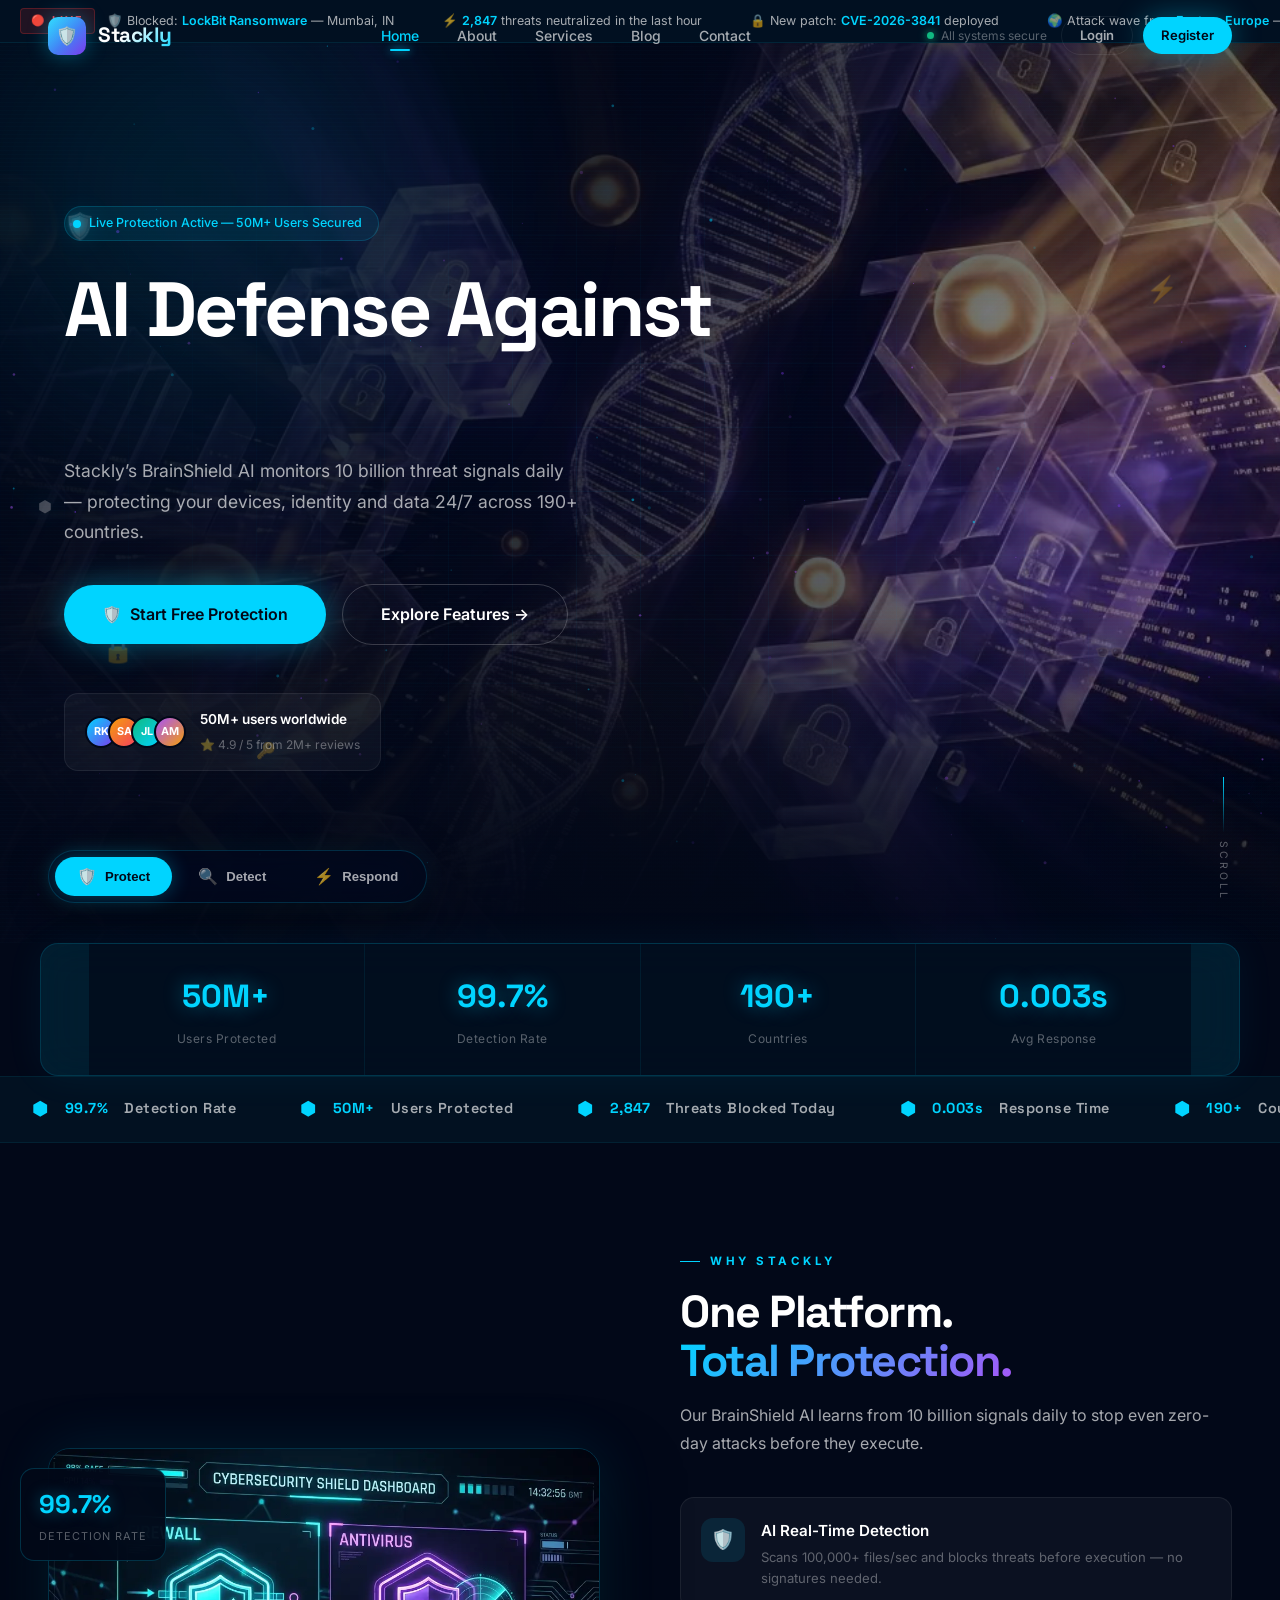
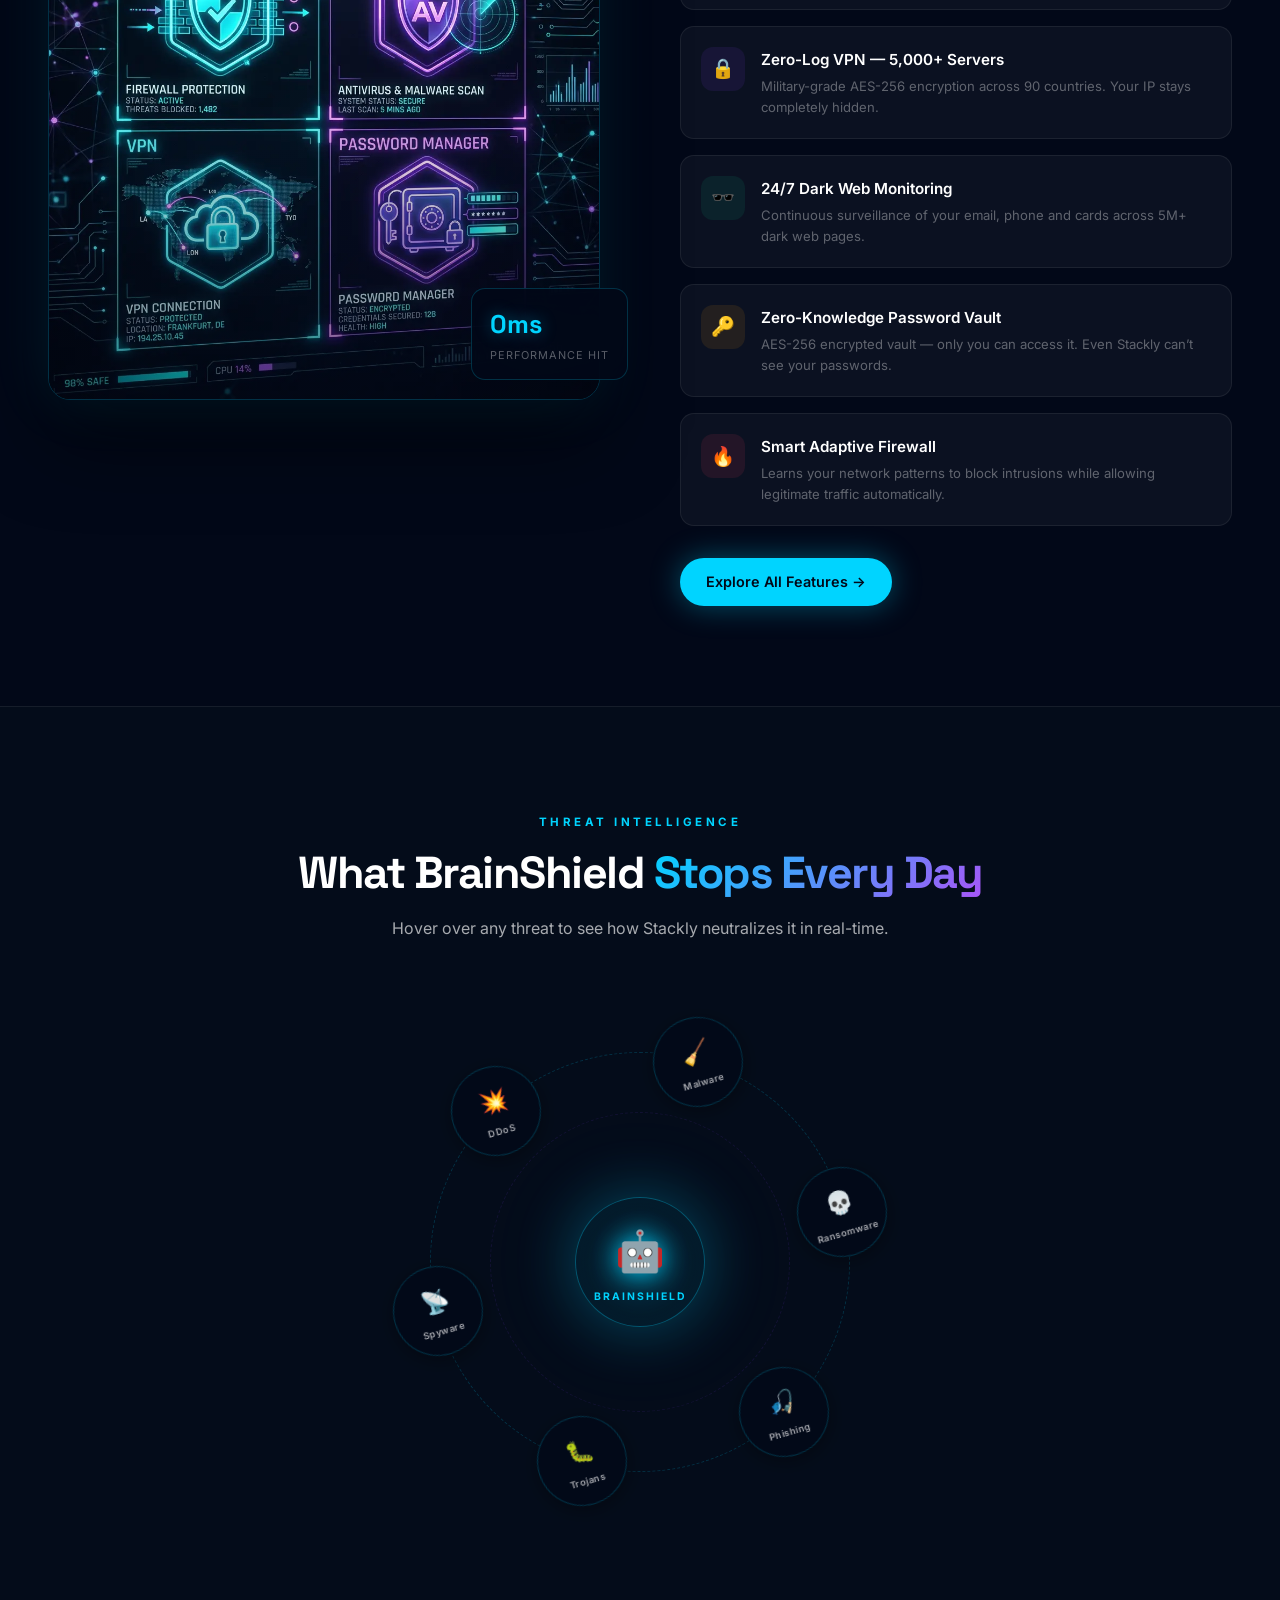
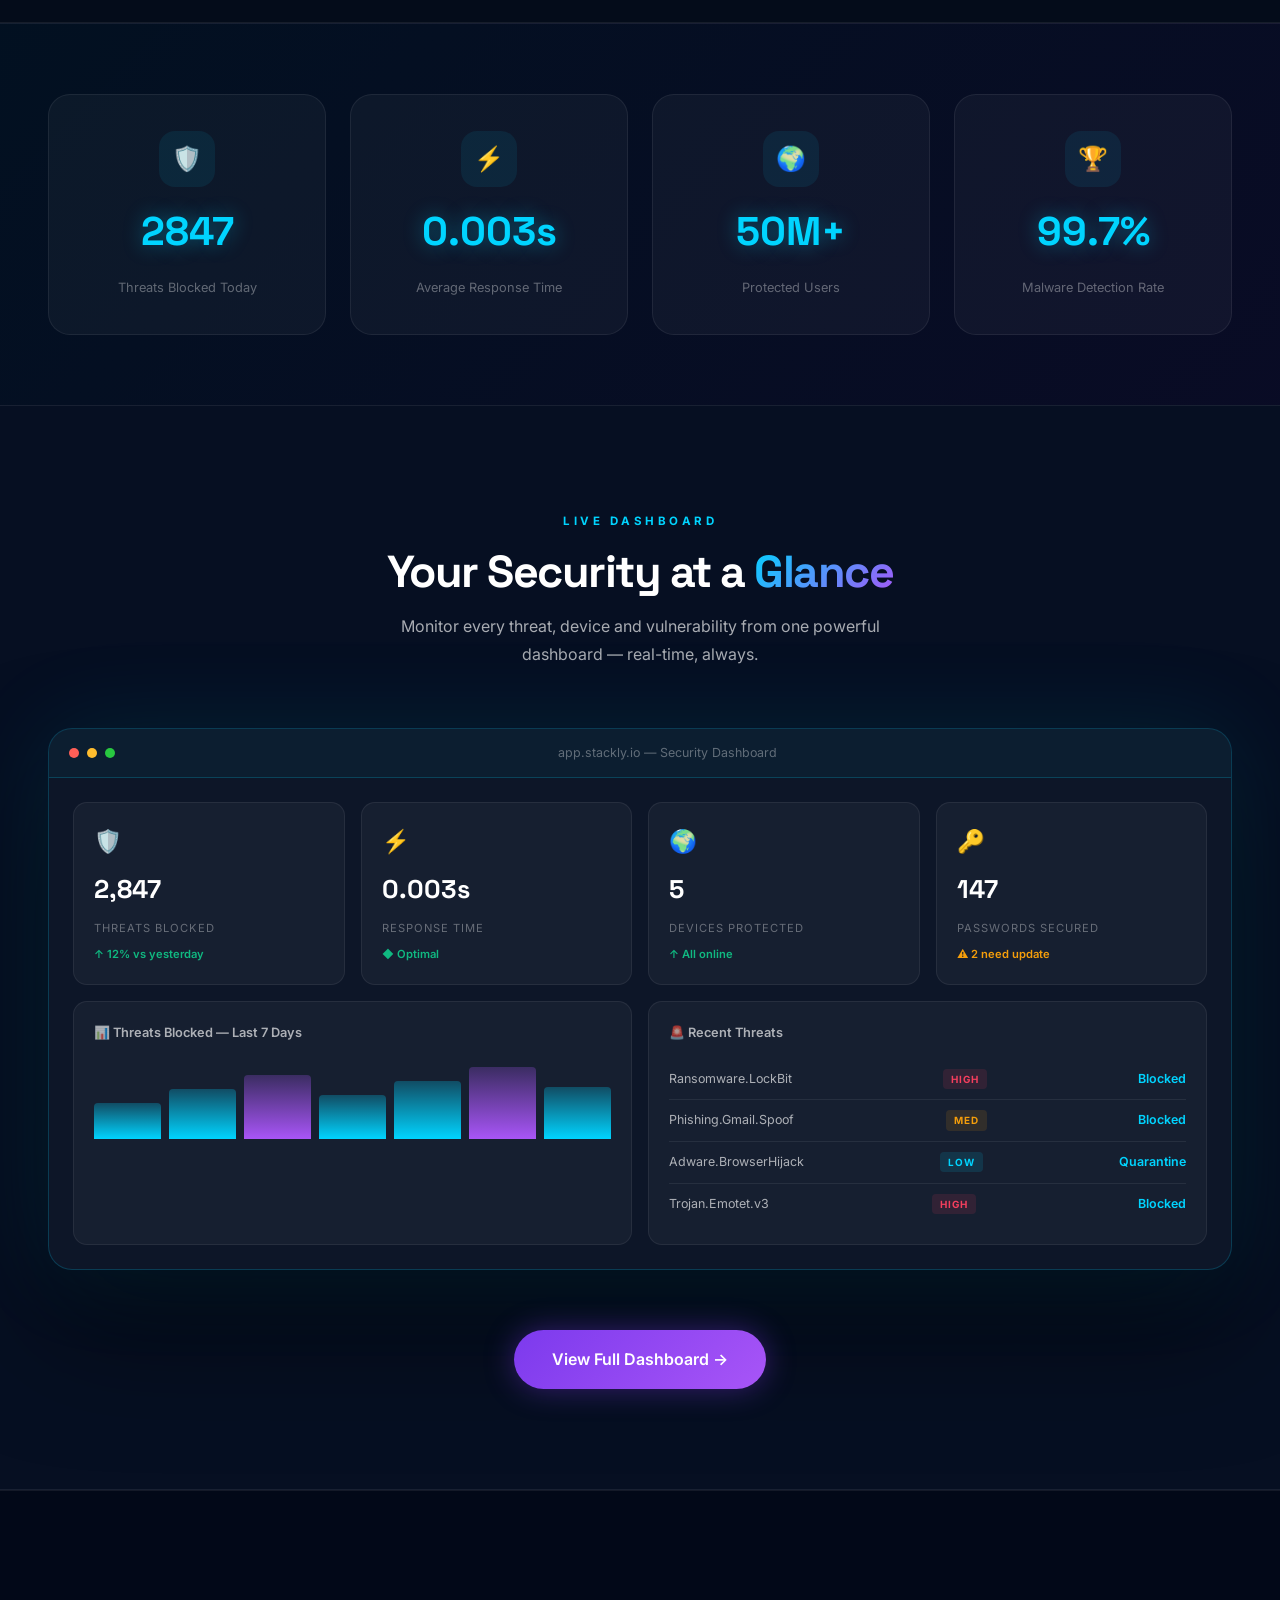
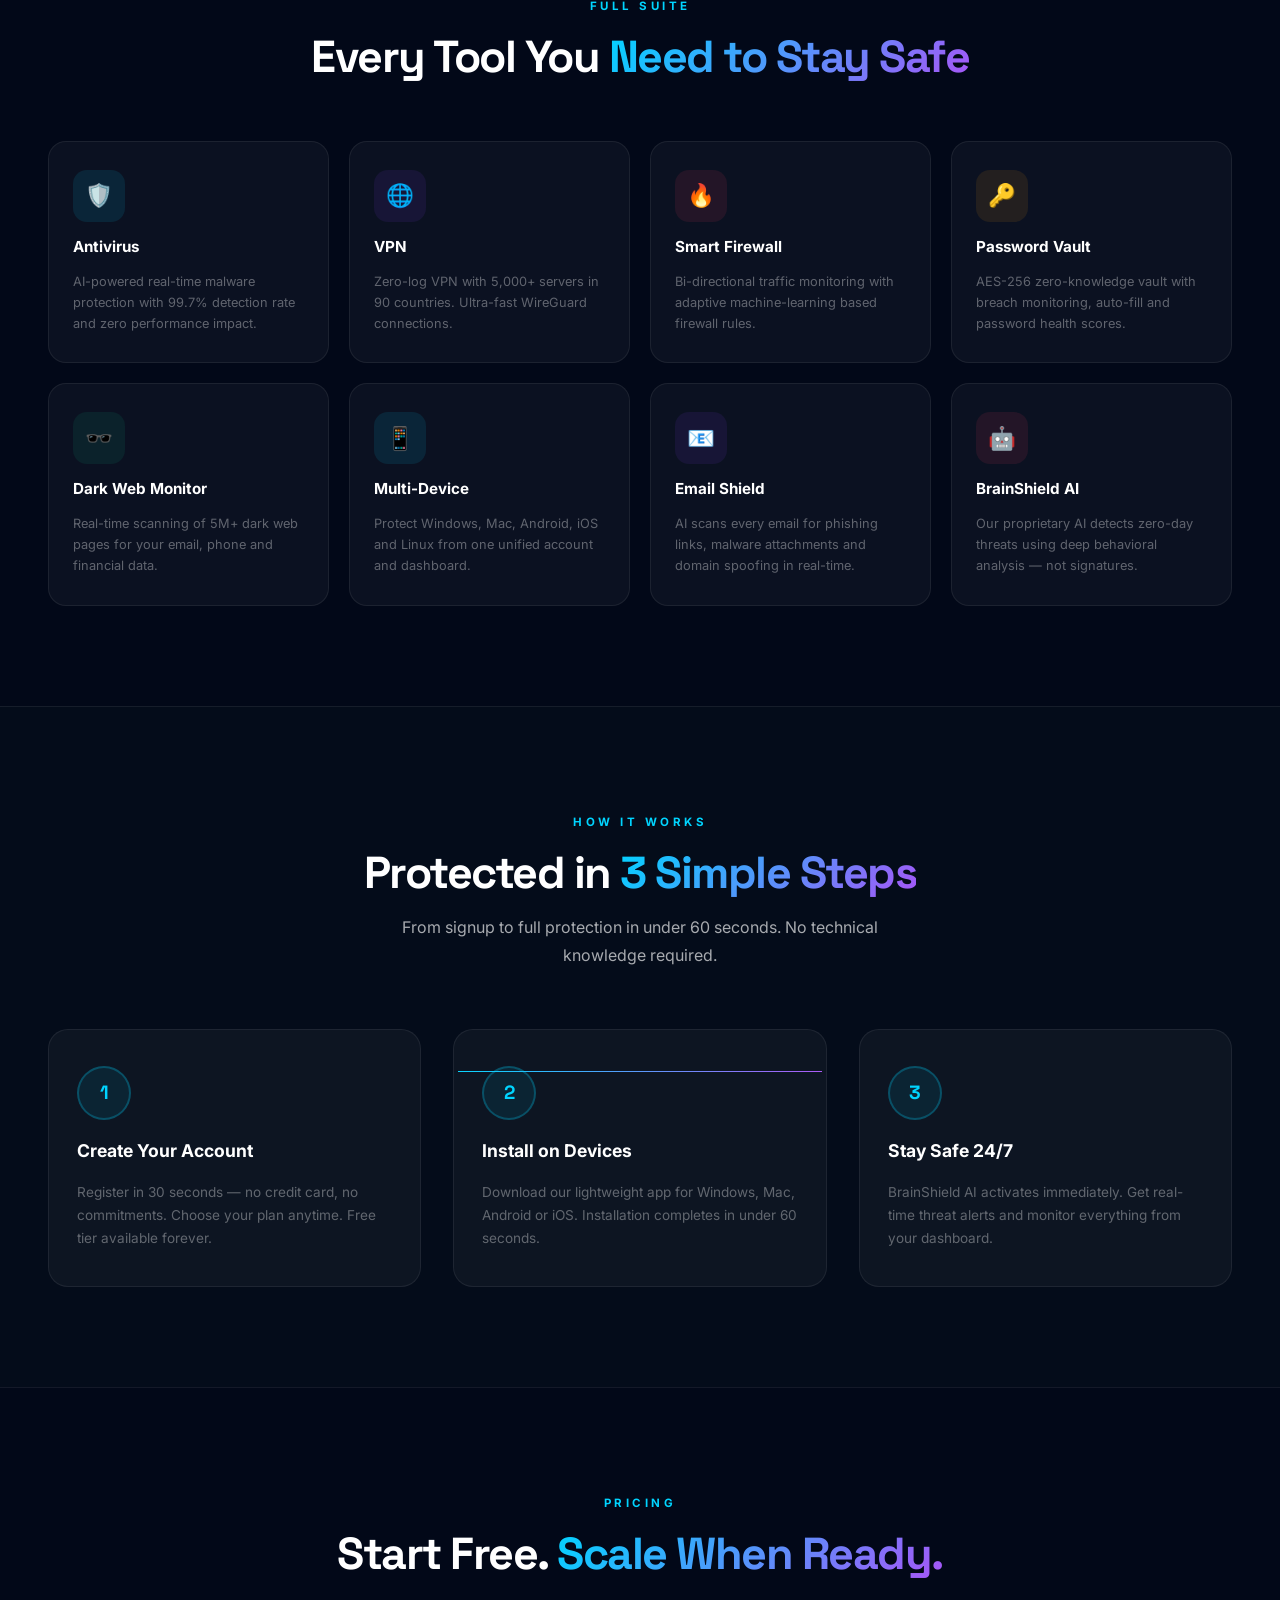
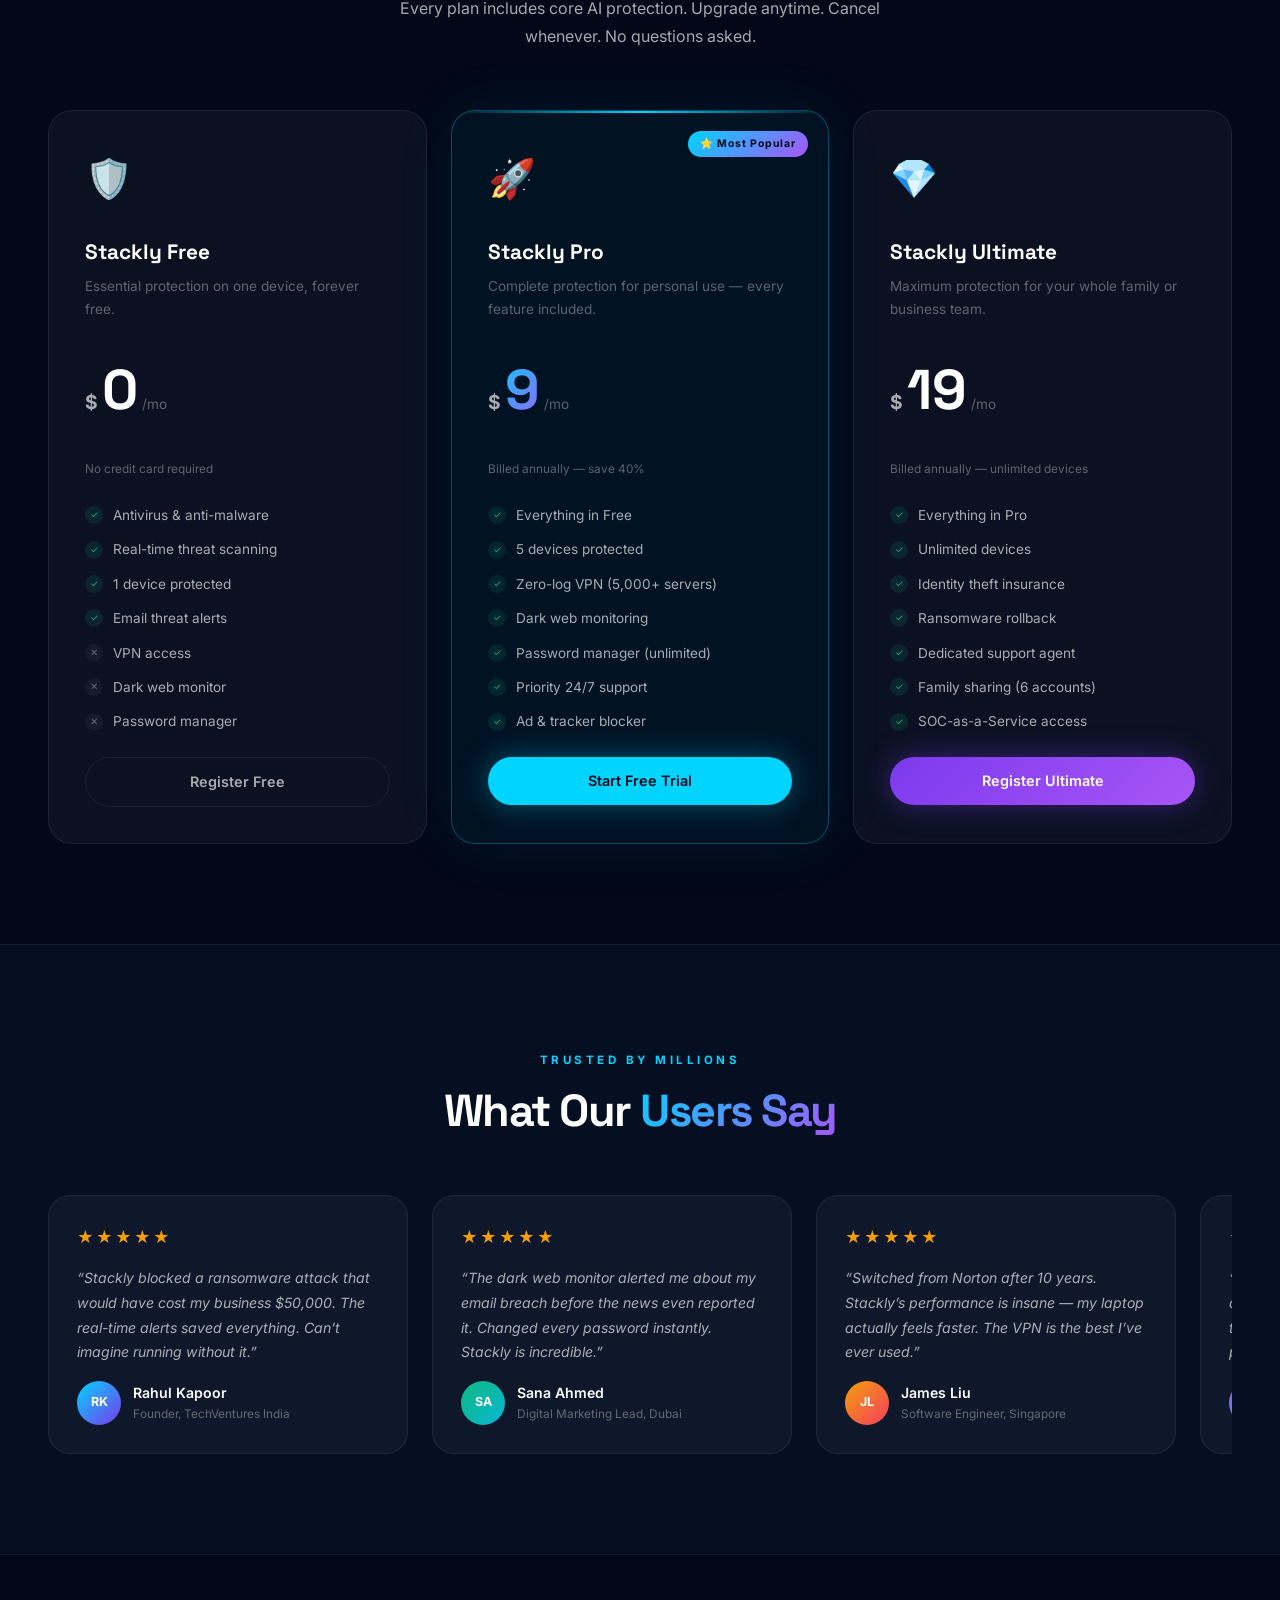
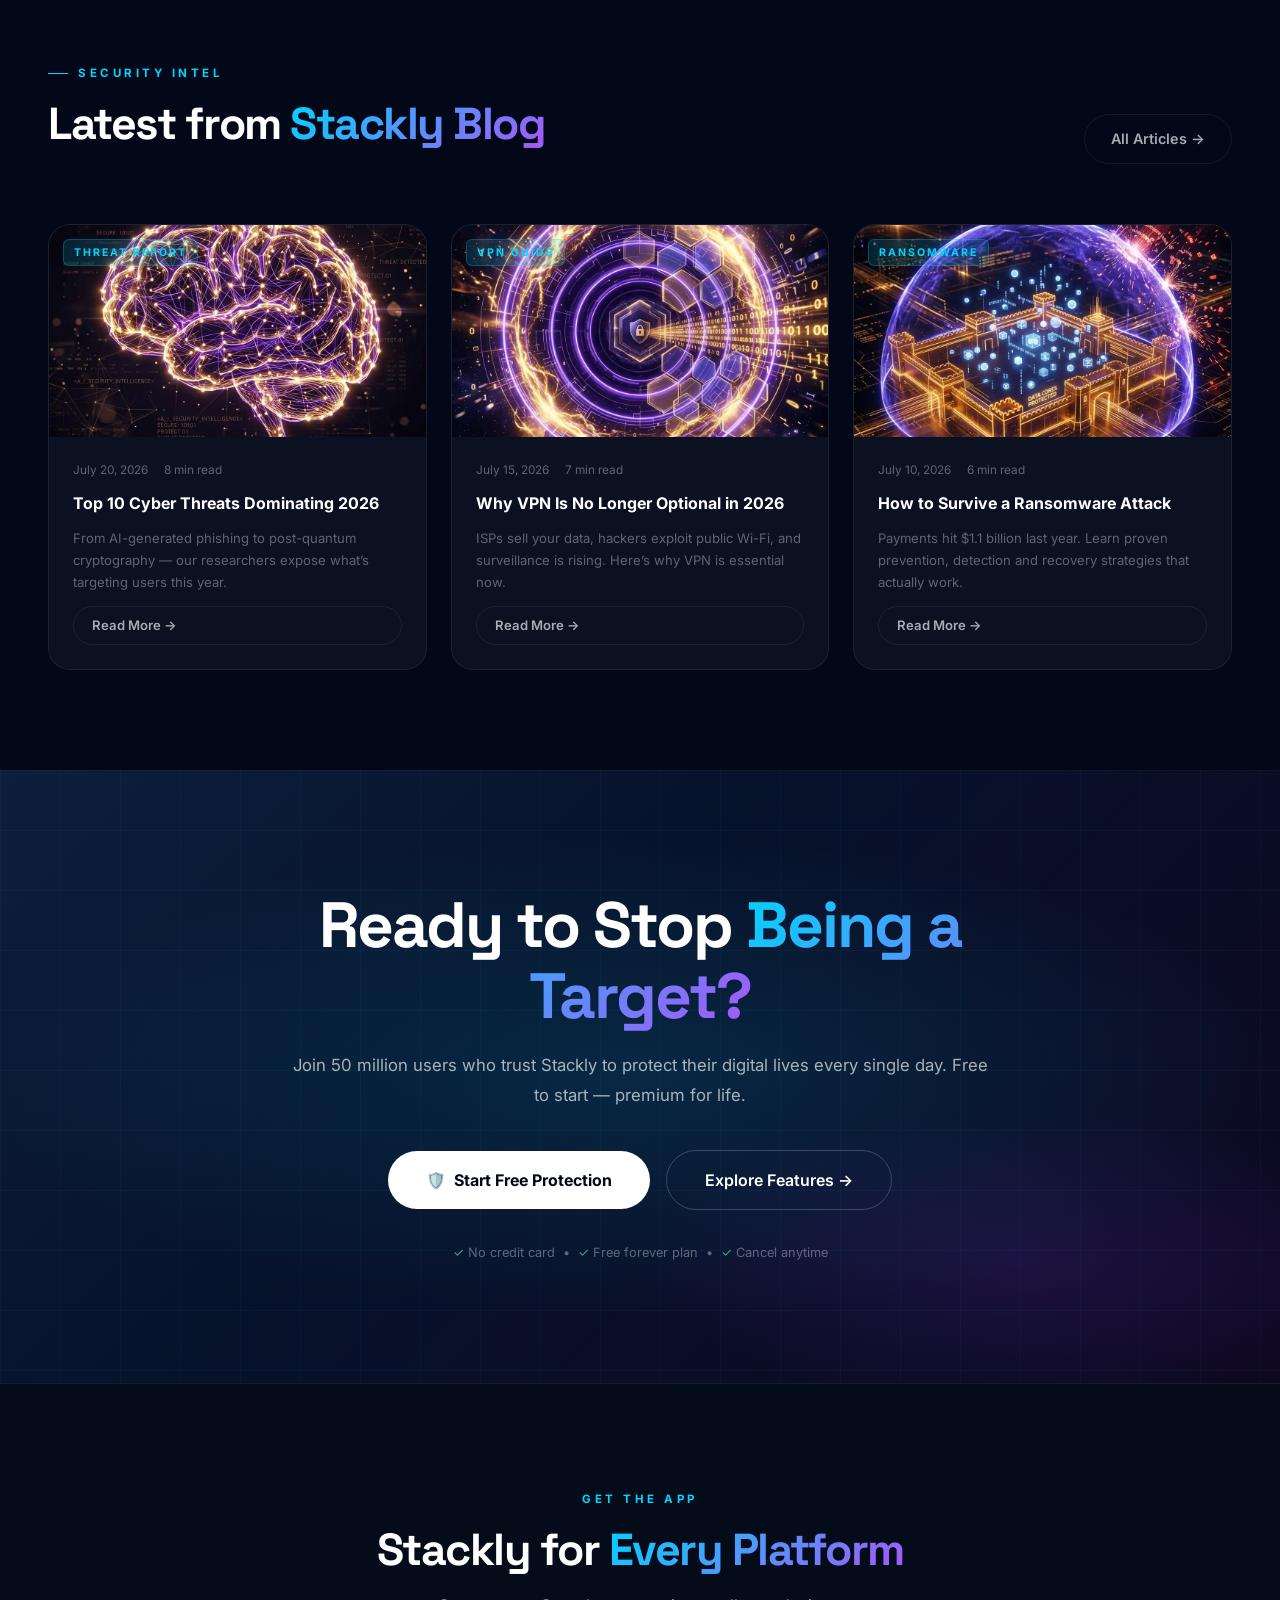
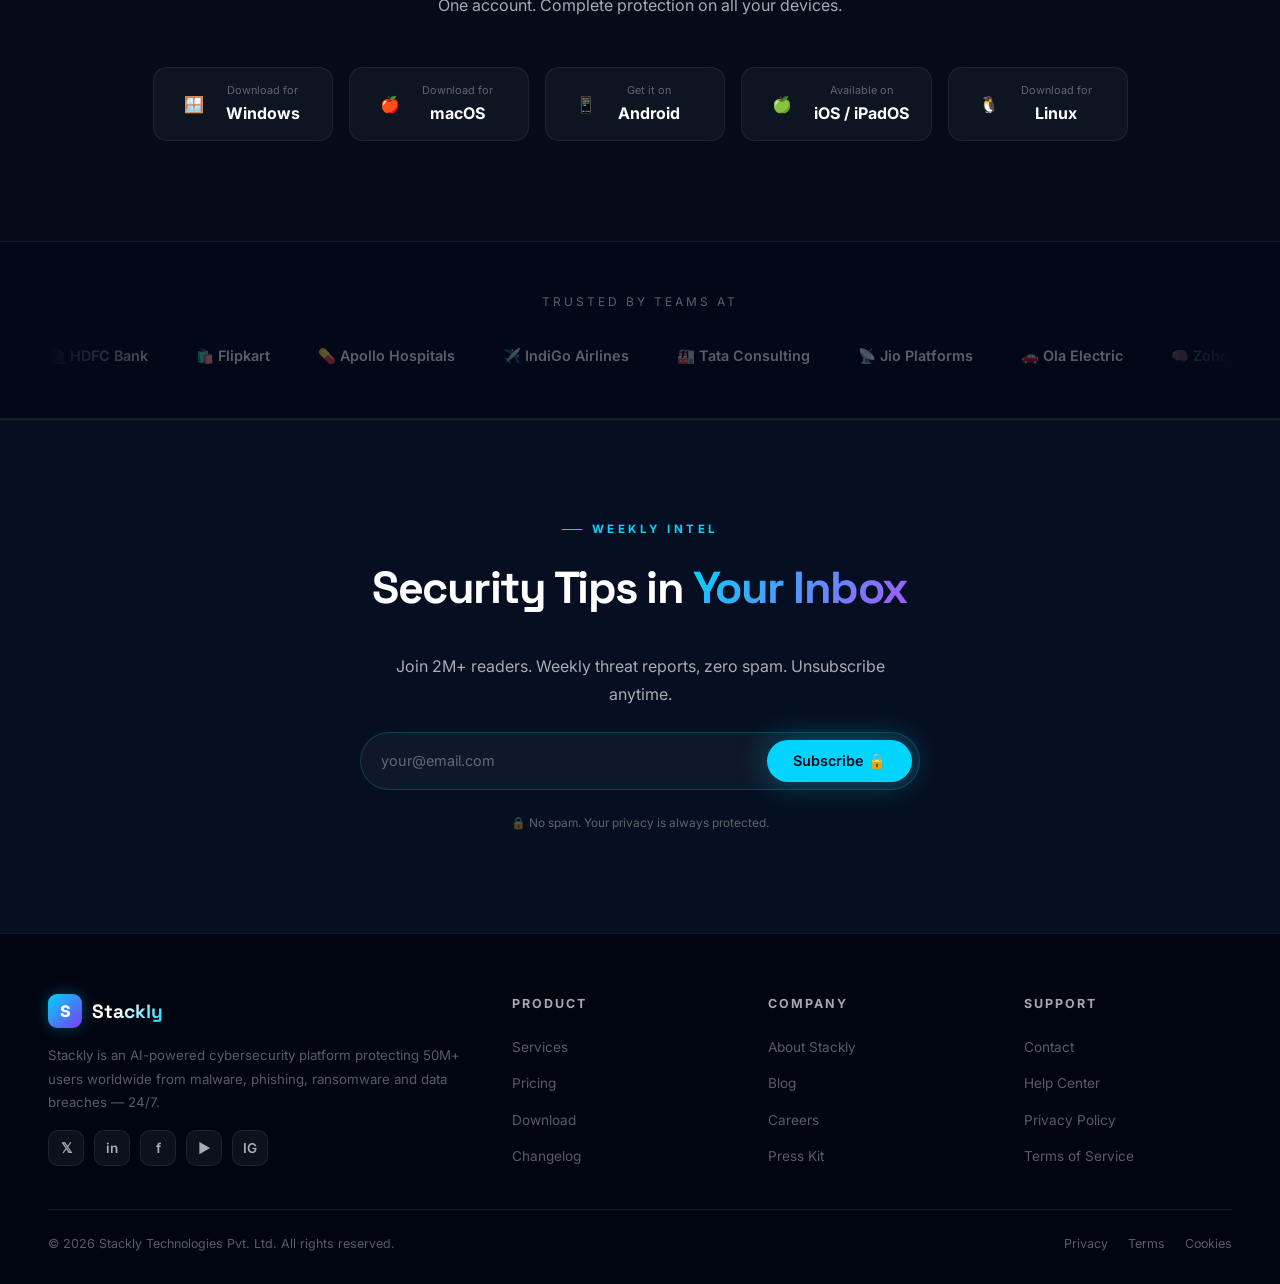
==== index.html @ 745cdbd1 "Apply latest mobile navbar fixes" ====
<!DOCTYPE html>
<html lang="en">
<head>
  <meta charset="UTF-8">
  <meta name="viewport" content="width=device-width,initial-scale=1.0">
  <title>Stackly &mdash; AI-Powered Cybersecurity Platform</title>
  <meta name="description" content="Stackly protects 50M+ users from malware, ransomware, phishing and data breaches with real-time AI security.">
  <link rel="preconnect" href="https://fonts.googleapis.com">
  <link href="https://fonts.googleapis.com/css2?family=Space+Grotesk:wght@300;400;500;600;700;800&family=Inter:wght@300;400;500;600;700&display=swap" rel="stylesheet">
  <link rel="stylesheet" href="home.css">
</head>
<body>

<!-- ══ SPLASH ══════════════════════════════════════════════ -->
<div id="splash-screen">
  <div class="splash-logo-wrap">
    <div class="splash-rings">
      <div class="splash-ring"></div>
      <div class="splash-ring"></div>
      <div class="splash-ring"></div>
    </div>
    <div class="splash-icon">&#x1F6E1;&#xFE0F;</div>
    <div class="splash-brand">Stackly</div>
    <div class="splash-sub">AI-Powered Security</div>
  </div>
  <div class="splash-bar"><div class="splash-bar-fill"></div></div>
  <div class="splash-status">Initializing BrainShield AI Engine&hellip;</div>
</div>

<!-- ══ LIVE THREAT TICKER ══════════════════════════════════ -->
<div class="threat-ticker">
  <span class="ticker-label">&#x1F534; LIVE</span>
  <div class="ticker-track">
    <span class="ticker-item">&#x1F6E1;&#xFE0F; Blocked: <span>LockBit Ransomware</span> &mdash; Mumbai, IN</span>
    <span class="ticker-item">&#x26A1; <span>2,847</span> threats neutralized in the last hour</span>
    <span class="ticker-item">&#x1F512; New patch: <span>CVE-2026-3841</span> deployed</span>
    <span class="ticker-item">&#x1F30D; Attack wave from <span>Eastern Europe</span> &mdash; all users protected</span>
    <span class="ticker-item">&#x1F4CA; Detection rate today: <span>99.97%</span></span>
    <span class="ticker-item">&#x1F576;&#xFE0F; Dark web scan: <span>0 new breaches</span> found</span>
    <span class="ticker-item">&#x26A1; Blocked: <span>Emotet Trojan</span> &mdash; Bangalore, IN</span>
    <span class="ticker-item">&#x1F6E1;&#xFE0F; Blocked: <span>LockBit Ransomware</span> &mdash; Mumbai, IN</span>
    <span class="ticker-item">&#x26A1; <span>2,847</span> threats neutralized in the last hour</span>
    <span class="ticker-item">&#x1F4CA; Detection rate today: <span>99.97%</span></span>
  </div>
</div>

<!-- ══ NAVBAR ══════════════════════════════════════════════ -->
<nav class="navbar" id="navbar">
  <a href="index.html" class="nav-brand">
    <div class="brand-icon">&#x1F6E1;&#xFE0F;</div>
    <span class="brand-name">Stackly</span>
  </a>
  <ul class="nav-links">
    <li><a href="index.html" class="active">Home</a></li>
    <li><a href="about.html">About</a></li>
    <li><a href="services.html">Services</a></li>
    <li><a href="blog.html">Blog</a></li>
    <li><a href="contact.html">Contact</a></li>
  </ul>
  <div class="nav-status">
    <div class="nav-dot"></div>
    All systems secure
  </div>
  <div class="nav-right">
    <a href="login.html" class="btn btn-ghost btn-sm">Login</a>
    <a href="register.html" class="btn btn-primary btn-sm">Register</a>
  </div>
  <div class="hamburger" id="hamburger"><span></span><span></span><span></span></div>
</nav>

<!-- Mobile menu -->
<div class="mobile-menu" id="mobile-menu">
  <a href="index.html">&#x1F3E0; Home</a>
  <a href="about.html">&#x1F3E2; About</a>
  <a href="services.html">&#x1F6E1;&#xFE0F; Services</a>
  <a href="blog.html">&#x1F4F0; Blog</a>
  <a href="contact.html">&#x1F4EC; Contact</a>
  <div class="mobile-divider"></div>
  <a href="login.html" class="btn btn-ghost btn-full">Login</a>
  <a href="register.html" class="btn btn-primary btn-full" style="margin-top:8px;">Register Free</a>
</div>

<!-- ══ HERO SECTION ═════════════════════════════════════════
     FMCG Patterns: Crossfade BG slides · Floating elements
     Glassmorphic pill-switcher · Scroll-down cue
     ═════════════════════════════════════════════════════════ -->
<section id="hero">

  <!-- Background slide images (crossfade on switcher click) -->
  <div class="hero-slide hero-slide-0"></div>
  <div class="hero-slide hero-slide-1"></div>
  <div class="hero-slide hero-slide-2"></div>

  <!-- Dark overlay -->
  <div class="hero-overlay"></div>

  <!-- Scanlines -->
  <div class="hero-scanlines"></div>

  <!-- Glowing blobs -->
  <div class="hero-blob hero-blob-1"></div>
  <div class="hero-blob hero-blob-2"></div>
  <div class="hero-blob hero-blob-3"></div>

  <!-- Floating icons (like FMCG leaves) -->
  <div class="hero-float-el fe-1">&#x1F6E1;&#xFE0F;</div>
  <div class="hero-float-el fe-2">&#x1F512;</div>
  <div class="hero-float-el fe-3">&#x26A1;</div>
  <div class="hero-float-el fe-4">&#x1F576;&#xFE0F;</div>
  <div class="hero-float-el fe-5">&#x2B22;</div>
  <div class="hero-float-el fe-6">&#x1F511;</div>

  <!-- Particle canvas + grid -->
  <canvas id="hero-canvas"></canvas>
  <div class="hero-grid"></div>
  <div class="hero-vignette"></div>

  <!-- ── Hero content ── -->
  <div class="hero-content">
    <div class="hero-label">
      <div class="hero-label-dot"></div>
      Live Protection Active &mdash; 50M+ Users Secured
    </div>

    <h1 class="hero-headline">
      <span class="hl-main">AI Defense Against</span>
      <span class="hl-gradient">
        <span class="hl-typewriter"><span id="typewriter" data-words='["Malware","Ransomware","Phishing","Data Breaches","Hackers","Zero-Days"]'>Malware</span></span>
      </span>
    </h1>

    <p class="hero-desc">
      Stackly&rsquo;s BrainShield AI monitors 10 billion threat signals daily &mdash; protecting your devices, identity and data 24/7 across 190+ countries.
    </p>

    <div class="hero-actions">
      <a href="404.html" class="btn btn-primary btn-lg">&#x1F6E1;&#xFE0F;&nbsp; Start Free Protection</a>
      <a href="404.html" class="btn btn-outline btn-lg">Explore Features &rarr;</a>
    </div>

    <div class="hero-trust">
      <div class="trust-avs">
        <div class="trust-av ta1">RK</div>
        <div class="trust-av ta2">SA</div>
        <div class="trust-av ta3">JL</div>
        <div class="trust-av ta4">AM</div>
      </div>
      <div class="trust-info">
        <strong>50M+ users worldwide</strong>
        <span>&#x2B50; 4.9 / 5 from 2M+ reviews</span>
      </div>
    </div>
  </div>

  <!-- ── Glassmorphic pill-switcher (FMCG style) ── -->
  <div class="hero-switcher">
    <button class="switcher-btn active" data-idx="0">
      <span class="sw-icon">&#x1F6E1;&#xFE0F;</span> Protect
    </button>
    <button class="switcher-btn" data-idx="1">
      <span class="sw-icon">&#x1F50D;</span> Detect
    </button>
    <button class="switcher-btn" data-idx="2">
      <span class="sw-icon">&#x26A1;</span> Respond
    </button>
  </div>

  <!-- ── Scroll cue (FMCG style) ── -->
  <div class="hero-scroll-cue">
    <div class="scroll-cue-line"></div>
    <div class="scroll-cue-text">Scroll</div>
  </div>

</section>

<!-- Hero stats bar (below hero, inside its own section) -->
<div class="hero-stats" style="margin:0 auto;max-width:1200px;padding:0 48px;">
  <div class="hs">
    <div class="hs-num" data-count="50" data-suffix="M+">0</div>
    <div class="hs-lbl">Users Protected</div>
  </div>
  <div class="hs">
    <div class="hs-num" data-count="99" data-suffix=".7%">0</div>
    <div class="hs-lbl">Detection Rate</div>
  </div>
  <div class="hs">
    <div class="hs-num" data-count="190" data-suffix="+">0</div>
    <div class="hs-lbl">Countries</div>
  </div>
  <div class="hs">
    <div class="hs-num">0.003s</div>
    <div class="hs-lbl">Avg Response</div>
  </div>
</div>

<!-- ══ MARQUEE SEPARATOR (FMCG marquee) ════════════════════ -->
<div class="marquee-strip">
  <div class="marquee-track">
    <div class="marquee-item"><span class="mi-sep">&#x2B22;</span> <strong>99.7%</strong> Detection Rate</div>
    <div class="marquee-item"><span class="mi-sep">&#x2B22;</span> <strong>50M+</strong> Users Protected</div>
    <div class="marquee-item"><span class="mi-sep">&#x2B22;</span> <strong>2,847</strong> Threats Blocked Today</div>
    <div class="marquee-item"><span class="mi-sep">&#x2B22;</span> <strong>0.003s</strong> Response Time</div>
    <div class="marquee-item"><span class="mi-sep">&#x2B22;</span> <strong>190+</strong> Countries Covered</div>
    <div class="marquee-item"><span class="mi-sep">&#x2B22;</span> <strong>24/7</strong> AI Monitoring</div>
    <div class="marquee-item"><span class="mi-sep">&#x2B22;</span> <strong>AES-256</strong> Encryption</div>
    <div class="marquee-item"><span class="mi-sep">&#x2B22;</span> <strong>Zero-Log</strong> VPN Policy</div>
    <!-- Duplicate for seamless loop -->
    <div class="marquee-item"><span class="mi-sep">&#x2B22;</span> <strong>99.7%</strong> Detection Rate</div>
    <div class="marquee-item"><span class="mi-sep">&#x2B22;</span> <strong>50M+</strong> Users Protected</div>
    <div class="marquee-item"><span class="mi-sep">&#x2B22;</span> <strong>2,847</strong> Threats Blocked Today</div>
    <div class="marquee-item"><span class="mi-sep">&#x2B22;</span> <strong>0.003s</strong> Response Time</div>
    <div class="marquee-item"><span class="mi-sep">&#x2B22;</span> <strong>190+</strong> Countries Covered</div>
    <div class="marquee-item"><span class="mi-sep">&#x2B22;</span> <strong>24/7</strong> AI Monitoring</div>
    <div class="marquee-item"><span class="mi-sep">&#x2B22;</span> <strong>AES-256</strong> Encryption</div>
    <div class="marquee-item"><span class="mi-sep">&#x2B22;</span> <strong>Zero-Log</strong> VPN Policy</div>
  </div>
</div>

<!-- ══ FEATURES — 2-col image + list ══════════════════════ -->
<section id="features">
  <div class="section-inner">
    <div class="feat-grid">

      <!-- Visual side -->
      <div class="feat-visual reveal">
        <div class="feat-img-wrap">
          <img src="images/features.webp" alt="Stackly Security Features">
        </div>
        <div class="feat-badge fb1">
          <div class="fb-num">99.7%</div>
          <div class="fb-lbl">Detection Rate</div>
        </div>
        <div class="feat-badge fb2">
          <div class="fb-num">0ms</div>
          <div class="fb-lbl">Performance Hit</div>
        </div>
      </div>

      <!-- Text side -->
      <div>
        <div class="section-tag">Why Stackly</div>
        <h2 class="section-h2">One Platform.<br><span>Total Protection.</span></h2>
        <p class="section-desc">Our BrainShield AI learns from 10 billion signals daily to stop even zero-day attacks before they execute.</p>
        <div class="feat-list">
          <div class="feat-item reveal">
            <div class="fi-ico ic-cyan">&#x1F6E1;&#xFE0F;</div>
            <div class="fi-body">
              <h4>AI Real-Time Detection</h4>
              <p>Scans 100,000+ files/sec and blocks threats before execution &mdash; no signatures needed.</p>
            </div>
          </div>
          <div class="feat-item reveal d1">
            <div class="fi-ico ic-violet">&#x1F512;</div>
            <div class="fi-body">
              <h4>Zero-Log VPN &mdash; 5,000+ Servers</h4>
              <p>Military-grade AES-256 encryption across 90 countries. Your IP stays completely hidden.</p>
            </div>
          </div>
          <div class="feat-item reveal d2">
            <div class="fi-ico ic-green">&#x1F576;&#xFE0F;</div>
            <div class="fi-body">
              <h4>24/7 Dark Web Monitoring</h4>
              <p>Continuous surveillance of your email, phone and cards across 5M+ dark web pages.</p>
            </div>
          </div>
          <div class="feat-item reveal d3">
            <div class="fi-ico ic-amber">&#x1F511;</div>
            <div class="fi-body">
              <h4>Zero-Knowledge Password Vault</h4>
              <p>AES-256 encrypted vault &mdash; only you can access it. Even Stackly can&rsquo;t see your passwords.</p>
            </div>
          </div>
          <div class="feat-item reveal d4">
            <div class="fi-ico ic-rose">&#x1F525;</div>
            <div class="fi-body">
              <h4>Smart Adaptive Firewall</h4>
              <p>Learns your network patterns to block intrusions while allowing legitimate traffic automatically.</p>
            </div>
          </div>
        </div>
        <a href="404.html" class="btn btn-primary" style="margin-top:32px;">Explore All Features &rarr;</a>
      </div>

    </div>
  </div>
</section>

<!-- ══ ORBIT SECTION (FMCG product-orbit adapted) ══════════ -->
<section id="orbit-section">
  <div class="section-inner">
    <div class="orbit-wrap">
      <div class="text-center reveal">
        <div class="section-tag">Threat Intelligence</div>
        <h2 class="section-h2">What BrainShield <span>Stops Every Day</span></h2>
        <p class="section-desc" style="margin:0 auto;">Hover over any threat to see how Stackly neutralizes it in real-time.</p>
      </div>

      <!-- Orbit stage -->
      <div class="orbit-stage">
        <!-- Dashed orbit rings -->
        <div class="orbit-ring or-1"></div>
        <div class="orbit-ring or-2"></div>

        <!-- Center AI shield core -->
        <div class="orbit-core">
          <div class="orbit-core-icon">&#x1F916;</div>
          <div class="orbit-core-lbl">BrainShield</div>
        </div>

        <!-- 6 Threat orbit nodes -->
        <div class="orbit-node">
          <div class="orbit-node-icon">&#x1F9F9;</div>
          <div class="orbit-node-lbl">Malware</div>
          <div class="orbit-card">
            <h4>Malware Detection</h4>
            <p>AI behavioral analysis detects malware in 0.003s without signature files.</p>
            <span class="oc-badge">&#x2713; Blocked in 0.003s</span>
          </div>
        </div>

        <div class="orbit-node">
          <div class="orbit-node-icon">&#x1F480;</div>
          <div class="orbit-node-lbl">Ransomware</div>
          <div class="orbit-card">
            <h4>Ransomware Shield</h4>
            <p>Detects encryption behavior instantly, rolls back changes before data is lost.</p>
            <span class="oc-badge">&#x2713; Auto-rollback ready</span>
          </div>
        </div>

        <div class="orbit-node">
          <div class="orbit-node-icon">&#x1F3A3;</div>
          <div class="orbit-node-lbl">Phishing</div>
          <div class="orbit-card">
            <h4>Phishing Protection</h4>
            <p>AI scans every link and email in real-time, blocking fake sites before you click.</p>
            <span class="oc-badge">&#x2713; 99.4% catch rate</span>
          </div>
        </div>

        <div class="orbit-node">
          <div class="orbit-node-icon">&#x1F41B;</div>
          <div class="orbit-node-lbl">Trojans</div>
          <div class="orbit-card">
            <h4>Trojan Removal</h4>
            <p>Detects hidden trojans disguised as legitimate software through heuristic scanning.</p>
            <span class="oc-badge">&#x2713; Deep scan active</span>
          </div>
        </div>

        <div class="orbit-node">
          <div class="orbit-node-icon">&#x1F4E1;</div>
          <div class="orbit-node-lbl">Spyware</div>
          <div class="orbit-card">
            <h4>Spyware Blocker</h4>
            <p>Monitors all outbound data requests, blocking unauthorized data collection attempts.</p>
            <span class="oc-badge">&#x2713; Privacy enforced</span>
          </div>
        </div>

        <div class="orbit-node">
          <div class="orbit-node-icon">&#x1F4A5;</div>
          <div class="orbit-node-lbl">DDoS</div>
          <div class="orbit-card">
            <h4>DDoS Defense</h4>
            <p>Traffic anomaly detection absorbs and deflects distributed denial-of-service floods.</p>
            <span class="oc-badge">&#x2713; Network hardened</span>
          </div>
        </div>
      </div><!-- /orbit-stage -->

    </div>
  </div>
</section>

<!-- ══ STATS ════════════════════════════════════════════════ -->
<section id="stats">
  <div class="stats-g">
    <div class="stat-c reveal">
      <div class="stat-ico">&#x1F6E1;&#xFE0F;</div>
      <div class="stat-num" data-count="2847" data-suffix="">0</div>
      <div class="stat-lbl">Threats Blocked Today</div>
    </div>
    <div class="stat-c reveal d1">
      <div class="stat-ico">&#x26A1;</div>
      <div class="stat-num">0.003s</div>
      <div class="stat-lbl">Average Response Time</div>
    </div>
    <div class="stat-c reveal d2">
      <div class="stat-ico">&#x1F30D;</div>
      <div class="stat-num" data-count="50" data-suffix="M+">0</div>
      <div class="stat-lbl">Protected Users</div>
    </div>
    <div class="stat-c reveal d3">
      <div class="stat-ico">&#x1F3C6;</div>
      <div class="stat-num">99.7%</div>
      <div class="stat-lbl">Malware Detection Rate</div>
    </div>
  </div>
</section>

<!-- ══ DASHBOARD SHOWCASE ══════════════════════════════════ -->
<section id="dashboard-showcase">
  <div class="section-inner">
    <div class="showcase-wrap">
      <div class="text-center reveal">
        <div class="section-tag">Live Dashboard</div>
        <h2 class="section-h2">Your Security at a <span>Glance</span></h2>
        <p class="section-desc" style="margin:0 auto;">Monitor every threat, device and vulnerability from one powerful dashboard &mdash; real-time, always.</p>
      </div>

      <div class="showcase-mockup reveal">
        <div class="mock-bar">
          <div class="mock-dot md-r"></div>
          <div class="mock-dot md-y"></div>
          <div class="mock-dot md-g"></div>
          <div class="mock-url">app.stackly.io &mdash; Security Dashboard</div>
        </div>
        <div class="mock-body">
          <div class="mock-stat">
            <div class="ms-ico">&#x1F6E1;&#xFE0F;</div>
            <div class="ms-num">2,847</div>
            <div class="ms-lbl">Threats Blocked</div>
            <div class="ms-trend trend-up">&#x2191; 12% vs yesterday</div>
          </div>
          <div class="mock-stat">
            <div class="ms-ico">&#x26A1;</div>
            <div class="ms-num">0.003s</div>
            <div class="ms-lbl">Response Time</div>
            <div class="ms-trend trend-up">&#x25C6; Optimal</div>
          </div>
          <div class="mock-stat">
            <div class="ms-ico">&#x1F30D;</div>
            <div class="ms-num">5</div>
            <div class="ms-lbl">Devices Protected</div>
            <div class="ms-trend trend-up">&#x2191; All online</div>
          </div>
          <div class="mock-stat">
            <div class="ms-ico">&#x1F511;</div>
            <div class="ms-num">147</div>
            <div class="ms-lbl">Passwords Secured</div>
            <div class="ms-trend trend-warn">&#x26A0; 2 need update</div>
          </div>
          <div class="mock-chart">
            <div class="mc-title">&#x1F4CA; Threats Blocked &mdash; Last 7 Days</div>
            <div class="mc-bars">
              <div class="mc-bar" style="height:45%"></div>
              <div class="mc-bar" style="height:62%"></div>
              <div class="mc-bar v" style="height:80%"></div>
              <div class="mc-bar" style="height:55%"></div>
              <div class="mc-bar" style="height:72%"></div>
              <div class="mc-bar v" style="height:90%"></div>
              <div class="mc-bar" style="height:65%"></div>
            </div>
          </div>
          <div class="mock-threats">
            <div class="mt-title">&#x1F6A8; Recent Threats</div>
            <div class="mt-row"><span class="mt-name">Ransomware.LockBit</span><span class="mt-badge tb-hi">HIGH</span><span class="mt-count">Blocked</span></div>
            <div class="mt-row"><span class="mt-name">Phishing.Gmail.Spoof</span><span class="mt-badge tb-md">MED</span><span class="mt-count">Blocked</span></div>
            <div class="mt-row"><span class="mt-name">Adware.BrowserHijack</span><span class="mt-badge tb-lo">LOW</span><span class="mt-count">Quarantine</span></div>
            <div class="mt-row"><span class="mt-name">Trojan.Emotet.v3</span><span class="mt-badge tb-hi">HIGH</span><span class="mt-count">Blocked</span></div>
          </div>
        </div>
      </div>

      <a href="404.html" class="btn btn-violet btn-lg">View Full Dashboard &rarr;</a>
    </div>
  </div>
</section>

<!-- ══ FEATURE CARDS GRID ══════════════════════════════════ -->
<section id="fcard-grid">
  <div class="section-inner">
    <div class="text-center reveal">
      <div class="section-tag">Full Suite</div>
      <h2 class="section-h2">Every Tool You <span>Need to Stay Safe</span></h2>
    </div>
    <div class="fcard-g">
      <div class="fcard reveal">
        <div class="fcard-ico ic-cyan">&#x1F6E1;&#xFE0F;</div>
        <h3>Antivirus</h3>
        <p>AI-powered real-time malware protection with 99.7% detection rate and zero performance impact.</p>
      </div>
      <div class="fcard reveal d1">
        <div class="fcard-ico ic-violet">&#x1F310;</div>
        <h3>VPN</h3>
        <p>Zero-log VPN with 5,000+ servers in 90 countries. Ultra-fast WireGuard connections.</p>
      </div>
      <div class="fcard reveal d2">
        <div class="fcard-ico ic-rose">&#x1F525;</div>
        <h3>Smart Firewall</h3>
        <p>Bi-directional traffic monitoring with adaptive machine-learning based firewall rules.</p>
      </div>
      <div class="fcard reveal d3">
        <div class="fcard-ico ic-amber">&#x1F511;</div>
        <h3>Password Vault</h3>
        <p>AES-256 zero-knowledge vault with breach monitoring, auto-fill and password health scores.</p>
      </div>
      <div class="fcard reveal">
        <div class="fcard-ico ic-green">&#x1F576;&#xFE0F;</div>
        <h3>Dark Web Monitor</h3>
        <p>Real-time scanning of 5M+ dark web pages for your email, phone and financial data.</p>
      </div>
      <div class="fcard reveal d1">
        <div class="fcard-ico ic-cyan">&#x1F4F1;</div>
        <h3>Multi-Device</h3>
        <p>Protect Windows, Mac, Android, iOS and Linux from one unified account and dashboard.</p>
      </div>
      <div class="fcard reveal d2">
        <div class="fcard-ico ic-violet">&#x1F4E7;</div>
        <h3>Email Shield</h3>
        <p>AI scans every email for phishing links, malware attachments and domain spoofing in real-time.</p>
      </div>
      <div class="fcard reveal d3">
        <div class="fcard-ico ic-rose">&#x1F916;</div>
        <h3>BrainShield AI</h3>
        <p>Our proprietary AI detects zero-day threats using deep behavioral analysis &mdash; not signatures.</p>
      </div>
    </div>
  </div>
</section>

<!-- ══ HOW IT WORKS ════════════════════════════════════════ -->
<section id="hiw">
  <div class="section-inner">
    <div class="text-center reveal">
      <div class="section-tag">How It Works</div>
      <h2 class="section-h2">Protected in <span>3 Simple Steps</span></h2>
      <p class="section-desc" style="margin:0 auto;">From signup to full protection in under 60 seconds. No technical knowledge required.</p>
    </div>
    <div class="hiw-g">
      <div class="hiw-c reveal">
        <div class="hiw-num">1</div>
        <h3>Create Your Account</h3>
        <p>Register in 30 seconds &mdash; no credit card, no commitments. Choose your plan anytime. Free tier available forever.</p>
      </div>
      <div class="hiw-c reveal d1">
        <div class="hiw-num">2</div>
        <h3>Install on Devices</h3>
        <p>Download our lightweight app for Windows, Mac, Android or iOS. Installation completes in under 60 seconds.</p>
      </div>
      <div class="hiw-c reveal d2">
        <div class="hiw-num">3</div>
        <h3>Stay Safe 24/7</h3>
        <p>BrainShield AI activates immediately. Get real-time threat alerts and monitor everything from your dashboard.</p>
      </div>
    </div>
  </div>
</section>

<!-- ══ PRICING ══════════════════════════════════════════════ -->
<section id="pricing">
  <div class="section-inner">
    <div class="text-center reveal">
      <div class="section-tag">Pricing</div>
      <h2 class="section-h2">Start Free. <span>Scale When Ready.</span></h2>
      <p class="section-desc" style="margin:0 auto;">Every plan includes core AI protection. Upgrade anytime. Cancel whenever. No questions asked.</p>
    </div>
    <div class="pricing-g">

      <div class="pc reveal">
        <div class="pc-icon">&#x1F6E1;&#xFE0F;</div>
        <div>
          <div class="pc-name">Stackly Free</div>
          <div class="pc-desc" style="margin-top:6px;">Essential protection on one device, forever free.</div>
        </div>
        <div class="pc-price"><sup>$</sup><span class="pc-amt">0</span><span class="pc-period">/mo</span></div>
        <div style="font-size:0.74rem;color:var(--dim);">No credit card required</div>
        <div class="pc-feats">
          <div class="pc-feat"><div class="pc-check ch-yes">&#x2713;</div> Antivirus &amp; anti-malware</div>
          <div class="pc-feat"><div class="pc-check ch-yes">&#x2713;</div> Real-time threat scanning</div>
          <div class="pc-feat"><div class="pc-check ch-yes">&#x2713;</div> 1 device protected</div>
          <div class="pc-feat"><div class="pc-check ch-yes">&#x2713;</div> Email threat alerts</div>
          <div class="pc-feat"><div class="pc-check ch-no">&#x2715;</div> VPN access</div>
          <div class="pc-feat"><div class="pc-check ch-no">&#x2715;</div> Dark web monitor</div>
          <div class="pc-feat"><div class="pc-check ch-no">&#x2715;</div> Password manager</div>
        </div>
        <a href="register.html" class="btn btn-ghost btn-full">Register Free</a>
      </div>

      <div class="pc featured reveal d1">
        <div class="pc-badge">&#x2B50; Most Popular</div>
        <div class="pc-icon">&#x1F680;</div>
        <div>
          <div class="pc-name">Stackly Pro</div>
          <div class="pc-desc" style="margin-top:6px;">Complete protection for personal use &mdash; every feature included.</div>
        </div>
        <div class="pc-price"><sup>$</sup><span class="pc-amt">9</span><span class="pc-period">/mo</span></div>
        <div style="font-size:0.74rem;color:var(--dim);">Billed annually &mdash; save 40%</div>
        <div class="pc-feats">
          <div class="pc-feat"><div class="pc-check ch-yes">&#x2713;</div> Everything in Free</div>
          <div class="pc-feat"><div class="pc-check ch-yes">&#x2713;</div> 5 devices protected</div>
          <div class="pc-feat"><div class="pc-check ch-yes">&#x2713;</div> Zero-log VPN (5,000+ servers)</div>
          <div class="pc-feat"><div class="pc-check ch-yes">&#x2713;</div> Dark web monitoring</div>
          <div class="pc-feat"><div class="pc-check ch-yes">&#x2713;</div> Password manager (unlimited)</div>
          <div class="pc-feat"><div class="pc-check ch-yes">&#x2713;</div> Priority 24/7 support</div>
          <div class="pc-feat"><div class="pc-check ch-yes">&#x2713;</div> Ad &amp; tracker blocker</div>
        </div>
        <a href="404.html" class="btn btn-primary btn-full">Start Free Trial</a>
      </div>

      <div class="pc reveal d2">
        <div class="pc-icon">&#x1F48E;</div>
        <div>
          <div class="pc-name">Stackly Ultimate</div>
          <div class="pc-desc" style="margin-top:6px;">Maximum protection for your whole family or business team.</div>
        </div>
        <div class="pc-price"><sup>$</sup><span class="pc-amt">19</span><span class="pc-period">/mo</span></div>
        <div style="font-size:0.74rem;color:var(--dim);">Billed annually &mdash; unlimited devices</div>
        <div class="pc-feats">
          <div class="pc-feat"><div class="pc-check ch-yes">&#x2713;</div> Everything in Pro</div>
          <div class="pc-feat"><div class="pc-check ch-yes">&#x2713;</div> Unlimited devices</div>
          <div class="pc-feat"><div class="pc-check ch-yes">&#x2713;</div> Identity theft insurance</div>
          <div class="pc-feat"><div class="pc-check ch-yes">&#x2713;</div> Ransomware rollback</div>
          <div class="pc-feat"><div class="pc-check ch-yes">&#x2713;</div> Dedicated support agent</div>
          <div class="pc-feat"><div class="pc-check ch-yes">&#x2713;</div> Family sharing (6 accounts)</div>
          <div class="pc-feat"><div class="pc-check ch-yes">&#x2713;</div> SOC-as-a-Service access</div>
        </div>
        <a href="register.html" class="btn btn-violet btn-full">Register Ultimate</a>
      </div>

    </div>
  </div>
</section>

<!-- ══ TESTIMONIALS ════════════════════════════════════════ -->
<section id="testi">
  <div class="section-inner text-center">
    <div class="section-tag">Trusted by Millions</div>
    <h2 class="section-h2 reveal">What Our <span>Users Say</span></h2>
  </div>
  <div class="testi-scroll">
    <div class="testi-track">
      <div class="testi-c">
        <div class="testi-stars">&#x2605;&#x2605;&#x2605;&#x2605;&#x2605;</div>
        <p class="testi-txt">&ldquo;Stackly blocked a ransomware attack that would have cost my business $50,000. The real-time alerts saved everything. Can&rsquo;t imagine running without it.&rdquo;</p>
        <div class="testi-author">
          <div class="t-av" style="background:linear-gradient(135deg,#00d4ff,#7c3aed)">RK</div>
          <div><div class="t-name">Rahul Kapoor</div><div class="t-role">Founder, TechVentures India</div></div>
        </div>
      </div>
      <div class="testi-c">
        <div class="testi-stars">&#x2605;&#x2605;&#x2605;&#x2605;&#x2605;</div>
        <p class="testi-txt">&ldquo;The dark web monitor alerted me about my email breach before the news even reported it. Changed every password instantly. Stackly is incredible.&rdquo;</p>
        <div class="testi-author">
          <div class="t-av" style="background:linear-gradient(135deg,#10b981,#06b6d4)">SA</div>
          <div><div class="t-name">Sana Ahmed</div><div class="t-role">Digital Marketing Lead, Dubai</div></div>
        </div>
      </div>
      <div class="testi-c">
        <div class="testi-stars">&#x2605;&#x2605;&#x2605;&#x2605;&#x2605;</div>
        <p class="testi-txt">&ldquo;Switched from Norton after 10 years. Stackly&rsquo;s performance is insane &mdash; my laptop actually feels faster. The VPN is the best I&rsquo;ve ever used.&rdquo;</p>
        <div class="testi-author">
          <div class="t-av" style="background:linear-gradient(135deg,#f59e0b,#f43f5e)">JL</div>
          <div><div class="t-name">James Liu</div><div class="t-role">Software Engineer, Singapore</div></div>
        </div>
      </div>
      <div class="testi-c">
        <div class="testi-stars">&#x2605;&#x2605;&#x2605;&#x2605;&#x2605;</div>
        <p class="testi-txt">&ldquo;As IT admin for 200 staff, Stackly&rsquo;s central dashboard saves me 4+ hours per week. The threat visibility is unmatched at this price point.&rdquo;</p>
        <div class="testi-author">
          <div class="t-av" style="background:linear-gradient(135deg,#a855f7,#06b6d4)">AM</div>
          <div><div class="t-name">Aisha Molani</div><div class="t-role">IT Manager, Lagos Enterprise</div></div>
        </div>
      </div>
      <div class="testi-c">
        <div class="testi-stars">&#x2605;&#x2605;&#x2605;&#x2605;&#x2605;</div>
        <p class="testi-txt">&ldquo;I travel constantly and public Wi-Fi always scared me. Stackly&rsquo;s VPN makes me feel safe anywhere. The app is beautiful too &mdash; design matters.&rdquo;</p>
        <div class="testi-author">
          <div class="t-av" style="background:linear-gradient(135deg,#f97316,#f59e0b)">KM</div>
          <div><div class="t-name">Kenji Mori</div><div class="t-role">Photographer &amp; Digital Nomad</div></div>
        </div>
      </div>
      <div class="testi-c">
        <div class="testi-stars">&#x2605;&#x2605;&#x2605;&#x2605;&#x2605;</div>
        <p class="testi-txt">&ldquo;Password manager found 3 of my passwords in a data breach. Stackly notified me instantly and guided me through updating everything. Five stars.&rdquo;</p>
        <div class="testi-author">
          <div class="t-av" style="background:linear-gradient(135deg,#7c3aed,#a855f7)">LP</div>
          <div><div class="t-name">Laura Perez</div><div class="t-role">Accountant, Madrid</div></div>
        </div>
      </div>
      <!-- Duplicated set for seamless infinite scroll -->
      <div class="testi-c">
        <div class="testi-stars">&#x2605;&#x2605;&#x2605;&#x2605;&#x2605;</div>
        <p class="testi-txt">&ldquo;Stackly blocked a ransomware attack that would have cost my business $50,000. The real-time alerts saved everything. Can&rsquo;t imagine running without it.&rdquo;</p>
        <div class="testi-author">
          <div class="t-av" style="background:linear-gradient(135deg,#00d4ff,#7c3aed)">RK</div>
          <div><div class="t-name">Rahul Kapoor</div><div class="t-role">Founder, TechVentures India</div></div>
        </div>
      </div>
      <div class="testi-c">
        <div class="testi-stars">&#x2605;&#x2605;&#x2605;&#x2605;&#x2605;</div>
        <p class="testi-txt">&ldquo;The dark web monitor alerted me about my email breach before the news even reported it. Changed every password instantly. Stackly is incredible.&rdquo;</p>
        <div class="testi-author">
          <div class="t-av" style="background:linear-gradient(135deg,#10b981,#06b6d4)">SA</div>
          <div><div class="t-name">Sana Ahmed</div><div class="t-role">Digital Marketing Lead, Dubai</div></div>
        </div>
      </div>
      <div class="testi-c">
        <div class="testi-stars">&#x2605;&#x2605;&#x2605;&#x2605;&#x2605;</div>
        <p class="testi-txt">&ldquo;As IT admin for 200 staff, Stackly&rsquo;s central dashboard saves me 4+ hours per week. Unmatched visibility at this price.&rdquo;</p>
        <div class="testi-author">
          <div class="t-av" style="background:linear-gradient(135deg,#a855f7,#06b6d4)">AM</div>
          <div><div class="t-name">Aisha Molani</div><div class="t-role">IT Manager, Lagos Enterprise</div></div>
        </div>
      </div>
      <div class="testi-c">
        <div class="testi-stars">&#x2605;&#x2605;&#x2605;&#x2605;&#x2605;</div>
        <p class="testi-txt">&ldquo;I travel constantly and public Wi-Fi always scared me. Stackly&rsquo;s VPN makes me feel safe anywhere in the world.&rdquo;</p>
        <div class="testi-author">
          <div class="t-av" style="background:linear-gradient(135deg,#f97316,#f59e0b)">KM</div>
          <div><div class="t-name">Kenji Mori</div><div class="t-role">Photographer &amp; Digital Nomad</div></div>
        </div>
      </div>
      <div class="testi-c">
        <div class="testi-stars">&#x2605;&#x2605;&#x2605;&#x2605;&#x2605;</div>
        <p class="testi-txt">&ldquo;Password manager found 3 of my passwords in a data breach and guided me to fix everything instantly. Five stars every time.&rdquo;</p>
        <div class="testi-author">
          <div class="t-av" style="background:linear-gradient(135deg,#7c3aed,#a855f7)">LP</div>
          <div><div class="t-name">Laura Perez</div><div class="t-role">Accountant, Madrid</div></div>
        </div>
      </div>
    </div>
  </div>
</section>

<!-- ══ BLOG ════════════════════════════════════════════════ -->
<section id="blog">
  <div class="section-inner">
    <div style="display:flex;align-items:flex-end;justify-content:space-between;flex-wrap:wrap;gap:16px;">
      <div class="reveal">
        <div class="section-tag">Security Intel</div>
        <h2 class="section-h2">Latest from <span>Stackly Blog</span></h2>
      </div>
      <a href="404.html" class="btn btn-ghost">All Articles &rarr;</a>
    </div>
    <div class="blog-g">
      <div class="blog-c reveal">
        <div class="blog-img">
          <img src="images/blog_new1.webp" alt="AI Cyber Threats 2026">
          <span class="blog-cat">Threat Report</span>
        </div>
        <div class="blog-body">
          <div class="blog-meta"><span>July 20, 2026</span><span>8 min read</span></div>
          <h3>Top 10 Cyber Threats Dominating 2026</h3>
          <p>From AI-generated phishing to post-quantum cryptography &mdash; our researchers expose what&rsquo;s targeting users this year.</p>
          <a href="404.html" class="btn btn-ghost btn-sm">Read More &rarr;</a>
        </div>
      </div>
      <div class="blog-c reveal d1">
        <div class="blog-img">
          <img src="images/blog_new2.webp" alt="VPN Guide 2026">
          <span class="blog-cat">VPN Guide</span>
        </div>
        <div class="blog-body">
          <div class="blog-meta"><span>July 15, 2026</span><span>7 min read</span></div>
          <h3>Why VPN Is No Longer Optional in 2026</h3>
          <p>ISPs sell your data, hackers exploit public Wi-Fi, and surveillance is rising. Here&rsquo;s why VPN is essential now.</p>
          <a href="404.html" class="btn btn-ghost btn-sm">Read More &rarr;</a>
        </div>
      </div>
      <div class="blog-c reveal d2">
        <div class="blog-img">
          <img src="images/blog_new3.webp" alt="Ransomware Defense">
          <span class="blog-cat">Ransomware</span>
        </div>
        <div class="blog-body">
          <div class="blog-meta"><span>July 10, 2026</span><span>6 min read</span></div>
          <h3>How to Survive a Ransomware Attack</h3>
          <p>Payments hit $1.1 billion last year. Learn proven prevention, detection and recovery strategies that actually work.</p>
          <a href="404.html" class="btn btn-ghost btn-sm">Read More &rarr;</a>
        </div>
      </div>
    </div>
  </div>
</section>

<!-- ══ CTA — Full-bleed brand section (FMCG style) ════════ -->
<section id="cta-section">
  <div class="cta-grid-overlay"></div>
  <div class="cta-inner reveal">
    <h2>Ready to Stop <span>Being a Target?</span></h2>
    <p>Join 50 million users who trust Stackly to protect their digital lives every single day. Free to start &mdash; premium for life.</p>
    <div class="cta-actions">
      <a href="404.html" class="btn btn-white btn-lg">&#x1F6E1;&#xFE0F;&nbsp; Start Free Protection</a>
      <a href="404.html" class="btn btn-outline btn-lg">Explore Features &rarr;</a>
    </div>
    <div class="cta-trust">
      <span>&#x2713;</span> No credit card &nbsp;&bull;&nbsp; <span>&#x2713;</span> Free forever plan &nbsp;&bull;&nbsp; <span>&#x2713;</span> Cancel anytime
    </div>
  </div>
</section>

<!-- ══ DOWNLOAD ════════════════════════════════════════════ -->
<section id="download">
  <div class="section-inner">
    <div class="text-center reveal">
      <div class="section-tag">Get The App</div>
      <h2 class="section-h2">Stackly for <span>Every Platform</span></h2>
      <p class="section-desc" style="margin:0 auto;">One account. Complete protection on all your devices.</p>
    </div>
    <div class="dl-row">
      <a href="#" class="dl-badge"><div class="dl-ico">&#x1FA9F;</div><div><div class="dl-lbl">Download for</div><div class="dl-name">Windows</div></div></a>
      <a href="#" class="dl-badge"><div class="dl-ico">&#x1F34E;</div><div><div class="dl-lbl">Download for</div><div class="dl-name">macOS</div></div></a>
      <a href="#" class="dl-badge"><div class="dl-ico">&#x1F4F1;</div><div><div class="dl-lbl">Get it on</div><div class="dl-name">Android</div></div></a>
      <a href="#" class="dl-badge"><div class="dl-ico">&#x1F34F;</div><div><div class="dl-lbl">Available on</div><div class="dl-name">iOS / iPadOS</div></div></a>
      <a href="#" class="dl-badge"><div class="dl-ico">&#x1F427;</div><div><div class="dl-lbl">Download for</div><div class="dl-name">Linux</div></div></a>
    </div>
  </div>
</section>

<!-- ══ PARTNERS TICKER ════════════════════════════════════ -->
<div id="partners">
  <p class="partners-lbl">Trusted by teams at</p>
  <div class="partners-scroll">
    <div class="partners-track">
      <span class="partner-item">&#x1F3E6; HDFC Bank</span>
      <span class="partner-item">&#x1F6CD;&#xFE0F; Flipkart</span>
      <span class="partner-item">&#x1F48A; Apollo Hospitals</span>
      <span class="partner-item">&#x2708;&#xFE0F; IndiGo Airlines</span>
      <span class="partner-item">&#x1F3ED; Tata Consulting</span>
      <span class="partner-item">&#x1F4E1; Jio Platforms</span>
      <span class="partner-item">&#x1F697; Ola Electric</span>
      <span class="partner-item">&#x1F9E0; Zoho Corp</span>
      <span class="partner-item">&#x1F3E6; HDFC Bank</span>
      <span class="partner-item">&#x1F6CD;&#xFE0F; Flipkart</span>
      <span class="partner-item">&#x1F48A; Apollo Hospitals</span>
      <span class="partner-item">&#x2708;&#xFE0F; IndiGo Airlines</span>
      <span class="partner-item">&#x1F3ED; Tata Consulting</span>
      <span class="partner-item">&#x1F4E1; Jio Platforms</span>
      <span class="partner-item">&#x1F697; Ola Electric</span>
      <span class="partner-item">&#x1F9E0; Zoho Corp</span>
    </div>
  </div>
</div>

<!-- ══ NEWSLETTER ══════════════════════════════════════════ -->
<section id="newsletter">
  <div class="nl-wrap">
    <div class="section-tag" style="margin:0 auto;">Weekly Intel</div>
    <h2 class="section-h2 reveal">Security Tips in <span>Your Inbox</span></h2>
    <p class="section-desc" style="margin:0 auto;">Join 2M+ readers. Weekly threat reports, zero spam. Unsubscribe anytime.</p>
    <form class="nl-form" id="nl-form">
      <input type="email" class="nl-input" placeholder="your@email.com" required>
      <button type="submit" class="btn btn-primary">Subscribe &#x1F512;</button>
    </form>
    <p class="nl-note">&#x1F512; No spam. Your privacy is always protected.</p>
  </div>
</section>

<!-- ══ FOOTER ══════════════════════════════════════════════ -->
<footer>
  <div class="footer-g">
    <div class="footer-brand">
      <a href="index.html" class="footer-logo">
        <div class="footer-logo-ico">S</div>
        <span class="footer-logo-name">Stackly</span>
      </a>
      <p class="footer-desc">Stackly is an AI-powered cybersecurity platform protecting 50M+ users worldwide from malware, phishing, ransomware and data breaches &mdash; 24/7.</p>
      <div class="social-row">
        <a href="404.html" class="social-btn" title="X / Twitter">&#x1D54F;</a>
        <a href="404.html" class="social-btn" title="LinkedIn">in</a>
        <a href="404.html" class="social-btn" title="Facebook">f</a>
        <a href="404.html" class="social-btn" title="YouTube">&#x25B6;</a>
        <a href="404.html" class="social-btn" title="Instagram">IG</a>
      </div>
    </div>
    <div class="footer-col">
      <h4>Product</h4>
      <ul class="footer-nav">
        <li><a href="services.html">Services</a></li>
        <li><a href="#pricing">Pricing</a></li>
        <li><a href="#">Download</a></li>
        <li><a href="#">Changelog</a></li>
      </ul>
    </div>
    <div class="footer-col">
      <h4>Company</h4>
      <ul class="footer-nav">
        <li><a href="about.html">About Stackly</a></li>
        <li><a href="blog.html">Blog</a></li>
        <li><a href="#">Careers</a></li>
        <li><a href="#">Press Kit</a></li>
      </ul>
    </div>
    <div class="footer-col">
      <h4>Support</h4>
      <ul class="footer-nav">
        <li><a href="contact.html">Contact</a></li>
        <li><a href="#">Help Center</a></li>
        <li><a href="#">Privacy Policy</a></li>
        <li><a href="#">Terms of Service</a></li>
      </ul>
    </div>
  </div>
  <div class="footer-bottom">
    <p>&copy; 2026 Stackly Technologies Pvt. Ltd. All rights reserved.</p>
    <div class="footer-links">
      <a href="#">Privacy</a>
      <a href="#">Terms</a>
      <a href="#">Cookies</a>
    </div>
  </div>
</footer>

<div class="toast-wrap" id="toast-wrap"></div>
<script src="home.js"></script>
</body>
</html>
---- home.css ----
/* ============================================================
   STACKLY HOME — FMCG-Style Design Applied to Cybersecurity
   Patterns: Scroll Parallax · Glassmorphic Switcher · Orbit
             Floating Elements · Marquee · Frosted Navbar
   ============================================================ */

@import url('https://fonts.googleapis.com/css2?family=Space+Grotesk:wght@300;400;500;600;700;800&family=Inter:wght@300;400;500;600;700&display=swap');

/* ── DESIGN TOKENS ── */
:root {
  --cyan:        #00d4ff;
  --cyan-dim:    rgba(0,212,255,0.12);
  --cyan-glow:   rgba(0,212,255,0.3);
  --violet:      #7c3aed;
  --violet-dim:  rgba(124,58,237,0.15);
  --violet-bright: #a855f7;
  --amber:       #f59e0b;
  --emerald:     #10b981;
  --rose:        #f43f5e;

  --bg-0:   #020818;
  --bg-1:   #040c1a;
  --bg-2:   #060f22;
  --bg-3:   rgba(0,212,255,0.04);

  --card-bg:     rgba(255,255,255,0.04);
  --card-hover:  rgba(0,212,255,0.07);
  --border:      rgba(255,255,255,0.07);
  --border-glow: rgba(0,212,255,0.2);

  --white:  #ffffff;
  --mid:    rgba(255,255,255,0.65);
  --dim:    rgba(255,255,255,0.35);

  --font-display: 'Space Grotesk', sans-serif;
  --font-body:    'Inter', sans-serif;
  --nav-h: 72px;

  --ease: 0.4s cubic-bezier(0.16,1,0.3,1);
  --ease-fast: 0.25s ease;
}

/* ── RESET ── */
*, *::before, *::after { box-sizing: border-box; margin: 0; padding: 0; }
html { scroll-behavior: smooth; overflow-x: hidden; max-width: 100%; }
body {
  font-family: var(--font-body);
  background: var(--bg-0);
  color: var(--white);
  overflow-x: hidden;
  max-width: 100%;
  line-height: 1.65;
}
::-webkit-scrollbar { width: 4px; }
::-webkit-scrollbar-track { background: var(--bg-0); }
::-webkit-scrollbar-thumb { background: var(--cyan); border-radius: 4px; }
::selection { background: rgba(0,212,255,0.2); }

/* ── SPLASH ── */
#splash-screen {
  position: fixed; inset: 0;
  background: var(--bg-0);
  display: flex; flex-direction: column; align-items: center; justify-content: center;
  z-index: 9999;
  transition: opacity 0.7s ease, transform 0.7s ease;
}
#splash-screen.hidden { opacity: 0; pointer-events: none; transform: scale(1.03); }
.splash-logo-wrap { display: flex; flex-direction: column; align-items: center; gap: 16px; position: relative; }
.splash-rings { position: absolute; width: 160px; height: 160px; top: 50%; left: 50%; transform: translate(-50%, -50%); }
.splash-ring { position: absolute; border-radius: 50%; border: 1px solid transparent; top: 50%; left: 50%; transform: translate(-50%,-50%); animation: ring-pulse 2s linear infinite; }
.splash-ring:nth-child(1) { width: 70px; height: 70px; border-color: rgba(0,212,255,0.7); }
.splash-ring:nth-child(2) { width: 110px; height: 110px; border-color: rgba(0,212,255,0.4); animation-delay: 0.4s; }
.splash-ring:nth-child(3) { width: 150px; height: 150px; border-color: rgba(0,212,255,0.15); animation-delay: 0.8s; }
@keyframes ring-pulse { 0%{transform:translate(-50%,-50%) scale(0.8);opacity:1} 100%{transform:translate(-50%,-50%) scale(1.5);opacity:0} }
.splash-icon { font-size: 2.5rem; filter: drop-shadow(0 0 20px rgba(0,212,255,0.8)); animation: float-y 3s ease-in-out infinite; }
.splash-brand { font-family: var(--font-display); font-size: 2rem; font-weight: 800; letter-spacing: -1px; background: linear-gradient(135deg,#fff 40%,var(--cyan)); -webkit-background-clip: text; -webkit-text-fill-color: transparent; background-clip: text; }
.splash-sub { font-size: 0.78rem; color: var(--dim); letter-spacing: 4px; text-transform: uppercase; }
.splash-bar { width: 200px; height: 2px; background: rgba(255,255,255,0.07); border-radius: 2px; margin-top: 40px; overflow: hidden; }
.splash-bar-fill { height: 100%; background: linear-gradient(90deg,var(--cyan),var(--violet-bright)); border-radius: 2px; animation: fill-bar 1.5s ease-out forwards; }
@keyframes fill-bar { from{width:0} to{width:100%} }
.splash-status { font-size: 0.72rem; color: var(--dim); margin-top: 12px; letter-spacing: 1px; }

/* ── THREAT TICKER (top bar) ── */
.threat-ticker {
  position: relative; z-index: 100;
  background: rgba(0,212,255,0.04);
  border-bottom: 1px solid rgba(0,212,255,0.1);
  padding: 8px 0; display: flex; align-items: center; gap: 12px; overflow: hidden;
}
.ticker-label {
  flex-shrink: 0; margin-left: 20px;
  background: rgba(255,50,50,0.12); color: #ff4455;
  font-size: 0.68rem; font-weight: 700; letter-spacing: 2px;
  padding: 3px 10px; border-radius: 4px; border: 1px solid rgba(255,50,50,0.25);
  animation: blink-label 2s infinite;
}
@keyframes blink-label { 0%,100%{opacity:1} 50%{opacity:0.55} }
.ticker-track { display: flex; align-items: center; gap: 48px; white-space: nowrap; animation: ticker-roll 45s linear infinite; }
.ticker-item { font-size: 0.78rem; color: var(--mid); }
.ticker-item span { color: var(--cyan); font-weight: 600; }
@keyframes ticker-roll { 0%{transform:translateX(100vw)} 100%{transform:translateX(-100%)} }

/* ── NAVBAR — starts transparent, frosts on scroll ── */
.navbar {
  position: fixed; top: 0; left: 0; right: 0;
  height: var(--nav-h);
  z-index: 1000;
  display: flex; align-items: center;
  padding: 0 48px;
  background: transparent;
  border-bottom: 1px solid transparent;
  transition: background 0.5s ease, border-color 0.5s ease, box-shadow 0.5s ease, padding 0.4s ease;
}
.navbar.scrolled {
  background: rgba(2,8,24,0.88);
  backdrop-filter: blur(28px) saturate(160%);
  border-bottom-color: rgba(0,212,255,0.12);
  box-shadow: 0 4px 40px rgba(0,0,0,0.5);
}

.nav-brand { display: flex; align-items: center; gap: 12px; text-decoration: none; flex-shrink: 0; margin-right: 48px; }
.brand-icon {
  width: 38px; height: 38px; border-radius: 10px;
  background: linear-gradient(135deg, var(--cyan), var(--violet));
  display: flex; align-items: center; justify-content: center;
  font-size: 1.1rem;
  box-shadow: 0 0 20px rgba(0,212,255,0.35);
  position: relative; overflow: hidden;
}
.brand-icon::after { content: ''; position: absolute; inset: 0; background: linear-gradient(135deg, rgba(255,255,255,0.2) 0%, transparent 55%); }
.brand-name { font-family: var(--font-display); font-size: 1.3rem; font-weight: 800; letter-spacing: -0.5px; background: linear-gradient(135deg,#fff 40%,var(--cyan)); -webkit-background-clip: text; -webkit-text-fill-color: transparent; background-clip: text; }

.nav-links { display: flex; align-items: center; gap: 2px; list-style: none; margin: 0 auto; }
.nav-links a { display: flex; align-items: center; gap: 6px; padding: 8px 18px; color: var(--mid); text-decoration: none; font-size: 0.875rem; font-weight: 500; border-radius: 8px; transition: var(--ease); position: relative; }
.nav-links a:hover { color: var(--white); background: rgba(255,255,255,0.05); }
.nav-links a.active { color: var(--cyan); }
.nav-links a.active::after { content: ''; position: absolute; bottom: 4px; left: 50%; transform: translateX(-50%); width: 20px; height: 2px; background: var(--cyan); border-radius: 2px; box-shadow: 0 0 8px var(--cyan); }

.nav-right { display: flex; align-items: center; gap: 10px; flex-shrink: 0; }
.nav-status { display: flex; align-items: center; gap: 7px; font-size: 0.75rem; color: var(--dim); padding: 0 14px; }
.nav-dot { width: 7px; height: 7px; border-radius: 50%; background: var(--emerald); box-shadow: 0 0 8px var(--emerald); animation: pulse-dot 2s infinite; }
@keyframes pulse-dot { 0%,100%{box-shadow:0 0 4px var(--emerald)} 50%{box-shadow:0 0 16px var(--emerald)} }

.hamburger { display: none; flex-direction: column; gap: 5px; cursor: pointer; padding: 8px; border-radius: 8px; margin-left: auto; transition: var(--ease); }
.hamburger span { display: block; width: 22px; height: 2px; background: var(--mid); border-radius: 2px; transition: var(--ease); }
.hamburger.open span:nth-child(1) { transform: translateY(7px) rotate(45deg); }
.hamburger.open span:nth-child(2) { opacity: 0; transform: scaleX(0); }
.hamburger.open span:nth-child(3) { transform: translateY(-7px) rotate(-45deg); }

.mobile-menu { display: none; flex-direction: column; position: fixed; top: var(--nav-h); left: 0; right: 0; background: rgba(2,8,24,0.97); backdrop-filter: blur(30px); border-bottom: 1px solid var(--border-glow); padding: 20px; z-index: 999; gap: 6px; }
.mobile-menu.open { display: flex; }
.mobile-menu a { padding: 12px 16px; color: var(--mid); text-decoration: none; border-radius: 10px; font-size: 0.95rem; font-weight: 500; transition: var(--ease); }
.mobile-menu a:hover { color: var(--cyan); background: var(--cyan-dim); }
.mobile-divider { height: 1px; background: var(--border); margin: 8px 0; }

/* ── BUTTONS ── */
.btn { display: inline-flex; align-items: center; gap: 8px; padding: 12px 26px; border-radius: 100px; font-family: var(--font-body); font-size: 0.9rem; font-weight: 600; text-decoration: none; cursor: pointer; border: none; transition: var(--ease); white-space: nowrap; position: relative; overflow: hidden; }
.btn-primary { background: var(--cyan); color: #020818; box-shadow: 0 0 30px rgba(0,212,255,0.35); }
.btn-primary:hover { transform: translateY(-2px); box-shadow: 0 0 50px rgba(0,212,255,0.55); }
.btn-outline { background: transparent; color: var(--white); border: 1.5px solid rgba(255,255,255,0.2); }
.btn-outline:hover { background: rgba(255,255,255,0.06); border-color: rgba(255,255,255,0.4); transform: translateY(-2px); }
.btn-ghost { background: transparent; color: var(--mid); border: 1px solid var(--border); border-radius: 100px; }
.btn-ghost:hover { color: var(--white); border-color: rgba(255,255,255,0.25); background: rgba(255,255,255,0.04); }
.btn-violet { background: linear-gradient(135deg,var(--violet),var(--violet-bright)); color: #fff; box-shadow: 0 0 30px rgba(124,58,237,0.4); }
.btn-violet:hover { transform: translateY(-2px); box-shadow: 0 0 50px rgba(124,58,237,0.6); }
.btn-white { background: #fff; color: var(--bg-0); font-weight: 700; }
.btn-white:hover { transform: translateY(-2px); box-shadow: 0 10px 40px rgba(255,255,255,0.3); }
.btn-sm { padding: 8px 18px; font-size: 0.82rem; }
.btn-lg { padding: 16px 38px; font-size: 1rem; }
.btn-full { width: 100%; justify-content: center; }

/* ════════════════════════════════
   HERO SECTION — FMCG Parallax Style
   ════════════════════════════════ */
#hero {
  position: relative;
  min-height: 100vh;
  display: flex; flex-direction: column; justify-content: center;
  padding: calc(var(--nav-h) + 80px) 48px 160px;
  overflow: hidden;
  isolation: isolate;
}

/* Background image layers — JS controls .active class for crossfade */
.hero-slide {
  position: absolute; inset: 0;
  background-size: cover; background-position: center;
  opacity: 0;
  transition: opacity 1.2s ease;
  z-index: 0;
  will-change: transform, opacity;
}
.hero-slide.active { opacity: 1; }
.hero-slide-0 { background-image: url('images/hero_new.webp'); }
.hero-slide-1 { background-image: url('images/features.webp'); }
.hero-slide-2 { background-image: url('images/about_new.webp'); }

/* Gradient overlay — left side darker for text */
.hero-overlay {
  position: absolute; inset: 0; z-index: 1;
  background:
    linear-gradient(to right, rgba(2,8,24,0.97) 0%, rgba(2,8,24,0.82) 45%, rgba(2,8,24,0.35) 100%),
    linear-gradient(to bottom, rgba(2,8,24,0.4) 0%, transparent 30%, transparent 60%, rgba(2,8,24,0.8) 100%);
}

/* Scanlines */
.hero-scanlines {
  position: absolute; inset: 0; z-index: 2; pointer-events: none;
  background: repeating-linear-gradient(to bottom, transparent 0px, transparent 3px, rgba(0,212,255,0.012) 3px, rgba(0,212,255,0.012) 4px);
  animation: scanlines 10s linear infinite;
}
@keyframes scanlines { 0%{background-position:0 0} 100%{background-position:0 80px} }

/* Animated glowing orb blobs */
.hero-blob { position: absolute; border-radius: 50%; filter: blur(90px); pointer-events: none; z-index: 2; }
.hero-blob-1 { width: 700px; height: 700px; background: radial-gradient(circle, rgba(0,212,255,0.14) 0%, transparent 65%); top: -200px; left: -150px; animation: blob1 14s ease-in-out infinite alternate; }
.hero-blob-2 { width: 500px; height: 500px; background: radial-gradient(circle, rgba(124,58,237,0.18) 0%, transparent 65%); top: 20%; right: -100px; animation: blob2 18s ease-in-out infinite alternate; }
.hero-blob-3 { width: 350px; height: 350px; background: radial-gradient(circle, rgba(245,158,11,0.08) 0%, transparent 65%); bottom: 0; left: 38%; animation: blob3 12s ease-in-out infinite alternate; }
@keyframes blob1 { 0%{transform:translate(0,0) scale(1)} 100%{transform:translate(80px,60px) scale(1.15)} }
@keyframes blob2 { 0%{transform:translate(0,0) scale(1)} 100%{transform:translate(-70px,80px) scale(1.1)} }
@keyframes blob3 { 0%{transform:translate(0,0) scale(1)} 100%{transform:translate(60px,-50px) scale(1.2)} }

/* Particle canvas */
#hero-canvas { position: absolute; inset: 0; width: 100%; height: 100%; pointer-events: none; z-index: 3; }

/* Cyber grid overlay */
.hero-grid {
  position: absolute; inset: 0; z-index: 3; pointer-events: none;
  background-image: linear-gradient(rgba(0,212,255,0.045) 1px, transparent 1px), linear-gradient(90deg, rgba(0,212,255,0.045) 1px, transparent 1px);
  background-size: 64px 64px;
  mask-image: radial-gradient(ellipse 85% 85% at 50% 50%, black 0%, transparent 70%);
  -webkit-mask-image: radial-gradient(ellipse 85% 85% at 50% 50%, black 0%, transparent 70%);
  animation: grid-breathe 5s ease-in-out infinite;
}
@keyframes grid-breathe { 0%,100%{opacity:0.5} 50%{opacity:1} }

/* Bottom vignette */
.hero-vignette { position: absolute; inset: 0; z-index: 3; pointer-events: none; background: radial-gradient(ellipse 100% 60% at 50% 100%, rgba(2,8,24,0.95) 0%, transparent 60%); }

/* Floating security icons */
.hero-float-el {
  position: absolute; z-index: 4; pointer-events: none;
  font-size: 1.6rem;
  animation: float-el var(--dur, 6s) ease-in-out infinite;
  animation-delay: var(--delay, 0s);
  opacity: 0.25;
  filter: drop-shadow(0 0 12px rgba(0,212,255,0.6));
}
.fe-1  { --dur:7s;  --delay:0s;   top:18%; left:5%; }
.fe-2  { --dur:9s;  --delay:1.5s; top:65%; left:8%; }
.fe-3  { --dur:6s;  --delay:3s;   top:25%; right:8%; }
.fe-4  { --dur:8s;  --delay:2s;   bottom:30%; right:12%; }
.fe-5  { --dur:7s;  --delay:4s;   top:50%; left:3%; font-size:1rem; }
.fe-6  { --dur:10s; --delay:0.5s; bottom:20%; left:20%; font-size:1rem; }
@keyframes float-el { 0%,100%{transform:translateY(0) rotate(0deg)} 33%{transform:translateY(-18px) rotate(5deg)} 66%{transform:translateY(-8px) rotate(-4deg)} }

/* HERO CONTENT */
.hero-content {
  position: relative; z-index: 10;
  max-width: 700px;
  animation: content-rise 1.2s cubic-bezier(0.16,1,0.3,1) both;
  animation-delay: 0.2s;
}
@keyframes content-rise { from{opacity:0;transform:translateY(40px)} to{opacity:1;transform:translateY(0)} }

.hero-label {
  display: inline-flex; align-items: center; gap: 8px;
  background: rgba(0,212,255,0.08); border: 1px solid rgba(0,212,255,0.18);
  border-radius: 100px; padding: 6px 16px 6px 8px;
  font-size: 0.78rem; font-weight: 500; color: var(--cyan);
  margin-bottom: 28px; width: fit-content;
  animation: badge-pulse 3s ease-in-out infinite;
}
@keyframes badge-pulse { 0%,100%{box-shadow:0 0 0 rgba(0,212,255,0)} 50%{box-shadow:0 0 20px rgba(0,212,255,0.2)} }
.hero-label-dot { width: 8px; height: 8px; border-radius: 50%; background: var(--cyan); box-shadow: 0 0 10px var(--cyan); animation: pulse-dot 2s infinite; }

.hero-headline {
  font-family: var(--font-display);
  font-size: clamp(3rem, 6vw, 5.5rem);
  font-weight: 800; line-height: 1.06; letter-spacing: -2.5px;
  color: var(--white); margin-bottom: 24px;
}
.hero-headline .hl-main { display: block; }
.hero-headline .hl-gradient { background: linear-gradient(135deg, var(--cyan) 0%, var(--violet-bright) 100%); -webkit-background-clip: text; -webkit-text-fill-color: transparent; background-clip: text; }
.hero-headline .hl-typewriter { display: inline-block; position: relative; min-width: 280px; }
.hero-headline .hl-typewriter::after { content: '|'; color: var(--cyan); animation: cursor-blink 1s step-end infinite; margin-left: 2px; }
@keyframes cursor-blink { 0%,100%{opacity:1} 50%{opacity:0} }

.hero-desc { font-size: 1.1rem; color: var(--mid); line-height: 1.75; max-width: 520px; margin-bottom: 36px; }

.hero-actions { display: flex; align-items: center; gap: 16px; flex-wrap: wrap; margin-bottom: 48px; }

.hero-trust { display: flex; align-items: center; gap: 14px; padding: 14px 20px; background: rgba(255,255,255,0.04); border: 1px solid var(--border); border-radius: 14px; width: fit-content; }
.trust-avs { display: flex; }
.trust-av { width: 32px; height: 32px; border-radius: 50%; border: 2px solid var(--bg-0); display: flex; align-items: center; justify-content: center; font-size: 0.68rem; font-weight: 700; margin-left: -9px; }
.trust-av:first-child { margin-left: 0; }
.ta1{background:linear-gradient(135deg,var(--cyan),var(--violet))}
.ta2{background:linear-gradient(135deg,var(--amber),#f43f5e)}
.ta3{background:linear-gradient(135deg,var(--emerald),var(--cyan))}
.ta4{background:linear-gradient(135deg,var(--violet-bright),var(--amber))}
.trust-info strong { display: block; font-size: 0.85rem; font-weight: 600; }
.trust-info span { font-size: 0.75rem; color: var(--dim); }

/* HERO GLASSMORPHIC PILL SWITCHER — like FMCG's category switcher */
.hero-switcher {
  position: absolute; bottom: 40px; left: 48px;
  display: flex; align-items: center; gap: 4px;
  background: rgba(2,8,24,0.55);
  backdrop-filter: blur(24px) saturate(180%);
  border: 1px solid rgba(0,212,255,0.18);
  border-radius: 100px; padding: 6px;
  box-shadow: 0 8px 40px rgba(0,0,0,0.4), 0 0 30px rgba(0,212,255,0.08);
  z-index: 10;
  animation: content-rise 1.2s cubic-bezier(0.16,1,0.3,1) both;
  animation-delay: 0.5s;
}
.switcher-btn {
  display: flex; align-items: center; gap: 8px;
  padding: 10px 22px; border-radius: 100px;
  font-size: 0.82rem; font-weight: 600;
  color: var(--mid); cursor: pointer;
  border: none; background: transparent;
  transition: var(--ease); white-space: nowrap;
}
.switcher-btn span.sw-icon { font-size: 1rem; }
.switcher-btn:hover { color: var(--white); background: rgba(255,255,255,0.06); }
.switcher-btn.active { background: var(--cyan); color: #020818; box-shadow: 0 0 20px rgba(0,212,255,0.3); }

/* Scroll-down cue */
.hero-scroll-cue {
  position: absolute; bottom: 42px; right: 48px;
  display: flex; flex-direction: column; align-items: center; gap: 8px;
  z-index: 10; opacity: 0.45;
  animation: content-rise 1.2s ease both 0.8s;
}
.scroll-cue-line { width: 1px; height: 56px; background: linear-gradient(to bottom, var(--cyan), transparent); animation: scroll-line 2s ease-in-out infinite; }
@keyframes scroll-line { 0%{transform:scaleY(0);transform-origin:top} 50%{transform:scaleY(1);transform-origin:top} 51%{transform:scaleY(1);transform-origin:bottom} 100%{transform:scaleY(0);transform-origin:bottom} }
.scroll-cue-text { font-size: 0.65rem; letter-spacing: 3px; text-transform: uppercase; color: var(--dim); writing-mode: vertical-lr; }

/* HERO STATS ROW */
.hero-stats {
  position: relative; z-index: 10;
  max-width: 1200px; margin: 0 auto; width: 100%;
  display: grid; grid-template-columns: repeat(4,1fr);
  gap: 1px; background: rgba(0,212,255,0.1);
  border: 1px solid rgba(0,212,255,0.14);
  border-radius: 18px; overflow: hidden;
  backdrop-filter: blur(20px);
  box-shadow: 0 0 40px rgba(0,212,255,0.06);
  animation: content-rise 1.2s ease both 0.6s;
  /* position below hero section - injected via JS */
}
.hs { background: rgba(2,8,24,0.7); padding: 26px 20px; display: flex; flex-direction: column; align-items: center; gap: 6px; transition: var(--ease); text-align: center; }
.hs:hover { background: rgba(0,212,255,0.08); }
.hs-num { font-family: var(--font-display); font-size: 2rem; font-weight: 700; color: var(--cyan); text-shadow: 0 0 20px rgba(0,212,255,0.4); }
.hs-lbl { font-size: 0.75rem; color: var(--dim); letter-spacing: 0.5px; }

/* ════════════════════════════════
   MARQUEE SEPARATOR
   ════════════════════════════════ */
.marquee-strip {
  padding: 18px 0; overflow: hidden;
  background: rgba(0,212,255,0.04);
  border-top: 1px solid rgba(0,212,255,0.08);
  border-bottom: 1px solid rgba(0,212,255,0.08);
}
.marquee-track { display: flex; align-items: center; gap: 0; width: max-content; animation: marquee-scroll 35s linear infinite; }
.marquee-track:hover { animation-play-state: paused; }
.marquee-item { display: flex; align-items: center; gap: 16px; padding: 0 32px; white-space: nowrap; font-family: var(--font-display); font-size: 0.9rem; font-weight: 600; color: var(--mid); letter-spacing: 0.5px; }
.marquee-item .mi-sep { color: var(--cyan); font-size: 1.1rem; }
.marquee-item strong { color: var(--cyan); }
@keyframes marquee-scroll { 0%{transform:translateX(0)} 100%{transform:translateX(-50%)} }

/* ════════════════════════════════
   COMMON SECTION STYLES
   ════════════════════════════════ */
section { padding: 100px 48px; position: relative; }
.section-inner { max-width: 1200px; margin: 0 auto; }
.section-tag {
  display: inline-flex; align-items: center; gap: 10px;
  font-size: 0.72rem; font-weight: 700; color: var(--cyan);
  letter-spacing: 3.5px; text-transform: uppercase; margin-bottom: 16px;
}
.section-tag::before { content: ''; width: 20px; height: 1px; background: var(--cyan); }
.section-h2 {
  font-family: var(--font-display);
  font-size: clamp(2rem, 3.5vw, 3.2rem);
  font-weight: 800; line-height: 1.1; letter-spacing: -1.5px;
  color: var(--white); margin-bottom: 16px;
}
.section-h2 span { background: linear-gradient(135deg,var(--cyan),var(--violet-bright)); -webkit-background-clip: text; -webkit-text-fill-color: transparent; background-clip: text; }
.section-desc { font-size: 1rem; color: var(--mid); line-height: 1.75; max-width: 540px; }
.text-center { text-align: center; }
.text-center .section-tag { margin: 0 auto 16px; }
.text-center .section-tag::before { display: none; }
.text-center .section-desc { margin: 0 auto; }

/* ════════════════════════════════
   FEATURES — 2-col image+list
   ════════════════════════════════ */
#features { background: var(--bg-0); }
.feat-grid { display: grid; grid-template-columns: 1fr 1fr; gap: 80px; align-items: center; }
.feat-visual { position: relative; }
.feat-img-wrap { border-radius: 22px; overflow: hidden; border: 1px solid var(--border-glow); box-shadow: 0 0 60px rgba(0,212,255,0.1), 0 40px 80px rgba(0,0,0,0.5); position: relative; }
.feat-img-wrap img { width: 100%; display: block; transition: transform 0.8s ease; }
.feat-img-wrap:hover img { transform: scale(1.04); }
.feat-img-wrap::after { content: ''; position: absolute; inset: 0; background: linear-gradient(to top, rgba(2,8,24,0.5), transparent 60%); }
.feat-badge { position: absolute; background: rgba(2,8,24,0.9); backdrop-filter: blur(20px); border: 1px solid var(--border-glow); border-radius: 14px; padding: 14px 18px; z-index: 2; }
.feat-badge.fb1 { top: 20px; left: -28px; }
.feat-badge.fb2 { bottom: 20px; right: -28px; }
.fb-num { font-family: var(--font-display); font-size: 1.6rem; font-weight: 700; color: var(--cyan); text-shadow: 0 0 16px rgba(0,212,255,0.4); }
.fb-lbl { font-size: 0.68rem; color: var(--dim); margin-top: 2px; text-transform: uppercase; letter-spacing: 1px; }

.feat-list { display: flex; flex-direction: column; gap: 16px; margin-top: 40px; }
.feat-item { display: flex; align-items: flex-start; gap: 16px; padding: 20px; background: var(--card-bg); border: 1px solid var(--border); border-radius: 14px; transition: var(--ease); cursor: default; }
.feat-item:hover { border-color: rgba(0,212,255,0.22); background: var(--card-hover); transform: translateX(6px); }
.fi-ico { width: 44px; height: 44px; border-radius: 12px; display: flex; align-items: center; justify-content: center; font-size: 1.2rem; flex-shrink: 0; }
.ic-cyan { background: rgba(0,212,255,0.1); }
.ic-violet { background: rgba(124,58,237,0.1); }
.ic-green { background: rgba(16,185,129,0.1); }
.ic-amber { background: rgba(245,158,11,0.1); }
.ic-rose { background: rgba(244,63,94,0.1); }
.fi-body h4 { font-size: 0.95rem; font-weight: 600; margin-bottom: 4px; }
.fi-body p { font-size: 0.82rem; color: var(--dim); line-height: 1.6; }

/* ════════════════════════════════
   ORBIT SECTION — Like FMCG Product Orbit
   ════════════════════════════════ */
#orbit-section { background: var(--bg-1); border-top: 1px solid var(--border); border-bottom: 1px solid var(--border); overflow: hidden; }
.orbit-wrap { display: flex; flex-direction: column; align-items: center; gap: 60px; }
.orbit-stage { position: relative; width: 520px; height: 520px; flex-shrink: 0; }

/* Outer dashed orbit rings */
.orbit-ring {
  position: absolute; border-radius: 50%;
  border: 1px dashed rgba(0,212,255,0.18);
  top: 50%; left: 50%; transform: translate(-50%,-50%);
}
.or-1 { width: 420px; height: 420px; animation: ring-spin 40s linear infinite; }
.or-2 { width: 300px; height: 300px; border-color: rgba(124,58,237,0.12); animation: ring-spin 30s linear infinite reverse; }
@keyframes ring-spin { from{transform:translate(-50%,-50%) rotate(0deg)} to{transform:translate(-50%,-50%) rotate(360deg)} }

/* Center AI shield core */
.orbit-core {
  position: absolute; top: 50%; left: 50%; transform: translate(-50%,-50%);
  width: 130px; height: 130px; border-radius: 50%;
  background: radial-gradient(circle, rgba(0,212,255,0.25) 0%, rgba(0,212,255,0.05) 60%, transparent 100%);
  display: flex; flex-direction: column; align-items: center; justify-content: center; gap: 4px;
  border: 1px solid rgba(0,212,255,0.35);
  box-shadow: 0 0 60px rgba(0,212,255,0.25), 0 0 100px rgba(0,212,255,0.1), inset 0 0 40px rgba(0,212,255,0.08);
  animation: core-pulse 3s ease-in-out infinite;
  z-index: 5;
}
@keyframes core-pulse { 0%,100%{box-shadow:0 0 40px rgba(0,212,255,0.2),0 0 80px rgba(0,212,255,0.08)} 50%{box-shadow:0 0 80px rgba(0,212,255,0.4),0 0 120px rgba(0,212,255,0.15)} }
.orbit-core-icon { font-size: 2.5rem; filter: drop-shadow(0 0 12px rgba(0,212,255,0.9)); }
.orbit-core-lbl { font-size: 0.65rem; color: var(--cyan); font-weight: 700; letter-spacing: 2px; text-transform: uppercase; }

/* Orbit nodes — positioned via JS or CSS custom props */
.orbit-node {
  position: absolute; top: 50%; left: 50%;
  width: 90px; height: 90px; margin: -45px 0 0 -45px;
  border-radius: 50%;
  background: rgba(2,8,24,0.9); backdrop-filter: blur(16px);
  border: 1px solid var(--border-glow);
  display: flex; flex-direction: column; align-items: center; justify-content: center; gap: 4px;
  cursor: pointer; transition: var(--ease);
  z-index: 4;
  box-shadow: 0 4px 20px rgba(0,0,0,0.4);
}
.orbit-node:hover { border-color: var(--cyan); background: rgba(0,212,255,0.1); transform: scale(1.15); box-shadow: 0 0 30px rgba(0,212,255,0.3); }
.orbit-node-icon { font-size: 1.4rem; }
.orbit-node-lbl { font-size: 0.58rem; color: var(--mid); font-weight: 600; text-align: center; letter-spacing: 0.5px; }

/* Info card that appears near orbit nodes on hover */
.orbit-card {
  display: none;
  position: absolute; z-index: 20;
  background: rgba(2,8,24,0.95); backdrop-filter: blur(24px);
  border: 1px solid var(--border-glow); border-radius: 16px;
  padding: 18px 20px; min-width: 200px;
  box-shadow: 0 16px 60px rgba(0,0,0,0.5), 0 0 20px rgba(0,212,255,0.1);
}
.orbit-node:hover .orbit-card { display: block; bottom: 110%; left: 50%; transform: translateX(-50%); }
.orbit-card h4 { font-size: 0.9rem; font-weight: 700; color: var(--cyan); margin-bottom: 6px; }
.orbit-card p { font-size: 0.78rem; color: var(--mid); line-height: 1.6; }
.orbit-card .oc-badge { display: inline-block; margin-top: 10px; font-size: 0.65rem; font-weight: 700; padding: 3px 10px; border-radius: 100px; background: rgba(0,212,255,0.12); color: var(--cyan); border: 1px solid rgba(0,212,255,0.2); text-transform: uppercase; letter-spacing: 1px; }

/* ════════════════════════════════
   STATS
   ════════════════════════════════ */
#stats { padding: 70px 48px; background: linear-gradient(135deg, rgba(0,212,255,0.04), rgba(124,58,237,0.06)); border-top: 1px solid var(--border); }
.stats-g { max-width: 1200px; margin: 0 auto; display: grid; grid-template-columns: repeat(4,1fr); gap: 24px; }
.stat-c { padding: 36px 28px; background: var(--card-bg); border: 1px solid var(--border); border-radius: 22px; display: flex; flex-direction: column; align-items: center; gap: 12px; text-align: center; transition: var(--ease); position: relative; overflow: hidden; }
.stat-c::before { content: ''; position: absolute; top: 0; left: 0; right: 0; height: 2px; background: linear-gradient(90deg,transparent,var(--cyan),transparent); opacity: 0; transition: var(--ease); }
.stat-c:hover::before { opacity: 1; }
.stat-c:hover { border-color: rgba(0,212,255,0.2); transform: translateY(-5px); box-shadow: 0 24px 60px rgba(0,0,0,0.3); }
.stat-ico { width: 56px; height: 56px; border-radius: 16px; background: rgba(0,212,255,0.08); display: flex; align-items: center; justify-content: center; font-size: 1.5rem; }
.stat-num { font-family: var(--font-display); font-size: 2.5rem; font-weight: 800; color: var(--cyan); text-shadow: 0 0 20px rgba(0,212,255,0.4); }
.stat-lbl { font-size: 0.8rem; color: var(--dim); }

/* ════════════════════════════════
   DASHBOARD SHOWCASE
   ════════════════════════════════ */
#dashboard-showcase { background: var(--bg-2); border-top: 1px solid var(--border); border-bottom: 1px solid var(--border); }
.showcase-wrap { display: flex; flex-direction: column; align-items: center; gap: 60px; }
.showcase-mockup { width: 100%; background: rgba(255,255,255,0.03); border: 1px solid var(--border-glow); border-radius: 24px; overflow: hidden; box-shadow: 0 0 100px rgba(0,212,255,0.1), 0 60px 120px rgba(0,0,0,0.5); }
.mock-bar { display: flex; align-items: center; gap: 8px; padding: 14px 20px; background: rgba(0,212,255,0.04); border-bottom: 1px solid var(--border-glow); }
.mock-dot { width: 10px; height: 10px; border-radius: 50%; }
.md-r{background:#ff5f57} .md-y{background:#ffbd2e} .md-g{background:#28c840}
.mock-url { flex: 1; text-align: center; font-size: 0.78rem; color: var(--dim); }
.mock-body { padding: 24px; display: grid; grid-template-columns: repeat(4,1fr); gap: 16px; }
.mock-stat { background: var(--card-bg); border: 1px solid var(--border); border-radius: 14px; padding: 20px; display: flex; flex-direction: column; gap: 8px; transition: var(--ease); }
.mock-stat:hover { border-color: rgba(0,212,255,0.25); background: rgba(0,212,255,0.06); }
.ms-ico { font-size: 1.4rem; }
.ms-num { font-family: var(--font-display); font-size: 1.6rem; font-weight: 700; }
.ms-lbl { font-size: 0.7rem; color: var(--dim); text-transform: uppercase; letter-spacing: 1px; }
.ms-trend { font-size: 0.7rem; font-weight: 600; }
.trend-up { color: var(--emerald); }
.trend-warn { color: var(--amber); }
.mock-chart { grid-column: 1/3; background: var(--card-bg); border: 1px solid var(--border); border-radius: 14px; padding: 20px; }
.mc-title { font-size: 0.8rem; font-weight: 600; color: var(--mid); margin-bottom: 16px; }
.mc-bars { display: flex; align-items: flex-end; gap: 8px; height: 80px; }
.mc-bar { flex: 1; border-radius: 4px 4px 0 0; background: linear-gradient(to top, var(--cyan), rgba(0,212,255,0.25)); transition: var(--ease); min-height: 8px; }
.mc-bar:hover { background: linear-gradient(to top, var(--cyan), var(--violet-bright)); }
.mc-bar.v { background: linear-gradient(to top, var(--violet-bright), rgba(168,85,247,0.25)); }
.mock-threats { grid-column: 3/5; background: var(--card-bg); border: 1px solid var(--border); border-radius: 14px; padding: 20px; }
.mt-title { font-size: 0.8rem; font-weight: 600; color: var(--mid); margin-bottom: 16px; }
.mt-row { display: flex; align-items: center; justify-content: space-between; padding: 10px 0; border-bottom: 1px solid var(--border); font-size: 0.78rem; }
.mt-row:last-child { border-bottom: none; }
.mt-name { color: var(--mid); }
.mt-count { color: var(--cyan); font-weight: 600; }
.mt-badge { padding: 2px 8px; border-radius: 4px; font-size: 0.62rem; font-weight: 700; text-transform: uppercase; letter-spacing: 1px; }
.tb-hi { background: rgba(244,63,94,0.12); color: #f43f5e; }
.tb-md { background: rgba(245,158,11,0.12); color: var(--amber); }
.tb-lo { background: rgba(0,212,255,0.12); color: var(--cyan); }

/* ════════════════════════════════
   FEATURE CARDS GRID
   ════════════════════════════════ */
#fcard-grid { background: var(--bg-0); border-top: 1px solid var(--border); }
.fcard-g { display: grid; grid-template-columns: repeat(4,1fr); gap: 20px; margin-top: 60px; }
.fcard { background: var(--card-bg); border: 1px solid var(--border); border-radius: 18px; padding: 28px 24px; display: flex; flex-direction: column; gap: 12px; transition: var(--ease); cursor: default; }
.fcard:hover { border-color: rgba(0,212,255,0.25); background: var(--card-hover); transform: translateY(-5px); box-shadow: 0 24px 60px rgba(0,0,0,0.3), 0 0 30px rgba(0,212,255,0.08); }
.fcard-ico { width: 52px; height: 52px; border-radius: 14px; display: flex; align-items: center; justify-content: center; font-size: 1.4rem; }
.fcard h3 { font-size: 0.95rem; font-weight: 700; }
.fcard p { font-size: 0.8rem; color: var(--dim); line-height: 1.65; }

/* ════════════════════════════════
   HOW IT WORKS
   ════════════════════════════════ */
#hiw { background: var(--bg-1); border-top: 1px solid var(--border); }
.hiw-g { display: grid; grid-template-columns: repeat(3,1fr); gap: 32px; margin-top: 60px; position: relative; }
.hiw-g::before { content: ''; position: absolute; top: 42px; left: calc(33.3% + 16px); right: calc(33.3% + 16px); height: 1px; background: linear-gradient(90deg,var(--cyan),var(--violet-bright)); }
.hiw-c { display: flex; flex-direction: column; gap: 16px; padding: 36px 28px; background: var(--card-bg); border: 1px solid var(--border); border-radius: 20px; transition: var(--ease); }
.hiw-c:hover { border-color: rgba(0,212,255,0.22); transform: translateY(-5px); }
.hiw-num { width: 54px; height: 54px; border-radius: 50%; background: rgba(0,212,255,0.08); border: 2px solid rgba(0,212,255,0.25); display: flex; align-items: center; justify-content: center; font-family: var(--font-display); font-size: 1.2rem; font-weight: 700; color: var(--cyan); position: relative; z-index: 1; }
.hiw-c h3 { font-size: 1.1rem; font-weight: 700; }
.hiw-c p { font-size: 0.85rem; color: var(--dim); line-height: 1.7; }

/* ════════════════════════════════
   PRICING
   ════════════════════════════════ */
#pricing { background: var(--bg-0); border-top: 1px solid var(--border); }
.pricing-g { display: grid; grid-template-columns: repeat(3,1fr); gap: 24px; margin-top: 60px; }
.pc { background: var(--card-bg); border: 1px solid var(--border); border-radius: 24px; padding: 36px; display: flex; flex-direction: column; gap: 24px; transition: var(--ease); position: relative; overflow: hidden; }
.pc:hover { border-color: rgba(0,212,255,0.2); transform: translateY(-6px); box-shadow: 0 30px 80px rgba(0,0,0,0.4); }
.pc.featured { background: rgba(0,212,255,0.05); border-color: rgba(0,212,255,0.3); box-shadow: 0 0 60px rgba(0,212,255,0.08); }
.pc.featured::before { content: ''; position: absolute; top: 0; left: 0; right: 0; height: 2px; background: linear-gradient(90deg,transparent,var(--cyan),transparent); }
.pc-badge { position: absolute; top: 20px; right: 20px; background: linear-gradient(135deg,var(--cyan),var(--violet-bright)); color: #020818; font-size: 0.65rem; font-weight: 700; padding: 4px 12px; border-radius: 100px; letter-spacing: 1px; }
.pc-icon { font-size: 2.4rem; }
.pc-name { font-family: var(--font-display); font-size: 1.3rem; font-weight: 700; }
.pc-desc { font-size: 0.85rem; color: var(--dim); }
.pc-price { display: flex; align-items: baseline; gap: 4px; }
.pc-price sup { font-size: 1.2rem; font-weight: 700; color: var(--mid); }
.pc-amt { font-family: var(--font-display); font-size: 3.5rem; font-weight: 800; }
.pc-period { font-size: 0.85rem; color: var(--dim); }
.featured .pc-amt { background: linear-gradient(135deg,var(--cyan),var(--violet-bright)); -webkit-background-clip: text; -webkit-text-fill-color: transparent; background-clip: text; }
.pc-feats { display: flex; flex-direction: column; gap: 12px; }
.pc-feat { display: flex; align-items: center; gap: 10px; font-size: 0.85rem; color: var(--mid); }
.pc-check { width: 18px; height: 18px; border-radius: 50%; display: flex; align-items: center; justify-content: center; font-size: 0.6rem; flex-shrink: 0; }
.ch-yes { background: rgba(16,185,129,0.12); color: var(--emerald); }
.ch-no  { background: rgba(255,255,255,0.04); color: var(--dim); }

/* ════════════════════════════════
   TESTIMONIALS
   ════════════════════════════════ */
#testi { background: var(--bg-2); border-top: 1px solid var(--border); overflow: hidden; }
.testi-scroll { overflow: hidden; margin-top: 60px; }
.testi-track { display: flex; gap: 24px; width: max-content; animation: testi-scroll 50s linear infinite; }
.testi-track:hover { animation-play-state: paused; }
@keyframes testi-scroll { 0%{transform:translateX(0)} 100%{transform:translateX(-50%)} }
.testi-c { min-width: 360px; max-width: 360px; background: var(--card-bg); border: 1px solid var(--border); border-radius: 22px; padding: 28px; display: flex; flex-direction: column; gap: 16px; transition: var(--ease); }
.testi-c:hover { border-color: rgba(0,212,255,0.22); background: var(--card-hover); }
.testi-stars { color: var(--amber); letter-spacing: 2px; font-size: 1rem; }
.testi-txt { font-size: 0.88rem; color: var(--mid); line-height: 1.75; font-style: italic; }
.testi-author { display: flex; align-items: center; gap: 12px; }
.t-av { width: 44px; height: 44px; border-radius: 50%; display: flex; align-items: center; justify-content: center; font-size: 0.78rem; font-weight: 700; flex-shrink: 0; }
.t-name { font-size: 0.88rem; font-weight: 600; }
.t-role { font-size: 0.74rem; color: var(--dim); }

/* ════════════════════════════════
   BLOG
   ════════════════════════════════ */
#blog { background: var(--bg-0); border-top: 1px solid var(--border); }
.blog-g { display: grid; grid-template-columns: repeat(3,1fr); gap: 24px; margin-top: 60px; }
.blog-c { background: var(--card-bg); border: 1px solid var(--border); border-radius: 22px; overflow: hidden; transition: var(--ease); }
.blog-c:hover { border-color: rgba(0,212,255,0.22); transform: translateY(-6px); box-shadow: 0 30px 80px rgba(0,0,0,0.4); }
.blog-img { position: relative; overflow: hidden; aspect-ratio: 16/9; }
.blog-img img { width: 100%; height: 100%; object-fit: cover; transition: transform 0.7s ease; }
.blog-c:hover .blog-img img { transform: scale(1.06); }
.blog-cat { position: absolute; top: 14px; left: 14px; background: rgba(0,212,255,0.14); color: var(--cyan); font-size: 0.66rem; font-weight: 700; letter-spacing: 2px; text-transform: uppercase; padding: 4px 10px; border-radius: 6px; border: 1px solid rgba(0,212,255,0.25); }
.blog-body { padding: 24px; display: flex; flex-direction: column; gap: 12px; }
.blog-meta { display: flex; gap: 16px; font-size: 0.74rem; color: var(--dim); }
.blog-body h3 { font-size: 1rem; font-weight: 700; line-height: 1.4; }
.blog-body p { font-size: 0.82rem; color: var(--dim); line-height: 1.7; }

/* ════════════════════════════════
   CTA SECTION — Full-bleed brand background (like FMCG)
   ════════════════════════════════ */
#cta-section {
  position: relative; padding: 120px 48px; text-align: center; overflow: hidden;
  background: linear-gradient(135deg, #0d1f3c 0%, #07122b 40%, #0e0820 100%);
}
#cta-section::before {
  content: ''; position: absolute; inset: 0;
  background: radial-gradient(ellipse 80% 60% at 50% 50%, rgba(0,212,255,0.12) 0%, transparent 65%);
}
#cta-section::after {
  content: ''; position: absolute; inset: 0;
  background: radial-gradient(ellipse 50% 40% at 80% 80%, rgba(124,58,237,0.15) 0%, transparent 60%);
}
.cta-grid-overlay {
  position: absolute; inset: 0; pointer-events: none;
  background-image: linear-gradient(rgba(0,212,255,0.04) 1px, transparent 1px), linear-gradient(90deg,rgba(0,212,255,0.04) 1px, transparent 1px);
  background-size: 60px 60px;
}
.cta-inner { position: relative; z-index: 2; max-width: 700px; margin: 0 auto; }
.cta-inner h2 { font-family: var(--font-display); font-size: clamp(2.4rem,5vw,4rem); font-weight: 800; line-height: 1.1; letter-spacing: -2px; margin-bottom: 20px; }
.cta-inner h2 span { background: linear-gradient(135deg,var(--cyan),var(--violet-bright)); -webkit-background-clip: text; -webkit-text-fill-color: transparent; background-clip: text; }
.cta-inner p { font-size: 1.05rem; color: var(--mid); line-height: 1.75; margin-bottom: 40px; }
.cta-actions { display: flex; align-items: center; justify-content: center; gap: 16px; flex-wrap: wrap; }
.cta-trust { margin-top: 32px; font-size: 0.8rem; color: var(--dim); }
.cta-trust span { color: var(--emerald); }

/* ════════════════════════════════
   DOWNLOAD
   ════════════════════════════════ */
#download { background: var(--bg-1); border-top: 1px solid var(--border); text-align: center; }
.dl-row { display: flex; justify-content: center; gap: 16px; flex-wrap: wrap; margin-top: 48px; }
.dl-badge { display: flex; align-items: center; gap: 14px; background: var(--card-bg); border: 1px solid var(--border); border-radius: 14px; padding: 14px 22px; text-decoration: none; color: var(--white); transition: var(--ease); min-width: 180px; }
.dl-badge:hover { border-color: rgba(0,212,255,0.3); background: var(--card-hover); transform: translateY(-3px); }
.dl-ico { font-size: 1rem; font-weight: 700; color: var(--cyan); min-width: 36px; text-align: center; }
.dl-lbl { font-size: 0.68rem; color: var(--dim); }
.dl-name { font-size: 1rem; font-weight: 700; }

/* ════════════════════════════════
   PARTNERS TICKER
   ════════════════════════════════ */
#partners { padding: 50px 48px; border-top: 1px solid var(--border); border-bottom: 1px solid var(--border); }
.partners-lbl { text-align: center; font-size: 0.75rem; color: var(--dim); text-transform: uppercase; letter-spacing: 3px; margin-bottom: 32px; }
.partners-scroll { overflow: hidden; position: relative; }
.partners-scroll::before, .partners-scroll::after { content: ''; position: absolute; top: 0; bottom: 0; width: 120px; z-index: 2; }
.partners-scroll::before { left: 0; background: linear-gradient(to right, var(--bg-0), transparent); }
.partners-scroll::after { right: 0; background: linear-gradient(to left, var(--bg-0), transparent); }
.partners-track { display: flex; align-items: center; gap: 48px; width: max-content; animation: marquee-scroll 28s linear infinite; }
.partner-item { display: flex; align-items: center; gap: 10px; font-size: 0.9rem; font-weight: 600; color: var(--dim); white-space: nowrap; transition: var(--ease); }
.partner-item:hover { color: var(--white); }

/* ════════════════════════════════
   NEWSLETTER
   ════════════════════════════════ */
#newsletter { padding: 100px 48px; text-align: center; background: var(--bg-2); border-top: 1px solid var(--border); }
.nl-wrap { max-width: 560px; margin: 0 auto; display: flex; flex-direction: column; align-items: center; gap: 24px; }
.nl-form { display: flex; gap: 10px; width: 100%; background: rgba(255,255,255,0.04); border: 1px solid var(--border-glow); border-radius: 100px; padding: 7px 7px 7px 20px; }
.nl-input { flex: 1; background: transparent; border: none; outline: none; padding: 10px 0; font-family: var(--font-body); font-size: 0.9rem; color: var(--white); }
.nl-input::placeholder { color: var(--dim); }
.nl-note { font-size: 0.74rem; color: var(--dim); }

/* ════════════════════════════════
   FOOTER
   ════════════════════════════════ */
footer { background: rgba(0,0,0,0.35); border-top: 1px solid var(--border); padding: 60px 48px 30px; }
.footer-g { max-width: 1200px; margin: 0 auto; display: grid; grid-template-columns: 2fr 1fr 1fr 1fr; gap: 48px; }
.footer-brand { display: flex; flex-direction: column; gap: 16px; }
.footer-logo { display: flex; align-items: center; gap: 10px; text-decoration: none; }
.footer-logo-ico { width: 34px; height: 34px; border-radius: 9px; background: linear-gradient(135deg,var(--cyan),var(--violet)); display: flex; align-items: center; justify-content: center; font-size: 1rem; font-weight: 800; color: #fff; box-shadow: 0 0 16px rgba(0,212,255,0.3); }
.footer-logo-name { font-family: var(--font-display); font-size: 1.2rem; font-weight: 800; background: linear-gradient(135deg,#fff 40%,var(--cyan)); -webkit-background-clip: text; -webkit-text-fill-color: transparent; background-clip: text; }
.footer-desc { font-size: 0.83rem; color: var(--dim); line-height: 1.75; }
.social-row { display: flex; gap: 10px; }
.social-btn { width: 36px; height: 36px; border-radius: 10px; background: rgba(255,255,255,0.05); border: 1px solid var(--border); display: flex; align-items: center; justify-content: center; color: var(--mid); text-decoration: none; font-size: 0.85rem; font-weight: 600; transition: var(--ease); }
.social-btn:hover { background: rgba(0,212,255,0.1); border-color: rgba(0,212,255,0.3); color: var(--cyan); transform: translateY(-2px); }
.footer-col h4 { font-size: 0.78rem; font-weight: 700; letter-spacing: 2px; text-transform: uppercase; color: var(--mid); margin-bottom: 18px; }
.footer-nav { list-style: none; display: flex; flex-direction: column; gap: 10px; }
.footer-nav a { color: var(--dim); text-decoration: none; font-size: 0.85rem; transition: var(--ease); }
.footer-nav a:hover { color: var(--cyan); }
.footer-bottom { max-width: 1200px; margin: 40px auto 0; padding-top: 24px; border-top: 1px solid var(--border); display: flex; align-items: center; justify-content: space-between; flex-wrap: wrap; gap: 16px; }
.footer-bottom p { font-size: 0.78rem; color: var(--dim); }
.footer-links { display: flex; gap: 20px; }
.footer-links a { font-size: 0.78rem; color: var(--dim); text-decoration: none; transition: var(--ease); }
.footer-links a:hover { color: var(--cyan); }

/* ════════════════════════════════
   SCROLL REVEAL
   ════════════════════════════════ */
.reveal { opacity: 0; transform: translateY(36px); transition: opacity 0.75s ease, transform 0.75s ease; }
.reveal.visible { opacity: 1; transform: translateY(0); }
.d1{transition-delay:0.1s} .d2{transition-delay:0.2s} .d3{transition-delay:0.3s} .d4{transition-delay:0.4s}

/* ════════════════════════════════
   TOAST
   ════════════════════════════════ */
.toast-wrap { position: fixed; bottom: 30px; right: 30px; z-index: 9999; display: flex; flex-direction: column; gap: 10px; }
.toast { padding: 14px 20px; background: rgba(2,8,24,0.95); border: 1px solid var(--border-glow); border-radius: 14px; color: var(--white); font-size: 0.85rem; backdrop-filter: blur(20px); animation: toast-in 0.4s ease; }
@keyframes toast-in { from{opacity:0;transform:translateX(30px)} to{opacity:1;transform:translateX(0)} }

/* ════════════════════════════════
   UTILITY
   ════════════════════════════════ */
@keyframes float-y { 0%,100%{transform:translateY(0)} 50%{transform:translateY(-10px)} }

/* ════════════════════════════════
   RESPONSIVE
   ════════════════════════════════ */
@media (max-width:1024px) {
  .feat-grid { grid-template-columns:1fr; gap:60px; }
  .fcard-g { grid-template-columns:repeat(2,1fr); }
  .mock-body { grid-template-columns:repeat(2,1fr); }
  .mock-chart,.mock-threats { grid-column:auto; }
}
@media (max-width:768px) {
  section { padding:70px 24px; }
  .navbar { padding:0 24px; }
  .nav-links, .nav-status, .nav-right { display:none; }
  .hamburger { display:flex; }
  .hero-content { max-width:100%; }
  .hero-switcher { left:24px; bottom:100px; gap:2px; }
  .switcher-btn { padding:9px 14px; font-size:0.75rem; }
  .hero-stats { grid-template-columns:repeat(2,1fr); }
  .stats-g { grid-template-columns:repeat(2,1fr); }
  .pricing-g { grid-template-columns:1fr; }
  .hiw-g { grid-template-columns:1fr; }
  .hiw-g::before { display:none; }
  .blog-g { grid-template-columns:1fr; }
  .footer-g { grid-template-columns:1fr 1fr; }
  .orbit-stage { width:380px; height:380px; }
  .or-1 { width:320px; height:320px; }
  .or-2 { width:220px; height:220px; }
}
@media (max-width:480px) {
  .hero-actions { flex-direction:column; }
  .hero-actions .btn { width:100%; justify-content:center; }
  .fcard-g { grid-template-columns:1fr; }
  .footer-g { grid-template-columns:1fr; }
  .stats-g { grid-template-columns:1fr 1fr; }
  .orbit-stage { width:300px; height:300px; }
  .or-1 { width:260px; height:260px; }
  .or-2 { width:180px; height:180px; }
  .orbit-core { width:100px; height:100px; }
}

/* ════════════════════════════════
   MOBILE OVERFLOW & BUG FIXES
   ════════════════════════════════ */
html, body {
  max-width: 100%;
  overflow-x: hidden;
}

/* Hero section overflow fix */
.hero { overflow: hidden; }
.hero-content { padding-left: 16px; padding-right: 16px; }
.hero-canvas { overflow: hidden; }

/* Navbar mobile */
@media (max-width: 768px) {
  .navbar { padding: 0 16px; }
  .nav-logo-name { font-size: 1.1rem; }
  .hero-heading { font-size: clamp(2rem, 9vw, 3.5rem); }
  .hero-desc { font-size: 0.95rem; }
  .hero-trust { flex-wrap: wrap; gap: 8px; }
  .hero-actions { flex-direction: column; gap: 12px; }
  .hero-actions .btn { width: 100%; justify-content: center; text-align: center; }

  /* Section headings */
  .section-h2 { font-size: clamp(1.6rem, 6vw, 2.2rem); }
  section { padding: 60px 16px; }

  /* Cards */
  .feat-grid { grid-template-columns: 1fr !important; gap: 40px; }
  .fcard-g { grid-template-columns: 1fr 1fr; }
  .stats-g { grid-template-columns: 1fr 1fr; }
  .pricing-g { grid-template-columns: 1fr; }
  .hiw-g { grid-template-columns: 1fr; }
  .blog-g { grid-template-columns: 1fr; }
  .footer-g { grid-template-columns: 1fr 1fr; gap: 32px; }

  /* Mock dashboard */
  .mock-wrap { overflow-x: auto; }
  .mock-body { grid-template-columns: repeat(2, minmax(120px, 1fr)); }

  /* Marquee strip */
  .marquee-track { gap: 20px; }

  /* Orbit graphic */
  .orbit-wrap { overflow: hidden; }
  .orbit-stage { width: 320px !important; height: 320px !important; }
  .or-1 { width: 270px !important; height: 270px !important; }
  .or-2 { width: 180px !important; height: 180px !important; }
  .orbit-core { width: 90px !important; height: 90px !important; font-size: 1.5rem !important; }

  /* Tables overflow */
  table { display: block; overflow-x: auto; }
}

@media (max-width: 480px) {
  .fcard-g { grid-template-columns: 1fr; }
  .footer-g { grid-template-columns: 1fr; }
  .stats-g { grid-template-columns: 1fr 1fr; }
  .hero-heading { font-size: clamp(1.8rem, 10vw, 2.5rem); }
  .mock-body { grid-template-columns: 1fr 1fr; }
  .orbit-stage { width: 260px !important; height: 260px !important; }
  .or-1 { width: 220px !important; height: 220px !important; }
  .or-2 { width: 150px !important; height: 150px !important; }
  .orbit-core { width: 80px !important; height: 80px !important; }

  /* Prevent text overflow */
  h1, h2, h3, h4 { word-break: break-word; }
  p { word-break: break-word; }

  /* Blog card */
  .blog-card { width: 100%; }

  /* Pricing cards */
  .price-card { padding: 28px 20px; }
}
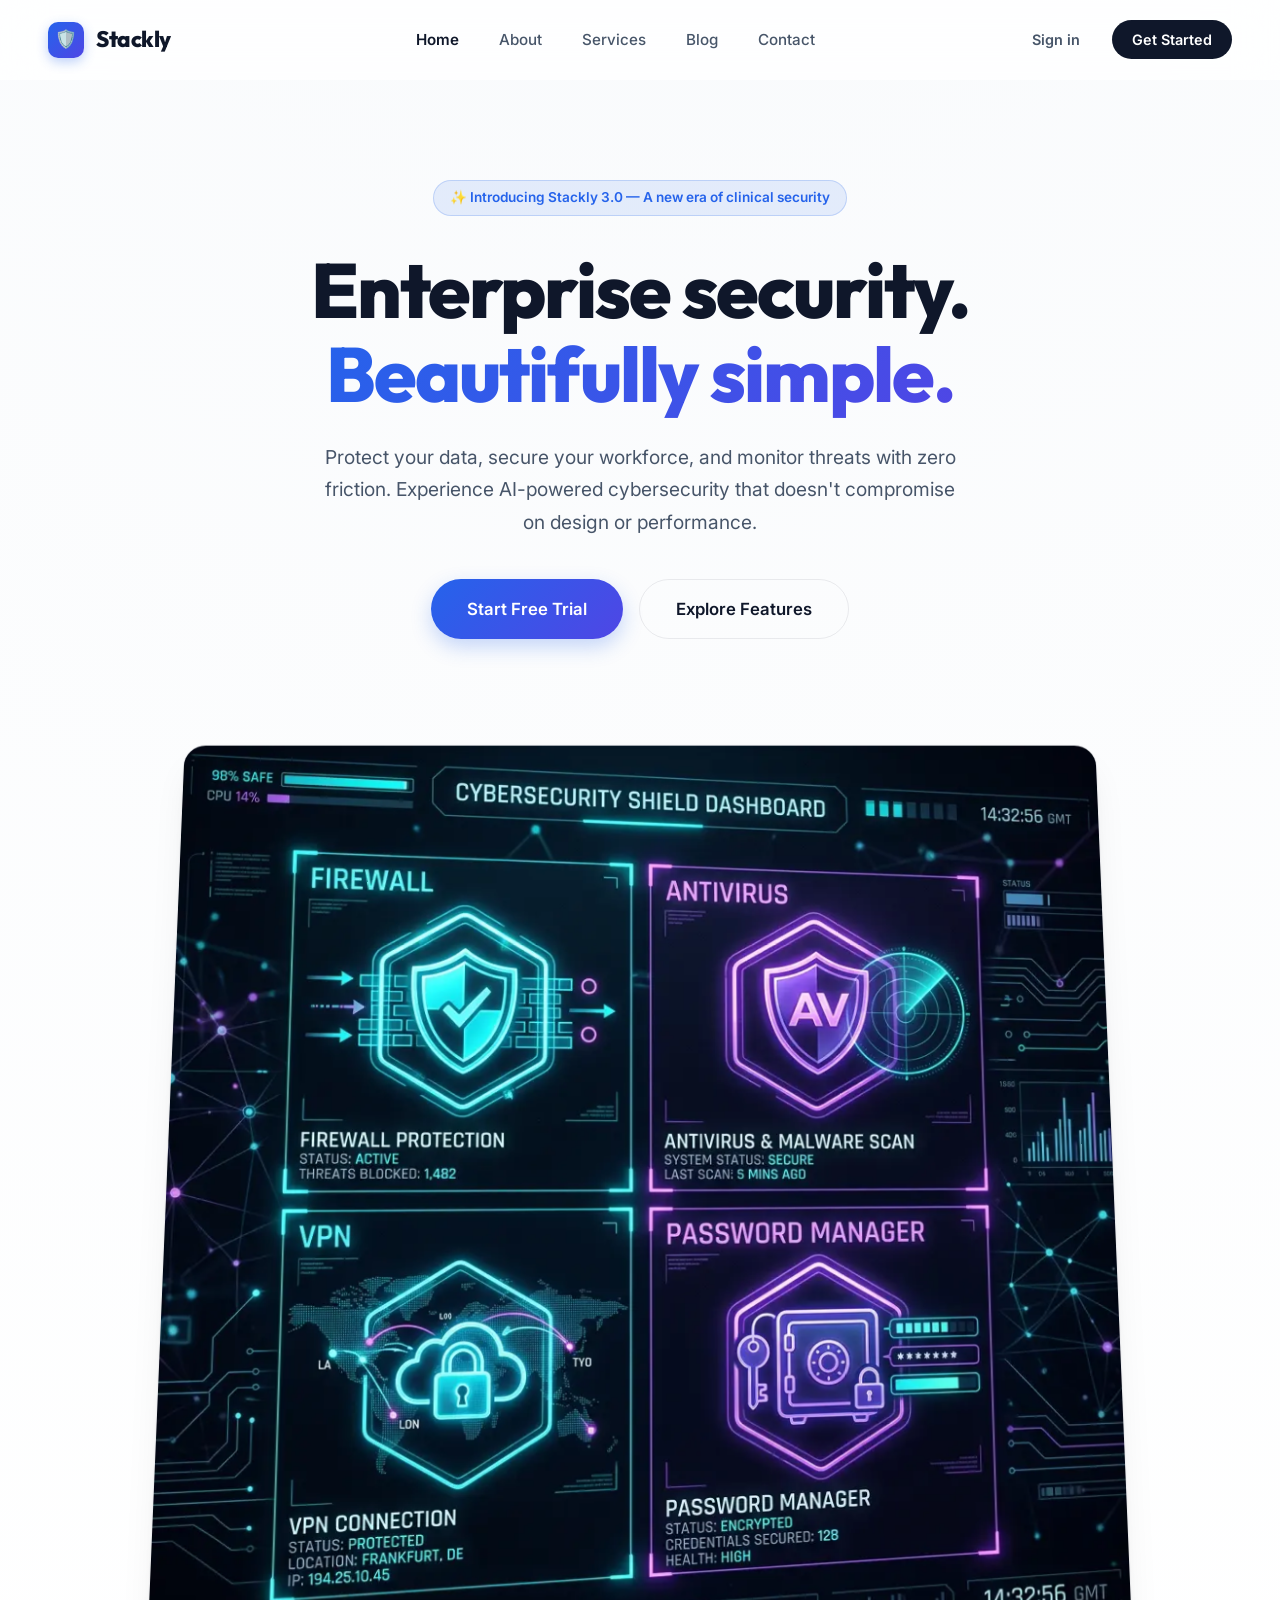
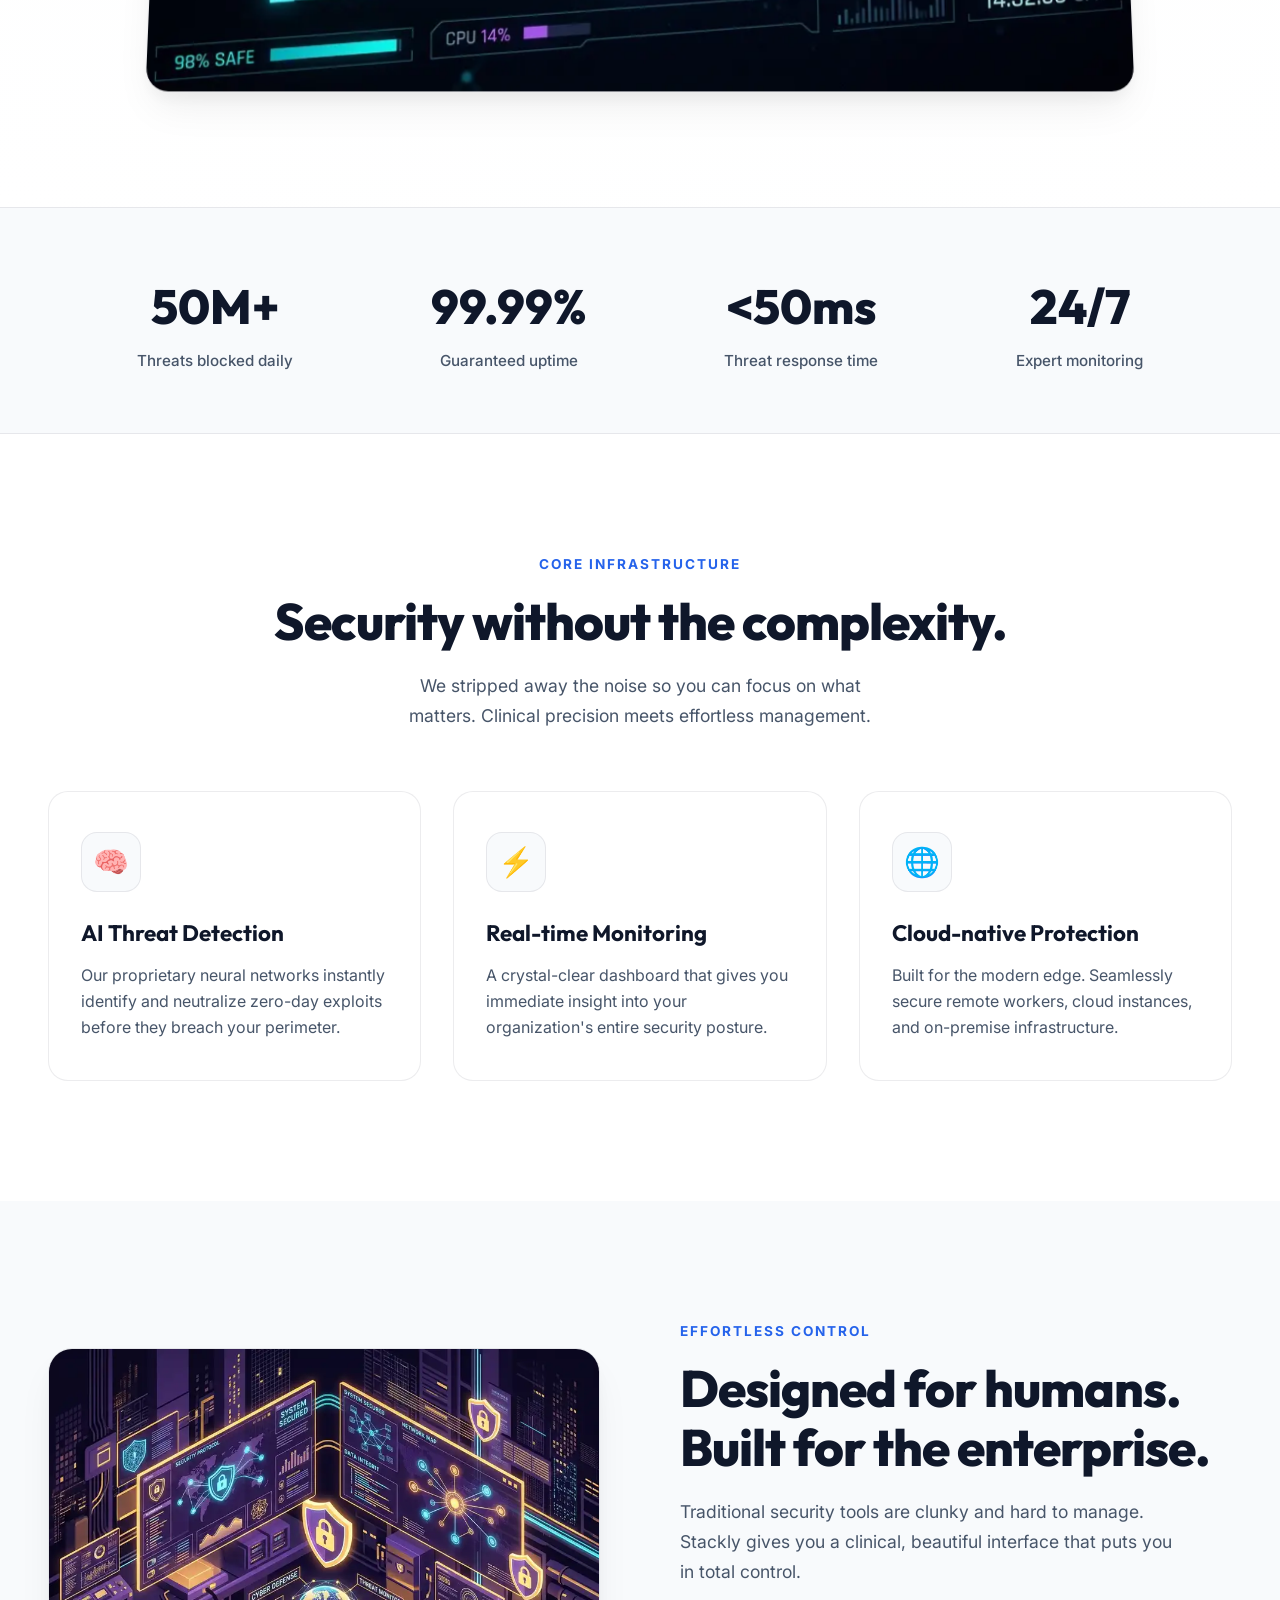
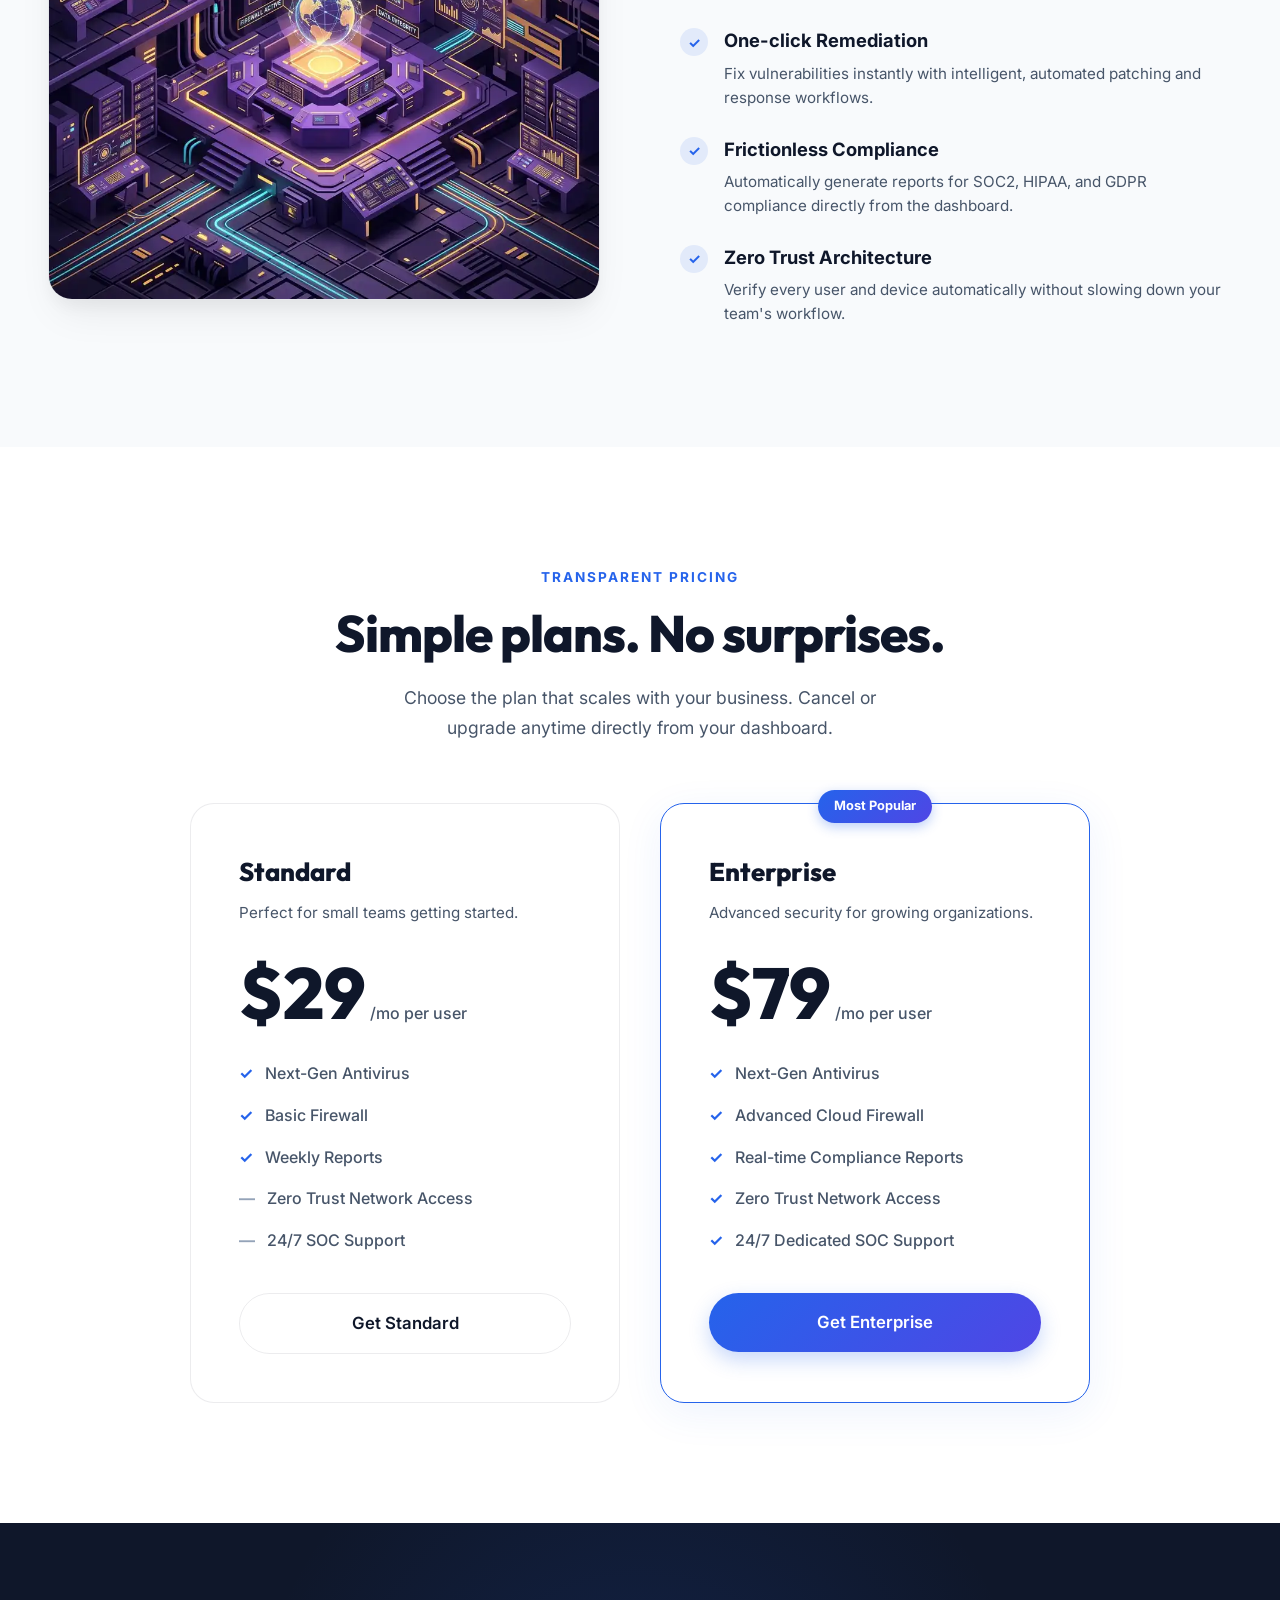
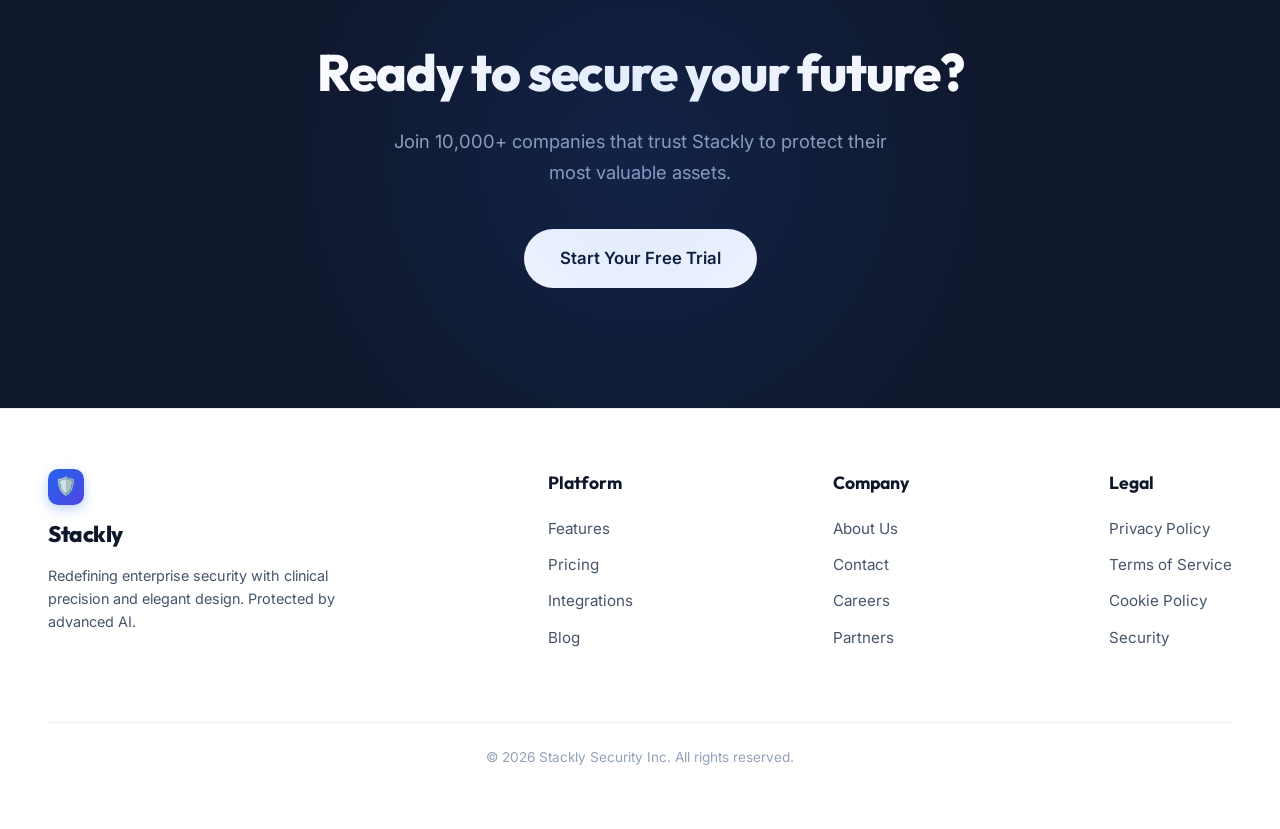
==== commit be0c25b4: "feat: complete redesign of homepage with clean clinical light theme" ====
--- a/index.html
+++ b/index.html
@@ -3,48 +3,15 @@
 <head>
   <meta charset="UTF-8">
   <meta name="viewport" content="width=device-width,initial-scale=1.0">
-  <title>Stackly &mdash; AI-Powered Cybersecurity Platform</title>
-  <meta name="description" content="Stackly protects 50M+ users from malware, ransomware, phishing and data breaches with real-time AI security.">
+  <title>Stackly &mdash; Enterprise Cybersecurity, Reimagined</title>
+  <meta name="description" content="Stackly protects 50M+ users from malware, ransomware, and data breaches with ultra-clean, clinical AI security.">
   <link rel="preconnect" href="https://fonts.googleapis.com">
-  <link href="https://fonts.googleapis.com/css2?family=Space+Grotesk:wght@300;400;500;600;700;800&family=Inter:wght@300;400;500;600;700&display=swap" rel="stylesheet">
+  <link href="https://fonts.googleapis.com/css2?family=Inter:wght@300;400;500;600;700&family=Outfit:wght@300;400;500;600;700;800&display=swap" rel="stylesheet">
   <link rel="stylesheet" href="home.css">
 </head>
 <body>
 
-<!-- ══ SPLASH ══════════════════════════════════════════════ -->
-<div id="splash-screen">
-  <div class="splash-logo-wrap">
-    <div class="splash-rings">
-      <div class="splash-ring"></div>
-      <div class="splash-ring"></div>
-      <div class="splash-ring"></div>
-    </div>
-    <div class="splash-icon">&#x1F6E1;&#xFE0F;</div>
-    <div class="splash-brand">Stackly</div>
-    <div class="splash-sub">AI-Powered Security</div>
-  </div>
-  <div class="splash-bar"><div class="splash-bar-fill"></div></div>
-  <div class="splash-status">Initializing BrainShield AI Engine&hellip;</div>
-</div>
-
-<!-- ══ LIVE THREAT TICKER ══════════════════════════════════ -->
-<div class="threat-ticker">
-  <span class="ticker-label">&#x1F534; LIVE</span>
-  <div class="ticker-track">
-    <span class="ticker-item">&#x1F6E1;&#xFE0F; Blocked: <span>LockBit Ransomware</span> &mdash; Mumbai, IN</span>
-    <span class="ticker-item">&#x26A1; <span>2,847</span> threats neutralized in the last hour</span>
-    <span class="ticker-item">&#x1F512; New patch: <span>CVE-2026-3841</span> deployed</span>
-    <span class="ticker-item">&#x1F30D; Attack wave from <span>Eastern Europe</span> &mdash; all users protected</span>
-    <span class="ticker-item">&#x1F4CA; Detection rate today: <span>99.97%</span></span>
-    <span class="ticker-item">&#x1F576;&#xFE0F; Dark web scan: <span>0 new breaches</span> found</span>
-    <span class="ticker-item">&#x26A1; Blocked: <span>Emotet Trojan</span> &mdash; Bangalore, IN</span>
-    <span class="ticker-item">&#x1F6E1;&#xFE0F; Blocked: <span>LockBit Ransomware</span> &mdash; Mumbai, IN</span>
-    <span class="ticker-item">&#x26A1; <span>2,847</span> threats neutralized in the last hour</span>
-    <span class="ticker-item">&#x1F4CA; Detection rate today: <span>99.97%</span></span>
-  </div>
-</div>
-
-<!-- ══ NAVBAR ══════════════════════════════════════════════ -->
+<!-- NAVBAR -->
 <nav class="navbar" id="navbar">
   <a href="index.html" class="nav-brand">
     <div class="brand-icon">&#x1F6E1;&#xFE0F;</div>
@@ -57,853 +24,229 @@
     <li><a href="blog.html">Blog</a></li>
     <li><a href="contact.html">Contact</a></li>
   </ul>
-  <div class="nav-status">
-    <div class="nav-dot"></div>
-    All systems secure
-  </div>
   <div class="nav-right">
-    <a href="login.html" class="btn btn-ghost btn-sm">Login</a>
-    <a href="register.html" class="btn btn-primary btn-sm">Register</a>
-  </div>
-  <div class="hamburger" id="hamburger"><span></span><span></span><span></span></div>
+    <a href="login.html" class="btn btn-ghost btn-sm">Sign in</a>
+    <a href="register.html" class="btn btn-primary btn-sm">Get Started</a>
+  </div>
 </nav>
 
-<!-- Mobile menu -->
-<div class="mobile-menu" id="mobile-menu">
-  <a href="index.html">&#x1F3E0; Home</a>
-  <a href="about.html">&#x1F3E2; About</a>
-  <a href="services.html">&#x1F6E1;&#xFE0F; Services</a>
-  <a href="blog.html">&#x1F4F0; Blog</a>
-  <a href="contact.html">&#x1F4EC; Contact</a>
-  <div class="mobile-divider"></div>
-  <a href="login.html" class="btn btn-ghost btn-full">Login</a>
-  <a href="register.html" class="btn btn-primary btn-full" style="margin-top:8px;">Register Free</a>
+<!-- HERO -->
+<section id="hero">
+  <div class="hero-inner">
+    <div class="hero-badge">
+      &#x2728; Introducing Stackly 3.0 &mdash; A new era of clinical security
+    </div>
+    <h1 class="hero-h1">Enterprise security.<br><span>Beautifully simple.</span></h1>
+    <p class="hero-desc">
+      Protect your data, secure your workforce, and monitor threats with zero friction. 
+      Experience AI-powered cybersecurity that doesn't compromise on design or performance.
+    </p>
+    <div class="hero-actions">
+      <a href="register.html" class="btn btn-blue btn-lg">Start Free Trial</a>
+      <a href="services.html" class="btn btn-outline btn-lg">Explore Features</a>
+    </div>
+
+    <div class="hero-mockup">
+      <div class="hero-blob"></div>
+      <img src="images/features.webp" alt="Stackly Clean Dashboard Mockup" class="mockup-img">
+    </div>
+  </div>
+</section>
+
+<!-- STATS BAR -->
+<div class="stats-bar">
+  <div class="stats-grid">
+    <div class="stat-item">
+      <div class="stat-num">50M+</div>
+      <div class="stat-lbl">Threats blocked daily</div>
+    </div>
+    <div class="stat-item">
+      <div class="stat-num">99.99%</div>
+      <div class="stat-lbl">Guaranteed uptime</div>
+    </div>
+    <div class="stat-item">
+      <div class="stat-num">&lt;50ms</div>
+      <div class="stat-lbl">Threat response time</div>
+    </div>
+    <div class="stat-item">
+      <div class="stat-num">24/7</div>
+      <div class="stat-lbl">Expert monitoring</div>
+    </div>
+  </div>
 </div>
 
-<!-- ══ HERO SECTION ═════════════════════════════════════════
-     FMCG Patterns: Crossfade BG slides · Floating elements
-     Glassmorphic pill-switcher · Scroll-down cue
-     ═════════════════════════════════════════════════════════ -->
-<section id="hero">
-
-  <!-- Background slide images (crossfade on switcher click) -->
-  <div class="hero-slide hero-slide-0"></div>
-  <div class="hero-slide hero-slide-1"></div>
-  <div class="hero-slide hero-slide-2"></div>
-
-  <!-- Dark overlay -->
-  <div class="hero-overlay"></div>
-
-  <!-- Scanlines -->
-  <div class="hero-scanlines"></div>
-
-  <!-- Glowing blobs -->
-  <div class="hero-blob hero-blob-1"></div>
-  <div class="hero-blob hero-blob-2"></div>
-  <div class="hero-blob hero-blob-3"></div>
-
-  <!-- Floating icons (like FMCG leaves) -->
-  <div class="hero-float-el fe-1">&#x1F6E1;&#xFE0F;</div>
-  <div class="hero-float-el fe-2">&#x1F512;</div>
-  <div class="hero-float-el fe-3">&#x26A1;</div>
-  <div class="hero-float-el fe-4">&#x1F576;&#xFE0F;</div>
-  <div class="hero-float-el fe-5">&#x2B22;</div>
-  <div class="hero-float-el fe-6">&#x1F511;</div>
-
-  <!-- Particle canvas + grid -->
-  <canvas id="hero-canvas"></canvas>
-  <div class="hero-grid"></div>
-  <div class="hero-vignette"></div>
-
-  <!-- ── Hero content ── -->
-  <div class="hero-content">
-    <div class="hero-label">
-      <div class="hero-label-dot"></div>
-      Live Protection Active &mdash; 50M+ Users Secured
-    </div>
-
-    <h1 class="hero-headline">
-      <span class="hl-main">AI Defense Against</span>
-      <span class="hl-gradient">
-        <span class="hl-typewriter"><span id="typewriter" data-words='["Malware","Ransomware","Phishing","Data Breaches","Hackers","Zero-Days"]'>Malware</span></span>
-      </span>
-    </h1>
-
-    <p class="hero-desc">
-      Stackly&rsquo;s BrainShield AI monitors 10 billion threat signals daily &mdash; protecting your devices, identity and data 24/7 across 190+ countries.
-    </p>
-
-    <div class="hero-actions">
-      <a href="404.html" class="btn btn-primary btn-lg">&#x1F6E1;&#xFE0F;&nbsp; Start Free Protection</a>
-      <a href="404.html" class="btn btn-outline btn-lg">Explore Features &rarr;</a>
-    </div>
-
-    <div class="hero-trust">
-      <div class="trust-avs">
-        <div class="trust-av ta1">RK</div>
-        <div class="trust-av ta2">SA</div>
-        <div class="trust-av ta3">JL</div>
-        <div class="trust-av ta4">AM</div>
-      </div>
-      <div class="trust-info">
-        <strong>50M+ users worldwide</strong>
-        <span>&#x2B50; 4.9 / 5 from 2M+ reviews</span>
-      </div>
-    </div>
-  </div>
-
-  <!-- ── Glassmorphic pill-switcher (FMCG style) ── -->
-  <div class="hero-switcher">
-    <button class="switcher-btn active" data-idx="0">
-      <span class="sw-icon">&#x1F6E1;&#xFE0F;</span> Protect
-    </button>
-    <button class="switcher-btn" data-idx="1">
-      <span class="sw-icon">&#x1F50D;</span> Detect
-    </button>
-    <button class="switcher-btn" data-idx="2">
-      <span class="sw-icon">&#x26A1;</span> Respond
-    </button>
-  </div>
-
-  <!-- ── Scroll cue (FMCG style) ── -->
-  <div class="hero-scroll-cue">
-    <div class="scroll-cue-line"></div>
-    <div class="scroll-cue-text">Scroll</div>
-  </div>
-
-</section>
-
-<!-- Hero stats bar (below hero, inside its own section) -->
-<div class="hero-stats" style="margin:0 auto;max-width:1200px;padding:0 48px;">
-  <div class="hs">
-    <div class="hs-num" data-count="50" data-suffix="M+">0</div>
-    <div class="hs-lbl">Users Protected</div>
-  </div>
-  <div class="hs">
-    <div class="hs-num" data-count="99" data-suffix=".7%">0</div>
-    <div class="hs-lbl">Detection Rate</div>
-  </div>
-  <div class="hs">
-    <div class="hs-num" data-count="190" data-suffix="+">0</div>
-    <div class="hs-lbl">Countries</div>
-  </div>
-  <div class="hs">
-    <div class="hs-num">0.003s</div>
-    <div class="hs-lbl">Avg Response</div>
-  </div>
-</div>
-
-<!-- ══ MARQUEE SEPARATOR (FMCG marquee) ════════════════════ -->
-<div class="marquee-strip">
-  <div class="marquee-track">
-    <div class="marquee-item"><span class="mi-sep">&#x2B22;</span> <strong>99.7%</strong> Detection Rate</div>
-    <div class="marquee-item"><span class="mi-sep">&#x2B22;</span> <strong>50M+</strong> Users Protected</div>
-    <div class="marquee-item"><span class="mi-sep">&#x2B22;</span> <strong>2,847</strong> Threats Blocked Today</div>
-    <div class="marquee-item"><span class="mi-sep">&#x2B22;</span> <strong>0.003s</strong> Response Time</div>
-    <div class="marquee-item"><span class="mi-sep">&#x2B22;</span> <strong>190+</strong> Countries Covered</div>
-    <div class="marquee-item"><span class="mi-sep">&#x2B22;</span> <strong>24/7</strong> AI Monitoring</div>
-    <div class="marquee-item"><span class="mi-sep">&#x2B22;</span> <strong>AES-256</strong> Encryption</div>
-    <div class="marquee-item"><span class="mi-sep">&#x2B22;</span> <strong>Zero-Log</strong> VPN Policy</div>
-    <!-- Duplicate for seamless loop -->
-    <div class="marquee-item"><span class="mi-sep">&#x2B22;</span> <strong>99.7%</strong> Detection Rate</div>
-    <div class="marquee-item"><span class="mi-sep">&#x2B22;</span> <strong>50M+</strong> Users Protected</div>
-    <div class="marquee-item"><span class="mi-sep">&#x2B22;</span> <strong>2,847</strong> Threats Blocked Today</div>
-    <div class="marquee-item"><span class="mi-sep">&#x2B22;</span> <strong>0.003s</strong> Response Time</div>
-    <div class="marquee-item"><span class="mi-sep">&#x2B22;</span> <strong>190+</strong> Countries Covered</div>
-    <div class="marquee-item"><span class="mi-sep">&#x2B22;</span> <strong>24/7</strong> AI Monitoring</div>
-    <div class="marquee-item"><span class="mi-sep">&#x2B22;</span> <strong>AES-256</strong> Encryption</div>
-    <div class="marquee-item"><span class="mi-sep">&#x2B22;</span> <strong>Zero-Log</strong> VPN Policy</div>
-  </div>
-</div>
-
-<!-- ══ FEATURES — 2-col image + list ══════════════════════ -->
+<!-- FEATURES SECTION -->
 <section id="features">
   <div class="section-inner">
-    <div class="feat-grid">
-
-      <!-- Visual side -->
-      <div class="feat-visual reveal">
-        <div class="feat-img-wrap">
-          <img src="images/features.webp" alt="Stackly Security Features">
-        </div>
-        <div class="feat-badge fb1">
-          <div class="fb-num">99.7%</div>
-          <div class="fb-lbl">Detection Rate</div>
-        </div>
-        <div class="feat-badge fb2">
-          <div class="fb-num">0ms</div>
-          <div class="fb-lbl">Performance Hit</div>
-        </div>
-      </div>
-
-      <!-- Text side -->
-      <div>
-        <div class="section-tag">Why Stackly</div>
-        <h2 class="section-h2">One Platform.<br><span>Total Protection.</span></h2>
-        <p class="section-desc">Our BrainShield AI learns from 10 billion signals daily to stop even zero-day attacks before they execute.</p>
-        <div class="feat-list">
-          <div class="feat-item reveal">
-            <div class="fi-ico ic-cyan">&#x1F6E1;&#xFE0F;</div>
-            <div class="fi-body">
-              <h4>AI Real-Time Detection</h4>
-              <p>Scans 100,000+ files/sec and blocks threats before execution &mdash; no signatures needed.</p>
-            </div>
+    <div class="text-center">
+      <span class="section-tag">Core Infrastructure</span>
+      <h2 class="section-h2">Security without the complexity.</h2>
+      <p class="section-desc">We stripped away the noise so you can focus on what matters. Clinical precision meets effortless management.</p>
+    </div>
+    
+    <div class="features-grid">
+      <div class="feat-card">
+        <div class="feat-ico">&#x1F9E0;</div>
+        <h3>AI Threat Detection</h3>
+        <p>Our proprietary neural networks instantly identify and neutralize zero-day exploits before they breach your perimeter.</p>
+      </div>
+      <div class="feat-card">
+        <div class="feat-ico">&#x26A1;</div>
+        <h3>Real-time Monitoring</h3>
+        <p>A crystal-clear dashboard that gives you immediate insight into your organization's entire security posture.</p>
+      </div>
+      <div class="feat-card">
+        <div class="feat-ico">&#x1F310;</div>
+        <h3>Cloud-native Protection</h3>
+        <p>Built for the modern edge. Seamlessly secure remote workers, cloud instances, and on-premise infrastructure.</p>
+      </div>
+    </div>
+  </div>
+</section>
+
+<!-- SPLIT FEATURE -->
+<section class="split-feat">
+  <div class="split-feat-grid">
+    <div class="sf-img-wrap">
+      <img src="images/about_new.webp" alt="Stackly UI" class="sf-img">
+    </div>
+    <div>
+      <span class="section-tag">Effortless Control</span>
+      <h2 class="section-h2">Designed for humans.<br>Built for the enterprise.</h2>
+      <p class="section-desc" style="margin-bottom: 24px;">Traditional security tools are clunky and hard to manage. Stackly gives you a clinical, beautiful interface that puts you in total control.</p>
+      
+      <div class="sf-list">
+        <div class="sf-item">
+          <div class="sf-check">&#x2713;</div>
+          <div>
+            <h4>One-click Remediation</h4>
+            <p>Fix vulnerabilities instantly with intelligent, automated patching and response workflows.</p>
           </div>
-          <div class="feat-item reveal d1">
-            <div class="fi-ico ic-violet">&#x1F512;</div>
-            <div class="fi-body">
-              <h4>Zero-Log VPN &mdash; 5,000+ Servers</h4>
-              <p>Military-grade AES-256 encryption across 90 countries. Your IP stays completely hidden.</p>
-            </div>
+        </div>
+        <div class="sf-item">
+          <div class="sf-check">&#x2713;</div>
+          <div>
+            <h4>Frictionless Compliance</h4>
+            <p>Automatically generate reports for SOC2, HIPAA, and GDPR compliance directly from the dashboard.</p>
           </div>
-          <div class="feat-item reveal d2">
-            <div class="fi-ico ic-green">&#x1F576;&#xFE0F;</div>
-            <div class="fi-body">
-              <h4>24/7 Dark Web Monitoring</h4>
-              <p>Continuous surveillance of your email, phone and cards across 5M+ dark web pages.</p>
-            </div>
+        </div>
+        <div class="sf-item">
+          <div class="sf-check">&#x2713;</div>
+          <div>
+            <h4>Zero Trust Architecture</h4>
+            <p>Verify every user and device automatically without slowing down your team's workflow.</p>
           </div>
-          <div class="feat-item reveal d3">
-            <div class="fi-ico ic-amber">&#x1F511;</div>
-            <div class="fi-body">
-              <h4>Zero-Knowledge Password Vault</h4>
-              <p>AES-256 encrypted vault &mdash; only you can access it. Even Stackly can&rsquo;t see your passwords.</p>
-            </div>
-          </div>
-          <div class="feat-item reveal d4">
-            <div class="fi-ico ic-rose">&#x1F525;</div>
-            <div class="fi-body">
-              <h4>Smart Adaptive Firewall</h4>
-              <p>Learns your network patterns to block intrusions while allowing legitimate traffic automatically.</p>
-            </div>
-          </div>
-        </div>
-        <a href="404.html" class="btn btn-primary" style="margin-top:32px;">Explore All Features &rarr;</a>
-      </div>
-
-    </div>
-  </div>
-</section>
-
-<!-- ══ ORBIT SECTION (FMCG product-orbit adapted) ══════════ -->
-<section id="orbit-section">
-  <div class="section-inner">
-    <div class="orbit-wrap">
-      <div class="text-center reveal">
-        <div class="section-tag">Threat Intelligence</div>
-        <h2 class="section-h2">What BrainShield <span>Stops Every Day</span></h2>
-        <p class="section-desc" style="margin:0 auto;">Hover over any threat to see how Stackly neutralizes it in real-time.</p>
-      </div>
-
-      <!-- Orbit stage -->
-      <div class="orbit-stage">
-        <!-- Dashed orbit rings -->
-        <div class="orbit-ring or-1"></div>
-        <div class="orbit-ring or-2"></div>
-
-        <!-- Center AI shield core -->
-        <div class="orbit-core">
-          <div class="orbit-core-icon">&#x1F916;</div>
-          <div class="orbit-core-lbl">BrainShield</div>
-        </div>
-
-        <!-- 6 Threat orbit nodes -->
-        <div class="orbit-node">
-          <div class="orbit-node-icon">&#x1F9F9;</div>
-          <div class="orbit-node-lbl">Malware</div>
-          <div class="orbit-card">
-            <h4>Malware Detection</h4>
-            <p>AI behavioral analysis detects malware in 0.003s without signature files.</p>
-            <span class="oc-badge">&#x2713; Blocked in 0.003s</span>
-          </div>
-        </div>
-
-        <div class="orbit-node">
-          <div class="orbit-node-icon">&#x1F480;</div>
-          <div class="orbit-node-lbl">Ransomware</div>
-          <div class="orbit-card">
-            <h4>Ransomware Shield</h4>
-            <p>Detects encryption behavior instantly, rolls back changes before data is lost.</p>
-            <span class="oc-badge">&#x2713; Auto-rollback ready</span>
-          </div>
-        </div>
-
-        <div class="orbit-node">
-          <div class="orbit-node-icon">&#x1F3A3;</div>
-          <div class="orbit-node-lbl">Phishing</div>
-          <div class="orbit-card">
-            <h4>Phishing Protection</h4>
-            <p>AI scans every link and email in real-time, blocking fake sites before you click.</p>
-            <span class="oc-badge">&#x2713; 99.4% catch rate</span>
-          </div>
-        </div>
-
-        <div class="orbit-node">
-          <div class="orbit-node-icon">&#x1F41B;</div>
-          <div class="orbit-node-lbl">Trojans</div>
-          <div class="orbit-card">
-            <h4>Trojan Removal</h4>
-            <p>Detects hidden trojans disguised as legitimate software through heuristic scanning.</p>
-            <span class="oc-badge">&#x2713; Deep scan active</span>
-          </div>
-        </div>
-
-        <div class="orbit-node">
-          <div class="orbit-node-icon">&#x1F4E1;</div>
-          <div class="orbit-node-lbl">Spyware</div>
-          <div class="orbit-card">
-            <h4>Spyware Blocker</h4>
-            <p>Monitors all outbound data requests, blocking unauthorized data collection attempts.</p>
-            <span class="oc-badge">&#x2713; Privacy enforced</span>
-          </div>
-        </div>
-
-        <div class="orbit-node">
-          <div class="orbit-node-icon">&#x1F4A5;</div>
-          <div class="orbit-node-lbl">DDoS</div>
-          <div class="orbit-card">
-            <h4>DDoS Defense</h4>
-            <p>Traffic anomaly detection absorbs and deflects distributed denial-of-service floods.</p>
-            <span class="oc-badge">&#x2713; Network hardened</span>
-          </div>
-        </div>
-      </div><!-- /orbit-stage -->
-
-    </div>
-  </div>
-</section>
-
-<!-- ══ STATS ════════════════════════════════════════════════ -->
-<section id="stats">
-  <div class="stats-g">
-    <div class="stat-c reveal">
-      <div class="stat-ico">&#x1F6E1;&#xFE0F;</div>
-      <div class="stat-num" data-count="2847" data-suffix="">0</div>
-      <div class="stat-lbl">Threats Blocked Today</div>
-    </div>
-    <div class="stat-c reveal d1">
-      <div class="stat-ico">&#x26A1;</div>
-      <div class="stat-num">0.003s</div>
-      <div class="stat-lbl">Average Response Time</div>
-    </div>
-    <div class="stat-c reveal d2">
-      <div class="stat-ico">&#x1F30D;</div>
-      <div class="stat-num" data-count="50" data-suffix="M+">0</div>
-      <div class="stat-lbl">Protected Users</div>
-    </div>
-    <div class="stat-c reveal d3">
-      <div class="stat-ico">&#x1F3C6;</div>
-      <div class="stat-num">99.7%</div>
-      <div class="stat-lbl">Malware Detection Rate</div>
-    </div>
-  </div>
-</section>
-
-<!-- ══ DASHBOARD SHOWCASE ══════════════════════════════════ -->
-<section id="dashboard-showcase">
-  <div class="section-inner">
-    <div class="showcase-wrap">
-      <div class="text-center reveal">
-        <div class="section-tag">Live Dashboard</div>
-        <h2 class="section-h2">Your Security at a <span>Glance</span></h2>
-        <p class="section-desc" style="margin:0 auto;">Monitor every threat, device and vulnerability from one powerful dashboard &mdash; real-time, always.</p>
-      </div>
-
-      <div class="showcase-mockup reveal">
-        <div class="mock-bar">
-          <div class="mock-dot md-r"></div>
-          <div class="mock-dot md-y"></div>
-          <div class="mock-dot md-g"></div>
-          <div class="mock-url">app.stackly.io &mdash; Security Dashboard</div>
-        </div>
-        <div class="mock-body">
-          <div class="mock-stat">
-            <div class="ms-ico">&#x1F6E1;&#xFE0F;</div>
-            <div class="ms-num">2,847</div>
-            <div class="ms-lbl">Threats Blocked</div>
-            <div class="ms-trend trend-up">&#x2191; 12% vs yesterday</div>
-          </div>
-          <div class="mock-stat">
-            <div class="ms-ico">&#x26A1;</div>
-            <div class="ms-num">0.003s</div>
-            <div class="ms-lbl">Response Time</div>
-            <div class="ms-trend trend-up">&#x25C6; Optimal</div>
-          </div>
-          <div class="mock-stat">
-            <div class="ms-ico">&#x1F30D;</div>
-            <div class="ms-num">5</div>
-            <div class="ms-lbl">Devices Protected</div>
-            <div class="ms-trend trend-up">&#x2191; All online</div>
-          </div>
-          <div class="mock-stat">
-            <div class="ms-ico">&#x1F511;</div>
-            <div class="ms-num">147</div>
-            <div class="ms-lbl">Passwords Secured</div>
-            <div class="ms-trend trend-warn">&#x26A0; 2 need update</div>
-          </div>
-          <div class="mock-chart">
-            <div class="mc-title">&#x1F4CA; Threats Blocked &mdash; Last 7 Days</div>
-            <div class="mc-bars">
-              <div class="mc-bar" style="height:45%"></div>
-              <div class="mc-bar" style="height:62%"></div>
-              <div class="mc-bar v" style="height:80%"></div>
-              <div class="mc-bar" style="height:55%"></div>
-              <div class="mc-bar" style="height:72%"></div>
-              <div class="mc-bar v" style="height:90%"></div>
-              <div class="mc-bar" style="height:65%"></div>
-            </div>
-          </div>
-          <div class="mock-threats">
-            <div class="mt-title">&#x1F6A8; Recent Threats</div>
-            <div class="mt-row"><span class="mt-name">Ransomware.LockBit</span><span class="mt-badge tb-hi">HIGH</span><span class="mt-count">Blocked</span></div>
-            <div class="mt-row"><span class="mt-name">Phishing.Gmail.Spoof</span><span class="mt-badge tb-md">MED</span><span class="mt-count">Blocked</span></div>
-            <div class="mt-row"><span class="mt-name">Adware.BrowserHijack</span><span class="mt-badge tb-lo">LOW</span><span class="mt-count">Quarantine</span></div>
-            <div class="mt-row"><span class="mt-name">Trojan.Emotet.v3</span><span class="mt-badge tb-hi">HIGH</span><span class="mt-count">Blocked</span></div>
-          </div>
-        </div>
-      </div>
-
-      <a href="404.html" class="btn btn-violet btn-lg">View Full Dashboard &rarr;</a>
-    </div>
-  </div>
-</section>
-
-<!-- ══ FEATURE CARDS GRID ══════════════════════════════════ -->
-<section id="fcard-grid">
-  <div class="section-inner">
-    <div class="text-center reveal">
-      <div class="section-tag">Full Suite</div>
-      <h2 class="section-h2">Every Tool You <span>Need to Stay Safe</span></h2>
-    </div>
-    <div class="fcard-g">
-      <div class="fcard reveal">
-        <div class="fcard-ico ic-cyan">&#x1F6E1;&#xFE0F;</div>
-        <h3>Antivirus</h3>
-        <p>AI-powered real-time malware protection with 99.7% detection rate and zero performance impact.</p>
-      </div>
-      <div class="fcard reveal d1">
-        <div class="fcard-ico ic-violet">&#x1F310;</div>
-        <h3>VPN</h3>
-        <p>Zero-log VPN with 5,000+ servers in 90 countries. Ultra-fast WireGuard connections.</p>
-      </div>
-      <div class="fcard reveal d2">
-        <div class="fcard-ico ic-rose">&#x1F525;</div>
-        <h3>Smart Firewall</h3>
-        <p>Bi-directional traffic monitoring with adaptive machine-learning based firewall rules.</p>
-      </div>
-      <div class="fcard reveal d3">
-        <div class="fcard-ico ic-amber">&#x1F511;</div>
-        <h3>Password Vault</h3>
-        <p>AES-256 zero-knowledge vault with breach monitoring, auto-fill and password health scores.</p>
-      </div>
-      <div class="fcard reveal">
-        <div class="fcard-ico ic-green">&#x1F576;&#xFE0F;</div>
-        <h3>Dark Web Monitor</h3>
-        <p>Real-time scanning of 5M+ dark web pages for your email, phone and financial data.</p>
-      </div>
-      <div class="fcard reveal d1">
-        <div class="fcard-ico ic-cyan">&#x1F4F1;</div>
-        <h3>Multi-Device</h3>
-        <p>Protect Windows, Mac, Android, iOS and Linux from one unified account and dashboard.</p>
-      </div>
-      <div class="fcard reveal d2">
-        <div class="fcard-ico ic-violet">&#x1F4E7;</div>
-        <h3>Email Shield</h3>
-        <p>AI scans every email for phishing links, malware attachments and domain spoofing in real-time.</p>
-      </div>
-      <div class="fcard reveal d3">
-        <div class="fcard-ico ic-rose">&#x1F916;</div>
-        <h3>BrainShield AI</h3>
-        <p>Our proprietary AI detects zero-day threats using deep behavioral analysis &mdash; not signatures.</p>
-      </div>
-    </div>
-  </div>
-</section>
-
-<!-- ══ HOW IT WORKS ════════════════════════════════════════ -->
-<section id="hiw">
-  <div class="section-inner">
-    <div class="text-center reveal">
-      <div class="section-tag">How It Works</div>
-      <h2 class="section-h2">Protected in <span>3 Simple Steps</span></h2>
-      <p class="section-desc" style="margin:0 auto;">From signup to full protection in under 60 seconds. No technical knowledge required.</p>
-    </div>
-    <div class="hiw-g">
-      <div class="hiw-c reveal">
-        <div class="hiw-num">1</div>
-        <h3>Create Your Account</h3>
-        <p>Register in 30 seconds &mdash; no credit card, no commitments. Choose your plan anytime. Free tier available forever.</p>
-      </div>
-      <div class="hiw-c reveal d1">
-        <div class="hiw-num">2</div>
-        <h3>Install on Devices</h3>
-        <p>Download our lightweight app for Windows, Mac, Android or iOS. Installation completes in under 60 seconds.</p>
-      </div>
-      <div class="hiw-c reveal d2">
-        <div class="hiw-num">3</div>
-        <h3>Stay Safe 24/7</h3>
-        <p>BrainShield AI activates immediately. Get real-time threat alerts and monitor everything from your dashboard.</p>
-      </div>
-    </div>
-  </div>
-</section>
-
-<!-- ══ PRICING ══════════════════════════════════════════════ -->
+        </div>
+      </div>
+    </div>
+  </div>
+</section>
+
+<!-- PRICING SECTION -->
 <section id="pricing">
   <div class="section-inner">
-    <div class="text-center reveal">
-      <div class="section-tag">Pricing</div>
-      <h2 class="section-h2">Start Free. <span>Scale When Ready.</span></h2>
-      <p class="section-desc" style="margin:0 auto;">Every plan includes core AI protection. Upgrade anytime. Cancel whenever. No questions asked.</p>
-    </div>
-    <div class="pricing-g">
-
-      <div class="pc reveal">
-        <div class="pc-icon">&#x1F6E1;&#xFE0F;</div>
-        <div>
-          <div class="pc-name">Stackly Free</div>
-          <div class="pc-desc" style="margin-top:6px;">Essential protection on one device, forever free.</div>
-        </div>
-        <div class="pc-price"><sup>$</sup><span class="pc-amt">0</span><span class="pc-period">/mo</span></div>
-        <div style="font-size:0.74rem;color:var(--dim);">No credit card required</div>
+    <div class="text-center">
+      <span class="section-tag">Transparent Pricing</span>
+      <h2 class="section-h2">Simple plans. No surprises.</h2>
+      <p class="section-desc">Choose the plan that scales with your business. Cancel or upgrade anytime directly from your dashboard.</p>
+    </div>
+
+    <div class="pricing-grid">
+      <!-- Standard -->
+      <div class="price-card">
+        <div class="pc-name">Standard</div>
+        <div class="pc-desc">Perfect for small teams getting started.</div>
+        <div class="pc-price">
+          <div class="pc-amt">$29</div>
+          <div class="pc-period">/mo per user</div>
+        </div>
         <div class="pc-feats">
-          <div class="pc-feat"><div class="pc-check ch-yes">&#x2713;</div> Antivirus &amp; anti-malware</div>
-          <div class="pc-feat"><div class="pc-check ch-yes">&#x2713;</div> Real-time threat scanning</div>
-          <div class="pc-feat"><div class="pc-check ch-yes">&#x2713;</div> 1 device protected</div>
-          <div class="pc-feat"><div class="pc-check ch-yes">&#x2713;</div> Email threat alerts</div>
-          <div class="pc-feat"><div class="pc-check ch-no">&#x2715;</div> VPN access</div>
-          <div class="pc-feat"><div class="pc-check ch-no">&#x2715;</div> Dark web monitor</div>
-          <div class="pc-feat"><div class="pc-check ch-no">&#x2715;</div> Password manager</div>
-        </div>
-        <a href="register.html" class="btn btn-ghost btn-full">Register Free</a>
-      </div>
-
-      <div class="pc featured reveal d1">
-        <div class="pc-badge">&#x2B50; Most Popular</div>
-        <div class="pc-icon">&#x1F680;</div>
-        <div>
-          <div class="pc-name">Stackly Pro</div>
-          <div class="pc-desc" style="margin-top:6px;">Complete protection for personal use &mdash; every feature included.</div>
-        </div>
-        <div class="pc-price"><sup>$</sup><span class="pc-amt">9</span><span class="pc-period">/mo</span></div>
-        <div style="font-size:0.74rem;color:var(--dim);">Billed annually &mdash; save 40%</div>
+          <div class="pc-feat"><span class="pc-check">&#x2713;</span> Next-Gen Antivirus</div>
+          <div class="pc-feat"><span class="pc-check">&#x2713;</span> Basic Firewall</div>
+          <div class="pc-feat"><span class="pc-check">&#x2713;</span> Weekly Reports</div>
+          <div class="pc-feat"><span class="pc-cross">&mdash;</span> Zero Trust Network Access</div>
+          <div class="pc-feat"><span class="pc-cross">&mdash;</span> 24/7 SOC Support</div>
+        </div>
+        <a href="register.html" class="btn btn-outline btn-lg" style="width: 100%;">Get Standard</a>
+      </div>
+
+      <!-- Pro -->
+      <div class="price-card pc-pro">
+        <div class="pc-badge">Most Popular</div>
+        <div class="pc-name">Enterprise</div>
+        <div class="pc-desc">Advanced security for growing organizations.</div>
+        <div class="pc-price">
+          <div class="pc-amt">$79</div>
+          <div class="pc-period">/mo per user</div>
+        </div>
         <div class="pc-feats">
-          <div class="pc-feat"><div class="pc-check ch-yes">&#x2713;</div> Everything in Free</div>
-          <div class="pc-feat"><div class="pc-check ch-yes">&#x2713;</div> 5 devices protected</div>
-          <div class="pc-feat"><div class="pc-check ch-yes">&#x2713;</div> Zero-log VPN (5,000+ servers)</div>
-          <div class="pc-feat"><div class="pc-check ch-yes">&#x2713;</div> Dark web monitoring</div>
-          <div class="pc-feat"><div class="pc-check ch-yes">&#x2713;</div> Password manager (unlimited)</div>
-          <div class="pc-feat"><div class="pc-check ch-yes">&#x2713;</div> Priority 24/7 support</div>
-          <div class="pc-feat"><div class="pc-check ch-yes">&#x2713;</div> Ad &amp; tracker blocker</div>
-        </div>
-        <a href="404.html" class="btn btn-primary btn-full">Start Free Trial</a>
-      </div>
-
-      <div class="pc reveal d2">
-        <div class="pc-icon">&#x1F48E;</div>
-        <div>
-          <div class="pc-name">Stackly Ultimate</div>
-          <div class="pc-desc" style="margin-top:6px;">Maximum protection for your whole family or business team.</div>
-        </div>
-        <div class="pc-price"><sup>$</sup><span class="pc-amt">19</span><span class="pc-period">/mo</span></div>
-        <div style="font-size:0.74rem;color:var(--dim);">Billed annually &mdash; unlimited devices</div>
-        <div class="pc-feats">
-          <div class="pc-feat"><div class="pc-check ch-yes">&#x2713;</div> Everything in Pro</div>
-          <div class="pc-feat"><div class="pc-check ch-yes">&#x2713;</div> Unlimited devices</div>
-          <div class="pc-feat"><div class="pc-check ch-yes">&#x2713;</div> Identity theft insurance</div>
-          <div class="pc-feat"><div class="pc-check ch-yes">&#x2713;</div> Ransomware rollback</div>
-          <div class="pc-feat"><div class="pc-check ch-yes">&#x2713;</div> Dedicated support agent</div>
-          <div class="pc-feat"><div class="pc-check ch-yes">&#x2713;</div> Family sharing (6 accounts)</div>
-          <div class="pc-feat"><div class="pc-check ch-yes">&#x2713;</div> SOC-as-a-Service access</div>
-        </div>
-        <a href="register.html" class="btn btn-violet btn-full">Register Ultimate</a>
-      </div>
-
-    </div>
-  </div>
-</section>
-
-<!-- ══ TESTIMONIALS ════════════════════════════════════════ -->
-<section id="testi">
-  <div class="section-inner text-center">
-    <div class="section-tag">Trusted by Millions</div>
-    <h2 class="section-h2 reveal">What Our <span>Users Say</span></h2>
-  </div>
-  <div class="testi-scroll">
-    <div class="testi-track">
-      <div class="testi-c">
-        <div class="testi-stars">&#x2605;&#x2605;&#x2605;&#x2605;&#x2605;</div>
-        <p class="testi-txt">&ldquo;Stackly blocked a ransomware attack that would have cost my business $50,000. The real-time alerts saved everything. Can&rsquo;t imagine running without it.&rdquo;</p>
-        <div class="testi-author">
-          <div class="t-av" style="background:linear-gradient(135deg,#00d4ff,#7c3aed)">RK</div>
-          <div><div class="t-name">Rahul Kapoor</div><div class="t-role">Founder, TechVentures India</div></div>
-        </div>
-      </div>
-      <div class="testi-c">
-        <div class="testi-stars">&#x2605;&#x2605;&#x2605;&#x2605;&#x2605;</div>
-        <p class="testi-txt">&ldquo;The dark web monitor alerted me about my email breach before the news even reported it. Changed every password instantly. Stackly is incredible.&rdquo;</p>
-        <div class="testi-author">
-          <div class="t-av" style="background:linear-gradient(135deg,#10b981,#06b6d4)">SA</div>
-          <div><div class="t-name">Sana Ahmed</div><div class="t-role">Digital Marketing Lead, Dubai</div></div>
-        </div>
-      </div>
-      <div class="testi-c">
-        <div class="testi-stars">&#x2605;&#x2605;&#x2605;&#x2605;&#x2605;</div>
-        <p class="testi-txt">&ldquo;Switched from Norton after 10 years. Stackly&rsquo;s performance is insane &mdash; my laptop actually feels faster. The VPN is the best I&rsquo;ve ever used.&rdquo;</p>
-        <div class="testi-author">
-          <div class="t-av" style="background:linear-gradient(135deg,#f59e0b,#f43f5e)">JL</div>
-          <div><div class="t-name">James Liu</div><div class="t-role">Software Engineer, Singapore</div></div>
-        </div>
-      </div>
-      <div class="testi-c">
-        <div class="testi-stars">&#x2605;&#x2605;&#x2605;&#x2605;&#x2605;</div>
-        <p class="testi-txt">&ldquo;As IT admin for 200 staff, Stackly&rsquo;s central dashboard saves me 4+ hours per week. The threat visibility is unmatched at this price point.&rdquo;</p>
-        <div class="testi-author">
-          <div class="t-av" style="background:linear-gradient(135deg,#a855f7,#06b6d4)">AM</div>
-          <div><div class="t-name">Aisha Molani</div><div class="t-role">IT Manager, Lagos Enterprise</div></div>
-        </div>
-      </div>
-      <div class="testi-c">
-        <div class="testi-stars">&#x2605;&#x2605;&#x2605;&#x2605;&#x2605;</div>
-        <p class="testi-txt">&ldquo;I travel constantly and public Wi-Fi always scared me. Stackly&rsquo;s VPN makes me feel safe anywhere. The app is beautiful too &mdash; design matters.&rdquo;</p>
-        <div class="testi-author">
-          <div class="t-av" style="background:linear-gradient(135deg,#f97316,#f59e0b)">KM</div>
-          <div><div class="t-name">Kenji Mori</div><div class="t-role">Photographer &amp; Digital Nomad</div></div>
-        </div>
-      </div>
-      <div class="testi-c">
-        <div class="testi-stars">&#x2605;&#x2605;&#x2605;&#x2605;&#x2605;</div>
-        <p class="testi-txt">&ldquo;Password manager found 3 of my passwords in a data breach. Stackly notified me instantly and guided me through updating everything. Five stars.&rdquo;</p>
-        <div class="testi-author">
-          <div class="t-av" style="background:linear-gradient(135deg,#7c3aed,#a855f7)">LP</div>
-          <div><div class="t-name">Laura Perez</div><div class="t-role">Accountant, Madrid</div></div>
-        </div>
-      </div>
-      <!-- Duplicated set for seamless infinite scroll -->
-      <div class="testi-c">
-        <div class="testi-stars">&#x2605;&#x2605;&#x2605;&#x2605;&#x2605;</div>
-        <p class="testi-txt">&ldquo;Stackly blocked a ransomware attack that would have cost my business $50,000. The real-time alerts saved everything. Can&rsquo;t imagine running without it.&rdquo;</p>
-        <div class="testi-author">
-          <div class="t-av" style="background:linear-gradient(135deg,#00d4ff,#7c3aed)">RK</div>
-          <div><div class="t-name">Rahul Kapoor</div><div class="t-role">Founder, TechVentures India</div></div>
-        </div>
-      </div>
-      <div class="testi-c">
-        <div class="testi-stars">&#x2605;&#x2605;&#x2605;&#x2605;&#x2605;</div>
-        <p class="testi-txt">&ldquo;The dark web monitor alerted me about my email breach before the news even reported it. Changed every password instantly. Stackly is incredible.&rdquo;</p>
-        <div class="testi-author">
-          <div class="t-av" style="background:linear-gradient(135deg,#10b981,#06b6d4)">SA</div>
-          <div><div class="t-name">Sana Ahmed</div><div class="t-role">Digital Marketing Lead, Dubai</div></div>
-        </div>
-      </div>
-      <div class="testi-c">
-        <div class="testi-stars">&#x2605;&#x2605;&#x2605;&#x2605;&#x2605;</div>
-        <p class="testi-txt">&ldquo;As IT admin for 200 staff, Stackly&rsquo;s central dashboard saves me 4+ hours per week. Unmatched visibility at this price.&rdquo;</p>
-        <div class="testi-author">
-          <div class="t-av" style="background:linear-gradient(135deg,#a855f7,#06b6d4)">AM</div>
-          <div><div class="t-name">Aisha Molani</div><div class="t-role">IT Manager, Lagos Enterprise</div></div>
-        </div>
-      </div>
-      <div class="testi-c">
-        <div class="testi-stars">&#x2605;&#x2605;&#x2605;&#x2605;&#x2605;</div>
-        <p class="testi-txt">&ldquo;I travel constantly and public Wi-Fi always scared me. Stackly&rsquo;s VPN makes me feel safe anywhere in the world.&rdquo;</p>
-        <div class="testi-author">
-          <div class="t-av" style="background:linear-gradient(135deg,#f97316,#f59e0b)">KM</div>
-          <div><div class="t-name">Kenji Mori</div><div class="t-role">Photographer &amp; Digital Nomad</div></div>
-        </div>
-      </div>
-      <div class="testi-c">
-        <div class="testi-stars">&#x2605;&#x2605;&#x2605;&#x2605;&#x2605;</div>
-        <p class="testi-txt">&ldquo;Password manager found 3 of my passwords in a data breach and guided me to fix everything instantly. Five stars every time.&rdquo;</p>
-        <div class="testi-author">
-          <div class="t-av" style="background:linear-gradient(135deg,#7c3aed,#a855f7)">LP</div>
-          <div><div class="t-name">Laura Perez</div><div class="t-role">Accountant, Madrid</div></div>
-        </div>
-      </div>
-    </div>
-  </div>
-</section>
-
-<!-- ══ BLOG ════════════════════════════════════════════════ -->
-<section id="blog">
+          <div class="pc-feat"><span class="pc-check">&#x2713;</span> Next-Gen Antivirus</div>
+          <div class="pc-feat"><span class="pc-check">&#x2713;</span> Advanced Cloud Firewall</div>
+          <div class="pc-feat"><span class="pc-check">&#x2713;</span> Real-time Compliance Reports</div>
+          <div class="pc-feat"><span class="pc-check">&#x2713;</span> Zero Trust Network Access</div>
+          <div class="pc-feat"><span class="pc-check">&#x2713;</span> 24/7 Dedicated SOC Support</div>
+        </div>
+        <a href="register.html" class="btn btn-blue btn-lg" style="width: 100%;">Get Enterprise</a>
+      </div>
+    </div>
+  </div>
+</section>
+
+<!-- CTA -->
+<section id="cta">
   <div class="section-inner">
-    <div style="display:flex;align-items:flex-end;justify-content:space-between;flex-wrap:wrap;gap:16px;">
-      <div class="reveal">
-        <div class="section-tag">Security Intel</div>
-        <h2 class="section-h2">Latest from <span>Stackly Blog</span></h2>
-      </div>
-      <a href="404.html" class="btn btn-ghost">All Articles &rarr;</a>
-    </div>
-    <div class="blog-g">
-      <div class="blog-c reveal">
-        <div class="blog-img">
-          <img src="images/blog_new1.webp" alt="AI Cyber Threats 2026">
-          <span class="blog-cat">Threat Report</span>
-        </div>
-        <div class="blog-body">
-          <div class="blog-meta"><span>July 20, 2026</span><span>8 min read</span></div>
-          <h3>Top 10 Cyber Threats Dominating 2026</h3>
-          <p>From AI-generated phishing to post-quantum cryptography &mdash; our researchers expose what&rsquo;s targeting users this year.</p>
-          <a href="404.html" class="btn btn-ghost btn-sm">Read More &rarr;</a>
-        </div>
-      </div>
-      <div class="blog-c reveal d1">
-        <div class="blog-img">
-          <img src="images/blog_new2.webp" alt="VPN Guide 2026">
-          <span class="blog-cat">VPN Guide</span>
-        </div>
-        <div class="blog-body">
-          <div class="blog-meta"><span>July 15, 2026</span><span>7 min read</span></div>
-          <h3>Why VPN Is No Longer Optional in 2026</h3>
-          <p>ISPs sell your data, hackers exploit public Wi-Fi, and surveillance is rising. Here&rsquo;s why VPN is essential now.</p>
-          <a href="404.html" class="btn btn-ghost btn-sm">Read More &rarr;</a>
-        </div>
-      </div>
-      <div class="blog-c reveal d2">
-        <div class="blog-img">
-          <img src="images/blog_new3.webp" alt="Ransomware Defense">
-          <span class="blog-cat">Ransomware</span>
-        </div>
-        <div class="blog-body">
-          <div class="blog-meta"><span>July 10, 2026</span><span>6 min read</span></div>
-          <h3>How to Survive a Ransomware Attack</h3>
-          <p>Payments hit $1.1 billion last year. Learn proven prevention, detection and recovery strategies that actually work.</p>
-          <a href="404.html" class="btn btn-ghost btn-sm">Read More &rarr;</a>
-        </div>
-      </div>
-    </div>
-  </div>
-</section>
-
-<!-- ══ CTA — Full-bleed brand section (FMCG style) ════════ -->
-<section id="cta-section">
-  <div class="cta-grid-overlay"></div>
-  <div class="cta-inner reveal">
-    <h2>Ready to Stop <span>Being a Target?</span></h2>
-    <p>Join 50 million users who trust Stackly to protect their digital lives every single day. Free to start &mdash; premium for life.</p>
-    <div class="cta-actions">
-      <a href="404.html" class="btn btn-white btn-lg">&#x1F6E1;&#xFE0F;&nbsp; Start Free Protection</a>
-      <a href="404.html" class="btn btn-outline btn-lg">Explore Features &rarr;</a>
-    </div>
-    <div class="cta-trust">
-      <span>&#x2713;</span> No credit card &nbsp;&bull;&nbsp; <span>&#x2713;</span> Free forever plan &nbsp;&bull;&nbsp; <span>&#x2713;</span> Cancel anytime
-    </div>
-  </div>
-</section>
-
-<!-- ══ DOWNLOAD ════════════════════════════════════════════ -->
-<section id="download">
-  <div class="section-inner">
-    <div class="text-center reveal">
-      <div class="section-tag">Get The App</div>
-      <h2 class="section-h2">Stackly for <span>Every Platform</span></h2>
-      <p class="section-desc" style="margin:0 auto;">One account. Complete protection on all your devices.</p>
-    </div>
-    <div class="dl-row">
-      <a href="#" class="dl-badge"><div class="dl-ico">&#x1FA9F;</div><div><div class="dl-lbl">Download for</div><div class="dl-name">Windows</div></div></a>
-      <a href="#" class="dl-badge"><div class="dl-ico">&#x1F34E;</div><div><div class="dl-lbl">Download for</div><div class="dl-name">macOS</div></div></a>
-      <a href="#" class="dl-badge"><div class="dl-ico">&#x1F4F1;</div><div><div class="dl-lbl">Get it on</div><div class="dl-name">Android</div></div></a>
-      <a href="#" class="dl-badge"><div class="dl-ico">&#x1F34F;</div><div><div class="dl-lbl">Available on</div><div class="dl-name">iOS / iPadOS</div></div></a>
-      <a href="#" class="dl-badge"><div class="dl-ico">&#x1F427;</div><div><div class="dl-lbl">Download for</div><div class="dl-name">Linux</div></div></a>
-    </div>
-  </div>
-</section>
-
-<!-- ══ PARTNERS TICKER ════════════════════════════════════ -->
-<div id="partners">
-  <p class="partners-lbl">Trusted by teams at</p>
-  <div class="partners-scroll">
-    <div class="partners-track">
-      <span class="partner-item">&#x1F3E6; HDFC Bank</span>
-      <span class="partner-item">&#x1F6CD;&#xFE0F; Flipkart</span>
-      <span class="partner-item">&#x1F48A; Apollo Hospitals</span>
-      <span class="partner-item">&#x2708;&#xFE0F; IndiGo Airlines</span>
-      <span class="partner-item">&#x1F3ED; Tata Consulting</span>
-      <span class="partner-item">&#x1F4E1; Jio Platforms</span>
-      <span class="partner-item">&#x1F697; Ola Electric</span>
-      <span class="partner-item">&#x1F9E0; Zoho Corp</span>
-      <span class="partner-item">&#x1F3E6; HDFC Bank</span>
-      <span class="partner-item">&#x1F6CD;&#xFE0F; Flipkart</span>
-      <span class="partner-item">&#x1F48A; Apollo Hospitals</span>
-      <span class="partner-item">&#x2708;&#xFE0F; IndiGo Airlines</span>
-      <span class="partner-item">&#x1F3ED; Tata Consulting</span>
-      <span class="partner-item">&#x1F4E1; Jio Platforms</span>
-      <span class="partner-item">&#x1F697; Ola Electric</span>
-      <span class="partner-item">&#x1F9E0; Zoho Corp</span>
-    </div>
-  </div>
-</div>
-
-<!-- ══ NEWSLETTER ══════════════════════════════════════════ -->
-<section id="newsletter">
-  <div class="nl-wrap">
-    <div class="section-tag" style="margin:0 auto;">Weekly Intel</div>
-    <h2 class="section-h2 reveal">Security Tips in <span>Your Inbox</span></h2>
-    <p class="section-desc" style="margin:0 auto;">Join 2M+ readers. Weekly threat reports, zero spam. Unsubscribe anytime.</p>
-    <form class="nl-form" id="nl-form">
-      <input type="email" class="nl-input" placeholder="your@email.com" required>
-      <button type="submit" class="btn btn-primary">Subscribe &#x1F512;</button>
-    </form>
-    <p class="nl-note">&#x1F512; No spam. Your privacy is always protected.</p>
-  </div>
-</section>
-
-<!-- ══ FOOTER ══════════════════════════════════════════════ -->
+    <h2 class="section-h2">Ready to secure your future?</h2>
+    <p class="section-desc">Join 10,000+ companies that trust Stackly to protect their most valuable assets.</p>
+    <a href="register.html" class="btn btn-primary btn-lg" style="background: white; color: #0f172a;">Start Your Free Trial</a>
+  </div>
+</section>
+
+<!-- FOOTER -->
 <footer>
   <div class="footer-g">
     <div class="footer-brand">
-      <a href="index.html" class="footer-logo">
-        <div class="footer-logo-ico">S</div>
-        <span class="footer-logo-name">Stackly</span>
-      </a>
-      <p class="footer-desc">Stackly is an AI-powered cybersecurity platform protecting 50M+ users worldwide from malware, phishing, ransomware and data breaches &mdash; 24/7.</p>
-      <div class="social-row">
-        <a href="404.html" class="social-btn" title="X / Twitter">&#x1D54F;</a>
-        <a href="404.html" class="social-btn" title="LinkedIn">in</a>
-        <a href="404.html" class="social-btn" title="Facebook">f</a>
-        <a href="404.html" class="social-btn" title="YouTube">&#x25B6;</a>
-        <a href="404.html" class="social-btn" title="Instagram">IG</a>
-      </div>
-    </div>
-    <div class="footer-col">
-      <h4>Product</h4>
-      <ul class="footer-nav">
-        <li><a href="services.html">Services</a></li>
-        <li><a href="#pricing">Pricing</a></li>
-        <li><a href="#">Download</a></li>
-        <li><a href="#">Changelog</a></li>
-      </ul>
-    </div>
-    <div class="footer-col">
+      <div class="brand-icon" style="display:inline-flex; margin-bottom: 12px;">&#x1F6E1;&#xFE0F;</div>
+      <div class="brand-name" style="margin-bottom: 12px;">Stackly</div>
+      <p>Redefining enterprise security with clinical precision and elegant design. Protected by advanced AI.</p>
+    </div>
+    <div class="footer-links">
+      <h4>Platform</h4>
+      <a href="services.html">Features</a>
+      <a href="index.html#pricing">Pricing</a>
+      <a href="#">Integrations</a>
+      <a href="blog.html">Blog</a>
+    </div>
+    <div class="footer-links">
       <h4>Company</h4>
-      <ul class="footer-nav">
-        <li><a href="about.html">About Stackly</a></li>
-        <li><a href="blog.html">Blog</a></li>
-        <li><a href="#">Careers</a></li>
-        <li><a href="#">Press Kit</a></li>
-      </ul>
-    </div>
-    <div class="footer-col">
-      <h4>Support</h4>
-      <ul class="footer-nav">
-        <li><a href="contact.html">Contact</a></li>
-        <li><a href="#">Help Center</a></li>
-        <li><a href="#">Privacy Policy</a></li>
-        <li><a href="#">Terms of Service</a></li>
-      </ul>
+      <a href="about.html">About Us</a>
+      <a href="contact.html">Contact</a>
+      <a href="#">Careers</a>
+      <a href="#">Partners</a>
+    </div>
+    <div class="footer-links">
+      <h4>Legal</h4>
+      <a href="#">Privacy Policy</a>
+      <a href="#">Terms of Service</a>
+      <a href="#">Cookie Policy</a>
+      <a href="#">Security</a>
     </div>
   </div>
   <div class="footer-bottom">
-    <p>&copy; 2026 Stackly Technologies Pvt. Ltd. All rights reserved.</p>
-    <div class="footer-links">
-      <a href="#">Privacy</a>
-      <a href="#">Terms</a>
-      <a href="#">Cookies</a>
-    </div>
+    &copy; 2026 Stackly Security Inc. All rights reserved.
   </div>
 </footer>
 
-<div class="toast-wrap" id="toast-wrap"></div>
-<script src="home.js"></script>
+<script>
+  // Simple scroll listener for navbar
+  const navbar = document.getElementById('navbar');
+  window.addEventListener('scroll', () => {
+    if(window.scrollY > 50) {
+      navbar.classList.add('scrolled');
+    } else {
+      navbar.classList.add('scrolled'); // Force for light theme to look good if no hero image is behind it, wait actually let's keep it dynamic
+      navbar.classList.toggle('scrolled', window.scrollY > 10);
+    }
+  });
+</script>
 </body>
 </html>
--- a/home.css
+++ b/home.css
@@ -1,835 +1,164 @@
-/* ============================================================
-   STACKLY HOME — FMCG-Style Design Applied to Cybersecurity
-   Patterns: Scroll Parallax · Glassmorphic Switcher · Orbit
-             Floating Elements · Marquee · Frosted Navbar
-   ============================================================ */
+@import url('https://fonts.googleapis.com/css2?family=Inter:wght@300;400;500;600;700&family=Outfit:wght@300;400;500;600;700;800&display=swap');
 
-@import url('https://fonts.googleapis.com/css2?family=Space+Grotesk:wght@300;400;500;600;700;800&family=Inter:wght@300;400;500;600;700&display=swap');
-
-/* ── DESIGN TOKENS ── */
 :root {
-  --cyan:        #00d4ff;
-  --cyan-dim:    rgba(0,212,255,0.12);
-  --cyan-glow:   rgba(0,212,255,0.3);
-  --violet:      #7c3aed;
-  --violet-dim:  rgba(124,58,237,0.15);
-  --violet-bright: #a855f7;
-  --amber:       #f59e0b;
-  --emerald:     #10b981;
-  --rose:        #f43f5e;
-
-  --bg-0:   #020818;
-  --bg-1:   #040c1a;
-  --bg-2:   #060f22;
-  --bg-3:   rgba(0,212,255,0.04);
-
-  --card-bg:     rgba(255,255,255,0.04);
-  --card-hover:  rgba(0,212,255,0.07);
-  --border:      rgba(255,255,255,0.07);
-  --border-glow: rgba(0,212,255,0.2);
-
-  --white:  #ffffff;
-  --mid:    rgba(255,255,255,0.65);
-  --dim:    rgba(255,255,255,0.35);
-
-  --font-display: 'Space Grotesk', sans-serif;
+  --blue:      #2563eb;
+  --blue-dim:  rgba(37, 99, 235, 0.1);
+  --blue-grad: linear-gradient(135deg, #2563eb, #4f46e5);
+  
+  --bg-white:  #ffffff;
+  --bg-off:    #f8fafc;
+  --bg-alt:    #f1f5f9;
+  
+  --text-main: #0f172a;
+  --text-dim:  #475569;
+  --text-muted:#94a3b8;
+  
+  --border:    rgba(15, 23, 42, 0.08);
+  --shadow-sm: 0 4px 6px -1px rgba(0, 0, 0, 0.05), 0 2px 4px -1px rgba(0, 0, 0, 0.03);
+  --shadow-lg: 0 20px 40px -10px rgba(0, 0, 0, 0.08), 0 10px 15px -3px rgba(0, 0, 0, 0.04);
+  
+  --font-display: 'Outfit', sans-serif;
   --font-body:    'Inter', sans-serif;
-  --nav-h: 72px;
-
-  --ease: 0.4s cubic-bezier(0.16,1,0.3,1);
-  --ease-fast: 0.25s ease;
+  --nav-h: 80px;
+  --ease: 0.5s cubic-bezier(0.16,1,0.3,1);
 }
 
-/* ── RESET ── */
 *, *::before, *::after { box-sizing: border-box; margin: 0; padding: 0; }
-html { scroll-behavior: smooth; overflow-x: hidden; max-width: 100%; }
+html { scroll-behavior: smooth; overflow-x: hidden; }
 body {
   font-family: var(--font-body);
-  background: var(--bg-0);
-  color: var(--white);
+  background: var(--bg-white);
+  color: var(--text-main);
   overflow-x: hidden;
-  max-width: 100%;
-  line-height: 1.65;
-}
-::-webkit-scrollbar { width: 4px; }
-::-webkit-scrollbar-track { background: var(--bg-0); }
-::-webkit-scrollbar-thumb { background: var(--cyan); border-radius: 4px; }
-::selection { background: rgba(0,212,255,0.2); }
-
-/* ── SPLASH ── */
-#splash-screen {
-  position: fixed; inset: 0;
-  background: var(--bg-0);
-  display: flex; flex-direction: column; align-items: center; justify-content: center;
-  z-index: 9999;
-  transition: opacity 0.7s ease, transform 0.7s ease;
-}
-#splash-screen.hidden { opacity: 0; pointer-events: none; transform: scale(1.03); }
-.splash-logo-wrap { display: flex; flex-direction: column; align-items: center; gap: 16px; position: relative; }
-.splash-rings { position: absolute; width: 160px; height: 160px; top: 50%; left: 50%; transform: translate(-50%, -50%); }
-.splash-ring { position: absolute; border-radius: 50%; border: 1px solid transparent; top: 50%; left: 50%; transform: translate(-50%,-50%); animation: ring-pulse 2s linear infinite; }
-.splash-ring:nth-child(1) { width: 70px; height: 70px; border-color: rgba(0,212,255,0.7); }
-.splash-ring:nth-child(2) { width: 110px; height: 110px; border-color: rgba(0,212,255,0.4); animation-delay: 0.4s; }
-.splash-ring:nth-child(3) { width: 150px; height: 150px; border-color: rgba(0,212,255,0.15); animation-delay: 0.8s; }
-@keyframes ring-pulse { 0%{transform:translate(-50%,-50%) scale(0.8);opacity:1} 100%{transform:translate(-50%,-50%) scale(1.5);opacity:0} }
-.splash-icon { font-size: 2.5rem; filter: drop-shadow(0 0 20px rgba(0,212,255,0.8)); animation: float-y 3s ease-in-out infinite; }
-.splash-brand { font-family: var(--font-display); font-size: 2rem; font-weight: 800; letter-spacing: -1px; background: linear-gradient(135deg,#fff 40%,var(--cyan)); -webkit-background-clip: text; -webkit-text-fill-color: transparent; background-clip: text; }
-.splash-sub { font-size: 0.78rem; color: var(--dim); letter-spacing: 4px; text-transform: uppercase; }
-.splash-bar { width: 200px; height: 2px; background: rgba(255,255,255,0.07); border-radius: 2px; margin-top: 40px; overflow: hidden; }
-.splash-bar-fill { height: 100%; background: linear-gradient(90deg,var(--cyan),var(--violet-bright)); border-radius: 2px; animation: fill-bar 1.5s ease-out forwards; }
-@keyframes fill-bar { from{width:0} to{width:100%} }
-.splash-status { font-size: 0.72rem; color: var(--dim); margin-top: 12px; letter-spacing: 1px; }
-
-/* ── THREAT TICKER (top bar) ── */
-.threat-ticker {
-  position: relative; z-index: 100;
-  background: rgba(0,212,255,0.04);
-  border-bottom: 1px solid rgba(0,212,255,0.1);
-  padding: 8px 0; display: flex; align-items: center; gap: 12px; overflow: hidden;
-}
-.ticker-label {
-  flex-shrink: 0; margin-left: 20px;
-  background: rgba(255,50,50,0.12); color: #ff4455;
-  font-size: 0.68rem; font-weight: 700; letter-spacing: 2px;
-  padding: 3px 10px; border-radius: 4px; border: 1px solid rgba(255,50,50,0.25);
-  animation: blink-label 2s infinite;
-}
-@keyframes blink-label { 0%,100%{opacity:1} 50%{opacity:0.55} }
-.ticker-track { display: flex; align-items: center; gap: 48px; white-space: nowrap; animation: ticker-roll 45s linear infinite; }
-.ticker-item { font-size: 0.78rem; color: var(--mid); }
-.ticker-item span { color: var(--cyan); font-weight: 600; }
-@keyframes ticker-roll { 0%{transform:translateX(100vw)} 100%{transform:translateX(-100%)} }
-
-/* ── NAVBAR — starts transparent, frosts on scroll ── */
-.navbar {
-  position: fixed; top: 0; left: 0; right: 0;
-  height: var(--nav-h);
-  z-index: 1000;
-  display: flex; align-items: center;
-  padding: 0 48px;
-  background: transparent;
-  border-bottom: 1px solid transparent;
-  transition: background 0.5s ease, border-color 0.5s ease, box-shadow 0.5s ease, padding 0.4s ease;
-}
-.navbar.scrolled {
-  background: rgba(2,8,24,0.88);
-  backdrop-filter: blur(28px) saturate(160%);
-  border-bottom-color: rgba(0,212,255,0.12);
-  box-shadow: 0 4px 40px rgba(0,0,0,0.5);
+  line-height: 1.6;
+  -webkit-font-smoothing: antialiased;
 }
 
-.nav-brand { display: flex; align-items: center; gap: 12px; text-decoration: none; flex-shrink: 0; margin-right: 48px; }
-.brand-icon {
-  width: 38px; height: 38px; border-radius: 10px;
-  background: linear-gradient(135deg, var(--cyan), var(--violet));
-  display: flex; align-items: center; justify-content: center;
-  font-size: 1.1rem;
-  box-shadow: 0 0 20px rgba(0,212,255,0.35);
+/* NAVBAR */
+.navbar {
+  position: fixed; top: 0; left: 0; right: 0; height: var(--nav-h); z-index: 1000;
+  display: flex; align-items: center; padding: 0 48px;
+  background: rgba(255,255,255,0.8); backdrop-filter: blur(20px);
+  border-bottom: 1px solid transparent; transition: var(--ease);
+}
+.navbar.scrolled { border-bottom: 1px solid var(--border); box-shadow: var(--shadow-sm); }
+.nav-brand { display: flex; align-items: center; gap: 12px; text-decoration: none; margin-right: 48px; }
+.brand-icon { width: 36px; height: 36px; background: var(--blue-grad); border-radius: 10px; display: flex; align-items: center; justify-content: center; font-size: 1.1rem; box-shadow: 0 4px 12px rgba(37,99,235,0.3); }
+.brand-name { font-family: var(--font-display); font-size: 1.4rem; font-weight: 800; color: var(--text-main); letter-spacing: -0.5px; }
+
+.nav-links { display: flex; gap: 8px; list-style: none; margin: 0 auto; }
+.nav-links a { padding: 8px 16px; color: var(--text-dim); text-decoration: none; font-size: 0.95rem; font-weight: 500; border-radius: 8px; transition: var(--ease); }
+.nav-links a:hover { color: var(--blue); background: var(--blue-dim); }
+.nav-links a.active { color: var(--text-main); font-weight: 600; }
+
+.nav-right { display: flex; gap: 12px; }
+
+/* BUTTONS */
+.btn { display: inline-flex; align-items: center; justify-content: center; gap: 8px; padding: 12px 28px; border-radius: 100px; font-weight: 600; text-decoration: none; transition: var(--ease); border: none; cursor: pointer; }
+.btn-primary { background: var(--text-main); color: var(--bg-white); }
+.btn-primary:hover { background: var(--blue); box-shadow: 0 8px 20px rgba(37,99,235,0.25); transform: translateY(-2px); }
+.btn-blue { background: var(--blue-grad); color: var(--bg-white); box-shadow: 0 8px 20px rgba(37,99,235,0.25); }
+.btn-blue:hover { transform: translateY(-2px); box-shadow: 0 12px 30px rgba(37,99,235,0.35); }
+.btn-outline { background: transparent; color: var(--text-main); border: 1px solid var(--border); }
+.btn-outline:hover { border-color: var(--text-main); background: var(--bg-off); transform: translateY(-2px); }
+.btn-ghost { background: transparent; color: var(--text-dim); }
+.btn-ghost:hover { color: var(--text-main); background: var(--bg-off); }
+.btn-sm { padding: 8px 20px; font-size: 0.9rem; }
+.btn-lg { padding: 16px 36px; font-size: 1.05rem; }
+
+/* HERO */
+#hero {
+  min-height: 100vh; display: flex; align-items: center; justify-content: center;
+  padding: calc(var(--nav-h) + 60px) 48px 100px;
+  background: radial-gradient(circle at 50% -20%, #f8fafc 0%, #ffffff 100%);
   position: relative; overflow: hidden;
 }
-.brand-icon::after { content: ''; position: absolute; inset: 0; background: linear-gradient(135deg, rgba(255,255,255,0.2) 0%, transparent 55%); }
-.brand-name { font-family: var(--font-display); font-size: 1.3rem; font-weight: 800; letter-spacing: -0.5px; background: linear-gradient(135deg,#fff 40%,var(--cyan)); -webkit-background-clip: text; -webkit-text-fill-color: transparent; background-clip: text; }
+.hero-inner { max-width: 1000px; text-align: center; position: relative; z-index: 10; margin-top: 40px; }
+.hero-badge { display: inline-flex; align-items: center; gap: 8px; padding: 6px 16px; background: var(--blue-dim); color: var(--blue); border-radius: 100px; font-size: 0.85rem; font-weight: 600; margin-bottom: 32px; border: 1px solid rgba(37,99,235,0.2); }
+.hero-h1 { font-family: var(--font-display); font-size: clamp(3rem, 6vw, 5.5rem); font-weight: 800; line-height: 1.1; letter-spacing: -2px; color: var(--text-main); margin-bottom: 24px; }
+.hero-h1 span { background: var(--blue-grad); -webkit-background-clip: text; -webkit-text-fill-color: transparent; background-clip: text; }
+.hero-desc { font-size: 1.2rem; color: var(--text-dim); max-width: 640px; margin: 0 auto 40px; line-height: 1.7; }
+.hero-actions { display: flex; justify-content: center; gap: 16px; flex-wrap: wrap; }
 
-.nav-links { display: flex; align-items: center; gap: 2px; list-style: none; margin: 0 auto; }
-.nav-links a { display: flex; align-items: center; gap: 6px; padding: 8px 18px; color: var(--mid); text-decoration: none; font-size: 0.875rem; font-weight: 500; border-radius: 8px; transition: var(--ease); position: relative; }
-.nav-links a:hover { color: var(--white); background: rgba(255,255,255,0.05); }
-.nav-links a.active { color: var(--cyan); }
-.nav-links a.active::after { content: ''; position: absolute; bottom: 4px; left: 50%; transform: translateX(-50%); width: 20px; height: 2px; background: var(--cyan); border-radius: 2px; box-shadow: 0 0 8px var(--cyan); }
+/* HERO IMAGE MOCKUP */
+.hero-mockup { margin-top: 60px; position: relative; max-width: 1100px; margin-inline: auto; perspective: 1000px; }
+.mockup-img { width: 100%; border-radius: 24px; box-shadow: var(--shadow-lg); border: 1px solid var(--border); transform: rotateX(5deg) scale(0.95); transition: var(--ease); }
+.hero-mockup:hover .mockup-img { transform: rotateX(0deg) scale(1); box-shadow: 0 30px 60px -15px rgba(0,0,0,0.12); }
+.hero-blob { position: absolute; width: 600px; height: 600px; background: rgba(37,99,235,0.05); border-radius: 50%; filter: blur(80px); top: 50%; left: 50%; transform: translate(-50%,-50%); z-index: -1; pointer-events: none; }
 
-.nav-right { display: flex; align-items: center; gap: 10px; flex-shrink: 0; }
-.nav-status { display: flex; align-items: center; gap: 7px; font-size: 0.75rem; color: var(--dim); padding: 0 14px; }
-.nav-dot { width: 7px; height: 7px; border-radius: 50%; background: var(--emerald); box-shadow: 0 0 8px var(--emerald); animation: pulse-dot 2s infinite; }
-@keyframes pulse-dot { 0%,100%{box-shadow:0 0 4px var(--emerald)} 50%{box-shadow:0 0 16px var(--emerald)} }
+/* SECTIONS COMMON */
+section { padding: 120px 48px; }
+.section-inner { max-width: 1200px; margin: 0 auto; }
+.section-tag { font-weight: 700; color: var(--blue); letter-spacing: 2px; text-transform: uppercase; font-size: 0.85rem; margin-bottom: 16px; display: block; }
+.section-h2 { font-family: var(--font-display); font-size: clamp(2.2rem, 4vw, 3.2rem); font-weight: 800; letter-spacing: -1px; color: var(--text-main); margin-bottom: 20px; line-height: 1.15; }
+.section-desc { font-size: 1.1rem; color: var(--text-dim); max-width: 500px; line-height: 1.7; }
+.text-center { text-align: center; }
+.text-center .section-desc { margin-inline: auto; }
 
-.hamburger { display: none; flex-direction: column; gap: 5px; cursor: pointer; padding: 8px; border-radius: 8px; margin-left: auto; transition: var(--ease); }
-.hamburger span { display: block; width: 22px; height: 2px; background: var(--mid); border-radius: 2px; transition: var(--ease); }
-.hamburger.open span:nth-child(1) { transform: translateY(7px) rotate(45deg); }
-.hamburger.open span:nth-child(2) { opacity: 0; transform: scaleX(0); }
-.hamburger.open span:nth-child(3) { transform: translateY(-7px) rotate(-45deg); }
+/* STATS BAR */
+.stats-bar { background: var(--bg-off); padding: 60px 0; border-top: 1px solid var(--border); border-bottom: 1px solid var(--border); }
+.stats-grid { max-width: 1200px; margin: 0 auto; display: flex; justify-content: space-around; flex-wrap: wrap; gap: 40px; padding: 0 48px; }
+.stat-item { text-align: center; }
+.stat-num { font-family: var(--font-display); font-size: 3rem; font-weight: 800; color: var(--text-main); margin-bottom: 4px; }
+.stat-lbl { font-size: 0.95rem; color: var(--text-dim); font-weight: 500; }
 
-.mobile-menu { display: none; flex-direction: column; position: fixed; top: var(--nav-h); left: 0; right: 0; background: rgba(2,8,24,0.97); backdrop-filter: blur(30px); border-bottom: 1px solid var(--border-glow); padding: 20px; z-index: 999; gap: 6px; }
-.mobile-menu.open { display: flex; }
-.mobile-menu a { padding: 12px 16px; color: var(--mid); text-decoration: none; border-radius: 10px; font-size: 0.95rem; font-weight: 500; transition: var(--ease); }
-.mobile-menu a:hover { color: var(--cyan); background: var(--cyan-dim); }
-.mobile-divider { height: 1px; background: var(--border); margin: 8px 0; }
+/* FEATURES GRID */
+.features-grid { display: grid; grid-template-columns: repeat(3, 1fr); gap: 32px; margin-top: 60px; }
+.feat-card { background: var(--bg-white); border: 1px solid var(--border); border-radius: 20px; padding: 40px 32px; transition: var(--ease); cursor: default; }
+.feat-card:hover { transform: translateY(-8px); box-shadow: var(--shadow-lg); border-color: transparent; }
+.feat-ico { width: 60px; height: 60px; background: var(--bg-off); border-radius: 16px; display: flex; align-items: center; justify-content: center; font-size: 1.8rem; margin-bottom: 24px; color: var(--blue); border: 1px solid var(--border); }
+.feat-card h3 { font-family: var(--font-display); font-size: 1.4rem; font-weight: 700; margin-bottom: 12px; color: var(--text-main); }
+.feat-card p { color: var(--text-dim); line-height: 1.6; }
 
-/* ── BUTTONS ── */
-.btn { display: inline-flex; align-items: center; gap: 8px; padding: 12px 26px; border-radius: 100px; font-family: var(--font-body); font-size: 0.9rem; font-weight: 600; text-decoration: none; cursor: pointer; border: none; transition: var(--ease); white-space: nowrap; position: relative; overflow: hidden; }
-.btn-primary { background: var(--cyan); color: #020818; box-shadow: 0 0 30px rgba(0,212,255,0.35); }
-.btn-primary:hover { transform: translateY(-2px); box-shadow: 0 0 50px rgba(0,212,255,0.55); }
-.btn-outline { background: transparent; color: var(--white); border: 1.5px solid rgba(255,255,255,0.2); }
-.btn-outline:hover { background: rgba(255,255,255,0.06); border-color: rgba(255,255,255,0.4); transform: translateY(-2px); }
-.btn-ghost { background: transparent; color: var(--mid); border: 1px solid var(--border); border-radius: 100px; }
-.btn-ghost:hover { color: var(--white); border-color: rgba(255,255,255,0.25); background: rgba(255,255,255,0.04); }
-.btn-violet { background: linear-gradient(135deg,var(--violet),var(--violet-bright)); color: #fff; box-shadow: 0 0 30px rgba(124,58,237,0.4); }
-.btn-violet:hover { transform: translateY(-2px); box-shadow: 0 0 50px rgba(124,58,237,0.6); }
-.btn-white { background: #fff; color: var(--bg-0); font-weight: 700; }
-.btn-white:hover { transform: translateY(-2px); box-shadow: 0 10px 40px rgba(255,255,255,0.3); }
-.btn-sm { padding: 8px 18px; font-size: 0.82rem; }
-.btn-lg { padding: 16px 38px; font-size: 1rem; }
-.btn-full { width: 100%; justify-content: center; }
+/* TWO-COL FEATURE */
+.split-feat { padding: 120px 48px; background: var(--bg-off); }
+.split-feat-grid { display: grid; grid-template-columns: 1fr 1fr; gap: 80px; align-items: center; max-width: 1200px; margin: 0 auto; }
+.sf-img-wrap { position: relative; }
+.sf-img { border-radius: 24px; box-shadow: var(--shadow-lg); width: 100%; display: block; border: 1px solid var(--border); }
+.sf-list { display: flex; flex-direction: column; gap: 24px; margin-top: 40px; }
+.sf-item { display: flex; gap: 16px; align-items: flex-start; }
+.sf-check { width: 28px; height: 28px; background: var(--blue-dim); color: var(--blue); border-radius: 50%; display: flex; align-items: center; justify-content: center; font-weight: bold; flex-shrink: 0; font-size: 0.9rem; margin-top: 2px; }
+.sf-item h4 { font-size: 1.15rem; font-weight: 700; margin-bottom: 6px; color: var(--text-main); }
+.sf-item p { color: var(--text-dim); font-size: 0.95rem; line-height: 1.6; }
 
-/* ════════════════════════════════
-   HERO SECTION — FMCG Parallax Style
-   ════════════════════════════════ */
-#hero {
-  position: relative;
-  min-height: 100vh;
-  display: flex; flex-direction: column; justify-content: center;
-  padding: calc(var(--nav-h) + 80px) 48px 160px;
-  overflow: hidden;
-  isolation: isolate;
+/* PRICING */
+.pricing-grid { display: grid; grid-template-columns: repeat(2, 1fr); gap: 40px; margin-top: 60px; max-width: 900px; margin-inline: auto; }
+.price-card { background: var(--bg-white); border: 1px solid var(--border); border-radius: 24px; padding: 48px; position: relative; transition: var(--ease); }
+.price-card:hover { transform: translateY(-4px); box-shadow: var(--shadow-lg); }
+.pc-pro { border-color: var(--blue); box-shadow: 0 10px 40px rgba(37,99,235,0.08); }
+.pc-badge { position: absolute; top: -14px; left: 50%; transform: translateX(-50%); background: var(--blue-grad); color: white; padding: 6px 16px; border-radius: 100px; font-size: 0.8rem; font-weight: 700; box-shadow: 0 4px 12px rgba(37,99,235,0.3); }
+.pc-name { font-family: var(--font-display); font-size: 1.6rem; font-weight: 800; margin-bottom: 8px; color: var(--text-main); }
+.pc-desc { color: var(--text-dim); margin-bottom: 32px; font-size: 0.95rem; }
+.pc-price { display: flex; align-items: baseline; gap: 4px; margin-bottom: 32px; }
+.pc-amt { font-family: var(--font-display); font-size: 4.5rem; font-weight: 800; line-height: 1; color: var(--text-main); }
+.pc-period { font-size: 1rem; color: var(--text-dim); font-weight: 500; }
+.pc-feats { display: flex; flex-direction: column; gap: 16px; margin-bottom: 40px; }
+.pc-feat { display: flex; align-items: center; gap: 12px; color: var(--text-dim); font-weight: 500; }
+.pc-check { color: var(--blue); font-weight: 700; }
+.pc-cross { color: var(--text-muted); font-weight: 700; }
+
+/* CTA SECTION */
+#cta { background: var(--text-main); color: var(--bg-white); text-align: center; padding: 120px 48px; position: relative; overflow: hidden; }
+#cta::before { content:''; position:absolute; top:50%; left:50%; transform:translate(-50%,-50%); width: 800px; height: 800px; background: radial-gradient(circle, rgba(37,99,235,0.15) 0%, transparent 70%); pointer-events: none; }
+#cta .section-h2 { color: var(--bg-white); margin-bottom: 24px; }
+#cta .section-desc { color: var(--text-muted); margin: 0 auto 40px; font-size: 1.15rem; }
+
+/* FOOTER */
+footer { padding: 60px 48px; border-top: 1px solid var(--border); background: var(--bg-white); }
+.footer-g { max-width: 1200px; margin: 0 auto; display: flex; justify-content: space-between; flex-wrap: wrap; gap: 40px; }
+.footer-brand .brand-icon { margin-bottom: 16px; color: #fff; }
+.footer-brand p { color: var(--text-dim); font-size: 0.9rem; max-width: 300px; line-height: 1.6; }
+.footer-links h4 { font-family: var(--font-display); font-size: 1.1rem; margin-bottom: 20px; color: var(--text-main); }
+.footer-links a { display: block; color: var(--text-dim); text-decoration: none; margin-bottom: 12px; font-size: 0.95rem; transition: var(--ease); }
+.footer-links a:hover { color: var(--blue); }
+.footer-bottom { max-width: 1200px; margin: 60px auto 0; padding-top: 24px; border-top: 1px solid var(--border); text-align: center; color: var(--text-muted); font-size: 0.85rem; }
+
+/* MOBILE RESPONSIVE */
+@media (max-width: 900px) {
+  .hero-h1 { font-size: 2.8rem; }
+  .features-grid { grid-template-columns: 1fr; }
+  .split-feat-grid { grid-template-columns: 1fr; gap: 40px; }
+  .pricing-grid { grid-template-columns: 1fr; }
+  .nav-links, .nav-right { display: none; }
+  .hamburger { display: flex; }
 }
-
-/* Background image layers — JS controls .active class for crossfade */
-.hero-slide {
-  position: absolute; inset: 0;
-  background-size: cover; background-position: center;
-  opacity: 0;
-  transition: opacity 1.2s ease;
-  z-index: 0;
-  will-change: transform, opacity;
-}
-.hero-slide.active { opacity: 1; }
-.hero-slide-0 { background-image: url('images/hero_new.webp'); }
-.hero-slide-1 { background-image: url('images/features.webp'); }
-.hero-slide-2 { background-image: url('images/about_new.webp'); }
-
-/* Gradient overlay — left side darker for text */
-.hero-overlay {
-  position: absolute; inset: 0; z-index: 1;
-  background:
-    linear-gradient(to right, rgba(2,8,24,0.97) 0%, rgba(2,8,24,0.82) 45%, rgba(2,8,24,0.35) 100%),
-    linear-gradient(to bottom, rgba(2,8,24,0.4) 0%, transparent 30%, transparent 60%, rgba(2,8,24,0.8) 100%);
-}
-
-/* Scanlines */
-.hero-scanlines {
-  position: absolute; inset: 0; z-index: 2; pointer-events: none;
-  background: repeating-linear-gradient(to bottom, transparent 0px, transparent 3px, rgba(0,212,255,0.012) 3px, rgba(0,212,255,0.012) 4px);
-  animation: scanlines 10s linear infinite;
-}
-@keyframes scanlines { 0%{background-position:0 0} 100%{background-position:0 80px} }
-
-/* Animated glowing orb blobs */
-.hero-blob { position: absolute; border-radius: 50%; filter: blur(90px); pointer-events: none; z-index: 2; }
-.hero-blob-1 { width: 700px; height: 700px; background: radial-gradient(circle, rgba(0,212,255,0.14) 0%, transparent 65%); top: -200px; left: -150px; animation: blob1 14s ease-in-out infinite alternate; }
-.hero-blob-2 { width: 500px; height: 500px; background: radial-gradient(circle, rgba(124,58,237,0.18) 0%, transparent 65%); top: 20%; right: -100px; animation: blob2 18s ease-in-out infinite alternate; }
-.hero-blob-3 { width: 350px; height: 350px; background: radial-gradient(circle, rgba(245,158,11,0.08) 0%, transparent 65%); bottom: 0; left: 38%; animation: blob3 12s ease-in-out infinite alternate; }
-@keyframes blob1 { 0%{transform:translate(0,0) scale(1)} 100%{transform:translate(80px,60px) scale(1.15)} }
-@keyframes blob2 { 0%{transform:translate(0,0) scale(1)} 100%{transform:translate(-70px,80px) scale(1.1)} }
-@keyframes blob3 { 0%{transform:translate(0,0) scale(1)} 100%{transform:translate(60px,-50px) scale(1.2)} }
-
-/* Particle canvas */
-#hero-canvas { position: absolute; inset: 0; width: 100%; height: 100%; pointer-events: none; z-index: 3; }
-
-/* Cyber grid overlay */
-.hero-grid {
-  position: absolute; inset: 0; z-index: 3; pointer-events: none;
-  background-image: linear-gradient(rgba(0,212,255,0.045) 1px, transparent 1px), linear-gradient(90deg, rgba(0,212,255,0.045) 1px, transparent 1px);
-  background-size: 64px 64px;
-  mask-image: radial-gradient(ellipse 85% 85% at 50% 50%, black 0%, transparent 70%);
-  -webkit-mask-image: radial-gradient(ellipse 85% 85% at 50% 50%, black 0%, transparent 70%);
-  animation: grid-breathe 5s ease-in-out infinite;
-}
-@keyframes grid-breathe { 0%,100%{opacity:0.5} 50%{opacity:1} }
-
-/* Bottom vignette */
-.hero-vignette { position: absolute; inset: 0; z-index: 3; pointer-events: none; background: radial-gradient(ellipse 100% 60% at 50% 100%, rgba(2,8,24,0.95) 0%, transparent 60%); }
-
-/* Floating security icons */
-.hero-float-el {
-  position: absolute; z-index: 4; pointer-events: none;
-  font-size: 1.6rem;
-  animation: float-el var(--dur, 6s) ease-in-out infinite;
-  animation-delay: var(--delay, 0s);
-  opacity: 0.25;
-  filter: drop-shadow(0 0 12px rgba(0,212,255,0.6));
-}
-.fe-1  { --dur:7s;  --delay:0s;   top:18%; left:5%; }
-.fe-2  { --dur:9s;  --delay:1.5s; top:65%; left:8%; }
-.fe-3  { --dur:6s;  --delay:3s;   top:25%; right:8%; }
-.fe-4  { --dur:8s;  --delay:2s;   bottom:30%; right:12%; }
-.fe-5  { --dur:7s;  --delay:4s;   top:50%; left:3%; font-size:1rem; }
-.fe-6  { --dur:10s; --delay:0.5s; bottom:20%; left:20%; font-size:1rem; }
-@keyframes float-el { 0%,100%{transform:translateY(0) rotate(0deg)} 33%{transform:translateY(-18px) rotate(5deg)} 66%{transform:translateY(-8px) rotate(-4deg)} }
-
-/* HERO CONTENT */
-.hero-content {
-  position: relative; z-index: 10;
-  max-width: 700px;
-  animation: content-rise 1.2s cubic-bezier(0.16,1,0.3,1) both;
-  animation-delay: 0.2s;
-}
-@keyframes content-rise { from{opacity:0;transform:translateY(40px)} to{opacity:1;transform:translateY(0)} }
-
-.hero-label {
-  display: inline-flex; align-items: center; gap: 8px;
-  background: rgba(0,212,255,0.08); border: 1px solid rgba(0,212,255,0.18);
-  border-radius: 100px; padding: 6px 16px 6px 8px;
-  font-size: 0.78rem; font-weight: 500; color: var(--cyan);
-  margin-bottom: 28px; width: fit-content;
-  animation: badge-pulse 3s ease-in-out infinite;
-}
-@keyframes badge-pulse { 0%,100%{box-shadow:0 0 0 rgba(0,212,255,0)} 50%{box-shadow:0 0 20px rgba(0,212,255,0.2)} }
-.hero-label-dot { width: 8px; height: 8px; border-radius: 50%; background: var(--cyan); box-shadow: 0 0 10px var(--cyan); animation: pulse-dot 2s infinite; }
-
-.hero-headline {
-  font-family: var(--font-display);
-  font-size: clamp(3rem, 6vw, 5.5rem);
-  font-weight: 800; line-height: 1.06; letter-spacing: -2.5px;
-  color: var(--white); margin-bottom: 24px;
-}
-.hero-headline .hl-main { display: block; }
-.hero-headline .hl-gradient { background: linear-gradient(135deg, var(--cyan) 0%, var(--violet-bright) 100%); -webkit-background-clip: text; -webkit-text-fill-color: transparent; background-clip: text; }
-.hero-headline .hl-typewriter { display: inline-block; position: relative; min-width: 280px; }
-.hero-headline .hl-typewriter::after { content: '|'; color: var(--cyan); animation: cursor-blink 1s step-end infinite; margin-left: 2px; }
-@keyframes cursor-blink { 0%,100%{opacity:1} 50%{opacity:0} }
-
-.hero-desc { font-size: 1.1rem; color: var(--mid); line-height: 1.75; max-width: 520px; margin-bottom: 36px; }
-
-.hero-actions { display: flex; align-items: center; gap: 16px; flex-wrap: wrap; margin-bottom: 48px; }
-
-.hero-trust { display: flex; align-items: center; gap: 14px; padding: 14px 20px; background: rgba(255,255,255,0.04); border: 1px solid var(--border); border-radius: 14px; width: fit-content; }
-.trust-avs { display: flex; }
-.trust-av { width: 32px; height: 32px; border-radius: 50%; border: 2px solid var(--bg-0); display: flex; align-items: center; justify-content: center; font-size: 0.68rem; font-weight: 700; margin-left: -9px; }
-.trust-av:first-child { margin-left: 0; }
-.ta1{background:linear-gradient(135deg,var(--cyan),var(--violet))}
-.ta2{background:linear-gradient(135deg,var(--amber),#f43f5e)}
-.ta3{background:linear-gradient(135deg,var(--emerald),var(--cyan))}
-.ta4{background:linear-gradient(135deg,var(--violet-bright),var(--amber))}
-.trust-info strong { display: block; font-size: 0.85rem; font-weight: 600; }
-.trust-info span { font-size: 0.75rem; color: var(--dim); }
-
-/* HERO GLASSMORPHIC PILL SWITCHER — like FMCG's category switcher */
-.hero-switcher {
-  position: absolute; bottom: 40px; left: 48px;
-  display: flex; align-items: center; gap: 4px;
-  background: rgba(2,8,24,0.55);
-  backdrop-filter: blur(24px) saturate(180%);
-  border: 1px solid rgba(0,212,255,0.18);
-  border-radius: 100px; padding: 6px;
-  box-shadow: 0 8px 40px rgba(0,0,0,0.4), 0 0 30px rgba(0,212,255,0.08);
-  z-index: 10;
-  animation: content-rise 1.2s cubic-bezier(0.16,1,0.3,1) both;
-  animation-delay: 0.5s;
-}
-.switcher-btn {
-  display: flex; align-items: center; gap: 8px;
-  padding: 10px 22px; border-radius: 100px;
-  font-size: 0.82rem; font-weight: 600;
-  color: var(--mid); cursor: pointer;
-  border: none; background: transparent;
-  transition: var(--ease); white-space: nowrap;
-}
-.switcher-btn span.sw-icon { font-size: 1rem; }
-.switcher-btn:hover { color: var(--white); background: rgba(255,255,255,0.06); }
-.switcher-btn.active { background: var(--cyan); color: #020818; box-shadow: 0 0 20px rgba(0,212,255,0.3); }
-
-/* Scroll-down cue */
-.hero-scroll-cue {
-  position: absolute; bottom: 42px; right: 48px;
-  display: flex; flex-direction: column; align-items: center; gap: 8px;
-  z-index: 10; opacity: 0.45;
-  animation: content-rise 1.2s ease both 0.8s;
-}
-.scroll-cue-line { width: 1px; height: 56px; background: linear-gradient(to bottom, var(--cyan), transparent); animation: scroll-line 2s ease-in-out infinite; }
-@keyframes scroll-line { 0%{transform:scaleY(0);transform-origin:top} 50%{transform:scaleY(1);transform-origin:top} 51%{transform:scaleY(1);transform-origin:bottom} 100%{transform:scaleY(0);transform-origin:bottom} }
-.scroll-cue-text { font-size: 0.65rem; letter-spacing: 3px; text-transform: uppercase; color: var(--dim); writing-mode: vertical-lr; }
-
-/* HERO STATS ROW */
-.hero-stats {
-  position: relative; z-index: 10;
-  max-width: 1200px; margin: 0 auto; width: 100%;
-  display: grid; grid-template-columns: repeat(4,1fr);
-  gap: 1px; background: rgba(0,212,255,0.1);
-  border: 1px solid rgba(0,212,255,0.14);
-  border-radius: 18px; overflow: hidden;
-  backdrop-filter: blur(20px);
-  box-shadow: 0 0 40px rgba(0,212,255,0.06);
-  animation: content-rise 1.2s ease both 0.6s;
-  /* position below hero section - injected via JS */
-}
-.hs { background: rgba(2,8,24,0.7); padding: 26px 20px; display: flex; flex-direction: column; align-items: center; gap: 6px; transition: var(--ease); text-align: center; }
-.hs:hover { background: rgba(0,212,255,0.08); }
-.hs-num { font-family: var(--font-display); font-size: 2rem; font-weight: 700; color: var(--cyan); text-shadow: 0 0 20px rgba(0,212,255,0.4); }
-.hs-lbl { font-size: 0.75rem; color: var(--dim); letter-spacing: 0.5px; }
-
-/* ════════════════════════════════
-   MARQUEE SEPARATOR
-   ════════════════════════════════ */
-.marquee-strip {
-  padding: 18px 0; overflow: hidden;
-  background: rgba(0,212,255,0.04);
-  border-top: 1px solid rgba(0,212,255,0.08);
-  border-bottom: 1px solid rgba(0,212,255,0.08);
-}
-.marquee-track { display: flex; align-items: center; gap: 0; width: max-content; animation: marquee-scroll 35s linear infinite; }
-.marquee-track:hover { animation-play-state: paused; }
-.marquee-item { display: flex; align-items: center; gap: 16px; padding: 0 32px; white-space: nowrap; font-family: var(--font-display); font-size: 0.9rem; font-weight: 600; color: var(--mid); letter-spacing: 0.5px; }
-.marquee-item .mi-sep { color: var(--cyan); font-size: 1.1rem; }
-.marquee-item strong { color: var(--cyan); }
-@keyframes marquee-scroll { 0%{transform:translateX(0)} 100%{transform:translateX(-50%)} }
-
-/* ════════════════════════════════
-   COMMON SECTION STYLES
-   ════════════════════════════════ */
-section { padding: 100px 48px; position: relative; }
-.section-inner { max-width: 1200px; margin: 0 auto; }
-.section-tag {
-  display: inline-flex; align-items: center; gap: 10px;
-  font-size: 0.72rem; font-weight: 700; color: var(--cyan);
-  letter-spacing: 3.5px; text-transform: uppercase; margin-bottom: 16px;
-}
-.section-tag::before { content: ''; width: 20px; height: 1px; background: var(--cyan); }
-.section-h2 {
-  font-family: var(--font-display);
-  font-size: clamp(2rem, 3.5vw, 3.2rem);
-  font-weight: 800; line-height: 1.1; letter-spacing: -1.5px;
-  color: var(--white); margin-bottom: 16px;
-}
-.section-h2 span { background: linear-gradient(135deg,var(--cyan),var(--violet-bright)); -webkit-background-clip: text; -webkit-text-fill-color: transparent; background-clip: text; }
-.section-desc { font-size: 1rem; color: var(--mid); line-height: 1.75; max-width: 540px; }
-.text-center { text-align: center; }
-.text-center .section-tag { margin: 0 auto 16px; }
-.text-center .section-tag::before { display: none; }
-.text-center .section-desc { margin: 0 auto; }
-
-/* ════════════════════════════════
-   FEATURES — 2-col image+list
-   ════════════════════════════════ */
-#features { background: var(--bg-0); }
-.feat-grid { display: grid; grid-template-columns: 1fr 1fr; gap: 80px; align-items: center; }
-.feat-visual { position: relative; }
-.feat-img-wrap { border-radius: 22px; overflow: hidden; border: 1px solid var(--border-glow); box-shadow: 0 0 60px rgba(0,212,255,0.1), 0 40px 80px rgba(0,0,0,0.5); position: relative; }
-.feat-img-wrap img { width: 100%; display: block; transition: transform 0.8s ease; }
-.feat-img-wrap:hover img { transform: scale(1.04); }
-.feat-img-wrap::after { content: ''; position: absolute; inset: 0; background: linear-gradient(to top, rgba(2,8,24,0.5), transparent 60%); }
-.feat-badge { position: absolute; background: rgba(2,8,24,0.9); backdrop-filter: blur(20px); border: 1px solid var(--border-glow); border-radius: 14px; padding: 14px 18px; z-index: 2; }
-.feat-badge.fb1 { top: 20px; left: -28px; }
-.feat-badge.fb2 { bottom: 20px; right: -28px; }
-.fb-num { font-family: var(--font-display); font-size: 1.6rem; font-weight: 700; color: var(--cyan); text-shadow: 0 0 16px rgba(0,212,255,0.4); }
-.fb-lbl { font-size: 0.68rem; color: var(--dim); margin-top: 2px; text-transform: uppercase; letter-spacing: 1px; }
-
-.feat-list { display: flex; flex-direction: column; gap: 16px; margin-top: 40px; }
-.feat-item { display: flex; align-items: flex-start; gap: 16px; padding: 20px; background: var(--card-bg); border: 1px solid var(--border); border-radius: 14px; transition: var(--ease); cursor: default; }
-.feat-item:hover { border-color: rgba(0,212,255,0.22); background: var(--card-hover); transform: translateX(6px); }
-.fi-ico { width: 44px; height: 44px; border-radius: 12px; display: flex; align-items: center; justify-content: center; font-size: 1.2rem; flex-shrink: 0; }
-.ic-cyan { background: rgba(0,212,255,0.1); }
-.ic-violet { background: rgba(124,58,237,0.1); }
-.ic-green { background: rgba(16,185,129,0.1); }
-.ic-amber { background: rgba(245,158,11,0.1); }
-.ic-rose { background: rgba(244,63,94,0.1); }
-.fi-body h4 { font-size: 0.95rem; font-weight: 600; margin-bottom: 4px; }
-.fi-body p { font-size: 0.82rem; color: var(--dim); line-height: 1.6; }
-
-/* ════════════════════════════════
-   ORBIT SECTION — Like FMCG Product Orbit
-   ════════════════════════════════ */
-#orbit-section { background: var(--bg-1); border-top: 1px solid var(--border); border-bottom: 1px solid var(--border); overflow: hidden; }
-.orbit-wrap { display: flex; flex-direction: column; align-items: center; gap: 60px; }
-.orbit-stage { position: relative; width: 520px; height: 520px; flex-shrink: 0; }
-
-/* Outer dashed orbit rings */
-.orbit-ring {
-  position: absolute; border-radius: 50%;
-  border: 1px dashed rgba(0,212,255,0.18);
-  top: 50%; left: 50%; transform: translate(-50%,-50%);
-}
-.or-1 { width: 420px; height: 420px; animation: ring-spin 40s linear infinite; }
-.or-2 { width: 300px; height: 300px; border-color: rgba(124,58,237,0.12); animation: ring-spin 30s linear infinite reverse; }
-@keyframes ring-spin { from{transform:translate(-50%,-50%) rotate(0deg)} to{transform:translate(-50%,-50%) rotate(360deg)} }
-
-/* Center AI shield core */
-.orbit-core {
-  position: absolute; top: 50%; left: 50%; transform: translate(-50%,-50%);
-  width: 130px; height: 130px; border-radius: 50%;
-  background: radial-gradient(circle, rgba(0,212,255,0.25) 0%, rgba(0,212,255,0.05) 60%, transparent 100%);
-  display: flex; flex-direction: column; align-items: center; justify-content: center; gap: 4px;
-  border: 1px solid rgba(0,212,255,0.35);
-  box-shadow: 0 0 60px rgba(0,212,255,0.25), 0 0 100px rgba(0,212,255,0.1), inset 0 0 40px rgba(0,212,255,0.08);
-  animation: core-pulse 3s ease-in-out infinite;
-  z-index: 5;
-}
-@keyframes core-pulse { 0%,100%{box-shadow:0 0 40px rgba(0,212,255,0.2),0 0 80px rgba(0,212,255,0.08)} 50%{box-shadow:0 0 80px rgba(0,212,255,0.4),0 0 120px rgba(0,212,255,0.15)} }
-.orbit-core-icon { font-size: 2.5rem; filter: drop-shadow(0 0 12px rgba(0,212,255,0.9)); }
-.orbit-core-lbl { font-size: 0.65rem; color: var(--cyan); font-weight: 700; letter-spacing: 2px; text-transform: uppercase; }
-
-/* Orbit nodes — positioned via JS or CSS custom props */
-.orbit-node {
-  position: absolute; top: 50%; left: 50%;
-  width: 90px; height: 90px; margin: -45px 0 0 -45px;
-  border-radius: 50%;
-  background: rgba(2,8,24,0.9); backdrop-filter: blur(16px);
-  border: 1px solid var(--border-glow);
-  display: flex; flex-direction: column; align-items: center; justify-content: center; gap: 4px;
-  cursor: pointer; transition: var(--ease);
-  z-index: 4;
-  box-shadow: 0 4px 20px rgba(0,0,0,0.4);
-}
-.orbit-node:hover { border-color: var(--cyan); background: rgba(0,212,255,0.1); transform: scale(1.15); box-shadow: 0 0 30px rgba(0,212,255,0.3); }
-.orbit-node-icon { font-size: 1.4rem; }
-.orbit-node-lbl { font-size: 0.58rem; color: var(--mid); font-weight: 600; text-align: center; letter-spacing: 0.5px; }
-
-/* Info card that appears near orbit nodes on hover */
-.orbit-card {
-  display: none;
-  position: absolute; z-index: 20;
-  background: rgba(2,8,24,0.95); backdrop-filter: blur(24px);
-  border: 1px solid var(--border-glow); border-radius: 16px;
-  padding: 18px 20px; min-width: 200px;
-  box-shadow: 0 16px 60px rgba(0,0,0,0.5), 0 0 20px rgba(0,212,255,0.1);
-}
-.orbit-node:hover .orbit-card { display: block; bottom: 110%; left: 50%; transform: translateX(-50%); }
-.orbit-card h4 { font-size: 0.9rem; font-weight: 700; color: var(--cyan); margin-bottom: 6px; }
-.orbit-card p { font-size: 0.78rem; color: var(--mid); line-height: 1.6; }
-.orbit-card .oc-badge { display: inline-block; margin-top: 10px; font-size: 0.65rem; font-weight: 700; padding: 3px 10px; border-radius: 100px; background: rgba(0,212,255,0.12); color: var(--cyan); border: 1px solid rgba(0,212,255,0.2); text-transform: uppercase; letter-spacing: 1px; }
-
-/* ════════════════════════════════
-   STATS
-   ════════════════════════════════ */
-#stats { padding: 70px 48px; background: linear-gradient(135deg, rgba(0,212,255,0.04), rgba(124,58,237,0.06)); border-top: 1px solid var(--border); }
-.stats-g { max-width: 1200px; margin: 0 auto; display: grid; grid-template-columns: repeat(4,1fr); gap: 24px; }
-.stat-c { padding: 36px 28px; background: var(--card-bg); border: 1px solid var(--border); border-radius: 22px; display: flex; flex-direction: column; align-items: center; gap: 12px; text-align: center; transition: var(--ease); position: relative; overflow: hidden; }
-.stat-c::before { content: ''; position: absolute; top: 0; left: 0; right: 0; height: 2px; background: linear-gradient(90deg,transparent,var(--cyan),transparent); opacity: 0; transition: var(--ease); }
-.stat-c:hover::before { opacity: 1; }
-.stat-c:hover { border-color: rgba(0,212,255,0.2); transform: translateY(-5px); box-shadow: 0 24px 60px rgba(0,0,0,0.3); }
-.stat-ico { width: 56px; height: 56px; border-radius: 16px; background: rgba(0,212,255,0.08); display: flex; align-items: center; justify-content: center; font-size: 1.5rem; }
-.stat-num { font-family: var(--font-display); font-size: 2.5rem; font-weight: 800; color: var(--cyan); text-shadow: 0 0 20px rgba(0,212,255,0.4); }
-.stat-lbl { font-size: 0.8rem; color: var(--dim); }
-
-/* ════════════════════════════════
-   DASHBOARD SHOWCASE
-   ════════════════════════════════ */
-#dashboard-showcase { background: var(--bg-2); border-top: 1px solid var(--border); border-bottom: 1px solid var(--border); }
-.showcase-wrap { display: flex; flex-direction: column; align-items: center; gap: 60px; }
-.showcase-mockup { width: 100%; background: rgba(255,255,255,0.03); border: 1px solid var(--border-glow); border-radius: 24px; overflow: hidden; box-shadow: 0 0 100px rgba(0,212,255,0.1), 0 60px 120px rgba(0,0,0,0.5); }
-.mock-bar { display: flex; align-items: center; gap: 8px; padding: 14px 20px; background: rgba(0,212,255,0.04); border-bottom: 1px solid var(--border-glow); }
-.mock-dot { width: 10px; height: 10px; border-radius: 50%; }
-.md-r{background:#ff5f57} .md-y{background:#ffbd2e} .md-g{background:#28c840}
-.mock-url { flex: 1; text-align: center; font-size: 0.78rem; color: var(--dim); }
-.mock-body { padding: 24px; display: grid; grid-template-columns: repeat(4,1fr); gap: 16px; }
-.mock-stat { background: var(--card-bg); border: 1px solid var(--border); border-radius: 14px; padding: 20px; display: flex; flex-direction: column; gap: 8px; transition: var(--ease); }
-.mock-stat:hover { border-color: rgba(0,212,255,0.25); background: rgba(0,212,255,0.06); }
-.ms-ico { font-size: 1.4rem; }
-.ms-num { font-family: var(--font-display); font-size: 1.6rem; font-weight: 700; }
-.ms-lbl { font-size: 0.7rem; color: var(--dim); text-transform: uppercase; letter-spacing: 1px; }
-.ms-trend { font-size: 0.7rem; font-weight: 600; }
-.trend-up { color: var(--emerald); }
-.trend-warn { color: var(--amber); }
-.mock-chart { grid-column: 1/3; background: var(--card-bg); border: 1px solid var(--border); border-radius: 14px; padding: 20px; }
-.mc-title { font-size: 0.8rem; font-weight: 600; color: var(--mid); margin-bottom: 16px; }
-.mc-bars { display: flex; align-items: flex-end; gap: 8px; height: 80px; }
-.mc-bar { flex: 1; border-radius: 4px 4px 0 0; background: linear-gradient(to top, var(--cyan), rgba(0,212,255,0.25)); transition: var(--ease); min-height: 8px; }
-.mc-bar:hover { background: linear-gradient(to top, var(--cyan), var(--violet-bright)); }
-.mc-bar.v { background: linear-gradient(to top, var(--violet-bright), rgba(168,85,247,0.25)); }
-.mock-threats { grid-column: 3/5; background: var(--card-bg); border: 1px solid var(--border); border-radius: 14px; padding: 20px; }
-.mt-title { font-size: 0.8rem; font-weight: 600; color: var(--mid); margin-bottom: 16px; }
-.mt-row { display: flex; align-items: center; justify-content: space-between; padding: 10px 0; border-bottom: 1px solid var(--border); font-size: 0.78rem; }
-.mt-row:last-child { border-bottom: none; }
-.mt-name { color: var(--mid); }
-.mt-count { color: var(--cyan); font-weight: 600; }
-.mt-badge { padding: 2px 8px; border-radius: 4px; font-size: 0.62rem; font-weight: 700; text-transform: uppercase; letter-spacing: 1px; }
-.tb-hi { background: rgba(244,63,94,0.12); color: #f43f5e; }
-.tb-md { background: rgba(245,158,11,0.12); color: var(--amber); }
-.tb-lo { background: rgba(0,212,255,0.12); color: var(--cyan); }
-
-/* ════════════════════════════════
-   FEATURE CARDS GRID
-   ════════════════════════════════ */
-#fcard-grid { background: var(--bg-0); border-top: 1px solid var(--border); }
-.fcard-g { display: grid; grid-template-columns: repeat(4,1fr); gap: 20px; margin-top: 60px; }
-.fcard { background: var(--card-bg); border: 1px solid var(--border); border-radius: 18px; padding: 28px 24px; display: flex; flex-direction: column; gap: 12px; transition: var(--ease); cursor: default; }
-.fcard:hover { border-color: rgba(0,212,255,0.25); background: var(--card-hover); transform: translateY(-5px); box-shadow: 0 24px 60px rgba(0,0,0,0.3), 0 0 30px rgba(0,212,255,0.08); }
-.fcard-ico { width: 52px; height: 52px; border-radius: 14px; display: flex; align-items: center; justify-content: center; font-size: 1.4rem; }
-.fcard h3 { font-size: 0.95rem; font-weight: 700; }
-.fcard p { font-size: 0.8rem; color: var(--dim); line-height: 1.65; }
-
-/* ════════════════════════════════
-   HOW IT WORKS
-   ════════════════════════════════ */
-#hiw { background: var(--bg-1); border-top: 1px solid var(--border); }
-.hiw-g { display: grid; grid-template-columns: repeat(3,1fr); gap: 32px; margin-top: 60px; position: relative; }
-.hiw-g::before { content: ''; position: absolute; top: 42px; left: calc(33.3% + 16px); right: calc(33.3% + 16px); height: 1px; background: linear-gradient(90deg,var(--cyan),var(--violet-bright)); }
-.hiw-c { display: flex; flex-direction: column; gap: 16px; padding: 36px 28px; background: var(--card-bg); border: 1px solid var(--border); border-radius: 20px; transition: var(--ease); }
-.hiw-c:hover { border-color: rgba(0,212,255,0.22); transform: translateY(-5px); }
-.hiw-num { width: 54px; height: 54px; border-radius: 50%; background: rgba(0,212,255,0.08); border: 2px solid rgba(0,212,255,0.25); display: flex; align-items: center; justify-content: center; font-family: var(--font-display); font-size: 1.2rem; font-weight: 700; color: var(--cyan); position: relative; z-index: 1; }
-.hiw-c h3 { font-size: 1.1rem; font-weight: 700; }
-.hiw-c p { font-size: 0.85rem; color: var(--dim); line-height: 1.7; }
-
-/* ════════════════════════════════
-   PRICING
-   ════════════════════════════════ */
-#pricing { background: var(--bg-0); border-top: 1px solid var(--border); }
-.pricing-g { display: grid; grid-template-columns: repeat(3,1fr); gap: 24px; margin-top: 60px; }
-.pc { background: var(--card-bg); border: 1px solid var(--border); border-radius: 24px; padding: 36px; display: flex; flex-direction: column; gap: 24px; transition: var(--ease); position: relative; overflow: hidden; }
-.pc:hover { border-color: rgba(0,212,255,0.2); transform: translateY(-6px); box-shadow: 0 30px 80px rgba(0,0,0,0.4); }
-.pc.featured { background: rgba(0,212,255,0.05); border-color: rgba(0,212,255,0.3); box-shadow: 0 0 60px rgba(0,212,255,0.08); }
-.pc.featured::before { content: ''; position: absolute; top: 0; left: 0; right: 0; height: 2px; background: linear-gradient(90deg,transparent,var(--cyan),transparent); }
-.pc-badge { position: absolute; top: 20px; right: 20px; background: linear-gradient(135deg,var(--cyan),var(--violet-bright)); color: #020818; font-size: 0.65rem; font-weight: 700; padding: 4px 12px; border-radius: 100px; letter-spacing: 1px; }
-.pc-icon { font-size: 2.4rem; }
-.pc-name { font-family: var(--font-display); font-size: 1.3rem; font-weight: 700; }
-.pc-desc { font-size: 0.85rem; color: var(--dim); }
-.pc-price { display: flex; align-items: baseline; gap: 4px; }
-.pc-price sup { font-size: 1.2rem; font-weight: 700; color: var(--mid); }
-.pc-amt { font-family: var(--font-display); font-size: 3.5rem; font-weight: 800; }
-.pc-period { font-size: 0.85rem; color: var(--dim); }
-.featured .pc-amt { background: linear-gradient(135deg,var(--cyan),var(--violet-bright)); -webkit-background-clip: text; -webkit-text-fill-color: transparent; background-clip: text; }
-.pc-feats { display: flex; flex-direction: column; gap: 12px; }
-.pc-feat { display: flex; align-items: center; gap: 10px; font-size: 0.85rem; color: var(--mid); }
-.pc-check { width: 18px; height: 18px; border-radius: 50%; display: flex; align-items: center; justify-content: center; font-size: 0.6rem; flex-shrink: 0; }
-.ch-yes { background: rgba(16,185,129,0.12); color: var(--emerald); }
-.ch-no  { background: rgba(255,255,255,0.04); color: var(--dim); }
-
-/* ════════════════════════════════
-   TESTIMONIALS
-   ════════════════════════════════ */
-#testi { background: var(--bg-2); border-top: 1px solid var(--border); overflow: hidden; }
-.testi-scroll { overflow: hidden; margin-top: 60px; }
-.testi-track { display: flex; gap: 24px; width: max-content; animation: testi-scroll 50s linear infinite; }
-.testi-track:hover { animation-play-state: paused; }
-@keyframes testi-scroll { 0%{transform:translateX(0)} 100%{transform:translateX(-50%)} }
-.testi-c { min-width: 360px; max-width: 360px; background: var(--card-bg); border: 1px solid var(--border); border-radius: 22px; padding: 28px; display: flex; flex-direction: column; gap: 16px; transition: var(--ease); }
-.testi-c:hover { border-color: rgba(0,212,255,0.22); background: var(--card-hover); }
-.testi-stars { color: var(--amber); letter-spacing: 2px; font-size: 1rem; }
-.testi-txt { font-size: 0.88rem; color: var(--mid); line-height: 1.75; font-style: italic; }
-.testi-author { display: flex; align-items: center; gap: 12px; }
-.t-av { width: 44px; height: 44px; border-radius: 50%; display: flex; align-items: center; justify-content: center; font-size: 0.78rem; font-weight: 700; flex-shrink: 0; }
-.t-name { font-size: 0.88rem; font-weight: 600; }
-.t-role { font-size: 0.74rem; color: var(--dim); }
-
-/* ════════════════════════════════
-   BLOG
-   ════════════════════════════════ */
-#blog { background: var(--bg-0); border-top: 1px solid var(--border); }
-.blog-g { display: grid; grid-template-columns: repeat(3,1fr); gap: 24px; margin-top: 60px; }
-.blog-c { background: var(--card-bg); border: 1px solid var(--border); border-radius: 22px; overflow: hidden; transition: var(--ease); }
-.blog-c:hover { border-color: rgba(0,212,255,0.22); transform: translateY(-6px); box-shadow: 0 30px 80px rgba(0,0,0,0.4); }
-.blog-img { position: relative; overflow: hidden; aspect-ratio: 16/9; }
-.blog-img img { width: 100%; height: 100%; object-fit: cover; transition: transform 0.7s ease; }
-.blog-c:hover .blog-img img { transform: scale(1.06); }
-.blog-cat { position: absolute; top: 14px; left: 14px; background: rgba(0,212,255,0.14); color: var(--cyan); font-size: 0.66rem; font-weight: 700; letter-spacing: 2px; text-transform: uppercase; padding: 4px 10px; border-radius: 6px; border: 1px solid rgba(0,212,255,0.25); }
-.blog-body { padding: 24px; display: flex; flex-direction: column; gap: 12px; }
-.blog-meta { display: flex; gap: 16px; font-size: 0.74rem; color: var(--dim); }
-.blog-body h3 { font-size: 1rem; font-weight: 700; line-height: 1.4; }
-.blog-body p { font-size: 0.82rem; color: var(--dim); line-height: 1.7; }
-
-/* ════════════════════════════════
-   CTA SECTION — Full-bleed brand background (like FMCG)
-   ════════════════════════════════ */
-#cta-section {
-  position: relative; padding: 120px 48px; text-align: center; overflow: hidden;
-  background: linear-gradient(135deg, #0d1f3c 0%, #07122b 40%, #0e0820 100%);
-}
-#cta-section::before {
-  content: ''; position: absolute; inset: 0;
-  background: radial-gradient(ellipse 80% 60% at 50% 50%, rgba(0,212,255,0.12) 0%, transparent 65%);
-}
-#cta-section::after {
-  content: ''; position: absolute; inset: 0;
-  background: radial-gradient(ellipse 50% 40% at 80% 80%, rgba(124,58,237,0.15) 0%, transparent 60%);
-}
-.cta-grid-overlay {
-  position: absolute; inset: 0; pointer-events: none;
-  background-image: linear-gradient(rgba(0,212,255,0.04) 1px, transparent 1px), linear-gradient(90deg,rgba(0,212,255,0.04) 1px, transparent 1px);
-  background-size: 60px 60px;
-}
-.cta-inner { position: relative; z-index: 2; max-width: 700px; margin: 0 auto; }
-.cta-inner h2 { font-family: var(--font-display); font-size: clamp(2.4rem,5vw,4rem); font-weight: 800; line-height: 1.1; letter-spacing: -2px; margin-bottom: 20px; }
-.cta-inner h2 span { background: linear-gradient(135deg,var(--cyan),var(--violet-bright)); -webkit-background-clip: text; -webkit-text-fill-color: transparent; background-clip: text; }
-.cta-inner p { font-size: 1.05rem; color: var(--mid); line-height: 1.75; margin-bottom: 40px; }
-.cta-actions { display: flex; align-items: center; justify-content: center; gap: 16px; flex-wrap: wrap; }
-.cta-trust { margin-top: 32px; font-size: 0.8rem; color: var(--dim); }
-.cta-trust span { color: var(--emerald); }
-
-/* ════════════════════════════════
-   DOWNLOAD
-   ════════════════════════════════ */
-#download { background: var(--bg-1); border-top: 1px solid var(--border); text-align: center; }
-.dl-row { display: flex; justify-content: center; gap: 16px; flex-wrap: wrap; margin-top: 48px; }
-.dl-badge { display: flex; align-items: center; gap: 14px; background: var(--card-bg); border: 1px solid var(--border); border-radius: 14px; padding: 14px 22px; text-decoration: none; color: var(--white); transition: var(--ease); min-width: 180px; }
-.dl-badge:hover { border-color: rgba(0,212,255,0.3); background: var(--card-hover); transform: translateY(-3px); }
-.dl-ico { font-size: 1rem; font-weight: 700; color: var(--cyan); min-width: 36px; text-align: center; }
-.dl-lbl { font-size: 0.68rem; color: var(--dim); }
-.dl-name { font-size: 1rem; font-weight: 700; }
-
-/* ════════════════════════════════
-   PARTNERS TICKER
-   ════════════════════════════════ */
-#partners { padding: 50px 48px; border-top: 1px solid var(--border); border-bottom: 1px solid var(--border); }
-.partners-lbl { text-align: center; font-size: 0.75rem; color: var(--dim); text-transform: uppercase; letter-spacing: 3px; margin-bottom: 32px; }
-.partners-scroll { overflow: hidden; position: relative; }
-.partners-scroll::before, .partners-scroll::after { content: ''; position: absolute; top: 0; bottom: 0; width: 120px; z-index: 2; }
-.partners-scroll::before { left: 0; background: linear-gradient(to right, var(--bg-0), transparent); }
-.partners-scroll::after { right: 0; background: linear-gradient(to left, var(--bg-0), transparent); }
-.partners-track { display: flex; align-items: center; gap: 48px; width: max-content; animation: marquee-scroll 28s linear infinite; }
-.partner-item { display: flex; align-items: center; gap: 10px; font-size: 0.9rem; font-weight: 600; color: var(--dim); white-space: nowrap; transition: var(--ease); }
-.partner-item:hover { color: var(--white); }
-
-/* ════════════════════════════════
-   NEWSLETTER
-   ════════════════════════════════ */
-#newsletter { padding: 100px 48px; text-align: center; background: var(--bg-2); border-top: 1px solid var(--border); }
-.nl-wrap { max-width: 560px; margin: 0 auto; display: flex; flex-direction: column; align-items: center; gap: 24px; }
-.nl-form { display: flex; gap: 10px; width: 100%; background: rgba(255,255,255,0.04); border: 1px solid var(--border-glow); border-radius: 100px; padding: 7px 7px 7px 20px; }
-.nl-input { flex: 1; background: transparent; border: none; outline: none; padding: 10px 0; font-family: var(--font-body); font-size: 0.9rem; color: var(--white); }
-.nl-input::placeholder { color: var(--dim); }
-.nl-note { font-size: 0.74rem; color: var(--dim); }
-
-/* ════════════════════════════════
-   FOOTER
-   ════════════════════════════════ */
-footer { background: rgba(0,0,0,0.35); border-top: 1px solid var(--border); padding: 60px 48px 30px; }
-.footer-g { max-width: 1200px; margin: 0 auto; display: grid; grid-template-columns: 2fr 1fr 1fr 1fr; gap: 48px; }
-.footer-brand { display: flex; flex-direction: column; gap: 16px; }
-.footer-logo { display: flex; align-items: center; gap: 10px; text-decoration: none; }
-.footer-logo-ico { width: 34px; height: 34px; border-radius: 9px; background: linear-gradient(135deg,var(--cyan),var(--violet)); display: flex; align-items: center; justify-content: center; font-size: 1rem; font-weight: 800; color: #fff; box-shadow: 0 0 16px rgba(0,212,255,0.3); }
-.footer-logo-name { font-family: var(--font-display); font-size: 1.2rem; font-weight: 800; background: linear-gradient(135deg,#fff 40%,var(--cyan)); -webkit-background-clip: text; -webkit-text-fill-color: transparent; background-clip: text; }
-.footer-desc { font-size: 0.83rem; color: var(--dim); line-height: 1.75; }
-.social-row { display: flex; gap: 10px; }
-.social-btn { width: 36px; height: 36px; border-radius: 10px; background: rgba(255,255,255,0.05); border: 1px solid var(--border); display: flex; align-items: center; justify-content: center; color: var(--mid); text-decoration: none; font-size: 0.85rem; font-weight: 600; transition: var(--ease); }
-.social-btn:hover { background: rgba(0,212,255,0.1); border-color: rgba(0,212,255,0.3); color: var(--cyan); transform: translateY(-2px); }
-.footer-col h4 { font-size: 0.78rem; font-weight: 700; letter-spacing: 2px; text-transform: uppercase; color: var(--mid); margin-bottom: 18px; }
-.footer-nav { list-style: none; display: flex; flex-direction: column; gap: 10px; }
-.footer-nav a { color: var(--dim); text-decoration: none; font-size: 0.85rem; transition: var(--ease); }
-.footer-nav a:hover { color: var(--cyan); }
-.footer-bottom { max-width: 1200px; margin: 40px auto 0; padding-top: 24px; border-top: 1px solid var(--border); display: flex; align-items: center; justify-content: space-between; flex-wrap: wrap; gap: 16px; }
-.footer-bottom p { font-size: 0.78rem; color: var(--dim); }
-.footer-links { display: flex; gap: 20px; }
-.footer-links a { font-size: 0.78rem; color: var(--dim); text-decoration: none; transition: var(--ease); }
-.footer-links a:hover { color: var(--cyan); }
-
-/* ════════════════════════════════
-   SCROLL REVEAL
-   ════════════════════════════════ */
-.reveal { opacity: 0; transform: translateY(36px); transition: opacity 0.75s ease, transform 0.75s ease; }
-.reveal.visible { opacity: 1; transform: translateY(0); }
-.d1{transition-delay:0.1s} .d2{transition-delay:0.2s} .d3{transition-delay:0.3s} .d4{transition-delay:0.4s}
-
-/* ════════════════════════════════
-   TOAST
-   ════════════════════════════════ */
-.toast-wrap { position: fixed; bottom: 30px; right: 30px; z-index: 9999; display: flex; flex-direction: column; gap: 10px; }
-.toast { padding: 14px 20px; background: rgba(2,8,24,0.95); border: 1px solid var(--border-glow); border-radius: 14px; color: var(--white); font-size: 0.85rem; backdrop-filter: blur(20px); animation: toast-in 0.4s ease; }
-@keyframes toast-in { from{opacity:0;transform:translateX(30px)} to{opacity:1;transform:translateX(0)} }
-
-/* ════════════════════════════════
-   UTILITY
-   ════════════════════════════════ */
-@keyframes float-y { 0%,100%{transform:translateY(0)} 50%{transform:translateY(-10px)} }
-
-/* ════════════════════════════════
-   RESPONSIVE
-   ════════════════════════════════ */
-@media (max-width:1024px) {
-  .feat-grid { grid-template-columns:1fr; gap:60px; }
-  .fcard-g { grid-template-columns:repeat(2,1fr); }
-  .mock-body { grid-template-columns:repeat(2,1fr); }
-  .mock-chart,.mock-threats { grid-column:auto; }
-}
-@media (max-width:768px) {
-  section { padding:70px 24px; }
-  .navbar { padding:0 24px; }
-  .nav-links, .nav-status, .nav-right { display:none; }
-  .hamburger { display:flex; }
-  .hero-content { max-width:100%; }
-  .hero-switcher { left:24px; bottom:100px; gap:2px; }
-  .switcher-btn { padding:9px 14px; font-size:0.75rem; }
-  .hero-stats { grid-template-columns:repeat(2,1fr); }
-  .stats-g { grid-template-columns:repeat(2,1fr); }
-  .pricing-g { grid-template-columns:1fr; }
-  .hiw-g { grid-template-columns:1fr; }
-  .hiw-g::before { display:none; }
-  .blog-g { grid-template-columns:1fr; }
-  .footer-g { grid-template-columns:1fr 1fr; }
-  .orbit-stage { width:380px; height:380px; }
-  .or-1 { width:320px; height:320px; }
-  .or-2 { width:220px; height:220px; }
-}
-@media (max-width:480px) {
-  .hero-actions { flex-direction:column; }
-  .hero-actions .btn { width:100%; justify-content:center; }
-  .fcard-g { grid-template-columns:1fr; }
-  .footer-g { grid-template-columns:1fr; }
-  .stats-g { grid-template-columns:1fr 1fr; }
-  .orbit-stage { width:300px; height:300px; }
-  .or-1 { width:260px; height:260px; }
-  .or-2 { width:180px; height:180px; }
-  .orbit-core { width:100px; height:100px; }
-}
-
-/* ════════════════════════════════
-   MOBILE OVERFLOW & BUG FIXES
-   ════════════════════════════════ */
-html, body {
-  max-width: 100%;
-  overflow-x: hidden;
-}
-
-/* Hero section overflow fix */
-.hero { overflow: hidden; }
-.hero-content { padding-left: 16px; padding-right: 16px; }
-.hero-canvas { overflow: hidden; }
-
-/* Navbar mobile */
-@media (max-width: 768px) {
-  .navbar { padding: 0 16px; }
-  .nav-logo-name { font-size: 1.1rem; }
-  .hero-heading { font-size: clamp(2rem, 9vw, 3.5rem); }
-  .hero-desc { font-size: 0.95rem; }
-  .hero-trust { flex-wrap: wrap; gap: 8px; }
-  .hero-actions { flex-direction: column; gap: 12px; }
-  .hero-actions .btn { width: 100%; justify-content: center; text-align: center; }
-
-  /* Section headings */
-  .section-h2 { font-size: clamp(1.6rem, 6vw, 2.2rem); }
-  section { padding: 60px 16px; }
-
-  /* Cards */
-  .feat-grid { grid-template-columns: 1fr !important; gap: 40px; }
-  .fcard-g { grid-template-columns: 1fr 1fr; }
-  .stats-g { grid-template-columns: 1fr 1fr; }
-  .pricing-g { grid-template-columns: 1fr; }
-  .hiw-g { grid-template-columns: 1fr; }
-  .blog-g { grid-template-columns: 1fr; }
-  .footer-g { grid-template-columns: 1fr 1fr; gap: 32px; }
-
-  /* Mock dashboard */
-  .mock-wrap { overflow-x: auto; }
-  .mock-body { grid-template-columns: repeat(2, minmax(120px, 1fr)); }
-
-  /* Marquee strip */
-  .marquee-track { gap: 20px; }
-
-  /* Orbit graphic */
-  .orbit-wrap { overflow: hidden; }
-  .orbit-stage { width: 320px !important; height: 320px !important; }
-  .or-1 { width: 270px !important; height: 270px !important; }
-  .or-2 { width: 180px !important; height: 180px !important; }
-  .orbit-core { width: 90px !important; height: 90px !important; font-size: 1.5rem !important; }
-
-  /* Tables overflow */
-  table { display: block; overflow-x: auto; }
-}
-
-@media (max-width: 480px) {
-  .fcard-g { grid-template-columns: 1fr; }
-  .footer-g { grid-template-columns: 1fr; }
-  .stats-g { grid-template-columns: 1fr 1fr; }
-  .hero-heading { font-size: clamp(1.8rem, 10vw, 2.5rem); }
-  .mock-body { grid-template-columns: 1fr 1fr; }
-  .orbit-stage { width: 260px !important; height: 260px !important; }
-  .or-1 { width: 220px !important; height: 220px !important; }
-  .or-2 { width: 150px !important; height: 150px !important; }
-  .orbit-core { width: 80px !important; height: 80px !important; }
-
-  /* Prevent text overflow */
-  h1, h2, h3, h4 { word-break: break-word; }
-  p { word-break: break-word; }
-
-  /* Blog card */
-  .blog-card { width: 100%; }
-
-  /* Pricing cards */
-  .price-card { padding: 28px 20px; }
-}
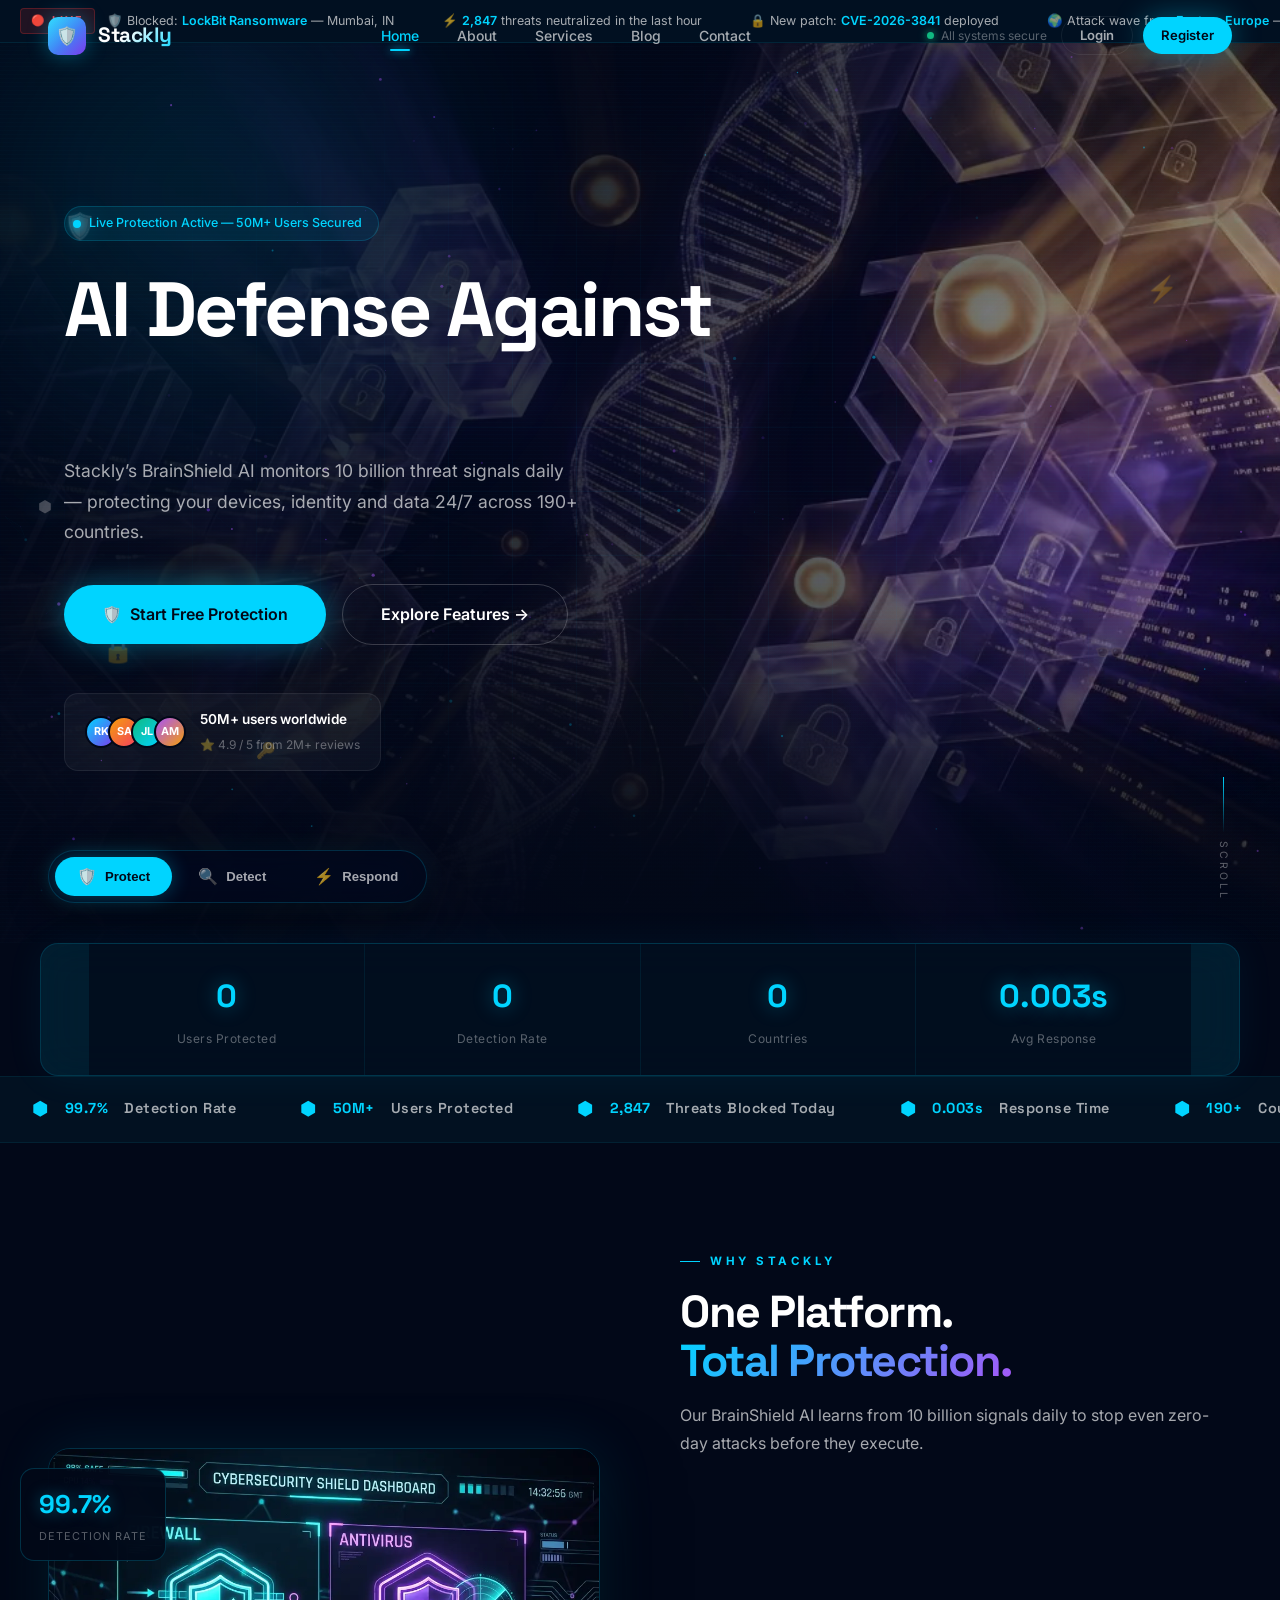
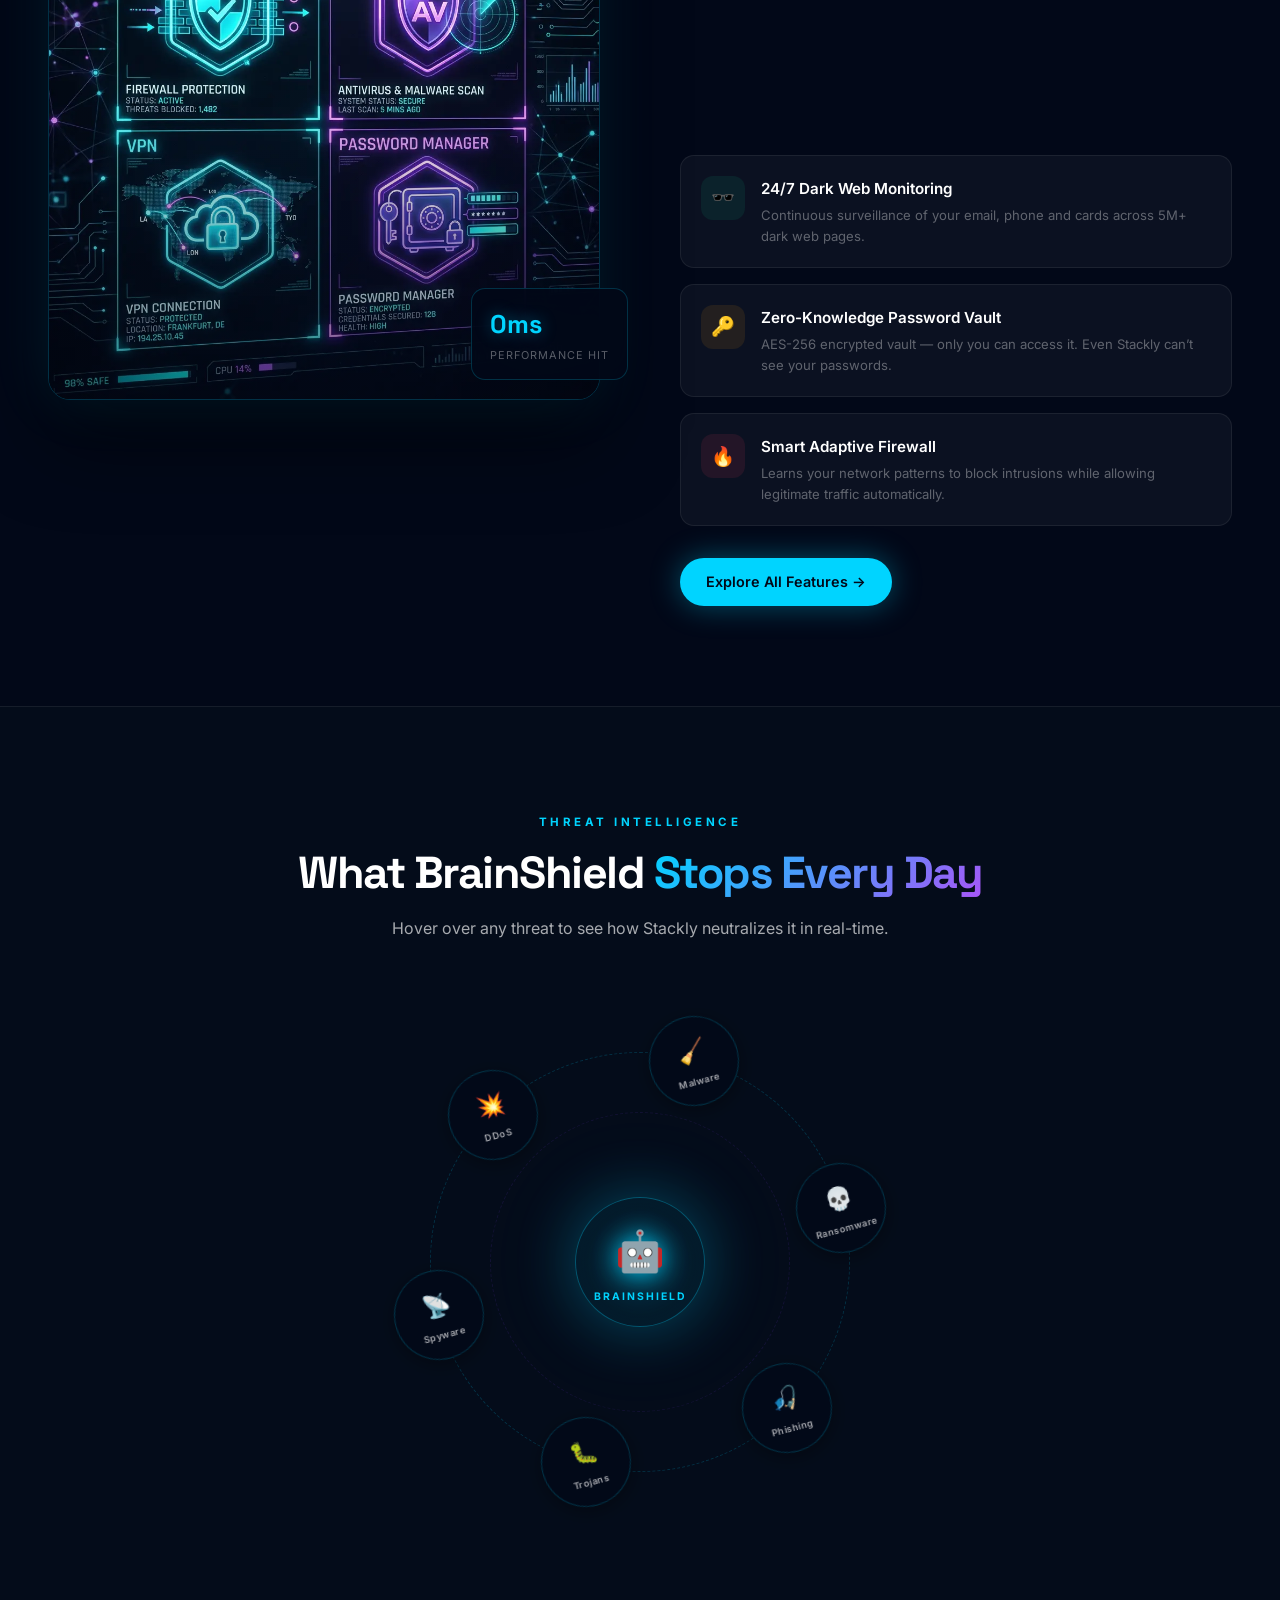
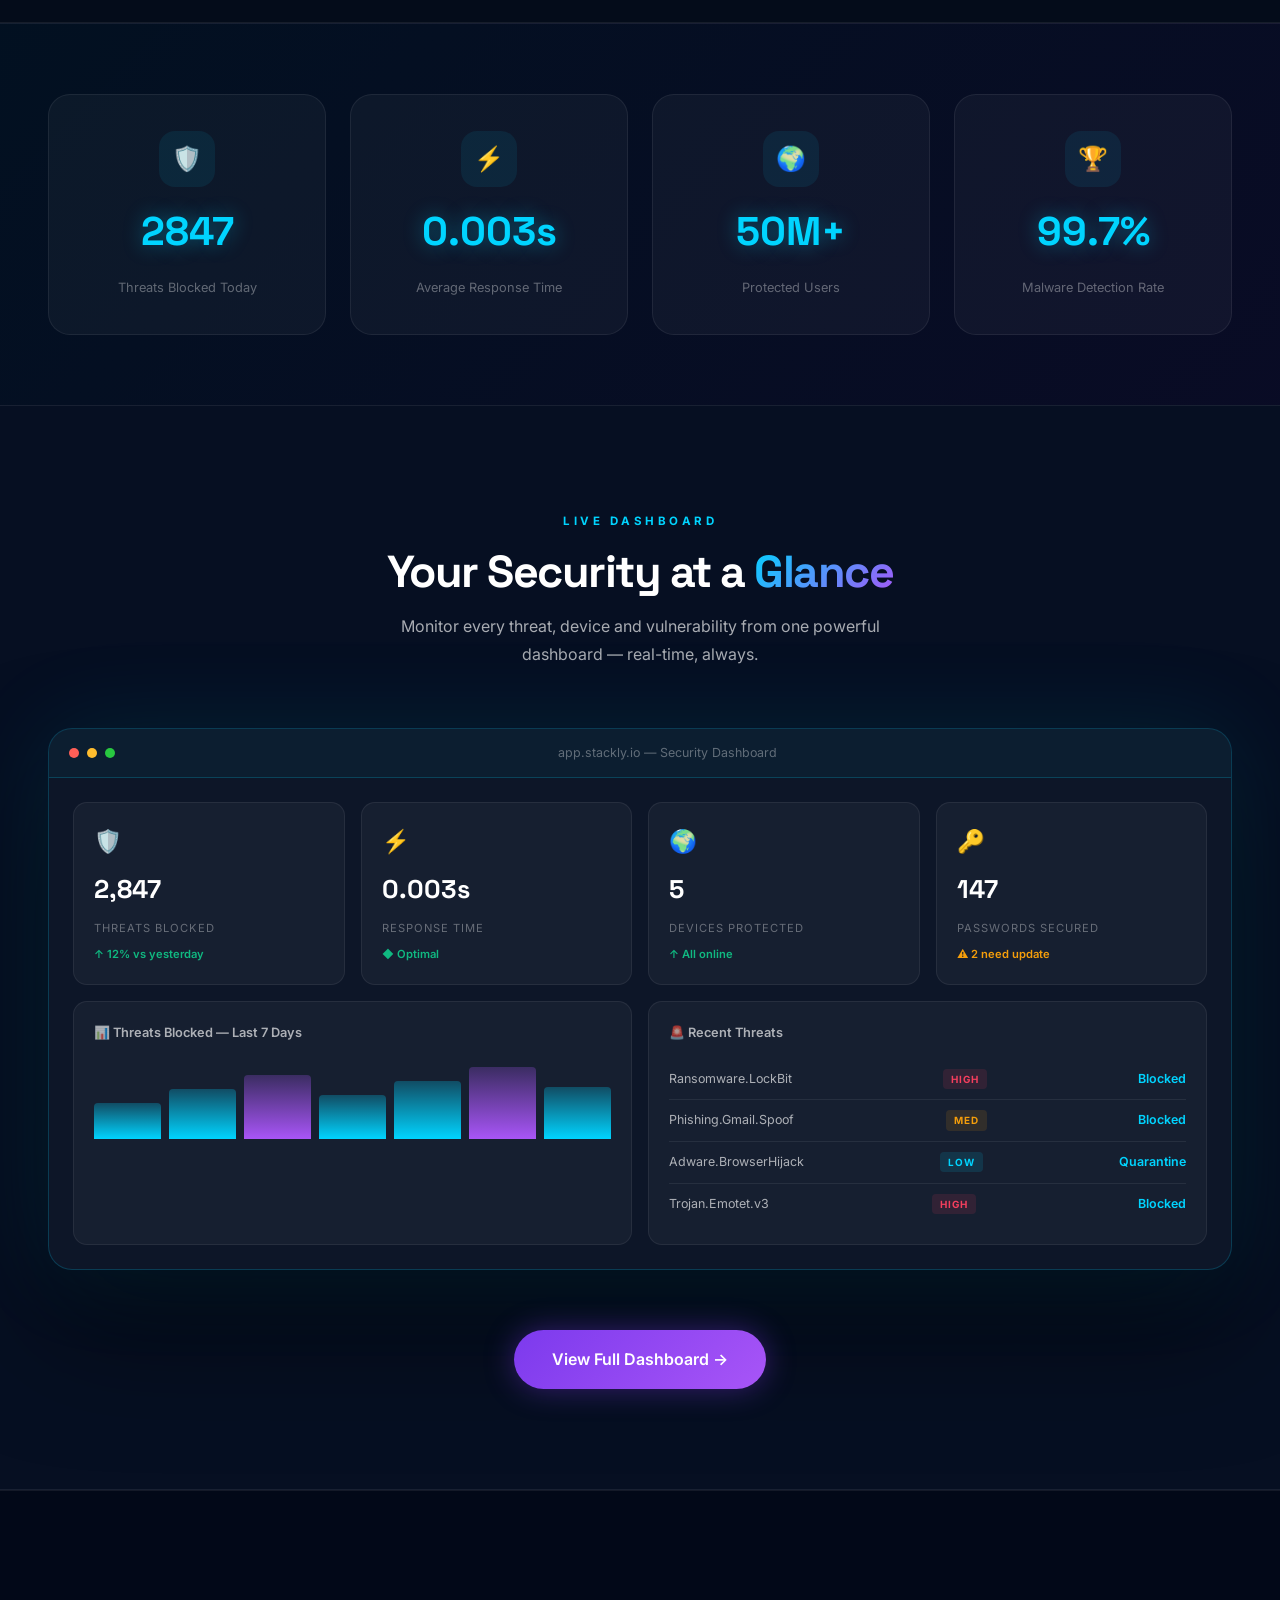
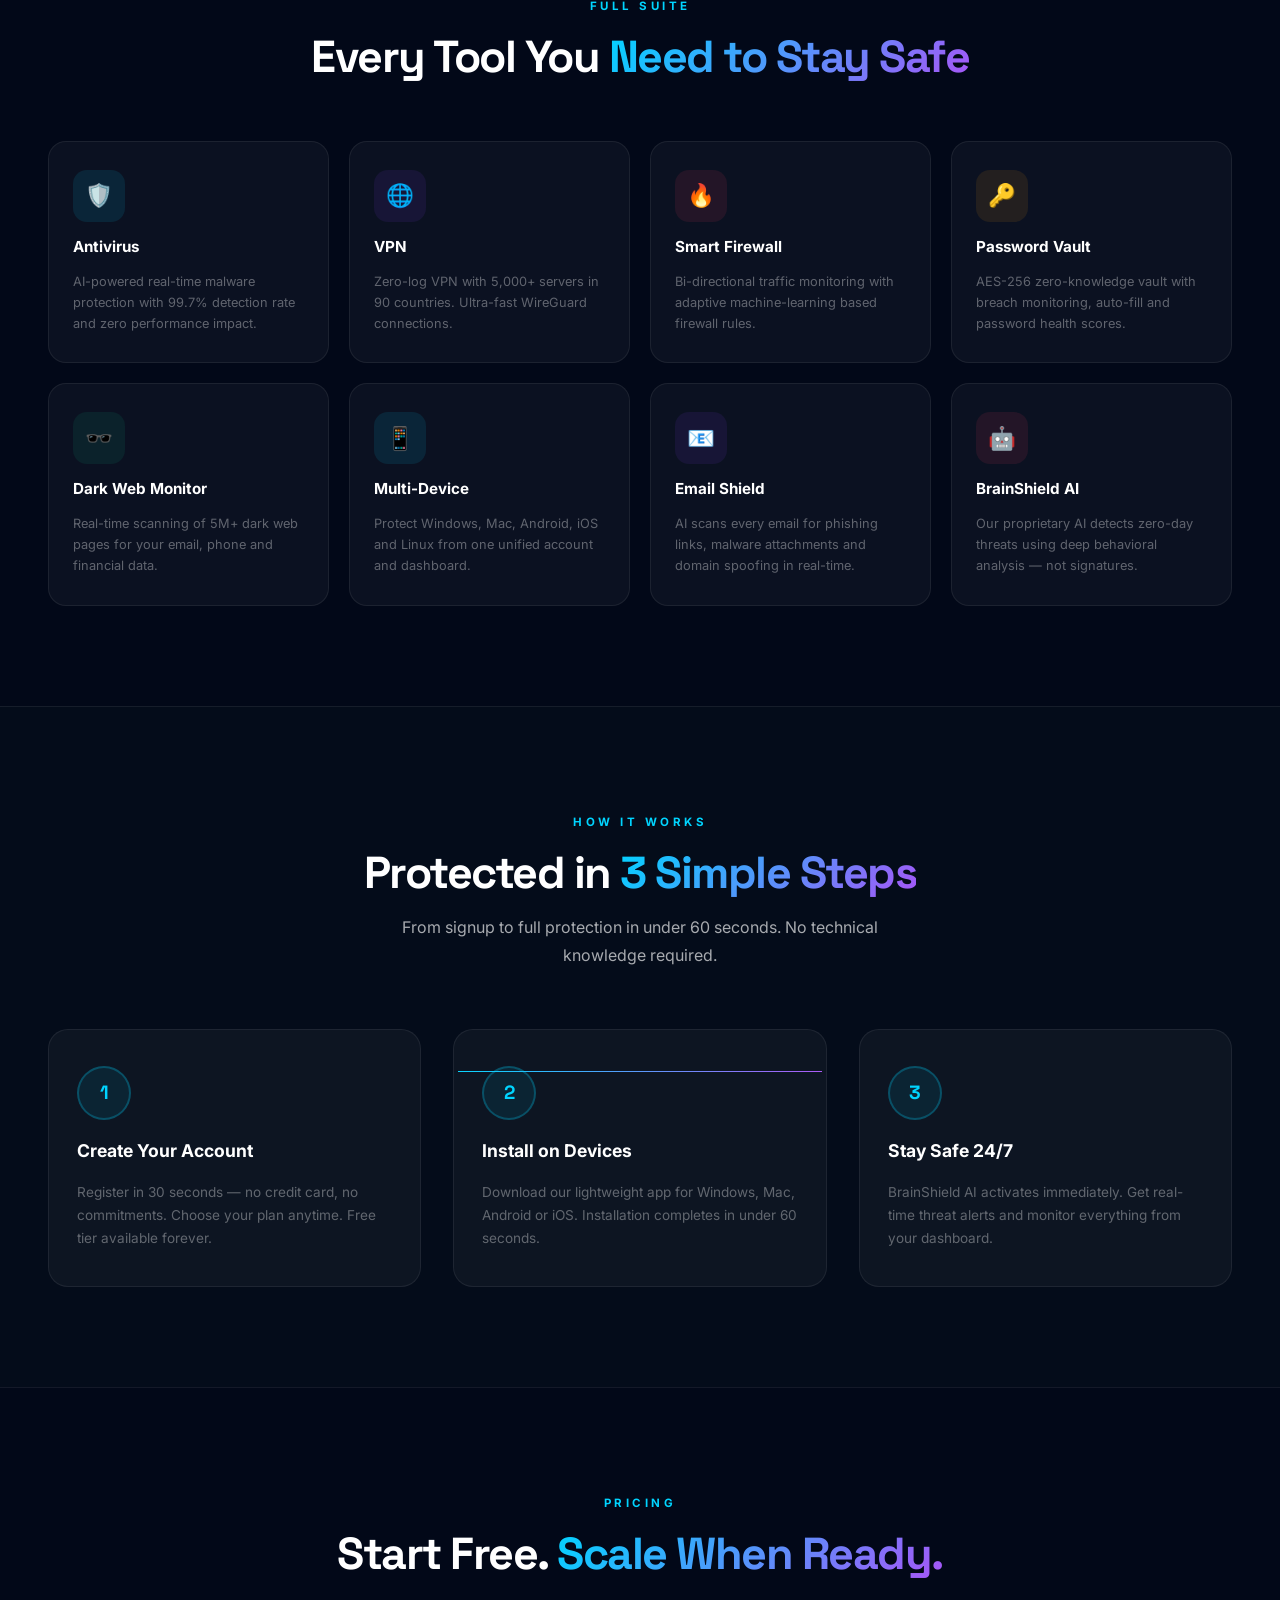
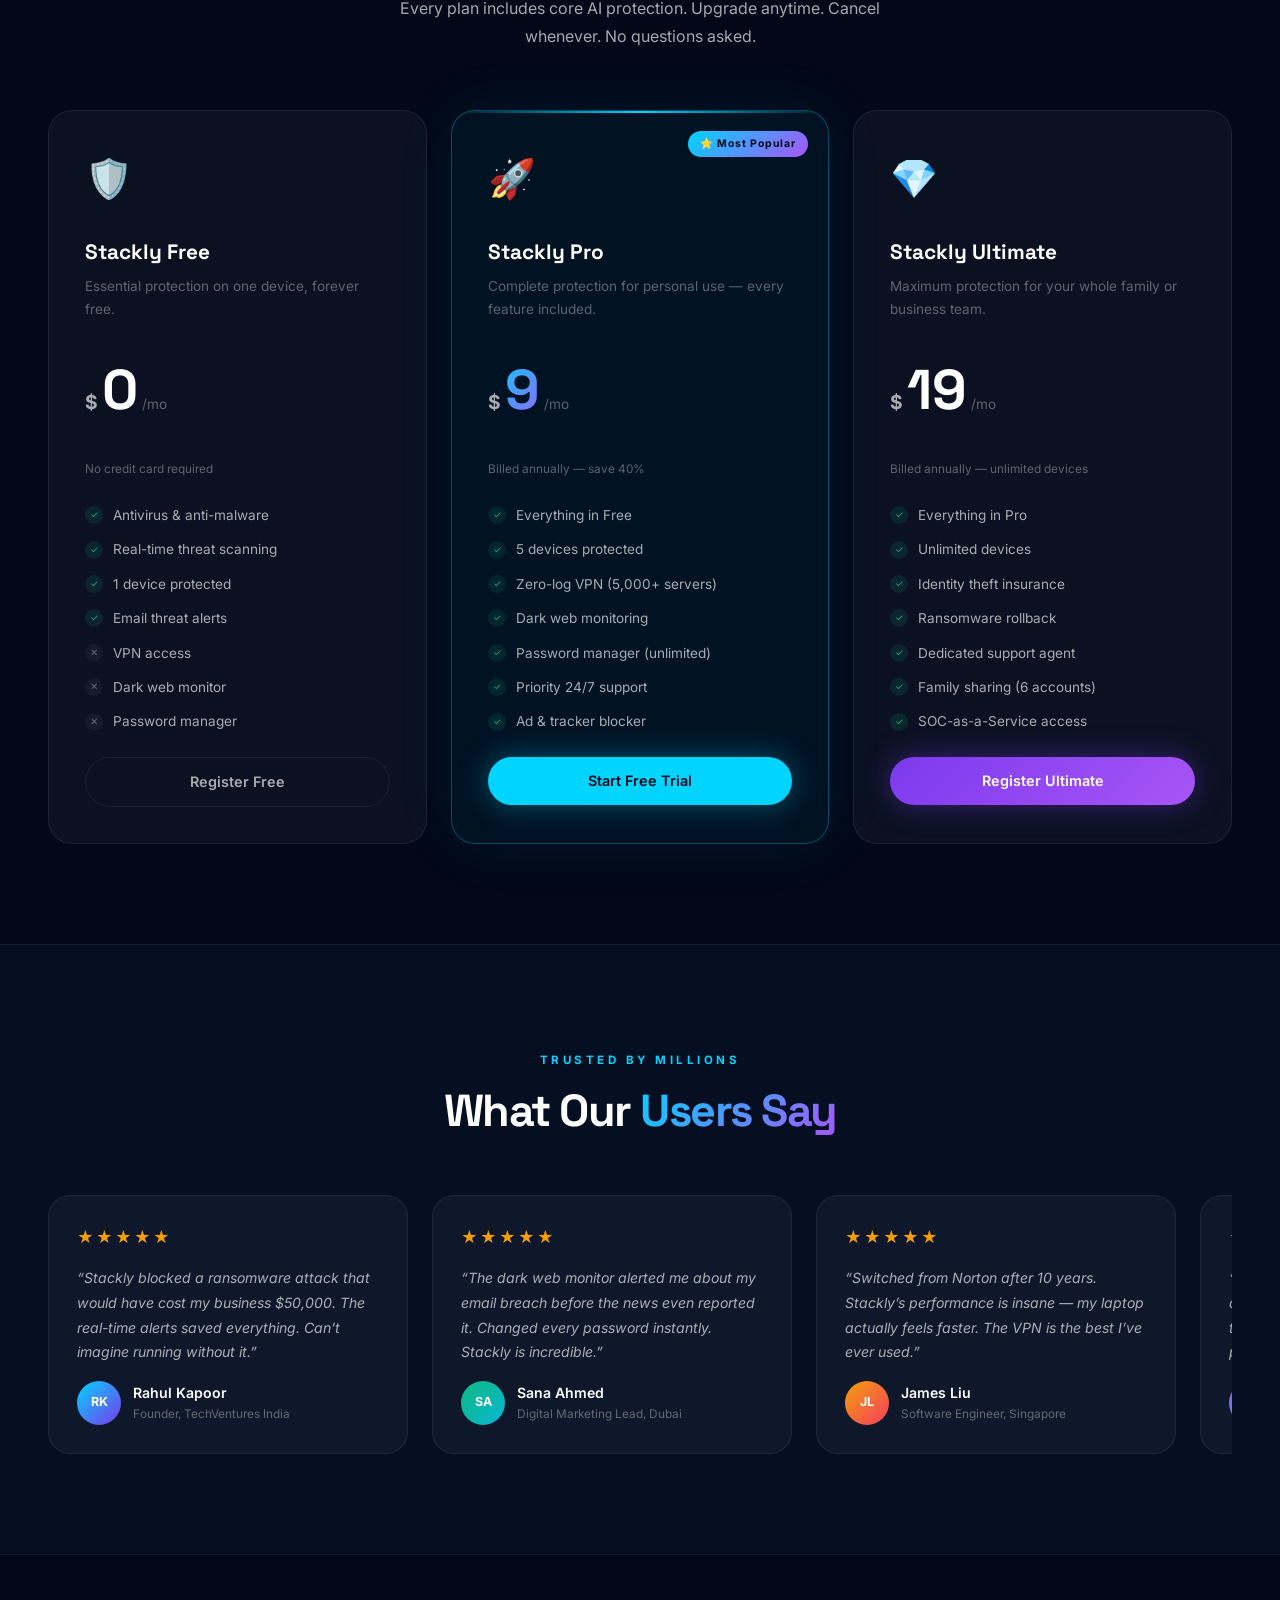
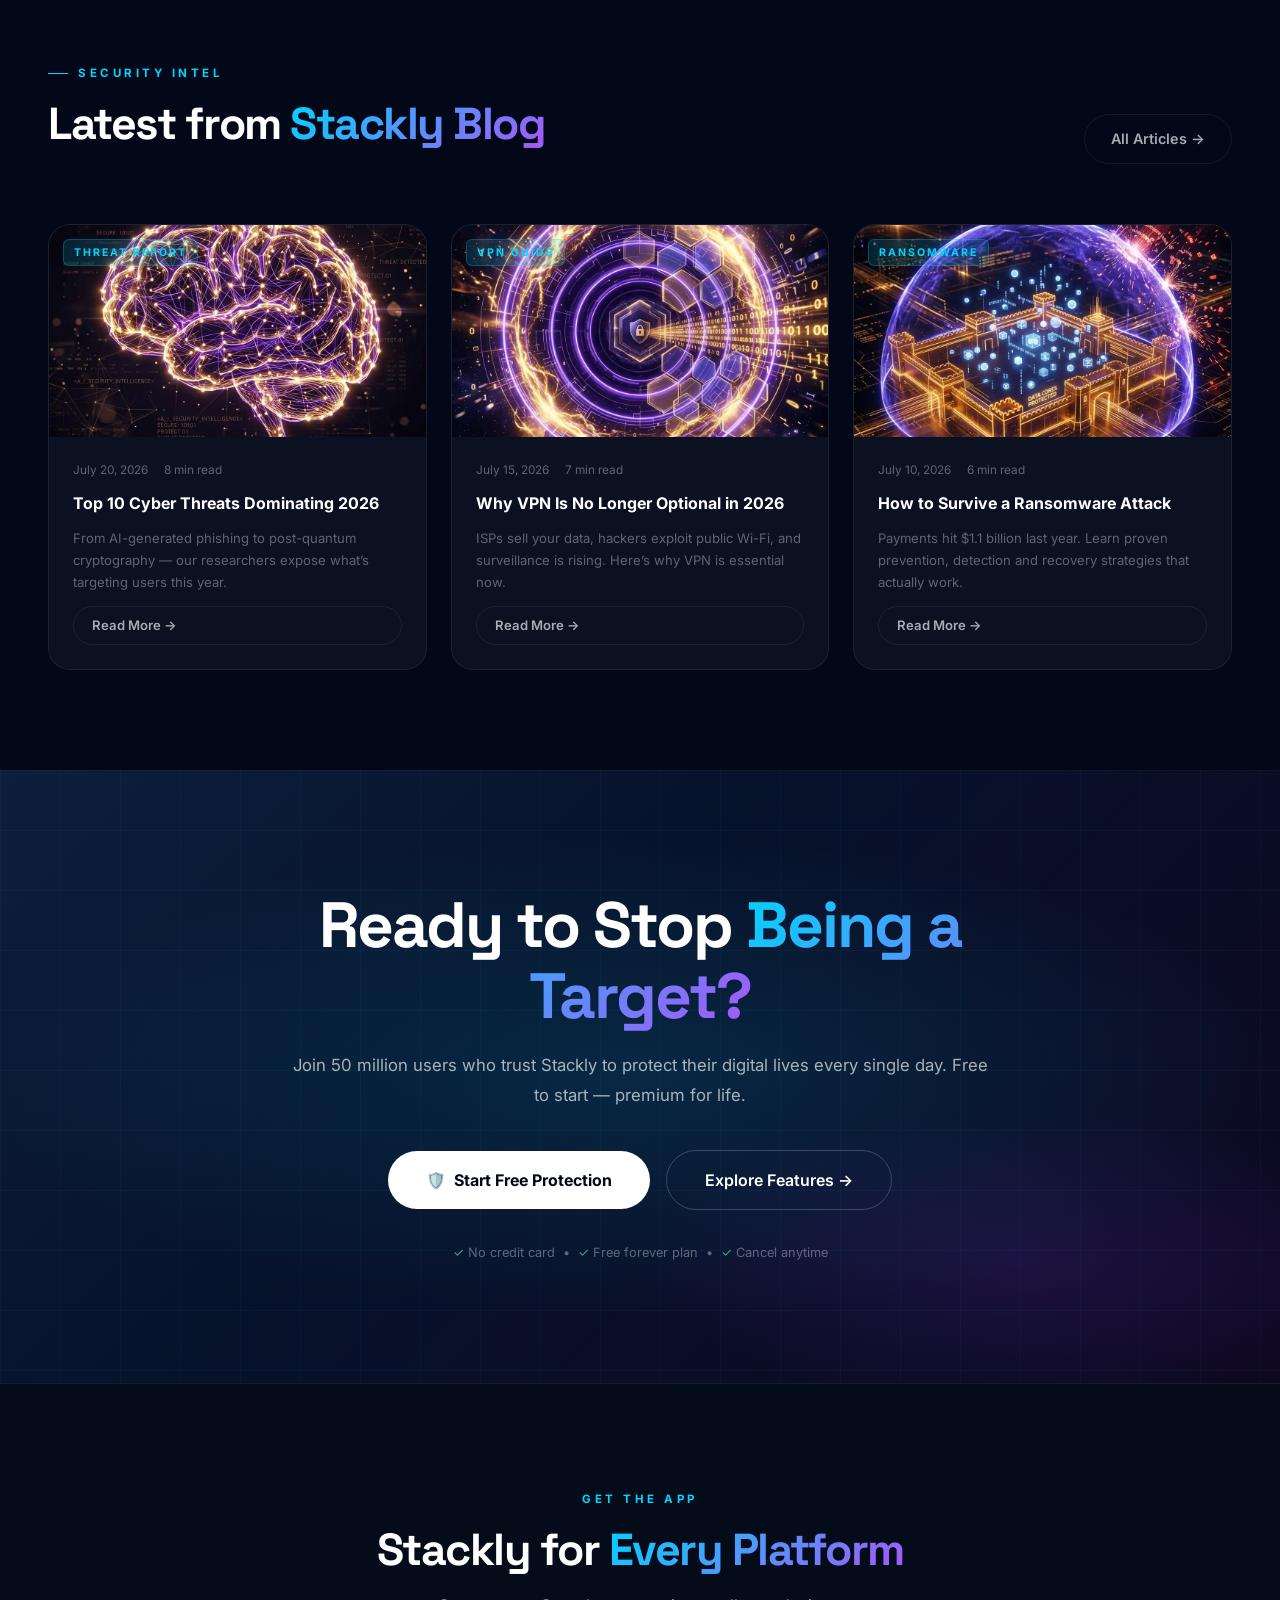
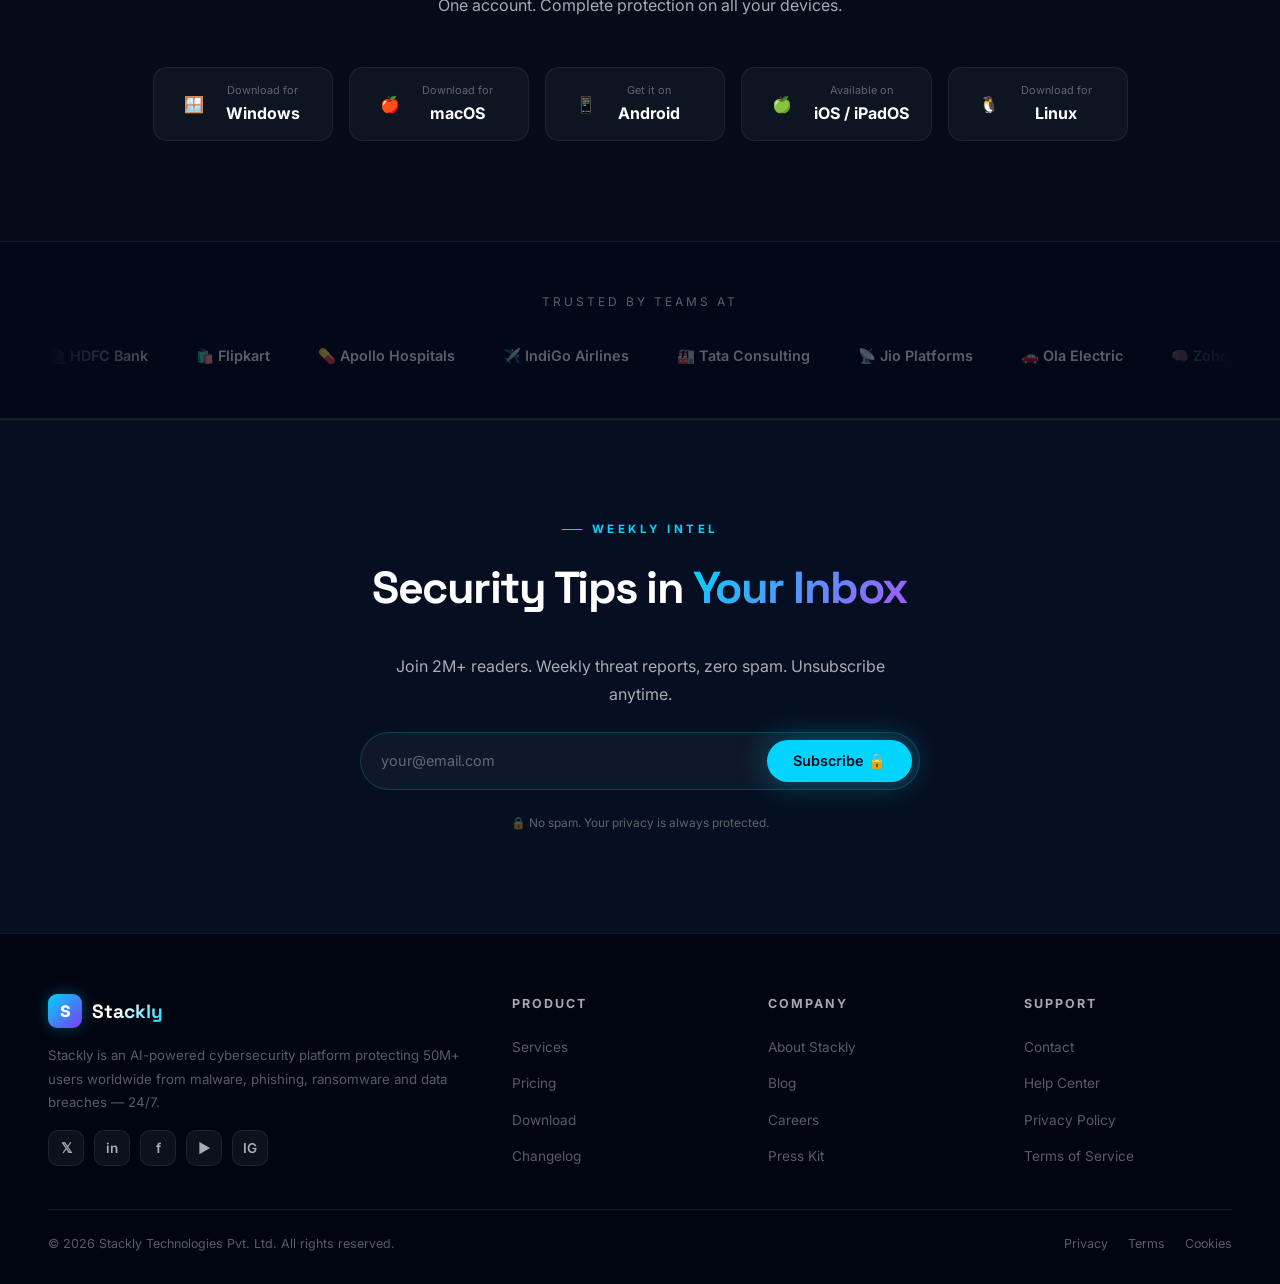
==== commit 18331c98: "Revert "feat: complete redesign of homepage with clean clinical light theme" This reverts commit be0" ====
--- a/index.html
+++ b/index.html
@@ -3,15 +3,48 @@
 <head>
   <meta charset="UTF-8">
   <meta name="viewport" content="width=device-width,initial-scale=1.0">
-  <title>Stackly &mdash; Enterprise Cybersecurity, Reimagined</title>
-  <meta name="description" content="Stackly protects 50M+ users from malware, ransomware, and data breaches with ultra-clean, clinical AI security.">
+  <title>Stackly &mdash; AI-Powered Cybersecurity Platform</title>
+  <meta name="description" content="Stackly protects 50M+ users from malware, ransomware, phishing and data breaches with real-time AI security.">
   <link rel="preconnect" href="https://fonts.googleapis.com">
-  <link href="https://fonts.googleapis.com/css2?family=Inter:wght@300;400;500;600;700&family=Outfit:wght@300;400;500;600;700;800&display=swap" rel="stylesheet">
+  <link href="https://fonts.googleapis.com/css2?family=Space+Grotesk:wght@300;400;500;600;700;800&family=Inter:wght@300;400;500;600;700&display=swap" rel="stylesheet">
   <link rel="stylesheet" href="home.css">
 </head>
 <body>
 
-<!-- NAVBAR -->
+<!-- ══ SPLASH ══════════════════════════════════════════════ -->
+<div id="splash-screen">
+  <div class="splash-logo-wrap">
+    <div class="splash-rings">
+      <div class="splash-ring"></div>
+      <div class="splash-ring"></div>
+      <div class="splash-ring"></div>
+    </div>
+    <div class="splash-icon">&#x1F6E1;&#xFE0F;</div>
+    <div class="splash-brand">Stackly</div>
+    <div class="splash-sub">AI-Powered Security</div>
+  </div>
+  <div class="splash-bar"><div class="splash-bar-fill"></div></div>
+  <div class="splash-status">Initializing BrainShield AI Engine&hellip;</div>
+</div>
+
+<!-- ══ LIVE THREAT TICKER ══════════════════════════════════ -->
+<div class="threat-ticker">
+  <span class="ticker-label">&#x1F534; LIVE</span>
+  <div class="ticker-track">
+    <span class="ticker-item">&#x1F6E1;&#xFE0F; Blocked: <span>LockBit Ransomware</span> &mdash; Mumbai, IN</span>
+    <span class="ticker-item">&#x26A1; <span>2,847</span> threats neutralized in the last hour</span>
+    <span class="ticker-item">&#x1F512; New patch: <span>CVE-2026-3841</span> deployed</span>
+    <span class="ticker-item">&#x1F30D; Attack wave from <span>Eastern Europe</span> &mdash; all users protected</span>
+    <span class="ticker-item">&#x1F4CA; Detection rate today: <span>99.97%</span></span>
+    <span class="ticker-item">&#x1F576;&#xFE0F; Dark web scan: <span>0 new breaches</span> found</span>
+    <span class="ticker-item">&#x26A1; Blocked: <span>Emotet Trojan</span> &mdash; Bangalore, IN</span>
+    <span class="ticker-item">&#x1F6E1;&#xFE0F; Blocked: <span>LockBit Ransomware</span> &mdash; Mumbai, IN</span>
+    <span class="ticker-item">&#x26A1; <span>2,847</span> threats neutralized in the last hour</span>
+    <span class="ticker-item">&#x1F4CA; Detection rate today: <span>99.97%</span></span>
+  </div>
+</div>
+
+<!-- ══ NAVBAR ══════════════════════════════════════════════ -->
 <nav class="navbar" id="navbar">
   <a href="index.html" class="nav-brand">
     <div class="brand-icon">&#x1F6E1;&#xFE0F;</div>
@@ -24,229 +57,853 @@
     <li><a href="blog.html">Blog</a></li>
     <li><a href="contact.html">Contact</a></li>
   </ul>
+  <div class="nav-status">
+    <div class="nav-dot"></div>
+    All systems secure
+  </div>
   <div class="nav-right">
-    <a href="login.html" class="btn btn-ghost btn-sm">Sign in</a>
-    <a href="register.html" class="btn btn-primary btn-sm">Get Started</a>
-  </div>
+    <a href="login.html" class="btn btn-ghost btn-sm">Login</a>
+    <a href="register.html" class="btn btn-primary btn-sm">Register</a>
+  </div>
+  <div class="hamburger" id="hamburger"><span></span><span></span><span></span></div>
 </nav>
 
-<!-- HERO -->
+<!-- Mobile menu -->
+<div class="mobile-menu" id="mobile-menu">
+  <a href="index.html">&#x1F3E0; Home</a>
+  <a href="about.html">&#x1F3E2; About</a>
+  <a href="services.html">&#x1F6E1;&#xFE0F; Services</a>
+  <a href="blog.html">&#x1F4F0; Blog</a>
+  <a href="contact.html">&#x1F4EC; Contact</a>
+  <div class="mobile-divider"></div>
+  <a href="login.html" class="btn btn-ghost btn-full">Login</a>
+  <a href="register.html" class="btn btn-primary btn-full" style="margin-top:8px;">Register Free</a>
+</div>
+
+<!-- ══ HERO SECTION ═════════════════════════════════════════
+     FMCG Patterns: Crossfade BG slides · Floating elements
+     Glassmorphic pill-switcher · Scroll-down cue
+     ═════════════════════════════════════════════════════════ -->
 <section id="hero">
-  <div class="hero-inner">
-    <div class="hero-badge">
-      &#x2728; Introducing Stackly 3.0 &mdash; A new era of clinical security
-    </div>
-    <h1 class="hero-h1">Enterprise security.<br><span>Beautifully simple.</span></h1>
+
+  <!-- Background slide images (crossfade on switcher click) -->
+  <div class="hero-slide hero-slide-0"></div>
+  <div class="hero-slide hero-slide-1"></div>
+  <div class="hero-slide hero-slide-2"></div>
+
+  <!-- Dark overlay -->
+  <div class="hero-overlay"></div>
+
+  <!-- Scanlines -->
+  <div class="hero-scanlines"></div>
+
+  <!-- Glowing blobs -->
+  <div class="hero-blob hero-blob-1"></div>
+  <div class="hero-blob hero-blob-2"></div>
+  <div class="hero-blob hero-blob-3"></div>
+
+  <!-- Floating icons (like FMCG leaves) -->
+  <div class="hero-float-el fe-1">&#x1F6E1;&#xFE0F;</div>
+  <div class="hero-float-el fe-2">&#x1F512;</div>
+  <div class="hero-float-el fe-3">&#x26A1;</div>
+  <div class="hero-float-el fe-4">&#x1F576;&#xFE0F;</div>
+  <div class="hero-float-el fe-5">&#x2B22;</div>
+  <div class="hero-float-el fe-6">&#x1F511;</div>
+
+  <!-- Particle canvas + grid -->
+  <canvas id="hero-canvas"></canvas>
+  <div class="hero-grid"></div>
+  <div class="hero-vignette"></div>
+
+  <!-- ── Hero content ── -->
+  <div class="hero-content">
+    <div class="hero-label">
+      <div class="hero-label-dot"></div>
+      Live Protection Active &mdash; 50M+ Users Secured
+    </div>
+
+    <h1 class="hero-headline">
+      <span class="hl-main">AI Defense Against</span>
+      <span class="hl-gradient">
+        <span class="hl-typewriter"><span id="typewriter" data-words='["Malware","Ransomware","Phishing","Data Breaches","Hackers","Zero-Days"]'>Malware</span></span>
+      </span>
+    </h1>
+
     <p class="hero-desc">
-      Protect your data, secure your workforce, and monitor threats with zero friction. 
-      Experience AI-powered cybersecurity that doesn't compromise on design or performance.
+      Stackly&rsquo;s BrainShield AI monitors 10 billion threat signals daily &mdash; protecting your devices, identity and data 24/7 across 190+ countries.
     </p>
+
     <div class="hero-actions">
-      <a href="register.html" class="btn btn-blue btn-lg">Start Free Trial</a>
-      <a href="services.html" class="btn btn-outline btn-lg">Explore Features</a>
-    </div>
-
-    <div class="hero-mockup">
-      <div class="hero-blob"></div>
-      <img src="images/features.webp" alt="Stackly Clean Dashboard Mockup" class="mockup-img">
-    </div>
-  </div>
-</section>
-
-<!-- STATS BAR -->
-<div class="stats-bar">
-  <div class="stats-grid">
-    <div class="stat-item">
-      <div class="stat-num">50M+</div>
-      <div class="stat-lbl">Threats blocked daily</div>
-    </div>
-    <div class="stat-item">
-      <div class="stat-num">99.99%</div>
-      <div class="stat-lbl">Guaranteed uptime</div>
-    </div>
-    <div class="stat-item">
-      <div class="stat-num">&lt;50ms</div>
-      <div class="stat-lbl">Threat response time</div>
-    </div>
-    <div class="stat-item">
-      <div class="stat-num">24/7</div>
-      <div class="stat-lbl">Expert monitoring</div>
-    </div>
+      <a href="404.html" class="btn btn-primary btn-lg">&#x1F6E1;&#xFE0F;&nbsp; Start Free Protection</a>
+      <a href="404.html" class="btn btn-outline btn-lg">Explore Features &rarr;</a>
+    </div>
+
+    <div class="hero-trust">
+      <div class="trust-avs">
+        <div class="trust-av ta1">RK</div>
+        <div class="trust-av ta2">SA</div>
+        <div class="trust-av ta3">JL</div>
+        <div class="trust-av ta4">AM</div>
+      </div>
+      <div class="trust-info">
+        <strong>50M+ users worldwide</strong>
+        <span>&#x2B50; 4.9 / 5 from 2M+ reviews</span>
+      </div>
+    </div>
+  </div>
+
+  <!-- ── Glassmorphic pill-switcher (FMCG style) ── -->
+  <div class="hero-switcher">
+    <button class="switcher-btn active" data-idx="0">
+      <span class="sw-icon">&#x1F6E1;&#xFE0F;</span> Protect
+    </button>
+    <button class="switcher-btn" data-idx="1">
+      <span class="sw-icon">&#x1F50D;</span> Detect
+    </button>
+    <button class="switcher-btn" data-idx="2">
+      <span class="sw-icon">&#x26A1;</span> Respond
+    </button>
+  </div>
+
+  <!-- ── Scroll cue (FMCG style) ── -->
+  <div class="hero-scroll-cue">
+    <div class="scroll-cue-line"></div>
+    <div class="scroll-cue-text">Scroll</div>
+  </div>
+
+</section>
+
+<!-- Hero stats bar (below hero, inside its own section) -->
+<div class="hero-stats" style="margin:0 auto;max-width:1200px;padding:0 48px;">
+  <div class="hs">
+    <div class="hs-num" data-count="50" data-suffix="M+">0</div>
+    <div class="hs-lbl">Users Protected</div>
+  </div>
+  <div class="hs">
+    <div class="hs-num" data-count="99" data-suffix=".7%">0</div>
+    <div class="hs-lbl">Detection Rate</div>
+  </div>
+  <div class="hs">
+    <div class="hs-num" data-count="190" data-suffix="+">0</div>
+    <div class="hs-lbl">Countries</div>
+  </div>
+  <div class="hs">
+    <div class="hs-num">0.003s</div>
+    <div class="hs-lbl">Avg Response</div>
   </div>
 </div>
 
-<!-- FEATURES SECTION -->
+<!-- ══ MARQUEE SEPARATOR (FMCG marquee) ════════════════════ -->
+<div class="marquee-strip">
+  <div class="marquee-track">
+    <div class="marquee-item"><span class="mi-sep">&#x2B22;</span> <strong>99.7%</strong> Detection Rate</div>
+    <div class="marquee-item"><span class="mi-sep">&#x2B22;</span> <strong>50M+</strong> Users Protected</div>
+    <div class="marquee-item"><span class="mi-sep">&#x2B22;</span> <strong>2,847</strong> Threats Blocked Today</div>
+    <div class="marquee-item"><span class="mi-sep">&#x2B22;</span> <strong>0.003s</strong> Response Time</div>
+    <div class="marquee-item"><span class="mi-sep">&#x2B22;</span> <strong>190+</strong> Countries Covered</div>
+    <div class="marquee-item"><span class="mi-sep">&#x2B22;</span> <strong>24/7</strong> AI Monitoring</div>
+    <div class="marquee-item"><span class="mi-sep">&#x2B22;</span> <strong>AES-256</strong> Encryption</div>
+    <div class="marquee-item"><span class="mi-sep">&#x2B22;</span> <strong>Zero-Log</strong> VPN Policy</div>
+    <!-- Duplicate for seamless loop -->
+    <div class="marquee-item"><span class="mi-sep">&#x2B22;</span> <strong>99.7%</strong> Detection Rate</div>
+    <div class="marquee-item"><span class="mi-sep">&#x2B22;</span> <strong>50M+</strong> Users Protected</div>
+    <div class="marquee-item"><span class="mi-sep">&#x2B22;</span> <strong>2,847</strong> Threats Blocked Today</div>
+    <div class="marquee-item"><span class="mi-sep">&#x2B22;</span> <strong>0.003s</strong> Response Time</div>
+    <div class="marquee-item"><span class="mi-sep">&#x2B22;</span> <strong>190+</strong> Countries Covered</div>
+    <div class="marquee-item"><span class="mi-sep">&#x2B22;</span> <strong>24/7</strong> AI Monitoring</div>
+    <div class="marquee-item"><span class="mi-sep">&#x2B22;</span> <strong>AES-256</strong> Encryption</div>
+    <div class="marquee-item"><span class="mi-sep">&#x2B22;</span> <strong>Zero-Log</strong> VPN Policy</div>
+  </div>
+</div>
+
+<!-- ══ FEATURES — 2-col image + list ══════════════════════ -->
 <section id="features">
   <div class="section-inner">
-    <div class="text-center">
-      <span class="section-tag">Core Infrastructure</span>
-      <h2 class="section-h2">Security without the complexity.</h2>
-      <p class="section-desc">We stripped away the noise so you can focus on what matters. Clinical precision meets effortless management.</p>
-    </div>
-    
-    <div class="features-grid">
-      <div class="feat-card">
-        <div class="feat-ico">&#x1F9E0;</div>
-        <h3>AI Threat Detection</h3>
-        <p>Our proprietary neural networks instantly identify and neutralize zero-day exploits before they breach your perimeter.</p>
-      </div>
-      <div class="feat-card">
-        <div class="feat-ico">&#x26A1;</div>
-        <h3>Real-time Monitoring</h3>
-        <p>A crystal-clear dashboard that gives you immediate insight into your organization's entire security posture.</p>
-      </div>
-      <div class="feat-card">
-        <div class="feat-ico">&#x1F310;</div>
-        <h3>Cloud-native Protection</h3>
-        <p>Built for the modern edge. Seamlessly secure remote workers, cloud instances, and on-premise infrastructure.</p>
-      </div>
-    </div>
-  </div>
-</section>
-
-<!-- SPLIT FEATURE -->
-<section class="split-feat">
-  <div class="split-feat-grid">
-    <div class="sf-img-wrap">
-      <img src="images/about_new.webp" alt="Stackly UI" class="sf-img">
-    </div>
-    <div>
-      <span class="section-tag">Effortless Control</span>
-      <h2 class="section-h2">Designed for humans.<br>Built for the enterprise.</h2>
-      <p class="section-desc" style="margin-bottom: 24px;">Traditional security tools are clunky and hard to manage. Stackly gives you a clinical, beautiful interface that puts you in total control.</p>
-      
-      <div class="sf-list">
-        <div class="sf-item">
-          <div class="sf-check">&#x2713;</div>
-          <div>
-            <h4>One-click Remediation</h4>
-            <p>Fix vulnerabilities instantly with intelligent, automated patching and response workflows.</p>
-          </div>
-        </div>
-        <div class="sf-item">
-          <div class="sf-check">&#x2713;</div>
-          <div>
-            <h4>Frictionless Compliance</h4>
-            <p>Automatically generate reports for SOC2, HIPAA, and GDPR compliance directly from the dashboard.</p>
-          </div>
-        </div>
-        <div class="sf-item">
-          <div class="sf-check">&#x2713;</div>
-          <div>
-            <h4>Zero Trust Architecture</h4>
-            <p>Verify every user and device automatically without slowing down your team's workflow.</p>
-          </div>
-        </div>
-      </div>
-    </div>
-  </div>
-</section>
-
-<!-- PRICING SECTION -->
+    <div class="feat-grid">
+
+      <!-- Visual side -->
+      <div class="feat-visual reveal">
+        <div class="feat-img-wrap">
+          <img src="images/features.webp" alt="Stackly Security Features">
+        </div>
+        <div class="feat-badge fb1">
+          <div class="fb-num">99.7%</div>
+          <div class="fb-lbl">Detection Rate</div>
+        </div>
+        <div class="feat-badge fb2">
+          <div class="fb-num">0ms</div>
+          <div class="fb-lbl">Performance Hit</div>
+        </div>
+      </div>
+
+      <!-- Text side -->
+      <div>
+        <div class="section-tag">Why Stackly</div>
+        <h2 class="section-h2">One Platform.<br><span>Total Protection.</span></h2>
+        <p class="section-desc">Our BrainShield AI learns from 10 billion signals daily to stop even zero-day attacks before they execute.</p>
+        <div class="feat-list">
+          <div class="feat-item reveal">
+            <div class="fi-ico ic-cyan">&#x1F6E1;&#xFE0F;</div>
+            <div class="fi-body">
+              <h4>AI Real-Time Detection</h4>
+              <p>Scans 100,000+ files/sec and blocks threats before execution &mdash; no signatures needed.</p>
+            </div>
+          </div>
+          <div class="feat-item reveal d1">
+            <div class="fi-ico ic-violet">&#x1F512;</div>
+            <div class="fi-body">
+              <h4>Zero-Log VPN &mdash; 5,000+ Servers</h4>
+              <p>Military-grade AES-256 encryption across 90 countries. Your IP stays completely hidden.</p>
+            </div>
+          </div>
+          <div class="feat-item reveal d2">
+            <div class="fi-ico ic-green">&#x1F576;&#xFE0F;</div>
+            <div class="fi-body">
+              <h4>24/7 Dark Web Monitoring</h4>
+              <p>Continuous surveillance of your email, phone and cards across 5M+ dark web pages.</p>
+            </div>
+          </div>
+          <div class="feat-item reveal d3">
+            <div class="fi-ico ic-amber">&#x1F511;</div>
+            <div class="fi-body">
+              <h4>Zero-Knowledge Password Vault</h4>
+              <p>AES-256 encrypted vault &mdash; only you can access it. Even Stackly can&rsquo;t see your passwords.</p>
+            </div>
+          </div>
+          <div class="feat-item reveal d4">
+            <div class="fi-ico ic-rose">&#x1F525;</div>
+            <div class="fi-body">
+              <h4>Smart Adaptive Firewall</h4>
+              <p>Learns your network patterns to block intrusions while allowing legitimate traffic automatically.</p>
+            </div>
+          </div>
+        </div>
+        <a href="404.html" class="btn btn-primary" style="margin-top:32px;">Explore All Features &rarr;</a>
+      </div>
+
+    </div>
+  </div>
+</section>
+
+<!-- ══ ORBIT SECTION (FMCG product-orbit adapted) ══════════ -->
+<section id="orbit-section">
+  <div class="section-inner">
+    <div class="orbit-wrap">
+      <div class="text-center reveal">
+        <div class="section-tag">Threat Intelligence</div>
+        <h2 class="section-h2">What BrainShield <span>Stops Every Day</span></h2>
+        <p class="section-desc" style="margin:0 auto;">Hover over any threat to see how Stackly neutralizes it in real-time.</p>
+      </div>
+
+      <!-- Orbit stage -->
+      <div class="orbit-stage">
+        <!-- Dashed orbit rings -->
+        <div class="orbit-ring or-1"></div>
+        <div class="orbit-ring or-2"></div>
+
+        <!-- Center AI shield core -->
+        <div class="orbit-core">
+          <div class="orbit-core-icon">&#x1F916;</div>
+          <div class="orbit-core-lbl">BrainShield</div>
+        </div>
+
+        <!-- 6 Threat orbit nodes -->
+        <div class="orbit-node">
+          <div class="orbit-node-icon">&#x1F9F9;</div>
+          <div class="orbit-node-lbl">Malware</div>
+          <div class="orbit-card">
+            <h4>Malware Detection</h4>
+            <p>AI behavioral analysis detects malware in 0.003s without signature files.</p>
+            <span class="oc-badge">&#x2713; Blocked in 0.003s</span>
+          </div>
+        </div>
+
+        <div class="orbit-node">
+          <div class="orbit-node-icon">&#x1F480;</div>
+          <div class="orbit-node-lbl">Ransomware</div>
+          <div class="orbit-card">
+            <h4>Ransomware Shield</h4>
+            <p>Detects encryption behavior instantly, rolls back changes before data is lost.</p>
+            <span class="oc-badge">&#x2713; Auto-rollback ready</span>
+          </div>
+        </div>
+
+        <div class="orbit-node">
+          <div class="orbit-node-icon">&#x1F3A3;</div>
+          <div class="orbit-node-lbl">Phishing</div>
+          <div class="orbit-card">
+            <h4>Phishing Protection</h4>
+            <p>AI scans every link and email in real-time, blocking fake sites before you click.</p>
+            <span class="oc-badge">&#x2713; 99.4% catch rate</span>
+          </div>
+        </div>
+
+        <div class="orbit-node">
+          <div class="orbit-node-icon">&#x1F41B;</div>
+          <div class="orbit-node-lbl">Trojans</div>
+          <div class="orbit-card">
+            <h4>Trojan Removal</h4>
+            <p>Detects hidden trojans disguised as legitimate software through heuristic scanning.</p>
+            <span class="oc-badge">&#x2713; Deep scan active</span>
+          </div>
+        </div>
+
+        <div class="orbit-node">
+          <div class="orbit-node-icon">&#x1F4E1;</div>
+          <div class="orbit-node-lbl">Spyware</div>
+          <div class="orbit-card">
+            <h4>Spyware Blocker</h4>
+            <p>Monitors all outbound data requests, blocking unauthorized data collection attempts.</p>
+            <span class="oc-badge">&#x2713; Privacy enforced</span>
+          </div>
+        </div>
+
+        <div class="orbit-node">
+          <div class="orbit-node-icon">&#x1F4A5;</div>
+          <div class="orbit-node-lbl">DDoS</div>
+          <div class="orbit-card">
+            <h4>DDoS Defense</h4>
+            <p>Traffic anomaly detection absorbs and deflects distributed denial-of-service floods.</p>
+            <span class="oc-badge">&#x2713; Network hardened</span>
+          </div>
+        </div>
+      </div><!-- /orbit-stage -->
+
+    </div>
+  </div>
+</section>
+
+<!-- ══ STATS ════════════════════════════════════════════════ -->
+<section id="stats">
+  <div class="stats-g">
+    <div class="stat-c reveal">
+      <div class="stat-ico">&#x1F6E1;&#xFE0F;</div>
+      <div class="stat-num" data-count="2847" data-suffix="">0</div>
+      <div class="stat-lbl">Threats Blocked Today</div>
+    </div>
+    <div class="stat-c reveal d1">
+      <div class="stat-ico">&#x26A1;</div>
+      <div class="stat-num">0.003s</div>
+      <div class="stat-lbl">Average Response Time</div>
+    </div>
+    <div class="stat-c reveal d2">
+      <div class="stat-ico">&#x1F30D;</div>
+      <div class="stat-num" data-count="50" data-suffix="M+">0</div>
+      <div class="stat-lbl">Protected Users</div>
+    </div>
+    <div class="stat-c reveal d3">
+      <div class="stat-ico">&#x1F3C6;</div>
+      <div class="stat-num">99.7%</div>
+      <div class="stat-lbl">Malware Detection Rate</div>
+    </div>
+  </div>
+</section>
+
+<!-- ══ DASHBOARD SHOWCASE ══════════════════════════════════ -->
+<section id="dashboard-showcase">
+  <div class="section-inner">
+    <div class="showcase-wrap">
+      <div class="text-center reveal">
+        <div class="section-tag">Live Dashboard</div>
+        <h2 class="section-h2">Your Security at a <span>Glance</span></h2>
+        <p class="section-desc" style="margin:0 auto;">Monitor every threat, device and vulnerability from one powerful dashboard &mdash; real-time, always.</p>
+      </div>
+
+      <div class="showcase-mockup reveal">
+        <div class="mock-bar">
+          <div class="mock-dot md-r"></div>
+          <div class="mock-dot md-y"></div>
+          <div class="mock-dot md-g"></div>
+          <div class="mock-url">app.stackly.io &mdash; Security Dashboard</div>
+        </div>
+        <div class="mock-body">
+          <div class="mock-stat">
+            <div class="ms-ico">&#x1F6E1;&#xFE0F;</div>
+            <div class="ms-num">2,847</div>
+            <div class="ms-lbl">Threats Blocked</div>
+            <div class="ms-trend trend-up">&#x2191; 12% vs yesterday</div>
+          </div>
+          <div class="mock-stat">
+            <div class="ms-ico">&#x26A1;</div>
+            <div class="ms-num">0.003s</div>
+            <div class="ms-lbl">Response Time</div>
+            <div class="ms-trend trend-up">&#x25C6; Optimal</div>
+          </div>
+          <div class="mock-stat">
+            <div class="ms-ico">&#x1F30D;</div>
+            <div class="ms-num">5</div>
+            <div class="ms-lbl">Devices Protected</div>
+            <div class="ms-trend trend-up">&#x2191; All online</div>
+          </div>
+          <div class="mock-stat">
+            <div class="ms-ico">&#x1F511;</div>
+            <div class="ms-num">147</div>
+            <div class="ms-lbl">Passwords Secured</div>
+            <div class="ms-trend trend-warn">&#x26A0; 2 need update</div>
+          </div>
+          <div class="mock-chart">
+            <div class="mc-title">&#x1F4CA; Threats Blocked &mdash; Last 7 Days</div>
+            <div class="mc-bars">
+              <div class="mc-bar" style="height:45%"></div>
+              <div class="mc-bar" style="height:62%"></div>
+              <div class="mc-bar v" style="height:80%"></div>
+              <div class="mc-bar" style="height:55%"></div>
+              <div class="mc-bar" style="height:72%"></div>
+              <div class="mc-bar v" style="height:90%"></div>
+              <div class="mc-bar" style="height:65%"></div>
+            </div>
+          </div>
+          <div class="mock-threats">
+            <div class="mt-title">&#x1F6A8; Recent Threats</div>
+            <div class="mt-row"><span class="mt-name">Ransomware.LockBit</span><span class="mt-badge tb-hi">HIGH</span><span class="mt-count">Blocked</span></div>
+            <div class="mt-row"><span class="mt-name">Phishing.Gmail.Spoof</span><span class="mt-badge tb-md">MED</span><span class="mt-count">Blocked</span></div>
+            <div class="mt-row"><span class="mt-name">Adware.BrowserHijack</span><span class="mt-badge tb-lo">LOW</span><span class="mt-count">Quarantine</span></div>
+            <div class="mt-row"><span class="mt-name">Trojan.Emotet.v3</span><span class="mt-badge tb-hi">HIGH</span><span class="mt-count">Blocked</span></div>
+          </div>
+        </div>
+      </div>
+
+      <a href="404.html" class="btn btn-violet btn-lg">View Full Dashboard &rarr;</a>
+    </div>
+  </div>
+</section>
+
+<!-- ══ FEATURE CARDS GRID ══════════════════════════════════ -->
+<section id="fcard-grid">
+  <div class="section-inner">
+    <div class="text-center reveal">
+      <div class="section-tag">Full Suite</div>
+      <h2 class="section-h2">Every Tool You <span>Need to Stay Safe</span></h2>
+    </div>
+    <div class="fcard-g">
+      <div class="fcard reveal">
+        <div class="fcard-ico ic-cyan">&#x1F6E1;&#xFE0F;</div>
+        <h3>Antivirus</h3>
+        <p>AI-powered real-time malware protection with 99.7% detection rate and zero performance impact.</p>
+      </div>
+      <div class="fcard reveal d1">
+        <div class="fcard-ico ic-violet">&#x1F310;</div>
+        <h3>VPN</h3>
+        <p>Zero-log VPN with 5,000+ servers in 90 countries. Ultra-fast WireGuard connections.</p>
+      </div>
+      <div class="fcard reveal d2">
+        <div class="fcard-ico ic-rose">&#x1F525;</div>
+        <h3>Smart Firewall</h3>
+        <p>Bi-directional traffic monitoring with adaptive machine-learning based firewall rules.</p>
+      </div>
+      <div class="fcard reveal d3">
+        <div class="fcard-ico ic-amber">&#x1F511;</div>
+        <h3>Password Vault</h3>
+        <p>AES-256 zero-knowledge vault with breach monitoring, auto-fill and password health scores.</p>
+      </div>
+      <div class="fcard reveal">
+        <div class="fcard-ico ic-green">&#x1F576;&#xFE0F;</div>
+        <h3>Dark Web Monitor</h3>
+        <p>Real-time scanning of 5M+ dark web pages for your email, phone and financial data.</p>
+      </div>
+      <div class="fcard reveal d1">
+        <div class="fcard-ico ic-cyan">&#x1F4F1;</div>
+        <h3>Multi-Device</h3>
+        <p>Protect Windows, Mac, Android, iOS and Linux from one unified account and dashboard.</p>
+      </div>
+      <div class="fcard reveal d2">
+        <div class="fcard-ico ic-violet">&#x1F4E7;</div>
+        <h3>Email Shield</h3>
+        <p>AI scans every email for phishing links, malware attachments and domain spoofing in real-time.</p>
+      </div>
+      <div class="fcard reveal d3">
+        <div class="fcard-ico ic-rose">&#x1F916;</div>
+        <h3>BrainShield AI</h3>
+        <p>Our proprietary AI detects zero-day threats using deep behavioral analysis &mdash; not signatures.</p>
+      </div>
+    </div>
+  </div>
+</section>
+
+<!-- ══ HOW IT WORKS ════════════════════════════════════════ -->
+<section id="hiw">
+  <div class="section-inner">
+    <div class="text-center reveal">
+      <div class="section-tag">How It Works</div>
+      <h2 class="section-h2">Protected in <span>3 Simple Steps</span></h2>
+      <p class="section-desc" style="margin:0 auto;">From signup to full protection in under 60 seconds. No technical knowledge required.</p>
+    </div>
+    <div class="hiw-g">
+      <div class="hiw-c reveal">
+        <div class="hiw-num">1</div>
+        <h3>Create Your Account</h3>
+        <p>Register in 30 seconds &mdash; no credit card, no commitments. Choose your plan anytime. Free tier available forever.</p>
+      </div>
+      <div class="hiw-c reveal d1">
+        <div class="hiw-num">2</div>
+        <h3>Install on Devices</h3>
+        <p>Download our lightweight app for Windows, Mac, Android or iOS. Installation completes in under 60 seconds.</p>
+      </div>
+      <div class="hiw-c reveal d2">
+        <div class="hiw-num">3</div>
+        <h3>Stay Safe 24/7</h3>
+        <p>BrainShield AI activates immediately. Get real-time threat alerts and monitor everything from your dashboard.</p>
+      </div>
+    </div>
+  </div>
+</section>
+
+<!-- ══ PRICING ══════════════════════════════════════════════ -->
 <section id="pricing">
   <div class="section-inner">
-    <div class="text-center">
-      <span class="section-tag">Transparent Pricing</span>
-      <h2 class="section-h2">Simple plans. No surprises.</h2>
-      <p class="section-desc">Choose the plan that scales with your business. Cancel or upgrade anytime directly from your dashboard.</p>
-    </div>
-
-    <div class="pricing-grid">
-      <!-- Standard -->
-      <div class="price-card">
-        <div class="pc-name">Standard</div>
-        <div class="pc-desc">Perfect for small teams getting started.</div>
-        <div class="pc-price">
-          <div class="pc-amt">$29</div>
-          <div class="pc-period">/mo per user</div>
-        </div>
+    <div class="text-center reveal">
+      <div class="section-tag">Pricing</div>
+      <h2 class="section-h2">Start Free. <span>Scale When Ready.</span></h2>
+      <p class="section-desc" style="margin:0 auto;">Every plan includes core AI protection. Upgrade anytime. Cancel whenever. No questions asked.</p>
+    </div>
+    <div class="pricing-g">
+
+      <div class="pc reveal">
+        <div class="pc-icon">&#x1F6E1;&#xFE0F;</div>
+        <div>
+          <div class="pc-name">Stackly Free</div>
+          <div class="pc-desc" style="margin-top:6px;">Essential protection on one device, forever free.</div>
+        </div>
+        <div class="pc-price"><sup>$</sup><span class="pc-amt">0</span><span class="pc-period">/mo</span></div>
+        <div style="font-size:0.74rem;color:var(--dim);">No credit card required</div>
         <div class="pc-feats">
-          <div class="pc-feat"><span class="pc-check">&#x2713;</span> Next-Gen Antivirus</div>
-          <div class="pc-feat"><span class="pc-check">&#x2713;</span> Basic Firewall</div>
-          <div class="pc-feat"><span class="pc-check">&#x2713;</span> Weekly Reports</div>
-          <div class="pc-feat"><span class="pc-cross">&mdash;</span> Zero Trust Network Access</div>
-          <div class="pc-feat"><span class="pc-cross">&mdash;</span> 24/7 SOC Support</div>
-        </div>
-        <a href="register.html" class="btn btn-outline btn-lg" style="width: 100%;">Get Standard</a>
-      </div>
-
-      <!-- Pro -->
-      <div class="price-card pc-pro">
-        <div class="pc-badge">Most Popular</div>
-        <div class="pc-name">Enterprise</div>
-        <div class="pc-desc">Advanced security for growing organizations.</div>
-        <div class="pc-price">
-          <div class="pc-amt">$79</div>
-          <div class="pc-period">/mo per user</div>
-        </div>
+          <div class="pc-feat"><div class="pc-check ch-yes">&#x2713;</div> Antivirus &amp; anti-malware</div>
+          <div class="pc-feat"><div class="pc-check ch-yes">&#x2713;</div> Real-time threat scanning</div>
+          <div class="pc-feat"><div class="pc-check ch-yes">&#x2713;</div> 1 device protected</div>
+          <div class="pc-feat"><div class="pc-check ch-yes">&#x2713;</div> Email threat alerts</div>
+          <div class="pc-feat"><div class="pc-check ch-no">&#x2715;</div> VPN access</div>
+          <div class="pc-feat"><div class="pc-check ch-no">&#x2715;</div> Dark web monitor</div>
+          <div class="pc-feat"><div class="pc-check ch-no">&#x2715;</div> Password manager</div>
+        </div>
+        <a href="register.html" class="btn btn-ghost btn-full">Register Free</a>
+      </div>
+
+      <div class="pc featured reveal d1">
+        <div class="pc-badge">&#x2B50; Most Popular</div>
+        <div class="pc-icon">&#x1F680;</div>
+        <div>
+          <div class="pc-name">Stackly Pro</div>
+          <div class="pc-desc" style="margin-top:6px;">Complete protection for personal use &mdash; every feature included.</div>
+        </div>
+        <div class="pc-price"><sup>$</sup><span class="pc-amt">9</span><span class="pc-period">/mo</span></div>
+        <div style="font-size:0.74rem;color:var(--dim);">Billed annually &mdash; save 40%</div>
         <div class="pc-feats">
-          <div class="pc-feat"><span class="pc-check">&#x2713;</span> Next-Gen Antivirus</div>
-          <div class="pc-feat"><span class="pc-check">&#x2713;</span> Advanced Cloud Firewall</div>
-          <div class="pc-feat"><span class="pc-check">&#x2713;</span> Real-time Compliance Reports</div>
-          <div class="pc-feat"><span class="pc-check">&#x2713;</span> Zero Trust Network Access</div>
-          <div class="pc-feat"><span class="pc-check">&#x2713;</span> 24/7 Dedicated SOC Support</div>
-        </div>
-        <a href="register.html" class="btn btn-blue btn-lg" style="width: 100%;">Get Enterprise</a>
-      </div>
-    </div>
-  </div>
-</section>
-
-<!-- CTA -->
-<section id="cta">
+          <div class="pc-feat"><div class="pc-check ch-yes">&#x2713;</div> Everything in Free</div>
+          <div class="pc-feat"><div class="pc-check ch-yes">&#x2713;</div> 5 devices protected</div>
+          <div class="pc-feat"><div class="pc-check ch-yes">&#x2713;</div> Zero-log VPN (5,000+ servers)</div>
+          <div class="pc-feat"><div class="pc-check ch-yes">&#x2713;</div> Dark web monitoring</div>
+          <div class="pc-feat"><div class="pc-check ch-yes">&#x2713;</div> Password manager (unlimited)</div>
+          <div class="pc-feat"><div class="pc-check ch-yes">&#x2713;</div> Priority 24/7 support</div>
+          <div class="pc-feat"><div class="pc-check ch-yes">&#x2713;</div> Ad &amp; tracker blocker</div>
+        </div>
+        <a href="404.html" class="btn btn-primary btn-full">Start Free Trial</a>
+      </div>
+
+      <div class="pc reveal d2">
+        <div class="pc-icon">&#x1F48E;</div>
+        <div>
+          <div class="pc-name">Stackly Ultimate</div>
+          <div class="pc-desc" style="margin-top:6px;">Maximum protection for your whole family or business team.</div>
+        </div>
+        <div class="pc-price"><sup>$</sup><span class="pc-amt">19</span><span class="pc-period">/mo</span></div>
+        <div style="font-size:0.74rem;color:var(--dim);">Billed annually &mdash; unlimited devices</div>
+        <div class="pc-feats">
+          <div class="pc-feat"><div class="pc-check ch-yes">&#x2713;</div> Everything in Pro</div>
+          <div class="pc-feat"><div class="pc-check ch-yes">&#x2713;</div> Unlimited devices</div>
+          <div class="pc-feat"><div class="pc-check ch-yes">&#x2713;</div> Identity theft insurance</div>
+          <div class="pc-feat"><div class="pc-check ch-yes">&#x2713;</div> Ransomware rollback</div>
+          <div class="pc-feat"><div class="pc-check ch-yes">&#x2713;</div> Dedicated support agent</div>
+          <div class="pc-feat"><div class="pc-check ch-yes">&#x2713;</div> Family sharing (6 accounts)</div>
+          <div class="pc-feat"><div class="pc-check ch-yes">&#x2713;</div> SOC-as-a-Service access</div>
+        </div>
+        <a href="register.html" class="btn btn-violet btn-full">Register Ultimate</a>
+      </div>
+
+    </div>
+  </div>
+</section>
+
+<!-- ══ TESTIMONIALS ════════════════════════════════════════ -->
+<section id="testi">
+  <div class="section-inner text-center">
+    <div class="section-tag">Trusted by Millions</div>
+    <h2 class="section-h2 reveal">What Our <span>Users Say</span></h2>
+  </div>
+  <div class="testi-scroll">
+    <div class="testi-track">
+      <div class="testi-c">
+        <div class="testi-stars">&#x2605;&#x2605;&#x2605;&#x2605;&#x2605;</div>
+        <p class="testi-txt">&ldquo;Stackly blocked a ransomware attack that would have cost my business $50,000. The real-time alerts saved everything. Can&rsquo;t imagine running without it.&rdquo;</p>
+        <div class="testi-author">
+          <div class="t-av" style="background:linear-gradient(135deg,#00d4ff,#7c3aed)">RK</div>
+          <div><div class="t-name">Rahul Kapoor</div><div class="t-role">Founder, TechVentures India</div></div>
+        </div>
+      </div>
+      <div class="testi-c">
+        <div class="testi-stars">&#x2605;&#x2605;&#x2605;&#x2605;&#x2605;</div>
+        <p class="testi-txt">&ldquo;The dark web monitor alerted me about my email breach before the news even reported it. Changed every password instantly. Stackly is incredible.&rdquo;</p>
+        <div class="testi-author">
+          <div class="t-av" style="background:linear-gradient(135deg,#10b981,#06b6d4)">SA</div>
+          <div><div class="t-name">Sana Ahmed</div><div class="t-role">Digital Marketing Lead, Dubai</div></div>
+        </div>
+      </div>
+      <div class="testi-c">
+        <div class="testi-stars">&#x2605;&#x2605;&#x2605;&#x2605;&#x2605;</div>
+        <p class="testi-txt">&ldquo;Switched from Norton after 10 years. Stackly&rsquo;s performance is insane &mdash; my laptop actually feels faster. The VPN is the best I&rsquo;ve ever used.&rdquo;</p>
+        <div class="testi-author">
+          <div class="t-av" style="background:linear-gradient(135deg,#f59e0b,#f43f5e)">JL</div>
+          <div><div class="t-name">James Liu</div><div class="t-role">Software Engineer, Singapore</div></div>
+        </div>
+      </div>
+      <div class="testi-c">
+        <div class="testi-stars">&#x2605;&#x2605;&#x2605;&#x2605;&#x2605;</div>
+        <p class="testi-txt">&ldquo;As IT admin for 200 staff, Stackly&rsquo;s central dashboard saves me 4+ hours per week. The threat visibility is unmatched at this price point.&rdquo;</p>
+        <div class="testi-author">
+          <div class="t-av" style="background:linear-gradient(135deg,#a855f7,#06b6d4)">AM</div>
+          <div><div class="t-name">Aisha Molani</div><div class="t-role">IT Manager, Lagos Enterprise</div></div>
+        </div>
+      </div>
+      <div class="testi-c">
+        <div class="testi-stars">&#x2605;&#x2605;&#x2605;&#x2605;&#x2605;</div>
+        <p class="testi-txt">&ldquo;I travel constantly and public Wi-Fi always scared me. Stackly&rsquo;s VPN makes me feel safe anywhere. The app is beautiful too &mdash; design matters.&rdquo;</p>
+        <div class="testi-author">
+          <div class="t-av" style="background:linear-gradient(135deg,#f97316,#f59e0b)">KM</div>
+          <div><div class="t-name">Kenji Mori</div><div class="t-role">Photographer &amp; Digital Nomad</div></div>
+        </div>
+      </div>
+      <div class="testi-c">
+        <div class="testi-stars">&#x2605;&#x2605;&#x2605;&#x2605;&#x2605;</div>
+        <p class="testi-txt">&ldquo;Password manager found 3 of my passwords in a data breach. Stackly notified me instantly and guided me through updating everything. Five stars.&rdquo;</p>
+        <div class="testi-author">
+          <div class="t-av" style="background:linear-gradient(135deg,#7c3aed,#a855f7)">LP</div>
+          <div><div class="t-name">Laura Perez</div><div class="t-role">Accountant, Madrid</div></div>
+        </div>
+      </div>
+      <!-- Duplicated set for seamless infinite scroll -->
+      <div class="testi-c">
+        <div class="testi-stars">&#x2605;&#x2605;&#x2605;&#x2605;&#x2605;</div>
+        <p class="testi-txt">&ldquo;Stackly blocked a ransomware attack that would have cost my business $50,000. The real-time alerts saved everything. Can&rsquo;t imagine running without it.&rdquo;</p>
+        <div class="testi-author">
+          <div class="t-av" style="background:linear-gradient(135deg,#00d4ff,#7c3aed)">RK</div>
+          <div><div class="t-name">Rahul Kapoor</div><div class="t-role">Founder, TechVentures India</div></div>
+        </div>
+      </div>
+      <div class="testi-c">
+        <div class="testi-stars">&#x2605;&#x2605;&#x2605;&#x2605;&#x2605;</div>
+        <p class="testi-txt">&ldquo;The dark web monitor alerted me about my email breach before the news even reported it. Changed every password instantly. Stackly is incredible.&rdquo;</p>
+        <div class="testi-author">
+          <div class="t-av" style="background:linear-gradient(135deg,#10b981,#06b6d4)">SA</div>
+          <div><div class="t-name">Sana Ahmed</div><div class="t-role">Digital Marketing Lead, Dubai</div></div>
+        </div>
+      </div>
+      <div class="testi-c">
+        <div class="testi-stars">&#x2605;&#x2605;&#x2605;&#x2605;&#x2605;</div>
+        <p class="testi-txt">&ldquo;As IT admin for 200 staff, Stackly&rsquo;s central dashboard saves me 4+ hours per week. Unmatched visibility at this price.&rdquo;</p>
+        <div class="testi-author">
+          <div class="t-av" style="background:linear-gradient(135deg,#a855f7,#06b6d4)">AM</div>
+          <div><div class="t-name">Aisha Molani</div><div class="t-role">IT Manager, Lagos Enterprise</div></div>
+        </div>
+      </div>
+      <div class="testi-c">
+        <div class="testi-stars">&#x2605;&#x2605;&#x2605;&#x2605;&#x2605;</div>
+        <p class="testi-txt">&ldquo;I travel constantly and public Wi-Fi always scared me. Stackly&rsquo;s VPN makes me feel safe anywhere in the world.&rdquo;</p>
+        <div class="testi-author">
+          <div class="t-av" style="background:linear-gradient(135deg,#f97316,#f59e0b)">KM</div>
+          <div><div class="t-name">Kenji Mori</div><div class="t-role">Photographer &amp; Digital Nomad</div></div>
+        </div>
+      </div>
+      <div class="testi-c">
+        <div class="testi-stars">&#x2605;&#x2605;&#x2605;&#x2605;&#x2605;</div>
+        <p class="testi-txt">&ldquo;Password manager found 3 of my passwords in a data breach and guided me to fix everything instantly. Five stars every time.&rdquo;</p>
+        <div class="testi-author">
+          <div class="t-av" style="background:linear-gradient(135deg,#7c3aed,#a855f7)">LP</div>
+          <div><div class="t-name">Laura Perez</div><div class="t-role">Accountant, Madrid</div></div>
+        </div>
+      </div>
+    </div>
+  </div>
+</section>
+
+<!-- ══ BLOG ════════════════════════════════════════════════ -->
+<section id="blog">
   <div class="section-inner">
-    <h2 class="section-h2">Ready to secure your future?</h2>
-    <p class="section-desc">Join 10,000+ companies that trust Stackly to protect their most valuable assets.</p>
-    <a href="register.html" class="btn btn-primary btn-lg" style="background: white; color: #0f172a;">Start Your Free Trial</a>
-  </div>
-</section>
-
-<!-- FOOTER -->
+    <div style="display:flex;align-items:flex-end;justify-content:space-between;flex-wrap:wrap;gap:16px;">
+      <div class="reveal">
+        <div class="section-tag">Security Intel</div>
+        <h2 class="section-h2">Latest from <span>Stackly Blog</span></h2>
+      </div>
+      <a href="404.html" class="btn btn-ghost">All Articles &rarr;</a>
+    </div>
+    <div class="blog-g">
+      <div class="blog-c reveal">
+        <div class="blog-img">
+          <img src="images/blog_new1.webp" alt="AI Cyber Threats 2026">
+          <span class="blog-cat">Threat Report</span>
+        </div>
+        <div class="blog-body">
+          <div class="blog-meta"><span>July 20, 2026</span><span>8 min read</span></div>
+          <h3>Top 10 Cyber Threats Dominating 2026</h3>
+          <p>From AI-generated phishing to post-quantum cryptography &mdash; our researchers expose what&rsquo;s targeting users this year.</p>
+          <a href="404.html" class="btn btn-ghost btn-sm">Read More &rarr;</a>
+        </div>
+      </div>
+      <div class="blog-c reveal d1">
+        <div class="blog-img">
+          <img src="images/blog_new2.webp" alt="VPN Guide 2026">
+          <span class="blog-cat">VPN Guide</span>
+        </div>
+        <div class="blog-body">
+          <div class="blog-meta"><span>July 15, 2026</span><span>7 min read</span></div>
+          <h3>Why VPN Is No Longer Optional in 2026</h3>
+          <p>ISPs sell your data, hackers exploit public Wi-Fi, and surveillance is rising. Here&rsquo;s why VPN is essential now.</p>
+          <a href="404.html" class="btn btn-ghost btn-sm">Read More &rarr;</a>
+        </div>
+      </div>
+      <div class="blog-c reveal d2">
+        <div class="blog-img">
+          <img src="images/blog_new3.webp" alt="Ransomware Defense">
+          <span class="blog-cat">Ransomware</span>
+        </div>
+        <div class="blog-body">
+          <div class="blog-meta"><span>July 10, 2026</span><span>6 min read</span></div>
+          <h3>How to Survive a Ransomware Attack</h3>
+          <p>Payments hit $1.1 billion last year. Learn proven prevention, detection and recovery strategies that actually work.</p>
+          <a href="404.html" class="btn btn-ghost btn-sm">Read More &rarr;</a>
+        </div>
+      </div>
+    </div>
+  </div>
+</section>
+
+<!-- ══ CTA — Full-bleed brand section (FMCG style) ════════ -->
+<section id="cta-section">
+  <div class="cta-grid-overlay"></div>
+  <div class="cta-inner reveal">
+    <h2>Ready to Stop <span>Being a Target?</span></h2>
+    <p>Join 50 million users who trust Stackly to protect their digital lives every single day. Free to start &mdash; premium for life.</p>
+    <div class="cta-actions">
+      <a href="404.html" class="btn btn-white btn-lg">&#x1F6E1;&#xFE0F;&nbsp; Start Free Protection</a>
+      <a href="404.html" class="btn btn-outline btn-lg">Explore Features &rarr;</a>
+    </div>
+    <div class="cta-trust">
+      <span>&#x2713;</span> No credit card &nbsp;&bull;&nbsp; <span>&#x2713;</span> Free forever plan &nbsp;&bull;&nbsp; <span>&#x2713;</span> Cancel anytime
+    </div>
+  </div>
+</section>
+
+<!-- ══ DOWNLOAD ════════════════════════════════════════════ -->
+<section id="download">
+  <div class="section-inner">
+    <div class="text-center reveal">
+      <div class="section-tag">Get The App</div>
+      <h2 class="section-h2">Stackly for <span>Every Platform</span></h2>
+      <p class="section-desc" style="margin:0 auto;">One account. Complete protection on all your devices.</p>
+    </div>
+    <div class="dl-row">
+      <a href="#" class="dl-badge"><div class="dl-ico">&#x1FA9F;</div><div><div class="dl-lbl">Download for</div><div class="dl-name">Windows</div></div></a>
+      <a href="#" class="dl-badge"><div class="dl-ico">&#x1F34E;</div><div><div class="dl-lbl">Download for</div><div class="dl-name">macOS</div></div></a>
+      <a href="#" class="dl-badge"><div class="dl-ico">&#x1F4F1;</div><div><div class="dl-lbl">Get it on</div><div class="dl-name">Android</div></div></a>
+      <a href="#" class="dl-badge"><div class="dl-ico">&#x1F34F;</div><div><div class="dl-lbl">Available on</div><div class="dl-name">iOS / iPadOS</div></div></a>
+      <a href="#" class="dl-badge"><div class="dl-ico">&#x1F427;</div><div><div class="dl-lbl">Download for</div><div class="dl-name">Linux</div></div></a>
+    </div>
+  </div>
+</section>
+
+<!-- ══ PARTNERS TICKER ════════════════════════════════════ -->
+<div id="partners">
+  <p class="partners-lbl">Trusted by teams at</p>
+  <div class="partners-scroll">
+    <div class="partners-track">
+      <span class="partner-item">&#x1F3E6; HDFC Bank</span>
+      <span class="partner-item">&#x1F6CD;&#xFE0F; Flipkart</span>
+      <span class="partner-item">&#x1F48A; Apollo Hospitals</span>
+      <span class="partner-item">&#x2708;&#xFE0F; IndiGo Airlines</span>
+      <span class="partner-item">&#x1F3ED; Tata Consulting</span>
+      <span class="partner-item">&#x1F4E1; Jio Platforms</span>
+      <span class="partner-item">&#x1F697; Ola Electric</span>
+      <span class="partner-item">&#x1F9E0; Zoho Corp</span>
+      <span class="partner-item">&#x1F3E6; HDFC Bank</span>
+      <span class="partner-item">&#x1F6CD;&#xFE0F; Flipkart</span>
+      <span class="partner-item">&#x1F48A; Apollo Hospitals</span>
+      <span class="partner-item">&#x2708;&#xFE0F; IndiGo Airlines</span>
+      <span class="partner-item">&#x1F3ED; Tata Consulting</span>
+      <span class="partner-item">&#x1F4E1; Jio Platforms</span>
+      <span class="partner-item">&#x1F697; Ola Electric</span>
+      <span class="partner-item">&#x1F9E0; Zoho Corp</span>
+    </div>
+  </div>
+</div>
+
+<!-- ══ NEWSLETTER ══════════════════════════════════════════ -->
+<section id="newsletter">
+  <div class="nl-wrap">
+    <div class="section-tag" style="margin:0 auto;">Weekly Intel</div>
+    <h2 class="section-h2 reveal">Security Tips in <span>Your Inbox</span></h2>
+    <p class="section-desc" style="margin:0 auto;">Join 2M+ readers. Weekly threat reports, zero spam. Unsubscribe anytime.</p>
+    <form class="nl-form" id="nl-form">
+      <input type="email" class="nl-input" placeholder="your@email.com" required>
+      <button type="submit" class="btn btn-primary">Subscribe &#x1F512;</button>
+    </form>
+    <p class="nl-note">&#x1F512; No spam. Your privacy is always protected.</p>
+  </div>
+</section>
+
+<!-- ══ FOOTER ══════════════════════════════════════════════ -->
 <footer>
   <div class="footer-g">
     <div class="footer-brand">
-      <div class="brand-icon" style="display:inline-flex; margin-bottom: 12px;">&#x1F6E1;&#xFE0F;</div>
-      <div class="brand-name" style="margin-bottom: 12px;">Stackly</div>
-      <p>Redefining enterprise security with clinical precision and elegant design. Protected by advanced AI.</p>
-    </div>
+      <a href="index.html" class="footer-logo">
+        <div class="footer-logo-ico">S</div>
+        <span class="footer-logo-name">Stackly</span>
+      </a>
+      <p class="footer-desc">Stackly is an AI-powered cybersecurity platform protecting 50M+ users worldwide from malware, phishing, ransomware and data breaches &mdash; 24/7.</p>
+      <div class="social-row">
+        <a href="404.html" class="social-btn" title="X / Twitter">&#x1D54F;</a>
+        <a href="404.html" class="social-btn" title="LinkedIn">in</a>
+        <a href="404.html" class="social-btn" title="Facebook">f</a>
+        <a href="404.html" class="social-btn" title="YouTube">&#x25B6;</a>
+        <a href="404.html" class="social-btn" title="Instagram">IG</a>
+      </div>
+    </div>
+    <div class="footer-col">
+      <h4>Product</h4>
+      <ul class="footer-nav">
+        <li><a href="services.html">Services</a></li>
+        <li><a href="#pricing">Pricing</a></li>
+        <li><a href="#">Download</a></li>
+        <li><a href="#">Changelog</a></li>
+      </ul>
+    </div>
+    <div class="footer-col">
+      <h4>Company</h4>
+      <ul class="footer-nav">
+        <li><a href="about.html">About Stackly</a></li>
+        <li><a href="blog.html">Blog</a></li>
+        <li><a href="#">Careers</a></li>
+        <li><a href="#">Press Kit</a></li>
+      </ul>
+    </div>
+    <div class="footer-col">
+      <h4>Support</h4>
+      <ul class="footer-nav">
+        <li><a href="contact.html">Contact</a></li>
+        <li><a href="#">Help Center</a></li>
+        <li><a href="#">Privacy Policy</a></li>
+        <li><a href="#">Terms of Service</a></li>
+      </ul>
+    </div>
+  </div>
+  <div class="footer-bottom">
+    <p>&copy; 2026 Stackly Technologies Pvt. Ltd. All rights reserved.</p>
     <div class="footer-links">
-      <h4>Platform</h4>
-      <a href="services.html">Features</a>
-      <a href="index.html#pricing">Pricing</a>
-      <a href="#">Integrations</a>
-      <a href="blog.html">Blog</a>
-    </div>
-    <div class="footer-links">
-      <h4>Company</h4>
-      <a href="about.html">About Us</a>
-      <a href="contact.html">Contact</a>
-      <a href="#">Careers</a>
-      <a href="#">Partners</a>
-    </div>
-    <div class="footer-links">
-      <h4>Legal</h4>
-      <a href="#">Privacy Policy</a>
-      <a href="#">Terms of Service</a>
-      <a href="#">Cookie Policy</a>
-      <a href="#">Security</a>
-    </div>
-  </div>
-  <div class="footer-bottom">
-    &copy; 2026 Stackly Security Inc. All rights reserved.
+      <a href="#">Privacy</a>
+      <a href="#">Terms</a>
+      <a href="#">Cookies</a>
+    </div>
   </div>
 </footer>
 
-<script>
-  // Simple scroll listener for navbar
-  const navbar = document.getElementById('navbar');
-  window.addEventListener('scroll', () => {
-    if(window.scrollY > 50) {
-      navbar.classList.add('scrolled');
-    } else {
-      navbar.classList.add('scrolled'); // Force for light theme to look good if no hero image is behind it, wait actually let's keep it dynamic
-      navbar.classList.toggle('scrolled', window.scrollY > 10);
-    }
-  });
-</script>
+<div class="toast-wrap" id="toast-wrap"></div>
+<script src="home.js"></script>
 </body>
 </html>
--- a/home.css
+++ b/home.css
@@ -1,164 +1,835 @@
-@import url('https://fonts.googleapis.com/css2?family=Inter:wght@300;400;500;600;700&family=Outfit:wght@300;400;500;600;700;800&display=swap');
-
+/* ============================================================
+   STACKLY HOME — FMCG-Style Design Applied to Cybersecurity
+   Patterns: Scroll Parallax · Glassmorphic Switcher · Orbit
+             Floating Elements · Marquee · Frosted Navbar
+   ============================================================ */
+
+@import url('https://fonts.googleapis.com/css2?family=Space+Grotesk:wght@300;400;500;600;700;800&family=Inter:wght@300;400;500;600;700&display=swap');
+
+/* ── DESIGN TOKENS ── */
 :root {
-  --blue:      #2563eb;
-  --blue-dim:  rgba(37, 99, 235, 0.1);
-  --blue-grad: linear-gradient(135deg, #2563eb, #4f46e5);
-  
-  --bg-white:  #ffffff;
-  --bg-off:    #f8fafc;
-  --bg-alt:    #f1f5f9;
-  
-  --text-main: #0f172a;
-  --text-dim:  #475569;
-  --text-muted:#94a3b8;
-  
-  --border:    rgba(15, 23, 42, 0.08);
-  --shadow-sm: 0 4px 6px -1px rgba(0, 0, 0, 0.05), 0 2px 4px -1px rgba(0, 0, 0, 0.03);
-  --shadow-lg: 0 20px 40px -10px rgba(0, 0, 0, 0.08), 0 10px 15px -3px rgba(0, 0, 0, 0.04);
-  
-  --font-display: 'Outfit', sans-serif;
+  --cyan:        #00d4ff;
+  --cyan-dim:    rgba(0,212,255,0.12);
+  --cyan-glow:   rgba(0,212,255,0.3);
+  --violet:      #7c3aed;
+  --violet-dim:  rgba(124,58,237,0.15);
+  --violet-bright: #a855f7;
+  --amber:       #f59e0b;
+  --emerald:     #10b981;
+  --rose:        #f43f5e;
+
+  --bg-0:   #020818;
+  --bg-1:   #040c1a;
+  --bg-2:   #060f22;
+  --bg-3:   rgba(0,212,255,0.04);
+
+  --card-bg:     rgba(255,255,255,0.04);
+  --card-hover:  rgba(0,212,255,0.07);
+  --border:      rgba(255,255,255,0.07);
+  --border-glow: rgba(0,212,255,0.2);
+
+  --white:  #ffffff;
+  --mid:    rgba(255,255,255,0.65);
+  --dim:    rgba(255,255,255,0.35);
+
+  --font-display: 'Space Grotesk', sans-serif;
   --font-body:    'Inter', sans-serif;
-  --nav-h: 80px;
-  --ease: 0.5s cubic-bezier(0.16,1,0.3,1);
-}
-
+  --nav-h: 72px;
+
+  --ease: 0.4s cubic-bezier(0.16,1,0.3,1);
+  --ease-fast: 0.25s ease;
+}
+
+/* ── RESET ── */
 *, *::before, *::after { box-sizing: border-box; margin: 0; padding: 0; }
-html { scroll-behavior: smooth; overflow-x: hidden; }
+html { scroll-behavior: smooth; overflow-x: hidden; max-width: 100%; }
 body {
   font-family: var(--font-body);
-  background: var(--bg-white);
-  color: var(--text-main);
+  background: var(--bg-0);
+  color: var(--white);
   overflow-x: hidden;
-  line-height: 1.6;
-  -webkit-font-smoothing: antialiased;
-}
-
-/* NAVBAR */
+  max-width: 100%;
+  line-height: 1.65;
+}
+::-webkit-scrollbar { width: 4px; }
+::-webkit-scrollbar-track { background: var(--bg-0); }
+::-webkit-scrollbar-thumb { background: var(--cyan); border-radius: 4px; }
+::selection { background: rgba(0,212,255,0.2); }
+
+/* ── SPLASH ── */
+#splash-screen {
+  position: fixed; inset: 0;
+  background: var(--bg-0);
+  display: flex; flex-direction: column; align-items: center; justify-content: center;
+  z-index: 9999;
+  transition: opacity 0.7s ease, transform 0.7s ease;
+}
+#splash-screen.hidden { opacity: 0; pointer-events: none; transform: scale(1.03); }
+.splash-logo-wrap { display: flex; flex-direction: column; align-items: center; gap: 16px; position: relative; }
+.splash-rings { position: absolute; width: 160px; height: 160px; top: 50%; left: 50%; transform: translate(-50%, -50%); }
+.splash-ring { position: absolute; border-radius: 50%; border: 1px solid transparent; top: 50%; left: 50%; transform: translate(-50%,-50%); animation: ring-pulse 2s linear infinite; }
+.splash-ring:nth-child(1) { width: 70px; height: 70px; border-color: rgba(0,212,255,0.7); }
+.splash-ring:nth-child(2) { width: 110px; height: 110px; border-color: rgba(0,212,255,0.4); animation-delay: 0.4s; }
+.splash-ring:nth-child(3) { width: 150px; height: 150px; border-color: rgba(0,212,255,0.15); animation-delay: 0.8s; }
+@keyframes ring-pulse { 0%{transform:translate(-50%,-50%) scale(0.8);opacity:1} 100%{transform:translate(-50%,-50%) scale(1.5);opacity:0} }
+.splash-icon { font-size: 2.5rem; filter: drop-shadow(0 0 20px rgba(0,212,255,0.8)); animation: float-y 3s ease-in-out infinite; }
+.splash-brand { font-family: var(--font-display); font-size: 2rem; font-weight: 800; letter-spacing: -1px; background: linear-gradient(135deg,#fff 40%,var(--cyan)); -webkit-background-clip: text; -webkit-text-fill-color: transparent; background-clip: text; }
+.splash-sub { font-size: 0.78rem; color: var(--dim); letter-spacing: 4px; text-transform: uppercase; }
+.splash-bar { width: 200px; height: 2px; background: rgba(255,255,255,0.07); border-radius: 2px; margin-top: 40px; overflow: hidden; }
+.splash-bar-fill { height: 100%; background: linear-gradient(90deg,var(--cyan),var(--violet-bright)); border-radius: 2px; animation: fill-bar 1.5s ease-out forwards; }
+@keyframes fill-bar { from{width:0} to{width:100%} }
+.splash-status { font-size: 0.72rem; color: var(--dim); margin-top: 12px; letter-spacing: 1px; }
+
+/* ── THREAT TICKER (top bar) ── */
+.threat-ticker {
+  position: relative; z-index: 100;
+  background: rgba(0,212,255,0.04);
+  border-bottom: 1px solid rgba(0,212,255,0.1);
+  padding: 8px 0; display: flex; align-items: center; gap: 12px; overflow: hidden;
+}
+.ticker-label {
+  flex-shrink: 0; margin-left: 20px;
+  background: rgba(255,50,50,0.12); color: #ff4455;
+  font-size: 0.68rem; font-weight: 700; letter-spacing: 2px;
+  padding: 3px 10px; border-radius: 4px; border: 1px solid rgba(255,50,50,0.25);
+  animation: blink-label 2s infinite;
+}
+@keyframes blink-label { 0%,100%{opacity:1} 50%{opacity:0.55} }
+.ticker-track { display: flex; align-items: center; gap: 48px; white-space: nowrap; animation: ticker-roll 45s linear infinite; }
+.ticker-item { font-size: 0.78rem; color: var(--mid); }
+.ticker-item span { color: var(--cyan); font-weight: 600; }
+@keyframes ticker-roll { 0%{transform:translateX(100vw)} 100%{transform:translateX(-100%)} }
+
+/* ── NAVBAR — starts transparent, frosts on scroll ── */
 .navbar {
-  position: fixed; top: 0; left: 0; right: 0; height: var(--nav-h); z-index: 1000;
-  display: flex; align-items: center; padding: 0 48px;
-  background: rgba(255,255,255,0.8); backdrop-filter: blur(20px);
-  border-bottom: 1px solid transparent; transition: var(--ease);
-}
-.navbar.scrolled { border-bottom: 1px solid var(--border); box-shadow: var(--shadow-sm); }
-.nav-brand { display: flex; align-items: center; gap: 12px; text-decoration: none; margin-right: 48px; }
-.brand-icon { width: 36px; height: 36px; background: var(--blue-grad); border-radius: 10px; display: flex; align-items: center; justify-content: center; font-size: 1.1rem; box-shadow: 0 4px 12px rgba(37,99,235,0.3); }
-.brand-name { font-family: var(--font-display); font-size: 1.4rem; font-weight: 800; color: var(--text-main); letter-spacing: -0.5px; }
-
-.nav-links { display: flex; gap: 8px; list-style: none; margin: 0 auto; }
-.nav-links a { padding: 8px 16px; color: var(--text-dim); text-decoration: none; font-size: 0.95rem; font-weight: 500; border-radius: 8px; transition: var(--ease); }
-.nav-links a:hover { color: var(--blue); background: var(--blue-dim); }
-.nav-links a.active { color: var(--text-main); font-weight: 600; }
-
-.nav-right { display: flex; gap: 12px; }
-
-/* BUTTONS */
-.btn { display: inline-flex; align-items: center; justify-content: center; gap: 8px; padding: 12px 28px; border-radius: 100px; font-weight: 600; text-decoration: none; transition: var(--ease); border: none; cursor: pointer; }
-.btn-primary { background: var(--text-main); color: var(--bg-white); }
-.btn-primary:hover { background: var(--blue); box-shadow: 0 8px 20px rgba(37,99,235,0.25); transform: translateY(-2px); }
-.btn-blue { background: var(--blue-grad); color: var(--bg-white); box-shadow: 0 8px 20px rgba(37,99,235,0.25); }
-.btn-blue:hover { transform: translateY(-2px); box-shadow: 0 12px 30px rgba(37,99,235,0.35); }
-.btn-outline { background: transparent; color: var(--text-main); border: 1px solid var(--border); }
-.btn-outline:hover { border-color: var(--text-main); background: var(--bg-off); transform: translateY(-2px); }
-.btn-ghost { background: transparent; color: var(--text-dim); }
-.btn-ghost:hover { color: var(--text-main); background: var(--bg-off); }
-.btn-sm { padding: 8px 20px; font-size: 0.9rem; }
-.btn-lg { padding: 16px 36px; font-size: 1.05rem; }
-
-/* HERO */
+  position: fixed; top: 0; left: 0; right: 0;
+  height: var(--nav-h);
+  z-index: 1000;
+  display: flex; align-items: center;
+  padding: 0 48px;
+  background: transparent;
+  border-bottom: 1px solid transparent;
+  transition: background 0.5s ease, border-color 0.5s ease, box-shadow 0.5s ease, padding 0.4s ease;
+}
+.navbar.scrolled {
+  background: rgba(2,8,24,0.88);
+  backdrop-filter: blur(28px) saturate(160%);
+  border-bottom-color: rgba(0,212,255,0.12);
+  box-shadow: 0 4px 40px rgba(0,0,0,0.5);
+}
+
+.nav-brand { display: flex; align-items: center; gap: 12px; text-decoration: none; flex-shrink: 0; margin-right: 48px; }
+.brand-icon {
+  width: 38px; height: 38px; border-radius: 10px;
+  background: linear-gradient(135deg, var(--cyan), var(--violet));
+  display: flex; align-items: center; justify-content: center;
+  font-size: 1.1rem;
+  box-shadow: 0 0 20px rgba(0,212,255,0.35);
+  position: relative; overflow: hidden;
+}
+.brand-icon::after { content: ''; position: absolute; inset: 0; background: linear-gradient(135deg, rgba(255,255,255,0.2) 0%, transparent 55%); }
+.brand-name { font-family: var(--font-display); font-size: 1.3rem; font-weight: 800; letter-spacing: -0.5px; background: linear-gradient(135deg,#fff 40%,var(--cyan)); -webkit-background-clip: text; -webkit-text-fill-color: transparent; background-clip: text; }
+
+.nav-links { display: flex; align-items: center; gap: 2px; list-style: none; margin: 0 auto; }
+.nav-links a { display: flex; align-items: center; gap: 6px; padding: 8px 18px; color: var(--mid); text-decoration: none; font-size: 0.875rem; font-weight: 500; border-radius: 8px; transition: var(--ease); position: relative; }
+.nav-links a:hover { color: var(--white); background: rgba(255,255,255,0.05); }
+.nav-links a.active { color: var(--cyan); }
+.nav-links a.active::after { content: ''; position: absolute; bottom: 4px; left: 50%; transform: translateX(-50%); width: 20px; height: 2px; background: var(--cyan); border-radius: 2px; box-shadow: 0 0 8px var(--cyan); }
+
+.nav-right { display: flex; align-items: center; gap: 10px; flex-shrink: 0; }
+.nav-status { display: flex; align-items: center; gap: 7px; font-size: 0.75rem; color: var(--dim); padding: 0 14px; }
+.nav-dot { width: 7px; height: 7px; border-radius: 50%; background: var(--emerald); box-shadow: 0 0 8px var(--emerald); animation: pulse-dot 2s infinite; }
+@keyframes pulse-dot { 0%,100%{box-shadow:0 0 4px var(--emerald)} 50%{box-shadow:0 0 16px var(--emerald)} }
+
+.hamburger { display: none; flex-direction: column; gap: 5px; cursor: pointer; padding: 8px; border-radius: 8px; margin-left: auto; transition: var(--ease); }
+.hamburger span { display: block; width: 22px; height: 2px; background: var(--mid); border-radius: 2px; transition: var(--ease); }
+.hamburger.open span:nth-child(1) { transform: translateY(7px) rotate(45deg); }
+.hamburger.open span:nth-child(2) { opacity: 0; transform: scaleX(0); }
+.hamburger.open span:nth-child(3) { transform: translateY(-7px) rotate(-45deg); }
+
+.mobile-menu { display: none; flex-direction: column; position: fixed; top: var(--nav-h); left: 0; right: 0; background: rgba(2,8,24,0.97); backdrop-filter: blur(30px); border-bottom: 1px solid var(--border-glow); padding: 20px; z-index: 999; gap: 6px; }
+.mobile-menu.open { display: flex; }
+.mobile-menu a { padding: 12px 16px; color: var(--mid); text-decoration: none; border-radius: 10px; font-size: 0.95rem; font-weight: 500; transition: var(--ease); }
+.mobile-menu a:hover { color: var(--cyan); background: var(--cyan-dim); }
+.mobile-divider { height: 1px; background: var(--border); margin: 8px 0; }
+
+/* ── BUTTONS ── */
+.btn { display: inline-flex; align-items: center; gap: 8px; padding: 12px 26px; border-radius: 100px; font-family: var(--font-body); font-size: 0.9rem; font-weight: 600; text-decoration: none; cursor: pointer; border: none; transition: var(--ease); white-space: nowrap; position: relative; overflow: hidden; }
+.btn-primary { background: var(--cyan); color: #020818; box-shadow: 0 0 30px rgba(0,212,255,0.35); }
+.btn-primary:hover { transform: translateY(-2px); box-shadow: 0 0 50px rgba(0,212,255,0.55); }
+.btn-outline { background: transparent; color: var(--white); border: 1.5px solid rgba(255,255,255,0.2); }
+.btn-outline:hover { background: rgba(255,255,255,0.06); border-color: rgba(255,255,255,0.4); transform: translateY(-2px); }
+.btn-ghost { background: transparent; color: var(--mid); border: 1px solid var(--border); border-radius: 100px; }
+.btn-ghost:hover { color: var(--white); border-color: rgba(255,255,255,0.25); background: rgba(255,255,255,0.04); }
+.btn-violet { background: linear-gradient(135deg,var(--violet),var(--violet-bright)); color: #fff; box-shadow: 0 0 30px rgba(124,58,237,0.4); }
+.btn-violet:hover { transform: translateY(-2px); box-shadow: 0 0 50px rgba(124,58,237,0.6); }
+.btn-white { background: #fff; color: var(--bg-0); font-weight: 700; }
+.btn-white:hover { transform: translateY(-2px); box-shadow: 0 10px 40px rgba(255,255,255,0.3); }
+.btn-sm { padding: 8px 18px; font-size: 0.82rem; }
+.btn-lg { padding: 16px 38px; font-size: 1rem; }
+.btn-full { width: 100%; justify-content: center; }
+
+/* ════════════════════════════════
+   HERO SECTION — FMCG Parallax Style
+   ════════════════════════════════ */
 #hero {
-  min-height: 100vh; display: flex; align-items: center; justify-content: center;
-  padding: calc(var(--nav-h) + 60px) 48px 100px;
-  background: radial-gradient(circle at 50% -20%, #f8fafc 0%, #ffffff 100%);
-  position: relative; overflow: hidden;
-}
-.hero-inner { max-width: 1000px; text-align: center; position: relative; z-index: 10; margin-top: 40px; }
-.hero-badge { display: inline-flex; align-items: center; gap: 8px; padding: 6px 16px; background: var(--blue-dim); color: var(--blue); border-radius: 100px; font-size: 0.85rem; font-weight: 600; margin-bottom: 32px; border: 1px solid rgba(37,99,235,0.2); }
-.hero-h1 { font-family: var(--font-display); font-size: clamp(3rem, 6vw, 5.5rem); font-weight: 800; line-height: 1.1; letter-spacing: -2px; color: var(--text-main); margin-bottom: 24px; }
-.hero-h1 span { background: var(--blue-grad); -webkit-background-clip: text; -webkit-text-fill-color: transparent; background-clip: text; }
-.hero-desc { font-size: 1.2rem; color: var(--text-dim); max-width: 640px; margin: 0 auto 40px; line-height: 1.7; }
-.hero-actions { display: flex; justify-content: center; gap: 16px; flex-wrap: wrap; }
-
-/* HERO IMAGE MOCKUP */
-.hero-mockup { margin-top: 60px; position: relative; max-width: 1100px; margin-inline: auto; perspective: 1000px; }
-.mockup-img { width: 100%; border-radius: 24px; box-shadow: var(--shadow-lg); border: 1px solid var(--border); transform: rotateX(5deg) scale(0.95); transition: var(--ease); }
-.hero-mockup:hover .mockup-img { transform: rotateX(0deg) scale(1); box-shadow: 0 30px 60px -15px rgba(0,0,0,0.12); }
-.hero-blob { position: absolute; width: 600px; height: 600px; background: rgba(37,99,235,0.05); border-radius: 50%; filter: blur(80px); top: 50%; left: 50%; transform: translate(-50%,-50%); z-index: -1; pointer-events: none; }
-
-/* SECTIONS COMMON */
-section { padding: 120px 48px; }
+  position: relative;
+  min-height: 100vh;
+  display: flex; flex-direction: column; justify-content: center;
+  padding: calc(var(--nav-h) + 80px) 48px 160px;
+  overflow: hidden;
+  isolation: isolate;
+}
+
+/* Background image layers — JS controls .active class for crossfade */
+.hero-slide {
+  position: absolute; inset: 0;
+  background-size: cover; background-position: center;
+  opacity: 0;
+  transition: opacity 1.2s ease;
+  z-index: 0;
+  will-change: transform, opacity;
+}
+.hero-slide.active { opacity: 1; }
+.hero-slide-0 { background-image: url('images/hero_new.webp'); }
+.hero-slide-1 { background-image: url('images/features.webp'); }
+.hero-slide-2 { background-image: url('images/about_new.webp'); }
+
+/* Gradient overlay — left side darker for text */
+.hero-overlay {
+  position: absolute; inset: 0; z-index: 1;
+  background:
+    linear-gradient(to right, rgba(2,8,24,0.97) 0%, rgba(2,8,24,0.82) 45%, rgba(2,8,24,0.35) 100%),
+    linear-gradient(to bottom, rgba(2,8,24,0.4) 0%, transparent 30%, transparent 60%, rgba(2,8,24,0.8) 100%);
+}
+
+/* Scanlines */
+.hero-scanlines {
+  position: absolute; inset: 0; z-index: 2; pointer-events: none;
+  background: repeating-linear-gradient(to bottom, transparent 0px, transparent 3px, rgba(0,212,255,0.012) 3px, rgba(0,212,255,0.012) 4px);
+  animation: scanlines 10s linear infinite;
+}
+@keyframes scanlines { 0%{background-position:0 0} 100%{background-position:0 80px} }
+
+/* Animated glowing orb blobs */
+.hero-blob { position: absolute; border-radius: 50%; filter: blur(90px); pointer-events: none; z-index: 2; }
+.hero-blob-1 { width: 700px; height: 700px; background: radial-gradient(circle, rgba(0,212,255,0.14) 0%, transparent 65%); top: -200px; left: -150px; animation: blob1 14s ease-in-out infinite alternate; }
+.hero-blob-2 { width: 500px; height: 500px; background: radial-gradient(circle, rgba(124,58,237,0.18) 0%, transparent 65%); top: 20%; right: -100px; animation: blob2 18s ease-in-out infinite alternate; }
+.hero-blob-3 { width: 350px; height: 350px; background: radial-gradient(circle, rgba(245,158,11,0.08) 0%, transparent 65%); bottom: 0; left: 38%; animation: blob3 12s ease-in-out infinite alternate; }
+@keyframes blob1 { 0%{transform:translate(0,0) scale(1)} 100%{transform:translate(80px,60px) scale(1.15)} }
+@keyframes blob2 { 0%{transform:translate(0,0) scale(1)} 100%{transform:translate(-70px,80px) scale(1.1)} }
+@keyframes blob3 { 0%{transform:translate(0,0) scale(1)} 100%{transform:translate(60px,-50px) scale(1.2)} }
+
+/* Particle canvas */
+#hero-canvas { position: absolute; inset: 0; width: 100%; height: 100%; pointer-events: none; z-index: 3; }
+
+/* Cyber grid overlay */
+.hero-grid {
+  position: absolute; inset: 0; z-index: 3; pointer-events: none;
+  background-image: linear-gradient(rgba(0,212,255,0.045) 1px, transparent 1px), linear-gradient(90deg, rgba(0,212,255,0.045) 1px, transparent 1px);
+  background-size: 64px 64px;
+  mask-image: radial-gradient(ellipse 85% 85% at 50% 50%, black 0%, transparent 70%);
+  -webkit-mask-image: radial-gradient(ellipse 85% 85% at 50% 50%, black 0%, transparent 70%);
+  animation: grid-breathe 5s ease-in-out infinite;
+}
+@keyframes grid-breathe { 0%,100%{opacity:0.5} 50%{opacity:1} }
+
+/* Bottom vignette */
+.hero-vignette { position: absolute; inset: 0; z-index: 3; pointer-events: none; background: radial-gradient(ellipse 100% 60% at 50% 100%, rgba(2,8,24,0.95) 0%, transparent 60%); }
+
+/* Floating security icons */
+.hero-float-el {
+  position: absolute; z-index: 4; pointer-events: none;
+  font-size: 1.6rem;
+  animation: float-el var(--dur, 6s) ease-in-out infinite;
+  animation-delay: var(--delay, 0s);
+  opacity: 0.25;
+  filter: drop-shadow(0 0 12px rgba(0,212,255,0.6));
+}
+.fe-1  { --dur:7s;  --delay:0s;   top:18%; left:5%; }
+.fe-2  { --dur:9s;  --delay:1.5s; top:65%; left:8%; }
+.fe-3  { --dur:6s;  --delay:3s;   top:25%; right:8%; }
+.fe-4  { --dur:8s;  --delay:2s;   bottom:30%; right:12%; }
+.fe-5  { --dur:7s;  --delay:4s;   top:50%; left:3%; font-size:1rem; }
+.fe-6  { --dur:10s; --delay:0.5s; bottom:20%; left:20%; font-size:1rem; }
+@keyframes float-el { 0%,100%{transform:translateY(0) rotate(0deg)} 33%{transform:translateY(-18px) rotate(5deg)} 66%{transform:translateY(-8px) rotate(-4deg)} }
+
+/* HERO CONTENT */
+.hero-content {
+  position: relative; z-index: 10;
+  max-width: 700px;
+  animation: content-rise 1.2s cubic-bezier(0.16,1,0.3,1) both;
+  animation-delay: 0.2s;
+}
+@keyframes content-rise { from{opacity:0;transform:translateY(40px)} to{opacity:1;transform:translateY(0)} }
+
+.hero-label {
+  display: inline-flex; align-items: center; gap: 8px;
+  background: rgba(0,212,255,0.08); border: 1px solid rgba(0,212,255,0.18);
+  border-radius: 100px; padding: 6px 16px 6px 8px;
+  font-size: 0.78rem; font-weight: 500; color: var(--cyan);
+  margin-bottom: 28px; width: fit-content;
+  animation: badge-pulse 3s ease-in-out infinite;
+}
+@keyframes badge-pulse { 0%,100%{box-shadow:0 0 0 rgba(0,212,255,0)} 50%{box-shadow:0 0 20px rgba(0,212,255,0.2)} }
+.hero-label-dot { width: 8px; height: 8px; border-radius: 50%; background: var(--cyan); box-shadow: 0 0 10px var(--cyan); animation: pulse-dot 2s infinite; }
+
+.hero-headline {
+  font-family: var(--font-display);
+  font-size: clamp(3rem, 6vw, 5.5rem);
+  font-weight: 800; line-height: 1.06; letter-spacing: -2.5px;
+  color: var(--white); margin-bottom: 24px;
+}
+.hero-headline .hl-main { display: block; }
+.hero-headline .hl-gradient { background: linear-gradient(135deg, var(--cyan) 0%, var(--violet-bright) 100%); -webkit-background-clip: text; -webkit-text-fill-color: transparent; background-clip: text; }
+.hero-headline .hl-typewriter { display: inline-block; position: relative; min-width: 280px; }
+.hero-headline .hl-typewriter::after { content: '|'; color: var(--cyan); animation: cursor-blink 1s step-end infinite; margin-left: 2px; }
+@keyframes cursor-blink { 0%,100%{opacity:1} 50%{opacity:0} }
+
+.hero-desc { font-size: 1.1rem; color: var(--mid); line-height: 1.75; max-width: 520px; margin-bottom: 36px; }
+
+.hero-actions { display: flex; align-items: center; gap: 16px; flex-wrap: wrap; margin-bottom: 48px; }
+
+.hero-trust { display: flex; align-items: center; gap: 14px; padding: 14px 20px; background: rgba(255,255,255,0.04); border: 1px solid var(--border); border-radius: 14px; width: fit-content; }
+.trust-avs { display: flex; }
+.trust-av { width: 32px; height: 32px; border-radius: 50%; border: 2px solid var(--bg-0); display: flex; align-items: center; justify-content: center; font-size: 0.68rem; font-weight: 700; margin-left: -9px; }
+.trust-av:first-child { margin-left: 0; }
+.ta1{background:linear-gradient(135deg,var(--cyan),var(--violet))}
+.ta2{background:linear-gradient(135deg,var(--amber),#f43f5e)}
+.ta3{background:linear-gradient(135deg,var(--emerald),var(--cyan))}
+.ta4{background:linear-gradient(135deg,var(--violet-bright),var(--amber))}
+.trust-info strong { display: block; font-size: 0.85rem; font-weight: 600; }
+.trust-info span { font-size: 0.75rem; color: var(--dim); }
+
+/* HERO GLASSMORPHIC PILL SWITCHER — like FMCG's category switcher */
+.hero-switcher {
+  position: absolute; bottom: 40px; left: 48px;
+  display: flex; align-items: center; gap: 4px;
+  background: rgba(2,8,24,0.55);
+  backdrop-filter: blur(24px) saturate(180%);
+  border: 1px solid rgba(0,212,255,0.18);
+  border-radius: 100px; padding: 6px;
+  box-shadow: 0 8px 40px rgba(0,0,0,0.4), 0 0 30px rgba(0,212,255,0.08);
+  z-index: 10;
+  animation: content-rise 1.2s cubic-bezier(0.16,1,0.3,1) both;
+  animation-delay: 0.5s;
+}
+.switcher-btn {
+  display: flex; align-items: center; gap: 8px;
+  padding: 10px 22px; border-radius: 100px;
+  font-size: 0.82rem; font-weight: 600;
+  color: var(--mid); cursor: pointer;
+  border: none; background: transparent;
+  transition: var(--ease); white-space: nowrap;
+}
+.switcher-btn span.sw-icon { font-size: 1rem; }
+.switcher-btn:hover { color: var(--white); background: rgba(255,255,255,0.06); }
+.switcher-btn.active { background: var(--cyan); color: #020818; box-shadow: 0 0 20px rgba(0,212,255,0.3); }
+
+/* Scroll-down cue */
+.hero-scroll-cue {
+  position: absolute; bottom: 42px; right: 48px;
+  display: flex; flex-direction: column; align-items: center; gap: 8px;
+  z-index: 10; opacity: 0.45;
+  animation: content-rise 1.2s ease both 0.8s;
+}
+.scroll-cue-line { width: 1px; height: 56px; background: linear-gradient(to bottom, var(--cyan), transparent); animation: scroll-line 2s ease-in-out infinite; }
+@keyframes scroll-line { 0%{transform:scaleY(0);transform-origin:top} 50%{transform:scaleY(1);transform-origin:top} 51%{transform:scaleY(1);transform-origin:bottom} 100%{transform:scaleY(0);transform-origin:bottom} }
+.scroll-cue-text { font-size: 0.65rem; letter-spacing: 3px; text-transform: uppercase; color: var(--dim); writing-mode: vertical-lr; }
+
+/* HERO STATS ROW */
+.hero-stats {
+  position: relative; z-index: 10;
+  max-width: 1200px; margin: 0 auto; width: 100%;
+  display: grid; grid-template-columns: repeat(4,1fr);
+  gap: 1px; background: rgba(0,212,255,0.1);
+  border: 1px solid rgba(0,212,255,0.14);
+  border-radius: 18px; overflow: hidden;
+  backdrop-filter: blur(20px);
+  box-shadow: 0 0 40px rgba(0,212,255,0.06);
+  animation: content-rise 1.2s ease both 0.6s;
+  /* position below hero section - injected via JS */
+}
+.hs { background: rgba(2,8,24,0.7); padding: 26px 20px; display: flex; flex-direction: column; align-items: center; gap: 6px; transition: var(--ease); text-align: center; }
+.hs:hover { background: rgba(0,212,255,0.08); }
+.hs-num { font-family: var(--font-display); font-size: 2rem; font-weight: 700; color: var(--cyan); text-shadow: 0 0 20px rgba(0,212,255,0.4); }
+.hs-lbl { font-size: 0.75rem; color: var(--dim); letter-spacing: 0.5px; }
+
+/* ════════════════════════════════
+   MARQUEE SEPARATOR
+   ════════════════════════════════ */
+.marquee-strip {
+  padding: 18px 0; overflow: hidden;
+  background: rgba(0,212,255,0.04);
+  border-top: 1px solid rgba(0,212,255,0.08);
+  border-bottom: 1px solid rgba(0,212,255,0.08);
+}
+.marquee-track { display: flex; align-items: center; gap: 0; width: max-content; animation: marquee-scroll 35s linear infinite; }
+.marquee-track:hover { animation-play-state: paused; }
+.marquee-item { display: flex; align-items: center; gap: 16px; padding: 0 32px; white-space: nowrap; font-family: var(--font-display); font-size: 0.9rem; font-weight: 600; color: var(--mid); letter-spacing: 0.5px; }
+.marquee-item .mi-sep { color: var(--cyan); font-size: 1.1rem; }
+.marquee-item strong { color: var(--cyan); }
+@keyframes marquee-scroll { 0%{transform:translateX(0)} 100%{transform:translateX(-50%)} }
+
+/* ════════════════════════════════
+   COMMON SECTION STYLES
+   ════════════════════════════════ */
+section { padding: 100px 48px; position: relative; }
 .section-inner { max-width: 1200px; margin: 0 auto; }
-.section-tag { font-weight: 700; color: var(--blue); letter-spacing: 2px; text-transform: uppercase; font-size: 0.85rem; margin-bottom: 16px; display: block; }
-.section-h2 { font-family: var(--font-display); font-size: clamp(2.2rem, 4vw, 3.2rem); font-weight: 800; letter-spacing: -1px; color: var(--text-main); margin-bottom: 20px; line-height: 1.15; }
-.section-desc { font-size: 1.1rem; color: var(--text-dim); max-width: 500px; line-height: 1.7; }
+.section-tag {
+  display: inline-flex; align-items: center; gap: 10px;
+  font-size: 0.72rem; font-weight: 700; color: var(--cyan);
+  letter-spacing: 3.5px; text-transform: uppercase; margin-bottom: 16px;
+}
+.section-tag::before { content: ''; width: 20px; height: 1px; background: var(--cyan); }
+.section-h2 {
+  font-family: var(--font-display);
+  font-size: clamp(2rem, 3.5vw, 3.2rem);
+  font-weight: 800; line-height: 1.1; letter-spacing: -1.5px;
+  color: var(--white); margin-bottom: 16px;
+}
+.section-h2 span { background: linear-gradient(135deg,var(--cyan),var(--violet-bright)); -webkit-background-clip: text; -webkit-text-fill-color: transparent; background-clip: text; }
+.section-desc { font-size: 1rem; color: var(--mid); line-height: 1.75; max-width: 540px; }
 .text-center { text-align: center; }
-.text-center .section-desc { margin-inline: auto; }
-
-/* STATS BAR */
-.stats-bar { background: var(--bg-off); padding: 60px 0; border-top: 1px solid var(--border); border-bottom: 1px solid var(--border); }
-.stats-grid { max-width: 1200px; margin: 0 auto; display: flex; justify-content: space-around; flex-wrap: wrap; gap: 40px; padding: 0 48px; }
-.stat-item { text-align: center; }
-.stat-num { font-family: var(--font-display); font-size: 3rem; font-weight: 800; color: var(--text-main); margin-bottom: 4px; }
-.stat-lbl { font-size: 0.95rem; color: var(--text-dim); font-weight: 500; }
-
-/* FEATURES GRID */
-.features-grid { display: grid; grid-template-columns: repeat(3, 1fr); gap: 32px; margin-top: 60px; }
-.feat-card { background: var(--bg-white); border: 1px solid var(--border); border-radius: 20px; padding: 40px 32px; transition: var(--ease); cursor: default; }
-.feat-card:hover { transform: translateY(-8px); box-shadow: var(--shadow-lg); border-color: transparent; }
-.feat-ico { width: 60px; height: 60px; background: var(--bg-off); border-radius: 16px; display: flex; align-items: center; justify-content: center; font-size: 1.8rem; margin-bottom: 24px; color: var(--blue); border: 1px solid var(--border); }
-.feat-card h3 { font-family: var(--font-display); font-size: 1.4rem; font-weight: 700; margin-bottom: 12px; color: var(--text-main); }
-.feat-card p { color: var(--text-dim); line-height: 1.6; }
-
-/* TWO-COL FEATURE */
-.split-feat { padding: 120px 48px; background: var(--bg-off); }
-.split-feat-grid { display: grid; grid-template-columns: 1fr 1fr; gap: 80px; align-items: center; max-width: 1200px; margin: 0 auto; }
-.sf-img-wrap { position: relative; }
-.sf-img { border-radius: 24px; box-shadow: var(--shadow-lg); width: 100%; display: block; border: 1px solid var(--border); }
-.sf-list { display: flex; flex-direction: column; gap: 24px; margin-top: 40px; }
-.sf-item { display: flex; gap: 16px; align-items: flex-start; }
-.sf-check { width: 28px; height: 28px; background: var(--blue-dim); color: var(--blue); border-radius: 50%; display: flex; align-items: center; justify-content: center; font-weight: bold; flex-shrink: 0; font-size: 0.9rem; margin-top: 2px; }
-.sf-item h4 { font-size: 1.15rem; font-weight: 700; margin-bottom: 6px; color: var(--text-main); }
-.sf-item p { color: var(--text-dim); font-size: 0.95rem; line-height: 1.6; }
-
-/* PRICING */
-.pricing-grid { display: grid; grid-template-columns: repeat(2, 1fr); gap: 40px; margin-top: 60px; max-width: 900px; margin-inline: auto; }
-.price-card { background: var(--bg-white); border: 1px solid var(--border); border-radius: 24px; padding: 48px; position: relative; transition: var(--ease); }
-.price-card:hover { transform: translateY(-4px); box-shadow: var(--shadow-lg); }
-.pc-pro { border-color: var(--blue); box-shadow: 0 10px 40px rgba(37,99,235,0.08); }
-.pc-badge { position: absolute; top: -14px; left: 50%; transform: translateX(-50%); background: var(--blue-grad); color: white; padding: 6px 16px; border-radius: 100px; font-size: 0.8rem; font-weight: 700; box-shadow: 0 4px 12px rgba(37,99,235,0.3); }
-.pc-name { font-family: var(--font-display); font-size: 1.6rem; font-weight: 800; margin-bottom: 8px; color: var(--text-main); }
-.pc-desc { color: var(--text-dim); margin-bottom: 32px; font-size: 0.95rem; }
-.pc-price { display: flex; align-items: baseline; gap: 4px; margin-bottom: 32px; }
-.pc-amt { font-family: var(--font-display); font-size: 4.5rem; font-weight: 800; line-height: 1; color: var(--text-main); }
-.pc-period { font-size: 1rem; color: var(--text-dim); font-weight: 500; }
-.pc-feats { display: flex; flex-direction: column; gap: 16px; margin-bottom: 40px; }
-.pc-feat { display: flex; align-items: center; gap: 12px; color: var(--text-dim); font-weight: 500; }
-.pc-check { color: var(--blue); font-weight: 700; }
-.pc-cross { color: var(--text-muted); font-weight: 700; }
-
-/* CTA SECTION */
-#cta { background: var(--text-main); color: var(--bg-white); text-align: center; padding: 120px 48px; position: relative; overflow: hidden; }
-#cta::before { content:''; position:absolute; top:50%; left:50%; transform:translate(-50%,-50%); width: 800px; height: 800px; background: radial-gradient(circle, rgba(37,99,235,0.15) 0%, transparent 70%); pointer-events: none; }
-#cta .section-h2 { color: var(--bg-white); margin-bottom: 24px; }
-#cta .section-desc { color: var(--text-muted); margin: 0 auto 40px; font-size: 1.15rem; }
-
-/* FOOTER */
-footer { padding: 60px 48px; border-top: 1px solid var(--border); background: var(--bg-white); }
-.footer-g { max-width: 1200px; margin: 0 auto; display: flex; justify-content: space-between; flex-wrap: wrap; gap: 40px; }
-.footer-brand .brand-icon { margin-bottom: 16px; color: #fff; }
-.footer-brand p { color: var(--text-dim); font-size: 0.9rem; max-width: 300px; line-height: 1.6; }
-.footer-links h4 { font-family: var(--font-display); font-size: 1.1rem; margin-bottom: 20px; color: var(--text-main); }
-.footer-links a { display: block; color: var(--text-dim); text-decoration: none; margin-bottom: 12px; font-size: 0.95rem; transition: var(--ease); }
-.footer-links a:hover { color: var(--blue); }
-.footer-bottom { max-width: 1200px; margin: 60px auto 0; padding-top: 24px; border-top: 1px solid var(--border); text-align: center; color: var(--text-muted); font-size: 0.85rem; }
-
-/* MOBILE RESPONSIVE */
-@media (max-width: 900px) {
-  .hero-h1 { font-size: 2.8rem; }
-  .features-grid { grid-template-columns: 1fr; }
-  .split-feat-grid { grid-template-columns: 1fr; gap: 40px; }
-  .pricing-grid { grid-template-columns: 1fr; }
-  .nav-links, .nav-right { display: none; }
-  .hamburger { display: flex; }
-}
+.text-center .section-tag { margin: 0 auto 16px; }
+.text-center .section-tag::before { display: none; }
+.text-center .section-desc { margin: 0 auto; }
+
+/* ════════════════════════════════
+   FEATURES — 2-col image+list
+   ════════════════════════════════ */
+#features { background: var(--bg-0); }
+.feat-grid { display: grid; grid-template-columns: 1fr 1fr; gap: 80px; align-items: center; }
+.feat-visual { position: relative; }
+.feat-img-wrap { border-radius: 22px; overflow: hidden; border: 1px solid var(--border-glow); box-shadow: 0 0 60px rgba(0,212,255,0.1), 0 40px 80px rgba(0,0,0,0.5); position: relative; }
+.feat-img-wrap img { width: 100%; display: block; transition: transform 0.8s ease; }
+.feat-img-wrap:hover img { transform: scale(1.04); }
+.feat-img-wrap::after { content: ''; position: absolute; inset: 0; background: linear-gradient(to top, rgba(2,8,24,0.5), transparent 60%); }
+.feat-badge { position: absolute; background: rgba(2,8,24,0.9); backdrop-filter: blur(20px); border: 1px solid var(--border-glow); border-radius: 14px; padding: 14px 18px; z-index: 2; }
+.feat-badge.fb1 { top: 20px; left: -28px; }
+.feat-badge.fb2 { bottom: 20px; right: -28px; }
+.fb-num { font-family: var(--font-display); font-size: 1.6rem; font-weight: 700; color: var(--cyan); text-shadow: 0 0 16px rgba(0,212,255,0.4); }
+.fb-lbl { font-size: 0.68rem; color: var(--dim); margin-top: 2px; text-transform: uppercase; letter-spacing: 1px; }
+
+.feat-list { display: flex; flex-direction: column; gap: 16px; margin-top: 40px; }
+.feat-item { display: flex; align-items: flex-start; gap: 16px; padding: 20px; background: var(--card-bg); border: 1px solid var(--border); border-radius: 14px; transition: var(--ease); cursor: default; }
+.feat-item:hover { border-color: rgba(0,212,255,0.22); background: var(--card-hover); transform: translateX(6px); }
+.fi-ico { width: 44px; height: 44px; border-radius: 12px; display: flex; align-items: center; justify-content: center; font-size: 1.2rem; flex-shrink: 0; }
+.ic-cyan { background: rgba(0,212,255,0.1); }
+.ic-violet { background: rgba(124,58,237,0.1); }
+.ic-green { background: rgba(16,185,129,0.1); }
+.ic-amber { background: rgba(245,158,11,0.1); }
+.ic-rose { background: rgba(244,63,94,0.1); }
+.fi-body h4 { font-size: 0.95rem; font-weight: 600; margin-bottom: 4px; }
+.fi-body p { font-size: 0.82rem; color: var(--dim); line-height: 1.6; }
+
+/* ════════════════════════════════
+   ORBIT SECTION — Like FMCG Product Orbit
+   ════════════════════════════════ */
+#orbit-section { background: var(--bg-1); border-top: 1px solid var(--border); border-bottom: 1px solid var(--border); overflow: hidden; }
+.orbit-wrap { display: flex; flex-direction: column; align-items: center; gap: 60px; }
+.orbit-stage { position: relative; width: 520px; height: 520px; flex-shrink: 0; }
+
+/* Outer dashed orbit rings */
+.orbit-ring {
+  position: absolute; border-radius: 50%;
+  border: 1px dashed rgba(0,212,255,0.18);
+  top: 50%; left: 50%; transform: translate(-50%,-50%);
+}
+.or-1 { width: 420px; height: 420px; animation: ring-spin 40s linear infinite; }
+.or-2 { width: 300px; height: 300px; border-color: rgba(124,58,237,0.12); animation: ring-spin 30s linear infinite reverse; }
+@keyframes ring-spin { from{transform:translate(-50%,-50%) rotate(0deg)} to{transform:translate(-50%,-50%) rotate(360deg)} }
+
+/* Center AI shield core */
+.orbit-core {
+  position: absolute; top: 50%; left: 50%; transform: translate(-50%,-50%);
+  width: 130px; height: 130px; border-radius: 50%;
+  background: radial-gradient(circle, rgba(0,212,255,0.25) 0%, rgba(0,212,255,0.05) 60%, transparent 100%);
+  display: flex; flex-direction: column; align-items: center; justify-content: center; gap: 4px;
+  border: 1px solid rgba(0,212,255,0.35);
+  box-shadow: 0 0 60px rgba(0,212,255,0.25), 0 0 100px rgba(0,212,255,0.1), inset 0 0 40px rgba(0,212,255,0.08);
+  animation: core-pulse 3s ease-in-out infinite;
+  z-index: 5;
+}
+@keyframes core-pulse { 0%,100%{box-shadow:0 0 40px rgba(0,212,255,0.2),0 0 80px rgba(0,212,255,0.08)} 50%{box-shadow:0 0 80px rgba(0,212,255,0.4),0 0 120px rgba(0,212,255,0.15)} }
+.orbit-core-icon { font-size: 2.5rem; filter: drop-shadow(0 0 12px rgba(0,212,255,0.9)); }
+.orbit-core-lbl { font-size: 0.65rem; color: var(--cyan); font-weight: 700; letter-spacing: 2px; text-transform: uppercase; }
+
+/* Orbit nodes — positioned via JS or CSS custom props */
+.orbit-node {
+  position: absolute; top: 50%; left: 50%;
+  width: 90px; height: 90px; margin: -45px 0 0 -45px;
+  border-radius: 50%;
+  background: rgba(2,8,24,0.9); backdrop-filter: blur(16px);
+  border: 1px solid var(--border-glow);
+  display: flex; flex-direction: column; align-items: center; justify-content: center; gap: 4px;
+  cursor: pointer; transition: var(--ease);
+  z-index: 4;
+  box-shadow: 0 4px 20px rgba(0,0,0,0.4);
+}
+.orbit-node:hover { border-color: var(--cyan); background: rgba(0,212,255,0.1); transform: scale(1.15); box-shadow: 0 0 30px rgba(0,212,255,0.3); }
+.orbit-node-icon { font-size: 1.4rem; }
+.orbit-node-lbl { font-size: 0.58rem; color: var(--mid); font-weight: 600; text-align: center; letter-spacing: 0.5px; }
+
+/* Info card that appears near orbit nodes on hover */
+.orbit-card {
+  display: none;
+  position: absolute; z-index: 20;
+  background: rgba(2,8,24,0.95); backdrop-filter: blur(24px);
+  border: 1px solid var(--border-glow); border-radius: 16px;
+  padding: 18px 20px; min-width: 200px;
+  box-shadow: 0 16px 60px rgba(0,0,0,0.5), 0 0 20px rgba(0,212,255,0.1);
+}
+.orbit-node:hover .orbit-card { display: block; bottom: 110%; left: 50%; transform: translateX(-50%); }
+.orbit-card h4 { font-size: 0.9rem; font-weight: 700; color: var(--cyan); margin-bottom: 6px; }
+.orbit-card p { font-size: 0.78rem; color: var(--mid); line-height: 1.6; }
+.orbit-card .oc-badge { display: inline-block; margin-top: 10px; font-size: 0.65rem; font-weight: 700; padding: 3px 10px; border-radius: 100px; background: rgba(0,212,255,0.12); color: var(--cyan); border: 1px solid rgba(0,212,255,0.2); text-transform: uppercase; letter-spacing: 1px; }
+
+/* ════════════════════════════════
+   STATS
+   ════════════════════════════════ */
+#stats { padding: 70px 48px; background: linear-gradient(135deg, rgba(0,212,255,0.04), rgba(124,58,237,0.06)); border-top: 1px solid var(--border); }
+.stats-g { max-width: 1200px; margin: 0 auto; display: grid; grid-template-columns: repeat(4,1fr); gap: 24px; }
+.stat-c { padding: 36px 28px; background: var(--card-bg); border: 1px solid var(--border); border-radius: 22px; display: flex; flex-direction: column; align-items: center; gap: 12px; text-align: center; transition: var(--ease); position: relative; overflow: hidden; }
+.stat-c::before { content: ''; position: absolute; top: 0; left: 0; right: 0; height: 2px; background: linear-gradient(90deg,transparent,var(--cyan),transparent); opacity: 0; transition: var(--ease); }
+.stat-c:hover::before { opacity: 1; }
+.stat-c:hover { border-color: rgba(0,212,255,0.2); transform: translateY(-5px); box-shadow: 0 24px 60px rgba(0,0,0,0.3); }
+.stat-ico { width: 56px; height: 56px; border-radius: 16px; background: rgba(0,212,255,0.08); display: flex; align-items: center; justify-content: center; font-size: 1.5rem; }
+.stat-num { font-family: var(--font-display); font-size: 2.5rem; font-weight: 800; color: var(--cyan); text-shadow: 0 0 20px rgba(0,212,255,0.4); }
+.stat-lbl { font-size: 0.8rem; color: var(--dim); }
+
+/* ════════════════════════════════
+   DASHBOARD SHOWCASE
+   ════════════════════════════════ */
+#dashboard-showcase { background: var(--bg-2); border-top: 1px solid var(--border); border-bottom: 1px solid var(--border); }
+.showcase-wrap { display: flex; flex-direction: column; align-items: center; gap: 60px; }
+.showcase-mockup { width: 100%; background: rgba(255,255,255,0.03); border: 1px solid var(--border-glow); border-radius: 24px; overflow: hidden; box-shadow: 0 0 100px rgba(0,212,255,0.1), 0 60px 120px rgba(0,0,0,0.5); }
+.mock-bar { display: flex; align-items: center; gap: 8px; padding: 14px 20px; background: rgba(0,212,255,0.04); border-bottom: 1px solid var(--border-glow); }
+.mock-dot { width: 10px; height: 10px; border-radius: 50%; }
+.md-r{background:#ff5f57} .md-y{background:#ffbd2e} .md-g{background:#28c840}
+.mock-url { flex: 1; text-align: center; font-size: 0.78rem; color: var(--dim); }
+.mock-body { padding: 24px; display: grid; grid-template-columns: repeat(4,1fr); gap: 16px; }
+.mock-stat { background: var(--card-bg); border: 1px solid var(--border); border-radius: 14px; padding: 20px; display: flex; flex-direction: column; gap: 8px; transition: var(--ease); }
+.mock-stat:hover { border-color: rgba(0,212,255,0.25); background: rgba(0,212,255,0.06); }
+.ms-ico { font-size: 1.4rem; }
+.ms-num { font-family: var(--font-display); font-size: 1.6rem; font-weight: 700; }
+.ms-lbl { font-size: 0.7rem; color: var(--dim); text-transform: uppercase; letter-spacing: 1px; }
+.ms-trend { font-size: 0.7rem; font-weight: 600; }
+.trend-up { color: var(--emerald); }
+.trend-warn { color: var(--amber); }
+.mock-chart { grid-column: 1/3; background: var(--card-bg); border: 1px solid var(--border); border-radius: 14px; padding: 20px; }
+.mc-title { font-size: 0.8rem; font-weight: 600; color: var(--mid); margin-bottom: 16px; }
+.mc-bars { display: flex; align-items: flex-end; gap: 8px; height: 80px; }
+.mc-bar { flex: 1; border-radius: 4px 4px 0 0; background: linear-gradient(to top, var(--cyan), rgba(0,212,255,0.25)); transition: var(--ease); min-height: 8px; }
+.mc-bar:hover { background: linear-gradient(to top, var(--cyan), var(--violet-bright)); }
+.mc-bar.v { background: linear-gradient(to top, var(--violet-bright), rgba(168,85,247,0.25)); }
+.mock-threats { grid-column: 3/5; background: var(--card-bg); border: 1px solid var(--border); border-radius: 14px; padding: 20px; }
+.mt-title { font-size: 0.8rem; font-weight: 600; color: var(--mid); margin-bottom: 16px; }
+.mt-row { display: flex; align-items: center; justify-content: space-between; padding: 10px 0; border-bottom: 1px solid var(--border); font-size: 0.78rem; }
+.mt-row:last-child { border-bottom: none; }
+.mt-name { color: var(--mid); }
+.mt-count { color: var(--cyan); font-weight: 600; }
+.mt-badge { padding: 2px 8px; border-radius: 4px; font-size: 0.62rem; font-weight: 700; text-transform: uppercase; letter-spacing: 1px; }
+.tb-hi { background: rgba(244,63,94,0.12); color: #f43f5e; }
+.tb-md { background: rgba(245,158,11,0.12); color: var(--amber); }
+.tb-lo { background: rgba(0,212,255,0.12); color: var(--cyan); }
+
+/* ════════════════════════════════
+   FEATURE CARDS GRID
+   ════════════════════════════════ */
+#fcard-grid { background: var(--bg-0); border-top: 1px solid var(--border); }
+.fcard-g { display: grid; grid-template-columns: repeat(4,1fr); gap: 20px; margin-top: 60px; }
+.fcard { background: var(--card-bg); border: 1px solid var(--border); border-radius: 18px; padding: 28px 24px; display: flex; flex-direction: column; gap: 12px; transition: var(--ease); cursor: default; }
+.fcard:hover { border-color: rgba(0,212,255,0.25); background: var(--card-hover); transform: translateY(-5px); box-shadow: 0 24px 60px rgba(0,0,0,0.3), 0 0 30px rgba(0,212,255,0.08); }
+.fcard-ico { width: 52px; height: 52px; border-radius: 14px; display: flex; align-items: center; justify-content: center; font-size: 1.4rem; }
+.fcard h3 { font-size: 0.95rem; font-weight: 700; }
+.fcard p { font-size: 0.8rem; color: var(--dim); line-height: 1.65; }
+
+/* ════════════════════════════════
+   HOW IT WORKS
+   ════════════════════════════════ */
+#hiw { background: var(--bg-1); border-top: 1px solid var(--border); }
+.hiw-g { display: grid; grid-template-columns: repeat(3,1fr); gap: 32px; margin-top: 60px; position: relative; }
+.hiw-g::before { content: ''; position: absolute; top: 42px; left: calc(33.3% + 16px); right: calc(33.3% + 16px); height: 1px; background: linear-gradient(90deg,var(--cyan),var(--violet-bright)); }
+.hiw-c { display: flex; flex-direction: column; gap: 16px; padding: 36px 28px; background: var(--card-bg); border: 1px solid var(--border); border-radius: 20px; transition: var(--ease); }
+.hiw-c:hover { border-color: rgba(0,212,255,0.22); transform: translateY(-5px); }
+.hiw-num { width: 54px; height: 54px; border-radius: 50%; background: rgba(0,212,255,0.08); border: 2px solid rgba(0,212,255,0.25); display: flex; align-items: center; justify-content: center; font-family: var(--font-display); font-size: 1.2rem; font-weight: 700; color: var(--cyan); position: relative; z-index: 1; }
+.hiw-c h3 { font-size: 1.1rem; font-weight: 700; }
+.hiw-c p { font-size: 0.85rem; color: var(--dim); line-height: 1.7; }
+
+/* ════════════════════════════════
+   PRICING
+   ════════════════════════════════ */
+#pricing { background: var(--bg-0); border-top: 1px solid var(--border); }
+.pricing-g { display: grid; grid-template-columns: repeat(3,1fr); gap: 24px; margin-top: 60px; }
+.pc { background: var(--card-bg); border: 1px solid var(--border); border-radius: 24px; padding: 36px; display: flex; flex-direction: column; gap: 24px; transition: var(--ease); position: relative; overflow: hidden; }
+.pc:hover { border-color: rgba(0,212,255,0.2); transform: translateY(-6px); box-shadow: 0 30px 80px rgba(0,0,0,0.4); }
+.pc.featured { background: rgba(0,212,255,0.05); border-color: rgba(0,212,255,0.3); box-shadow: 0 0 60px rgba(0,212,255,0.08); }
+.pc.featured::before { content: ''; position: absolute; top: 0; left: 0; right: 0; height: 2px; background: linear-gradient(90deg,transparent,var(--cyan),transparent); }
+.pc-badge { position: absolute; top: 20px; right: 20px; background: linear-gradient(135deg,var(--cyan),var(--violet-bright)); color: #020818; font-size: 0.65rem; font-weight: 700; padding: 4px 12px; border-radius: 100px; letter-spacing: 1px; }
+.pc-icon { font-size: 2.4rem; }
+.pc-name { font-family: var(--font-display); font-size: 1.3rem; font-weight: 700; }
+.pc-desc { font-size: 0.85rem; color: var(--dim); }
+.pc-price { display: flex; align-items: baseline; gap: 4px; }
+.pc-price sup { font-size: 1.2rem; font-weight: 700; color: var(--mid); }
+.pc-amt { font-family: var(--font-display); font-size: 3.5rem; font-weight: 800; }
+.pc-period { font-size: 0.85rem; color: var(--dim); }
+.featured .pc-amt { background: linear-gradient(135deg,var(--cyan),var(--violet-bright)); -webkit-background-clip: text; -webkit-text-fill-color: transparent; background-clip: text; }
+.pc-feats { display: flex; flex-direction: column; gap: 12px; }
+.pc-feat { display: flex; align-items: center; gap: 10px; font-size: 0.85rem; color: var(--mid); }
+.pc-check { width: 18px; height: 18px; border-radius: 50%; display: flex; align-items: center; justify-content: center; font-size: 0.6rem; flex-shrink: 0; }
+.ch-yes { background: rgba(16,185,129,0.12); color: var(--emerald); }
+.ch-no  { background: rgba(255,255,255,0.04); color: var(--dim); }
+
+/* ════════════════════════════════
+   TESTIMONIALS
+   ════════════════════════════════ */
+#testi { background: var(--bg-2); border-top: 1px solid var(--border); overflow: hidden; }
+.testi-scroll { overflow: hidden; margin-top: 60px; }
+.testi-track { display: flex; gap: 24px; width: max-content; animation: testi-scroll 50s linear infinite; }
+.testi-track:hover { animation-play-state: paused; }
+@keyframes testi-scroll { 0%{transform:translateX(0)} 100%{transform:translateX(-50%)} }
+.testi-c { min-width: 360px; max-width: 360px; background: var(--card-bg); border: 1px solid var(--border); border-radius: 22px; padding: 28px; display: flex; flex-direction: column; gap: 16px; transition: var(--ease); }
+.testi-c:hover { border-color: rgba(0,212,255,0.22); background: var(--card-hover); }
+.testi-stars { color: var(--amber); letter-spacing: 2px; font-size: 1rem; }
+.testi-txt { font-size: 0.88rem; color: var(--mid); line-height: 1.75; font-style: italic; }
+.testi-author { display: flex; align-items: center; gap: 12px; }
+.t-av { width: 44px; height: 44px; border-radius: 50%; display: flex; align-items: center; justify-content: center; font-size: 0.78rem; font-weight: 700; flex-shrink: 0; }
+.t-name { font-size: 0.88rem; font-weight: 600; }
+.t-role { font-size: 0.74rem; color: var(--dim); }
+
+/* ════════════════════════════════
+   BLOG
+   ════════════════════════════════ */
+#blog { background: var(--bg-0); border-top: 1px solid var(--border); }
+.blog-g { display: grid; grid-template-columns: repeat(3,1fr); gap: 24px; margin-top: 60px; }
+.blog-c { background: var(--card-bg); border: 1px solid var(--border); border-radius: 22px; overflow: hidden; transition: var(--ease); }
+.blog-c:hover { border-color: rgba(0,212,255,0.22); transform: translateY(-6px); box-shadow: 0 30px 80px rgba(0,0,0,0.4); }
+.blog-img { position: relative; overflow: hidden; aspect-ratio: 16/9; }
+.blog-img img { width: 100%; height: 100%; object-fit: cover; transition: transform 0.7s ease; }
+.blog-c:hover .blog-img img { transform: scale(1.06); }
+.blog-cat { position: absolute; top: 14px; left: 14px; background: rgba(0,212,255,0.14); color: var(--cyan); font-size: 0.66rem; font-weight: 700; letter-spacing: 2px; text-transform: uppercase; padding: 4px 10px; border-radius: 6px; border: 1px solid rgba(0,212,255,0.25); }
+.blog-body { padding: 24px; display: flex; flex-direction: column; gap: 12px; }
+.blog-meta { display: flex; gap: 16px; font-size: 0.74rem; color: var(--dim); }
+.blog-body h3 { font-size: 1rem; font-weight: 700; line-height: 1.4; }
+.blog-body p { font-size: 0.82rem; color: var(--dim); line-height: 1.7; }
+
+/* ════════════════════════════════
+   CTA SECTION — Full-bleed brand background (like FMCG)
+   ════════════════════════════════ */
+#cta-section {
+  position: relative; padding: 120px 48px; text-align: center; overflow: hidden;
+  background: linear-gradient(135deg, #0d1f3c 0%, #07122b 40%, #0e0820 100%);
+}
+#cta-section::before {
+  content: ''; position: absolute; inset: 0;
+  background: radial-gradient(ellipse 80% 60% at 50% 50%, rgba(0,212,255,0.12) 0%, transparent 65%);
+}
+#cta-section::after {
+  content: ''; position: absolute; inset: 0;
+  background: radial-gradient(ellipse 50% 40% at 80% 80%, rgba(124,58,237,0.15) 0%, transparent 60%);
+}
+.cta-grid-overlay {
+  position: absolute; inset: 0; pointer-events: none;
+  background-image: linear-gradient(rgba(0,212,255,0.04) 1px, transparent 1px), linear-gradient(90deg,rgba(0,212,255,0.04) 1px, transparent 1px);
+  background-size: 60px 60px;
+}
+.cta-inner { position: relative; z-index: 2; max-width: 700px; margin: 0 auto; }
+.cta-inner h2 { font-family: var(--font-display); font-size: clamp(2.4rem,5vw,4rem); font-weight: 800; line-height: 1.1; letter-spacing: -2px; margin-bottom: 20px; }
+.cta-inner h2 span { background: linear-gradient(135deg,var(--cyan),var(--violet-bright)); -webkit-background-clip: text; -webkit-text-fill-color: transparent; background-clip: text; }
+.cta-inner p { font-size: 1.05rem; color: var(--mid); line-height: 1.75; margin-bottom: 40px; }
+.cta-actions { display: flex; align-items: center; justify-content: center; gap: 16px; flex-wrap: wrap; }
+.cta-trust { margin-top: 32px; font-size: 0.8rem; color: var(--dim); }
+.cta-trust span { color: var(--emerald); }
+
+/* ════════════════════════════════
+   DOWNLOAD
+   ════════════════════════════════ */
+#download { background: var(--bg-1); border-top: 1px solid var(--border); text-align: center; }
+.dl-row { display: flex; justify-content: center; gap: 16px; flex-wrap: wrap; margin-top: 48px; }
+.dl-badge { display: flex; align-items: center; gap: 14px; background: var(--card-bg); border: 1px solid var(--border); border-radius: 14px; padding: 14px 22px; text-decoration: none; color: var(--white); transition: var(--ease); min-width: 180px; }
+.dl-badge:hover { border-color: rgba(0,212,255,0.3); background: var(--card-hover); transform: translateY(-3px); }
+.dl-ico { font-size: 1rem; font-weight: 700; color: var(--cyan); min-width: 36px; text-align: center; }
+.dl-lbl { font-size: 0.68rem; color: var(--dim); }
+.dl-name { font-size: 1rem; font-weight: 700; }
+
+/* ════════════════════════════════
+   PARTNERS TICKER
+   ════════════════════════════════ */
+#partners { padding: 50px 48px; border-top: 1px solid var(--border); border-bottom: 1px solid var(--border); }
+.partners-lbl { text-align: center; font-size: 0.75rem; color: var(--dim); text-transform: uppercase; letter-spacing: 3px; margin-bottom: 32px; }
+.partners-scroll { overflow: hidden; position: relative; }
+.partners-scroll::before, .partners-scroll::after { content: ''; position: absolute; top: 0; bottom: 0; width: 120px; z-index: 2; }
+.partners-scroll::before { left: 0; background: linear-gradient(to right, var(--bg-0), transparent); }
+.partners-scroll::after { right: 0; background: linear-gradient(to left, var(--bg-0), transparent); }
+.partners-track { display: flex; align-items: center; gap: 48px; width: max-content; animation: marquee-scroll 28s linear infinite; }
+.partner-item { display: flex; align-items: center; gap: 10px; font-size: 0.9rem; font-weight: 600; color: var(--dim); white-space: nowrap; transition: var(--ease); }
+.partner-item:hover { color: var(--white); }
+
+/* ════════════════════════════════
+   NEWSLETTER
+   ════════════════════════════════ */
+#newsletter { padding: 100px 48px; text-align: center; background: var(--bg-2); border-top: 1px solid var(--border); }
+.nl-wrap { max-width: 560px; margin: 0 auto; display: flex; flex-direction: column; align-items: center; gap: 24px; }
+.nl-form { display: flex; gap: 10px; width: 100%; background: rgba(255,255,255,0.04); border: 1px solid var(--border-glow); border-radius: 100px; padding: 7px 7px 7px 20px; }
+.nl-input { flex: 1; background: transparent; border: none; outline: none; padding: 10px 0; font-family: var(--font-body); font-size: 0.9rem; color: var(--white); }
+.nl-input::placeholder { color: var(--dim); }
+.nl-note { font-size: 0.74rem; color: var(--dim); }
+
+/* ════════════════════════════════
+   FOOTER
+   ════════════════════════════════ */
+footer { background: rgba(0,0,0,0.35); border-top: 1px solid var(--border); padding: 60px 48px 30px; }
+.footer-g { max-width: 1200px; margin: 0 auto; display: grid; grid-template-columns: 2fr 1fr 1fr 1fr; gap: 48px; }
+.footer-brand { display: flex; flex-direction: column; gap: 16px; }
+.footer-logo { display: flex; align-items: center; gap: 10px; text-decoration: none; }
+.footer-logo-ico { width: 34px; height: 34px; border-radius: 9px; background: linear-gradient(135deg,var(--cyan),var(--violet)); display: flex; align-items: center; justify-content: center; font-size: 1rem; font-weight: 800; color: #fff; box-shadow: 0 0 16px rgba(0,212,255,0.3); }
+.footer-logo-name { font-family: var(--font-display); font-size: 1.2rem; font-weight: 800; background: linear-gradient(135deg,#fff 40%,var(--cyan)); -webkit-background-clip: text; -webkit-text-fill-color: transparent; background-clip: text; }
+.footer-desc { font-size: 0.83rem; color: var(--dim); line-height: 1.75; }
+.social-row { display: flex; gap: 10px; }
+.social-btn { width: 36px; height: 36px; border-radius: 10px; background: rgba(255,255,255,0.05); border: 1px solid var(--border); display: flex; align-items: center; justify-content: center; color: var(--mid); text-decoration: none; font-size: 0.85rem; font-weight: 600; transition: var(--ease); }
+.social-btn:hover { background: rgba(0,212,255,0.1); border-color: rgba(0,212,255,0.3); color: var(--cyan); transform: translateY(-2px); }
+.footer-col h4 { font-size: 0.78rem; font-weight: 700; letter-spacing: 2px; text-transform: uppercase; color: var(--mid); margin-bottom: 18px; }
+.footer-nav { list-style: none; display: flex; flex-direction: column; gap: 10px; }
+.footer-nav a { color: var(--dim); text-decoration: none; font-size: 0.85rem; transition: var(--ease); }
+.footer-nav a:hover { color: var(--cyan); }
+.footer-bottom { max-width: 1200px; margin: 40px auto 0; padding-top: 24px; border-top: 1px solid var(--border); display: flex; align-items: center; justify-content: space-between; flex-wrap: wrap; gap: 16px; }
+.footer-bottom p { font-size: 0.78rem; color: var(--dim); }
+.footer-links { display: flex; gap: 20px; }
+.footer-links a { font-size: 0.78rem; color: var(--dim); text-decoration: none; transition: var(--ease); }
+.footer-links a:hover { color: var(--cyan); }
+
+/* ════════════════════════════════
+   SCROLL REVEAL
+   ════════════════════════════════ */
+.reveal { opacity: 0; transform: translateY(36px); transition: opacity 0.75s ease, transform 0.75s ease; }
+.reveal.visible { opacity: 1; transform: translateY(0); }
+.d1{transition-delay:0.1s} .d2{transition-delay:0.2s} .d3{transition-delay:0.3s} .d4{transition-delay:0.4s}
+
+/* ════════════════════════════════
+   TOAST
+   ════════════════════════════════ */
+.toast-wrap { position: fixed; bottom: 30px; right: 30px; z-index: 9999; display: flex; flex-direction: column; gap: 10px; }
+.toast { padding: 14px 20px; background: rgba(2,8,24,0.95); border: 1px solid var(--border-glow); border-radius: 14px; color: var(--white); font-size: 0.85rem; backdrop-filter: blur(20px); animation: toast-in 0.4s ease; }
+@keyframes toast-in { from{opacity:0;transform:translateX(30px)} to{opacity:1;transform:translateX(0)} }
+
+/* ════════════════════════════════
+   UTILITY
+   ════════════════════════════════ */
+@keyframes float-y { 0%,100%{transform:translateY(0)} 50%{transform:translateY(-10px)} }
+
+/* ════════════════════════════════
+   RESPONSIVE
+   ════════════════════════════════ */
+@media (max-width:1024px) {
+  .feat-grid { grid-template-columns:1fr; gap:60px; }
+  .fcard-g { grid-template-columns:repeat(2,1fr); }
+  .mock-body { grid-template-columns:repeat(2,1fr); }
+  .mock-chart,.mock-threats { grid-column:auto; }
+}
+@media (max-width:768px) {
+  section { padding:70px 24px; }
+  .navbar { padding:0 24px; }
+  .nav-links, .nav-status, .nav-right { display:none; }
+  .hamburger { display:flex; }
+  .hero-content { max-width:100%; }
+  .hero-switcher { left:24px; bottom:100px; gap:2px; }
+  .switcher-btn { padding:9px 14px; font-size:0.75rem; }
+  .hero-stats { grid-template-columns:repeat(2,1fr); }
+  .stats-g { grid-template-columns:repeat(2,1fr); }
+  .pricing-g { grid-template-columns:1fr; }
+  .hiw-g { grid-template-columns:1fr; }
+  .hiw-g::before { display:none; }
+  .blog-g { grid-template-columns:1fr; }
+  .footer-g { grid-template-columns:1fr 1fr; }
+  .orbit-stage { width:380px; height:380px; }
+  .or-1 { width:320px; height:320px; }
+  .or-2 { width:220px; height:220px; }
+}
+@media (max-width:480px) {
+  .hero-actions { flex-direction:column; }
+  .hero-actions .btn { width:100%; justify-content:center; }
+  .fcard-g { grid-template-columns:1fr; }
+  .footer-g { grid-template-columns:1fr; }
+  .stats-g { grid-template-columns:1fr 1fr; }
+  .orbit-stage { width:300px; height:300px; }
+  .or-1 { width:260px; height:260px; }
+  .or-2 { width:180px; height:180px; }
+  .orbit-core { width:100px; height:100px; }
+}
+
+/* ════════════════════════════════
+   MOBILE OVERFLOW & BUG FIXES
+   ════════════════════════════════ */
+html, body {
+  max-width: 100%;
+  overflow-x: hidden;
+}
+
+/* Hero section overflow fix */
+.hero { overflow: hidden; }
+.hero-content { padding-left: 16px; padding-right: 16px; }
+.hero-canvas { overflow: hidden; }
+
+/* Navbar mobile */
+@media (max-width: 768px) {
+  .navbar { padding: 0 16px; }
+  .nav-logo-name { font-size: 1.1rem; }
+  .hero-heading { font-size: clamp(2rem, 9vw, 3.5rem); }
+  .hero-desc { font-size: 0.95rem; }
+  .hero-trust { flex-wrap: wrap; gap: 8px; }
+  .hero-actions { flex-direction: column; gap: 12px; }
+  .hero-actions .btn { width: 100%; justify-content: center; text-align: center; }
+
+  /* Section headings */
+  .section-h2 { font-size: clamp(1.6rem, 6vw, 2.2rem); }
+  section { padding: 60px 16px; }
+
+  /* Cards */
+  .feat-grid { grid-template-columns: 1fr !important; gap: 40px; }
+  .fcard-g { grid-template-columns: 1fr 1fr; }
+  .stats-g { grid-template-columns: 1fr 1fr; }
+  .pricing-g { grid-template-columns: 1fr; }
+  .hiw-g { grid-template-columns: 1fr; }
+  .blog-g { grid-template-columns: 1fr; }
+  .footer-g { grid-template-columns: 1fr 1fr; gap: 32px; }
+
+  /* Mock dashboard */
+  .mock-wrap { overflow-x: auto; }
+  .mock-body { grid-template-columns: repeat(2, minmax(120px, 1fr)); }
+
+  /* Marquee strip */
+  .marquee-track { gap: 20px; }
+
+  /* Orbit graphic */
+  .orbit-wrap { overflow: hidden; }
+  .orbit-stage { width: 320px !important; height: 320px !important; }
+  .or-1 { width: 270px !important; height: 270px !important; }
+  .or-2 { width: 180px !important; height: 180px !important; }
+  .orbit-core { width: 90px !important; height: 90px !important; font-size: 1.5rem !important; }
+
+  /* Tables overflow */
+  table { display: block; overflow-x: auto; }
+}
+
+@media (max-width: 480px) {
+  .fcard-g { grid-template-columns: 1fr; }
+  .footer-g { grid-template-columns: 1fr; }
+  .stats-g { grid-template-columns: 1fr 1fr; }
+  .hero-heading { font-size: clamp(1.8rem, 10vw, 2.5rem); }
+  .mock-body { grid-template-columns: 1fr 1fr; }
+  .orbit-stage { width: 260px !important; height: 260px !important; }
+  .or-1 { width: 220px !important; height: 220px !important; }
+  .or-2 { width: 150px !important; height: 150px !important; }
+  .orbit-core { width: 80px !important; height: 80px !important; }
+
+  /* Prevent text overflow */
+  h1, h2, h3, h4 { word-break: break-word; }
+  p { word-break: break-word; }
+
+  /* Blog card */
+  .blog-card { width: 100%; }
+
+  /* Pricing cards */
+  .price-card { padding: 28px 20px; }
+}
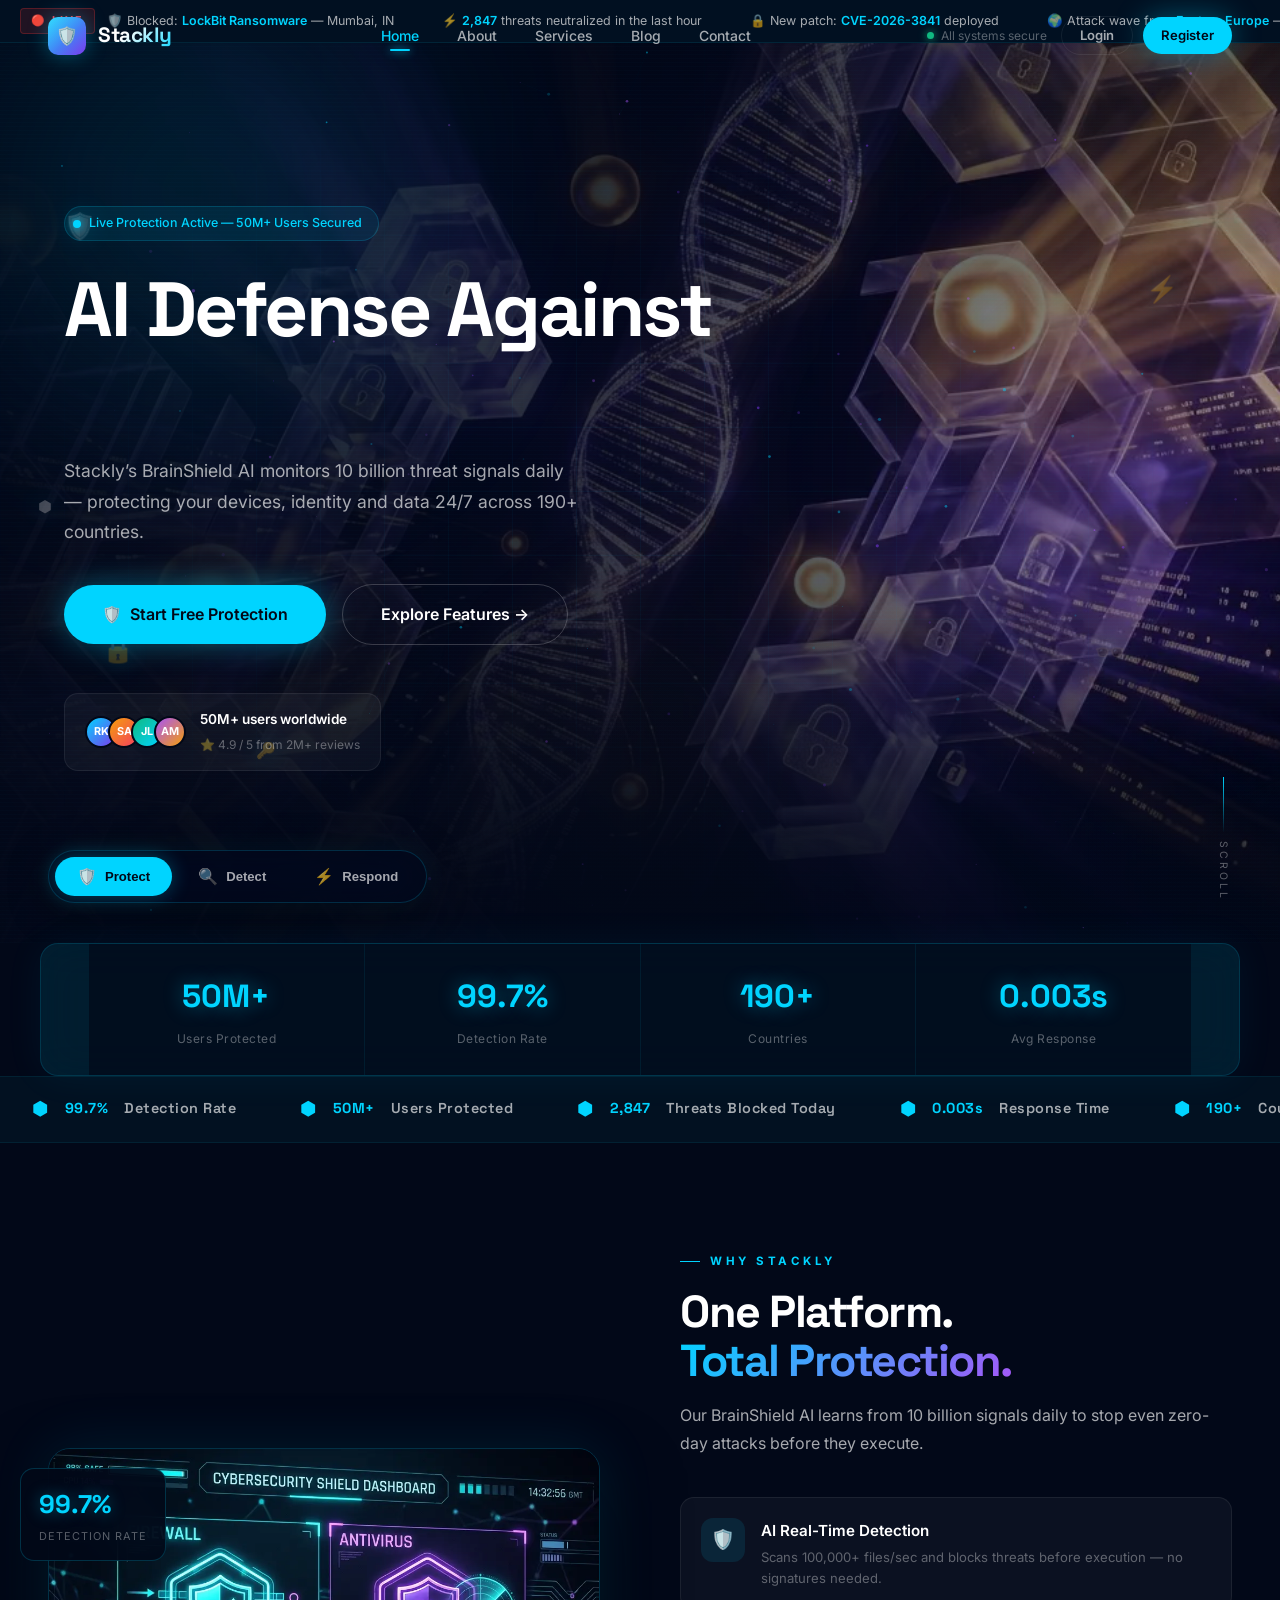
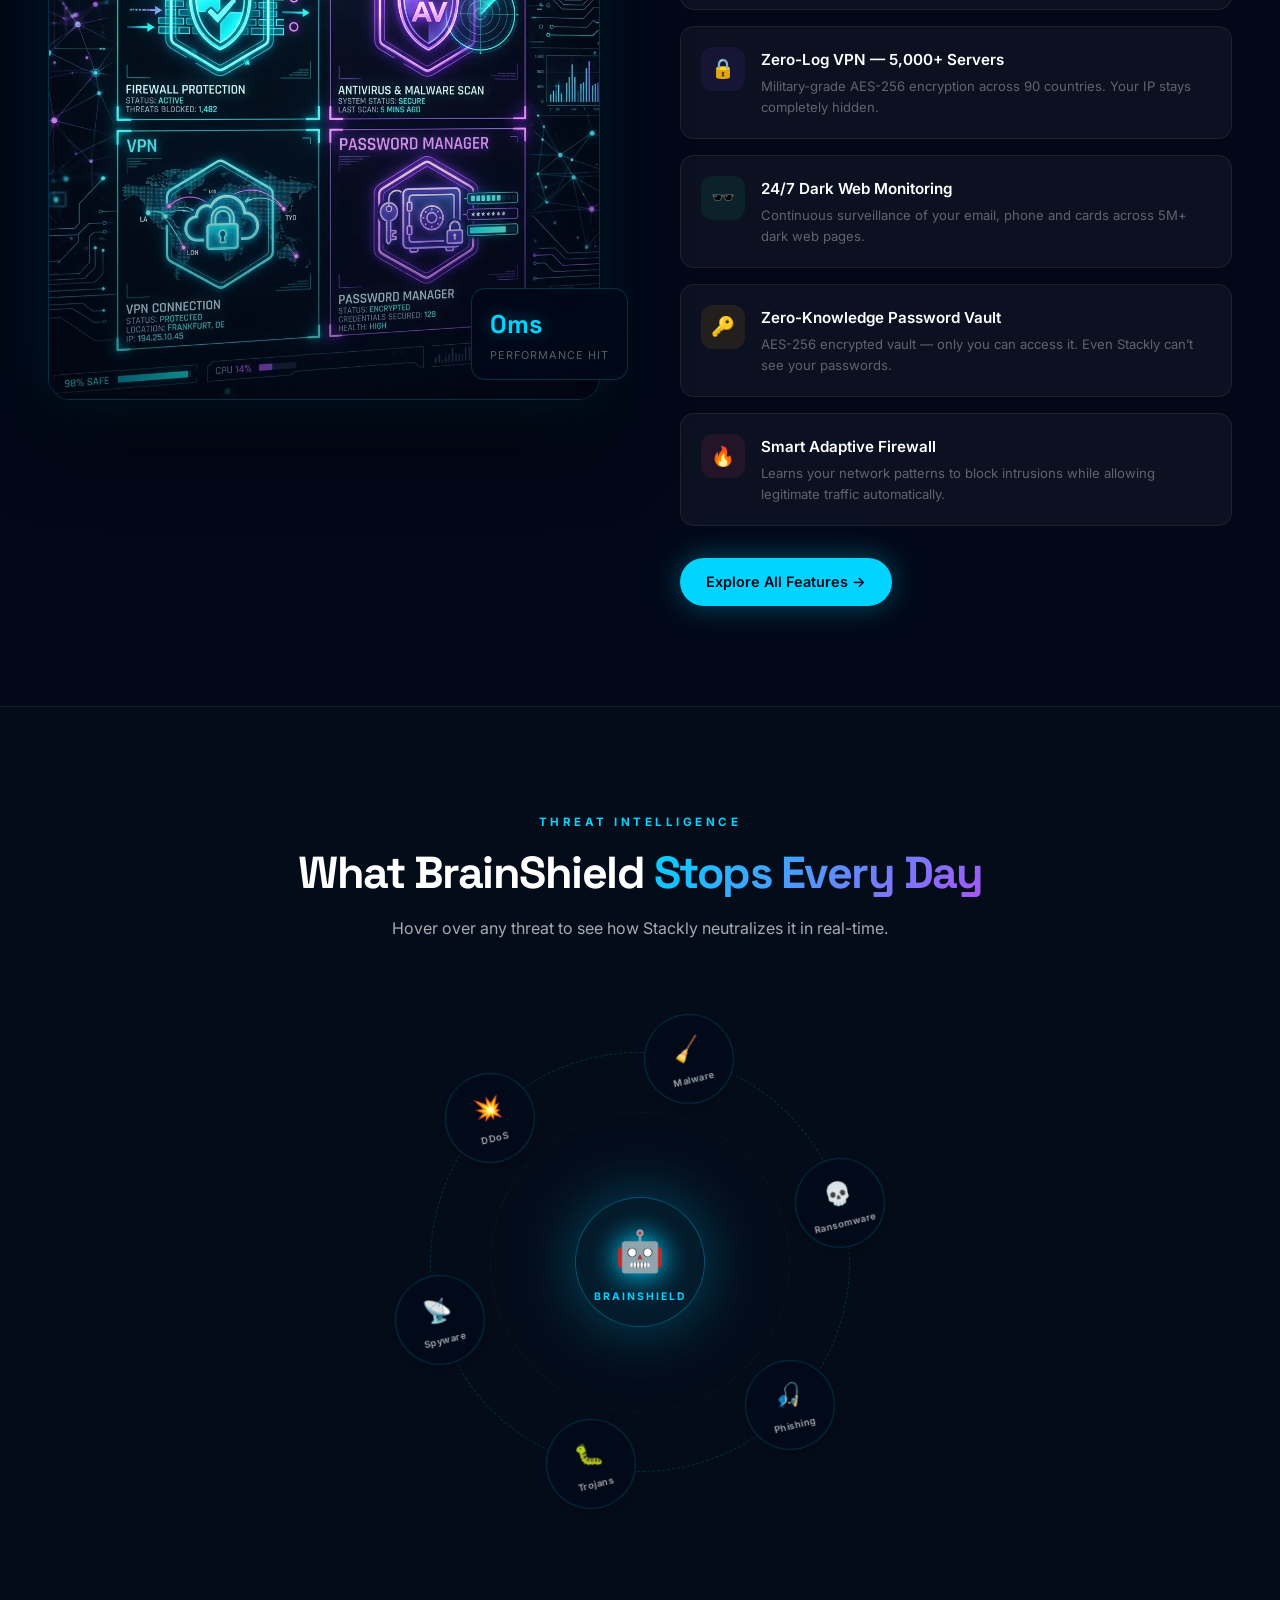
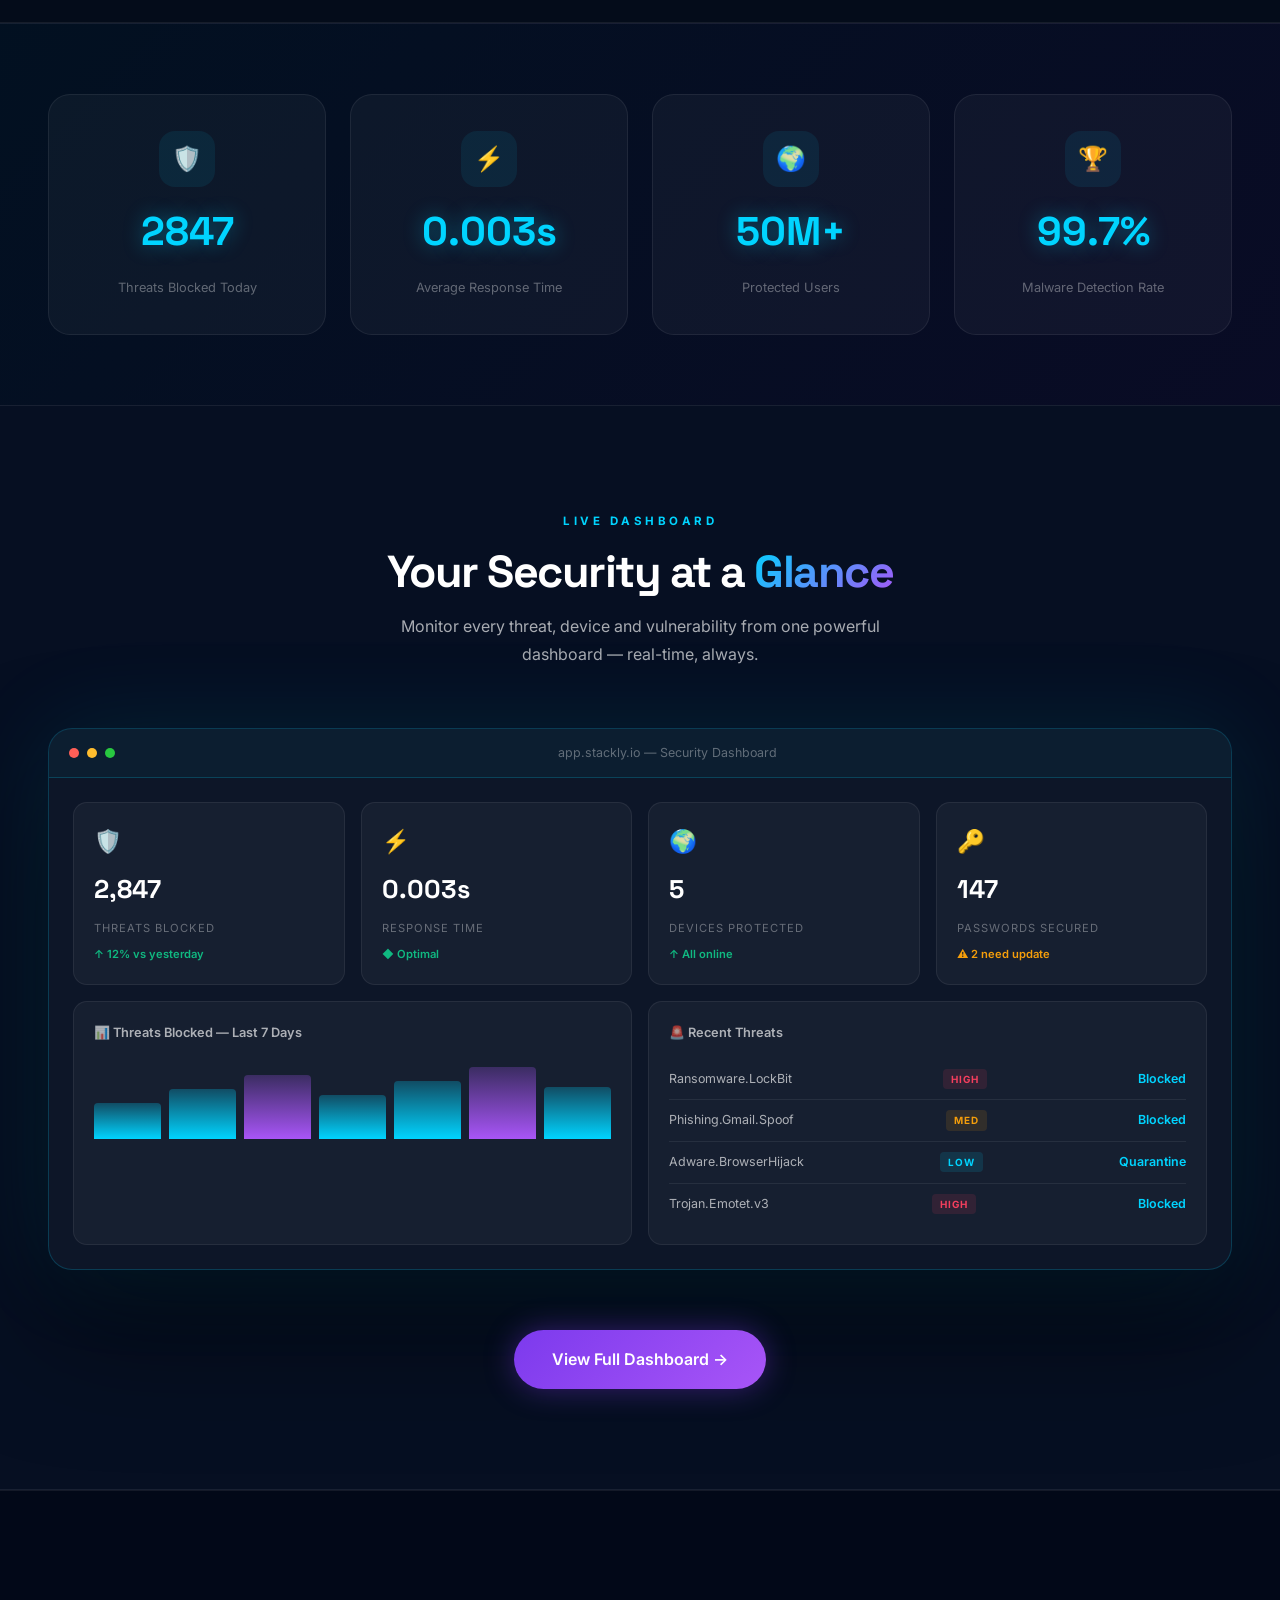
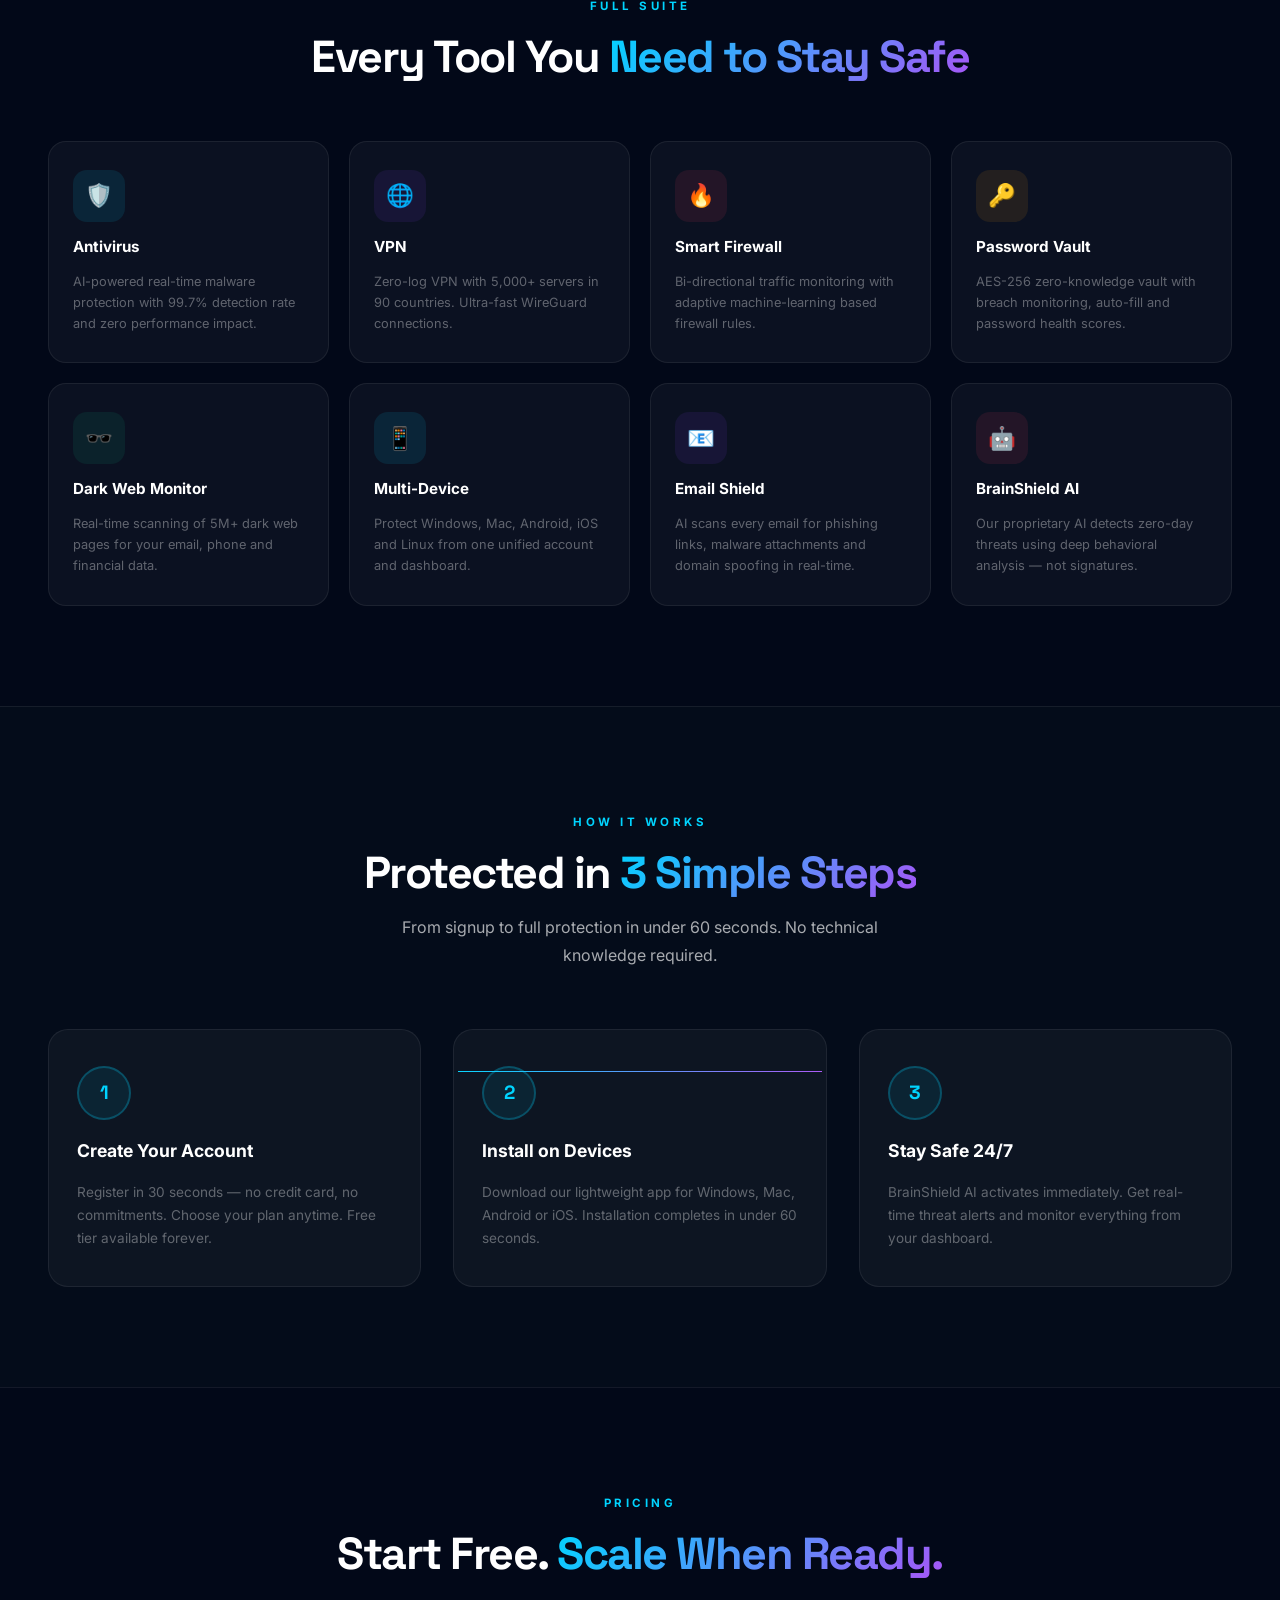
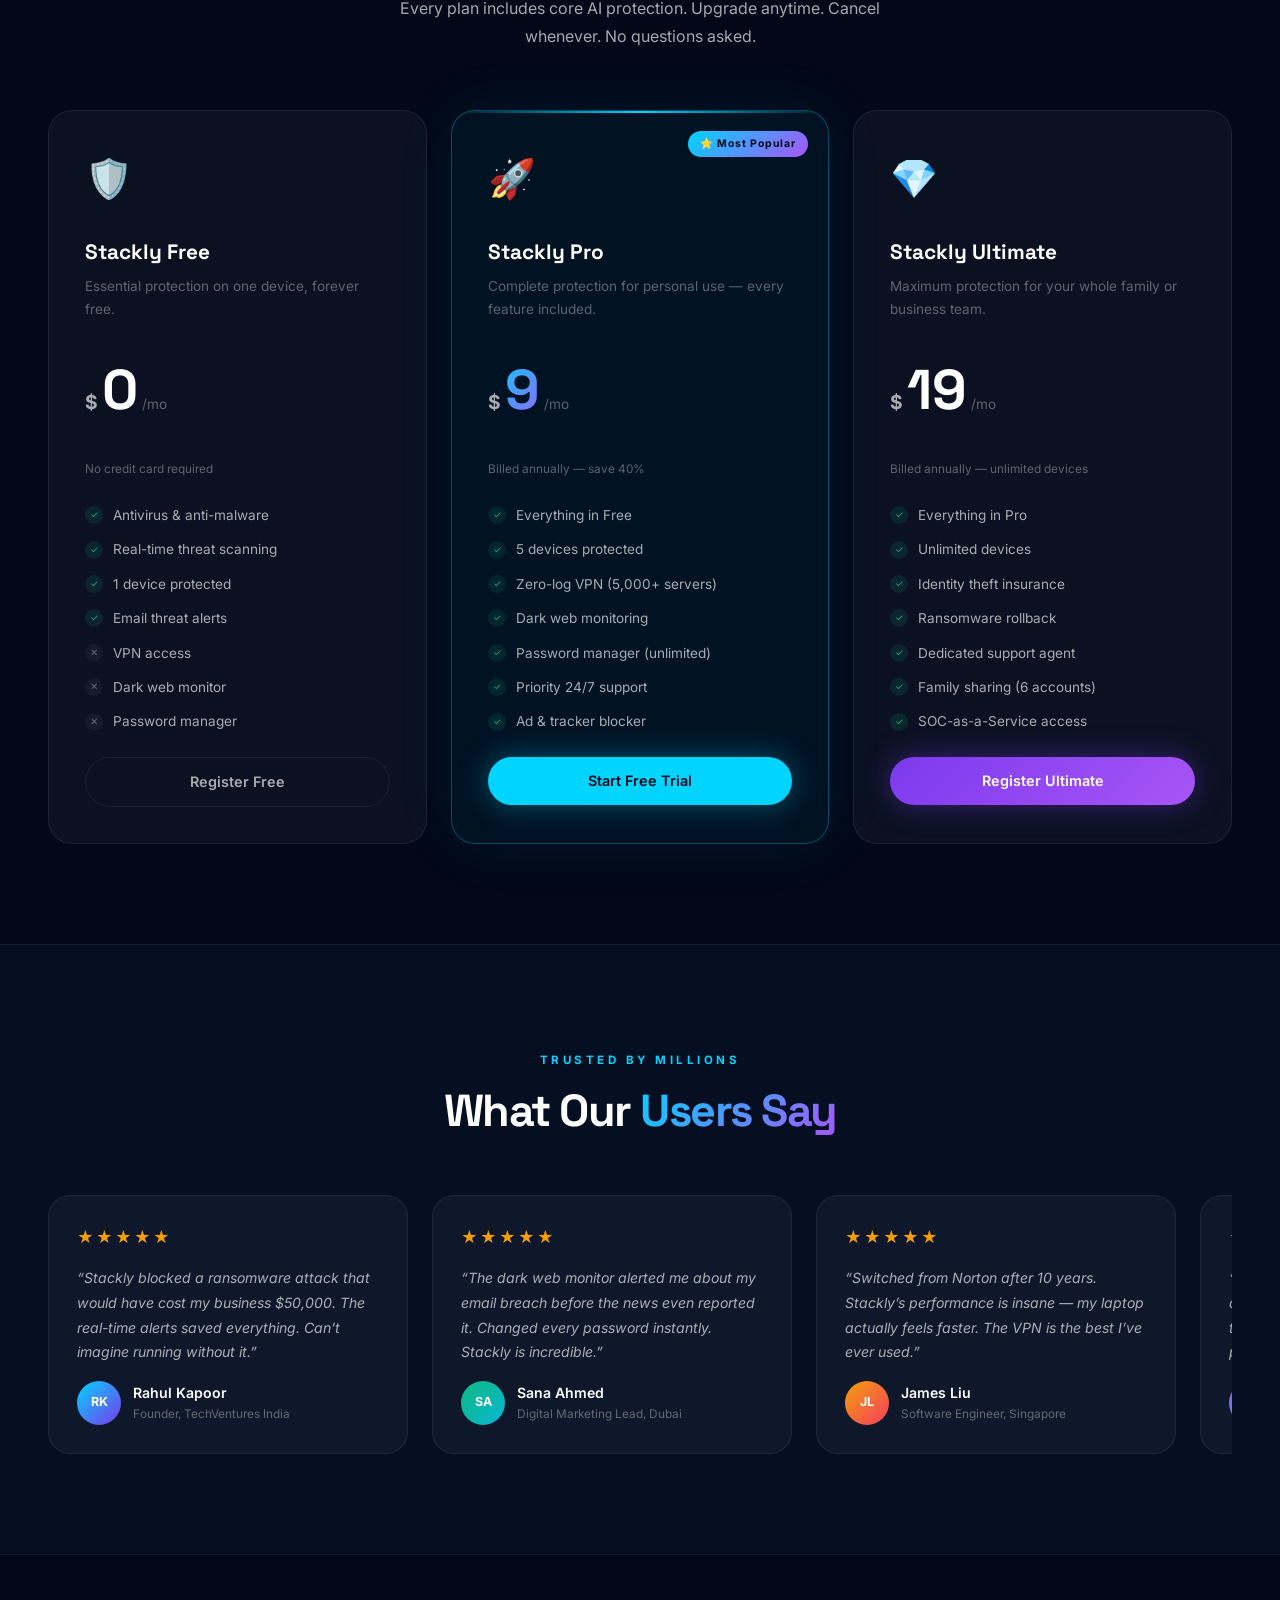
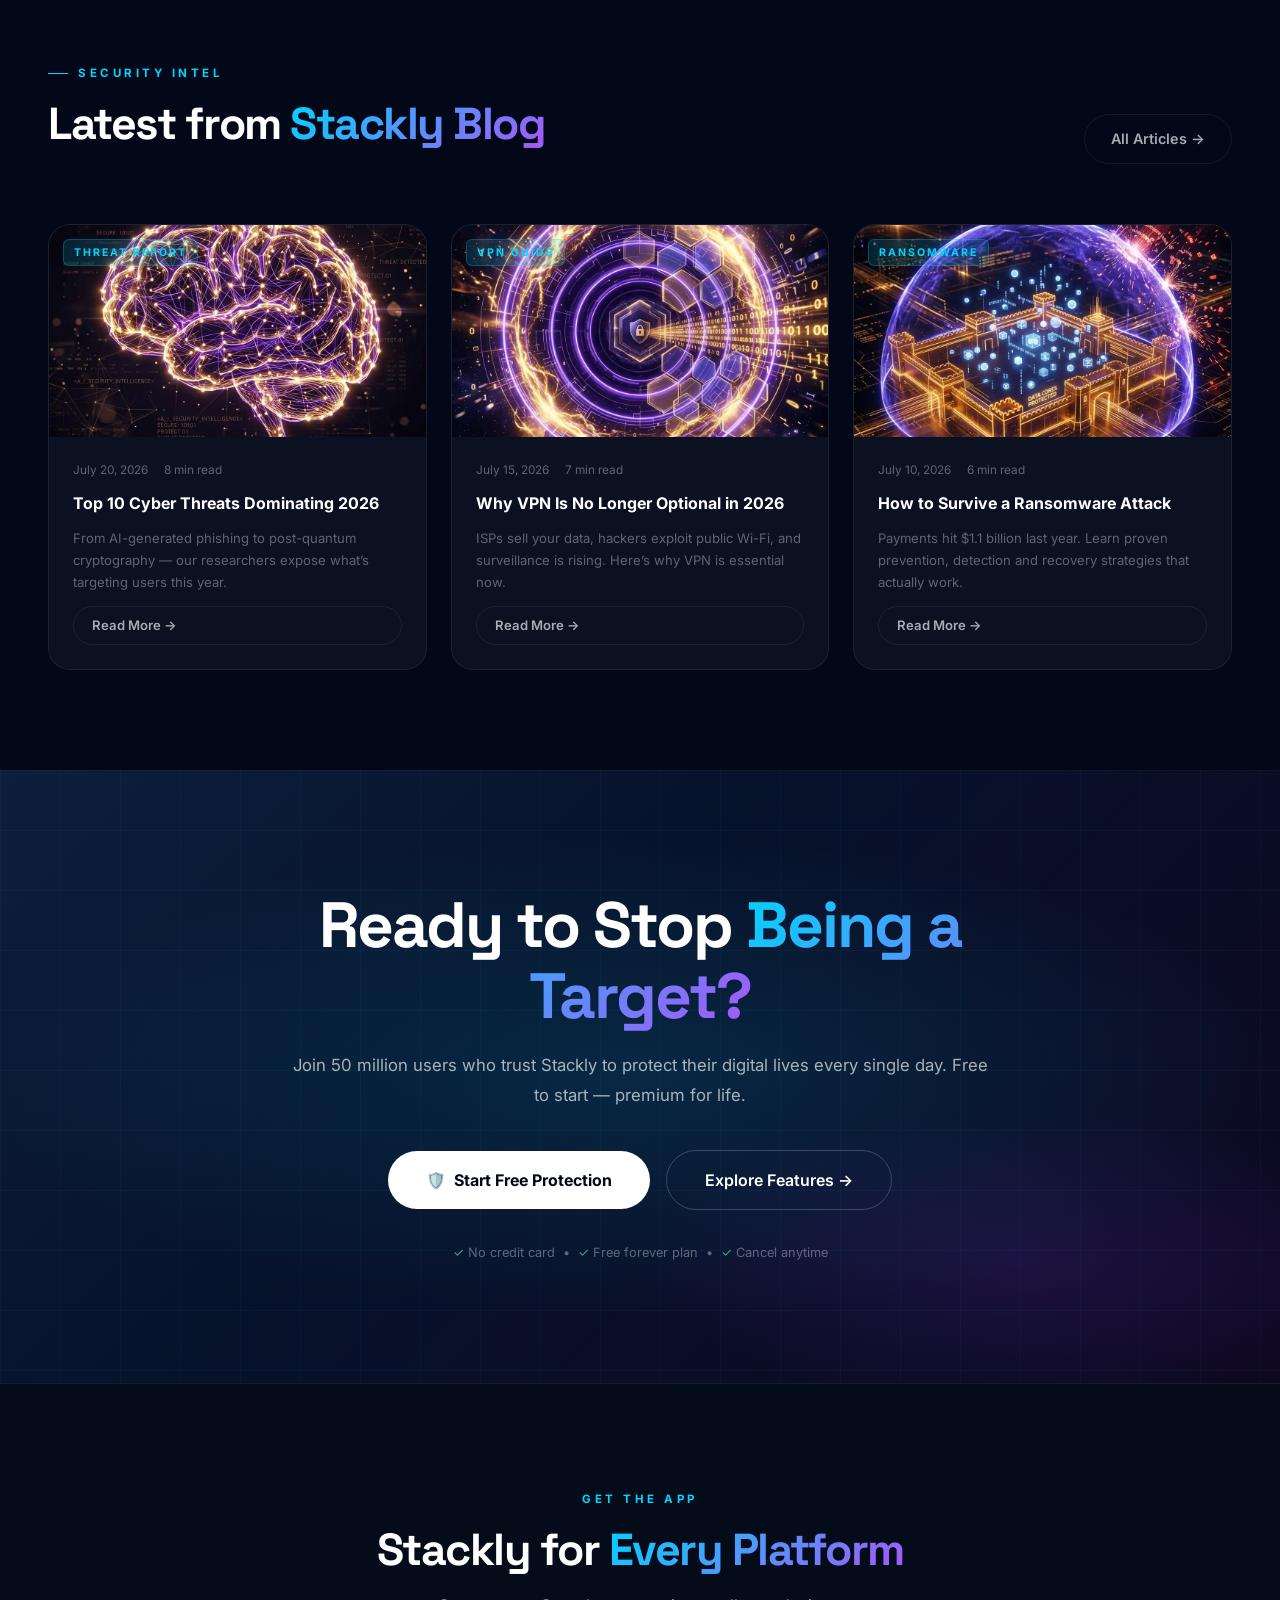
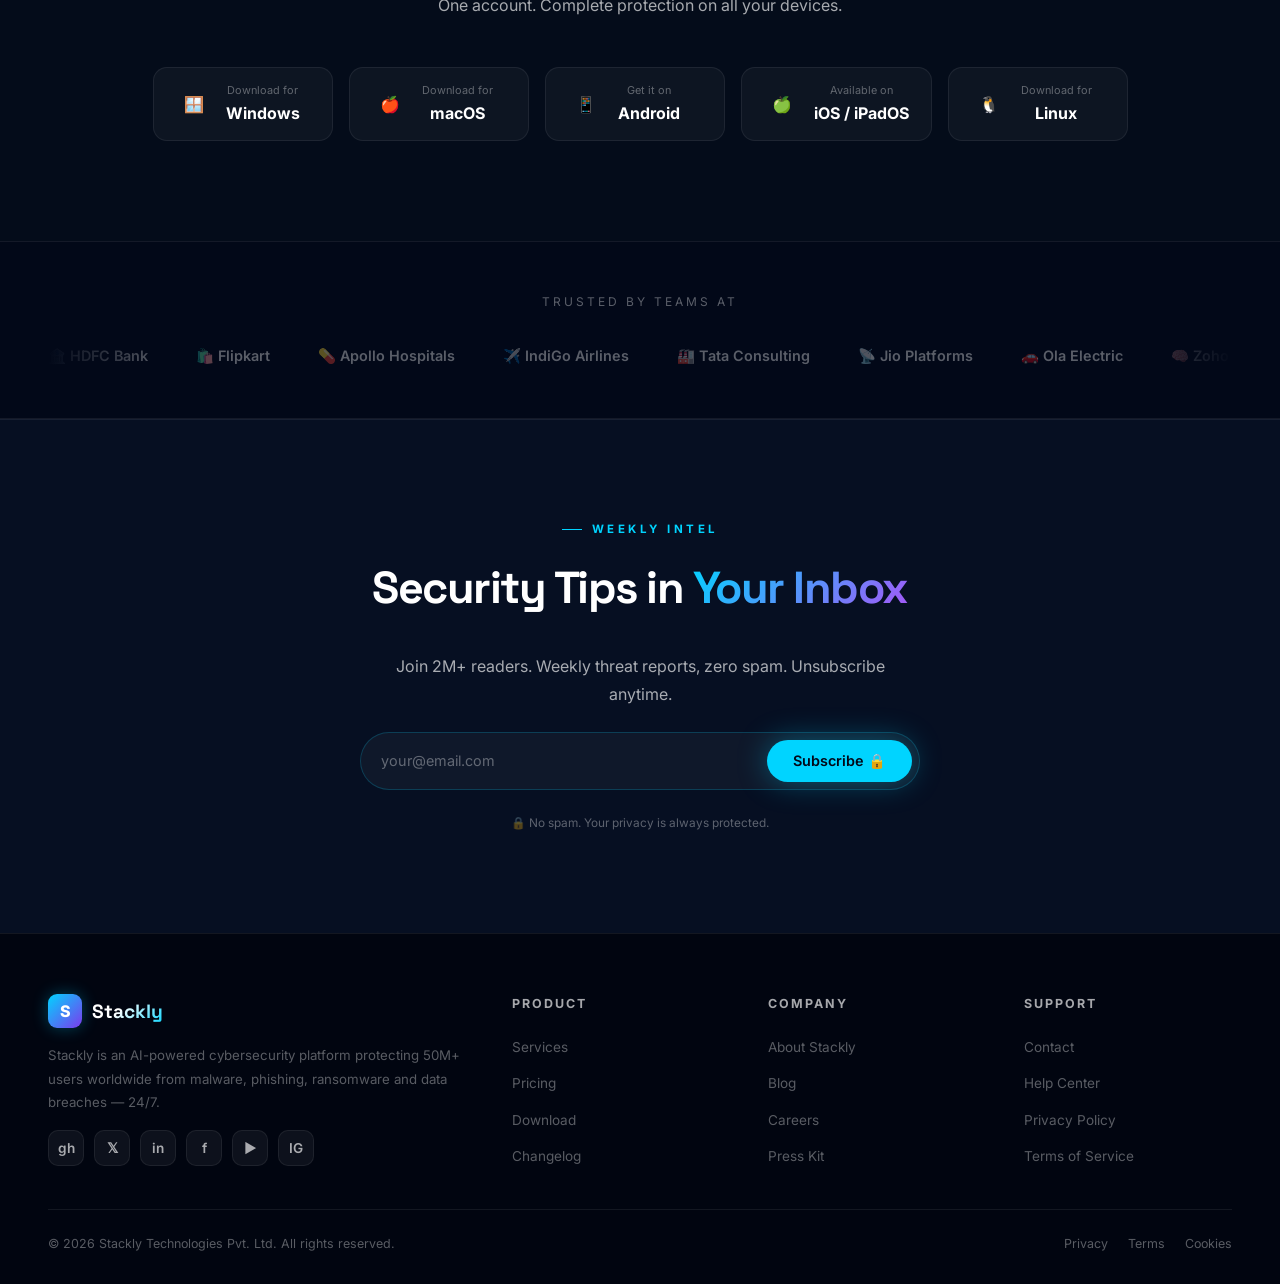
==== commit 3642daf0: "feat: add github repository link to footer" ====
--- a/index.html
+++ b/index.html
@@ -858,6 +858,7 @@
       </a>
       <p class="footer-desc">Stackly is an AI-powered cybersecurity platform protecting 50M+ users worldwide from malware, phishing, ransomware and data breaches &mdash; 24/7.</p>
       <div class="social-row">
+        <a href="https://github.com/lingalamanasa/Security-Platform-Like-AVG-Avast-McAfee-" class="social-btn" title="GitHub" target="_blank">gh</a>
         <a href="404.html" class="social-btn" title="X / Twitter">&#x1D54F;</a>
         <a href="404.html" class="social-btn" title="LinkedIn">in</a>
         <a href="404.html" class="social-btn" title="Facebook">f</a>
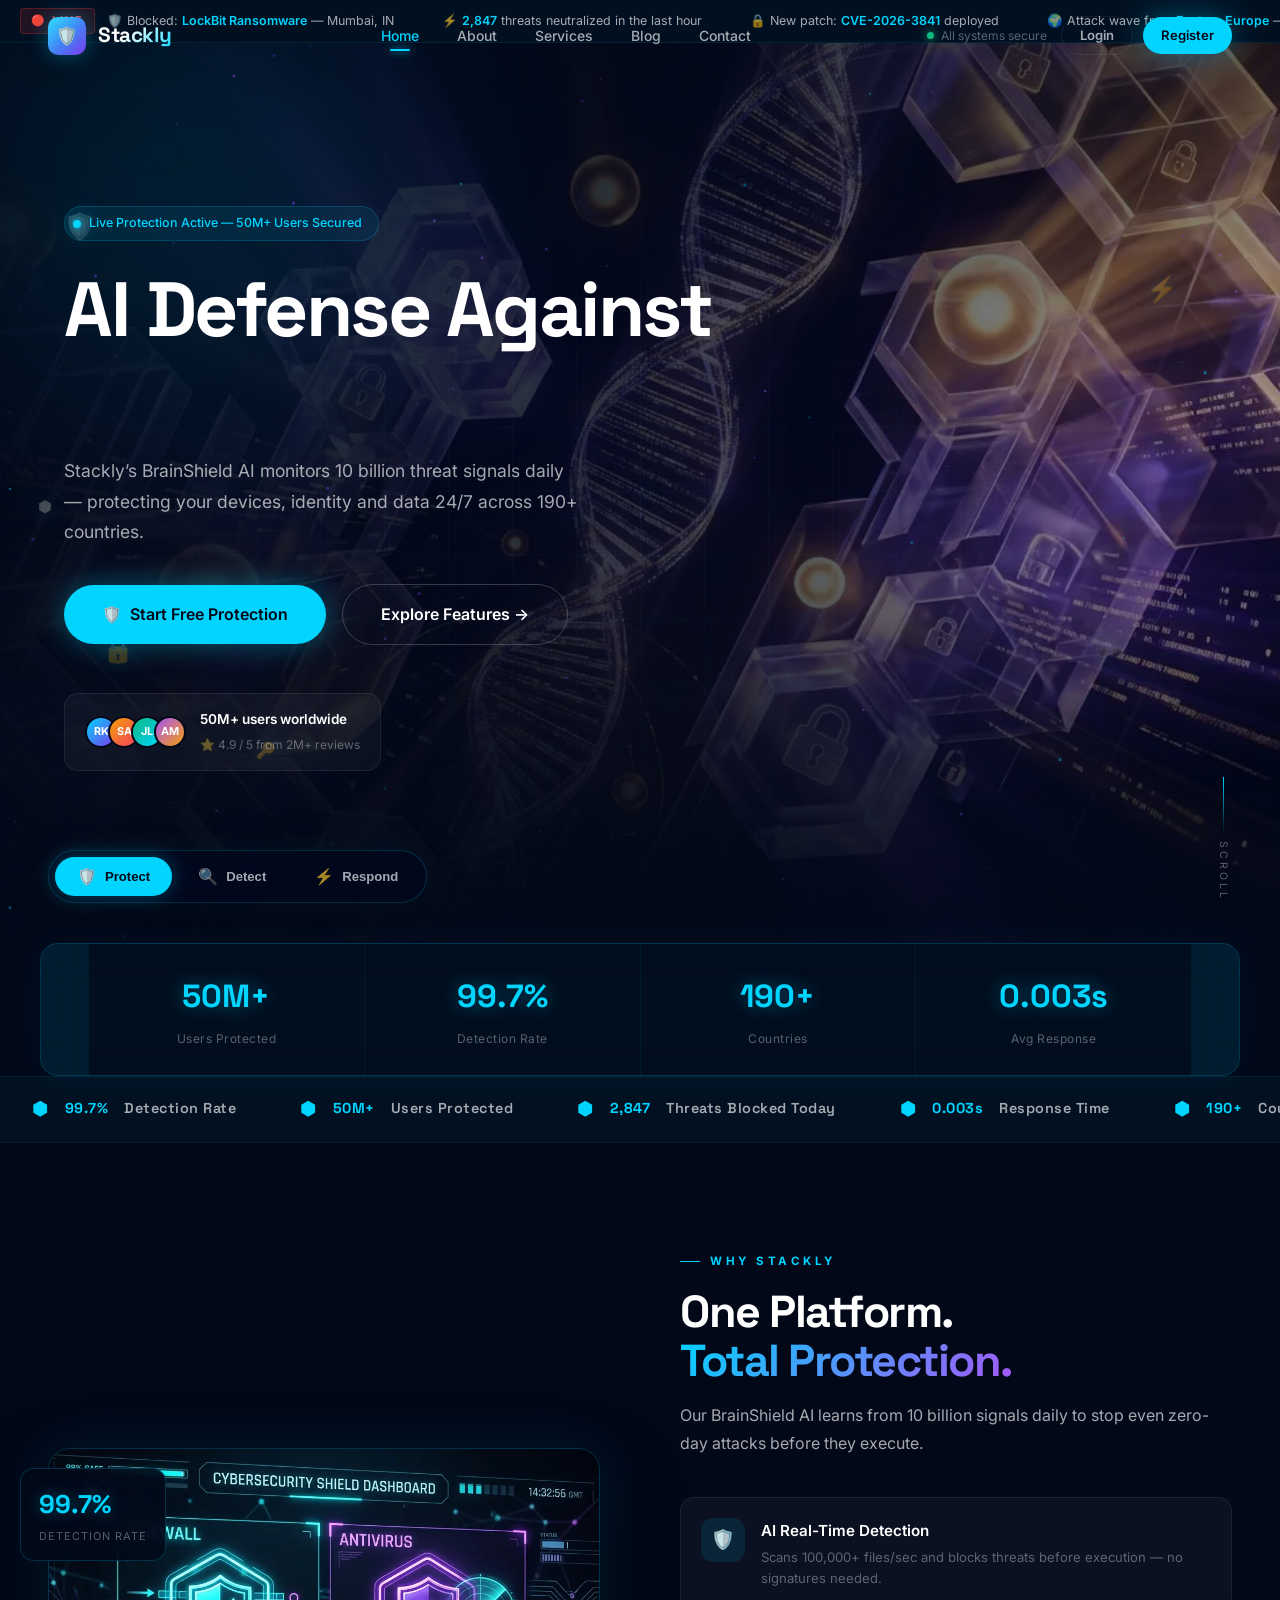
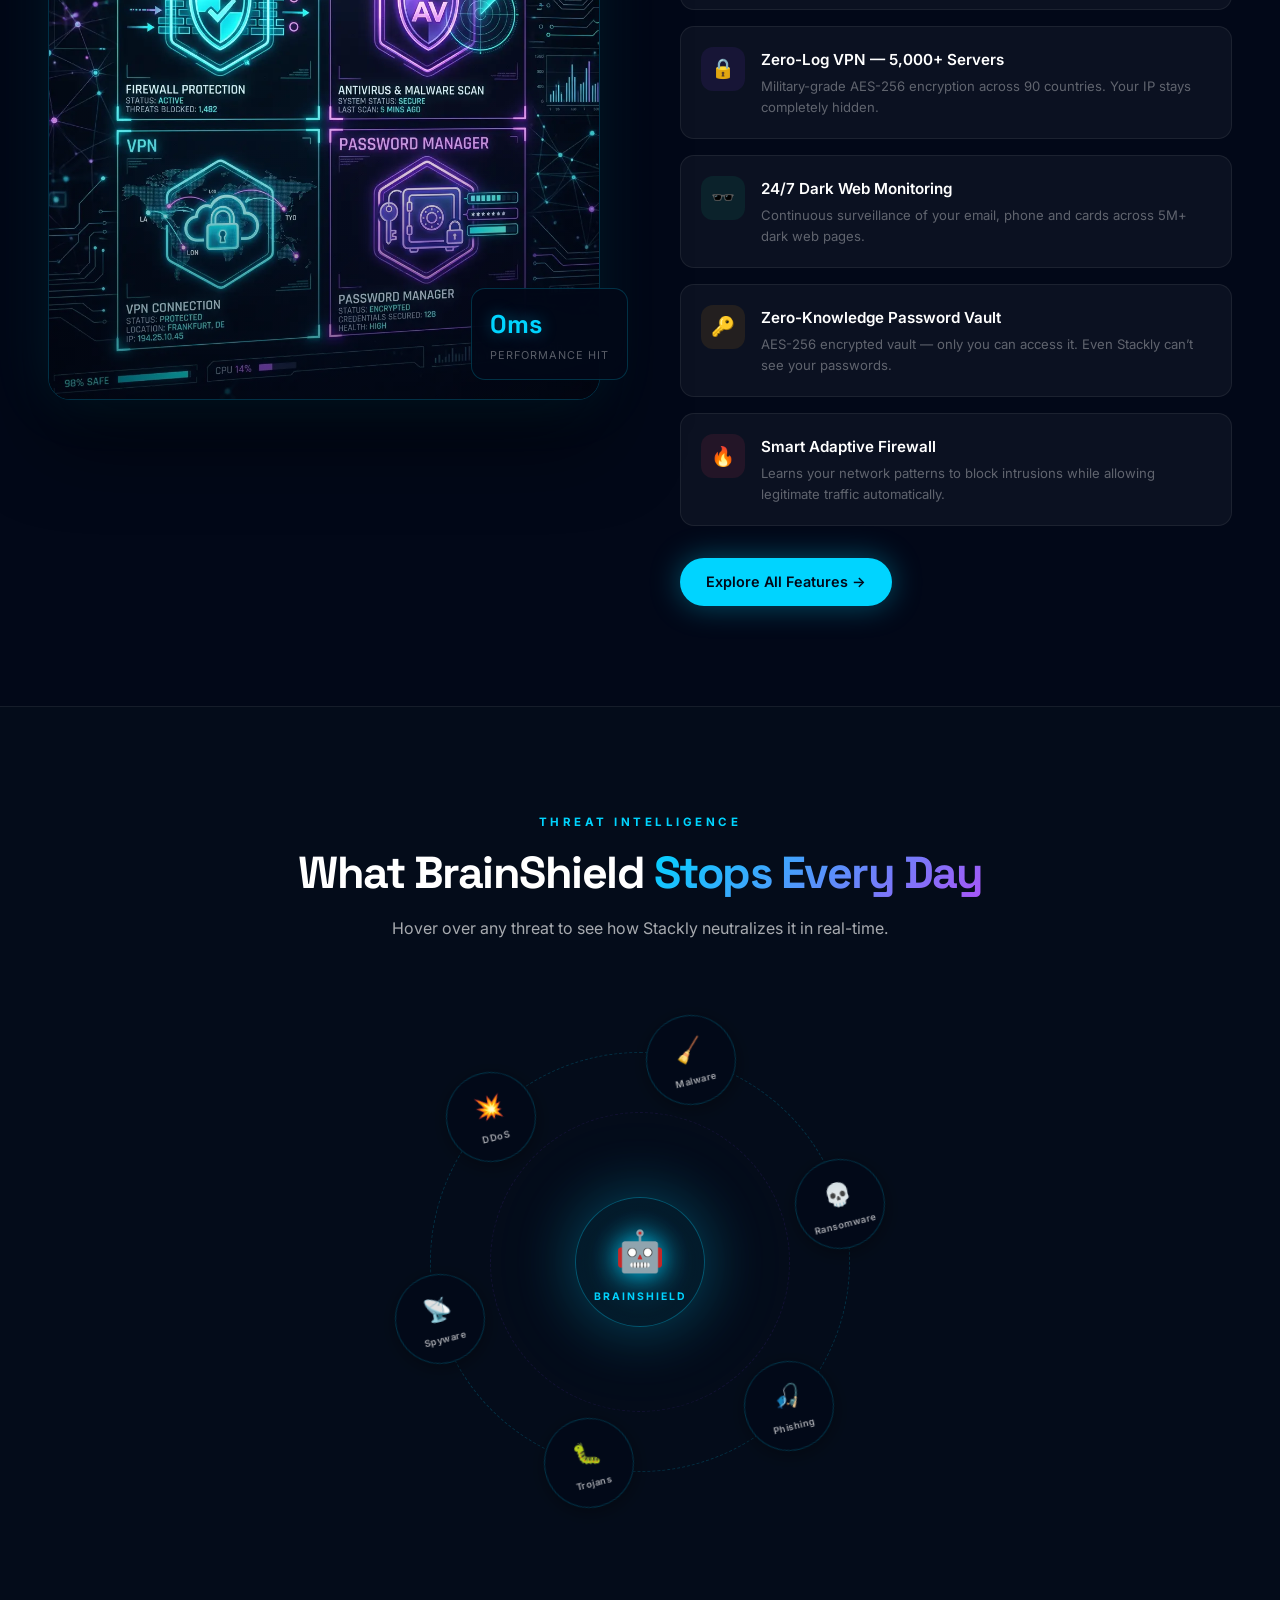
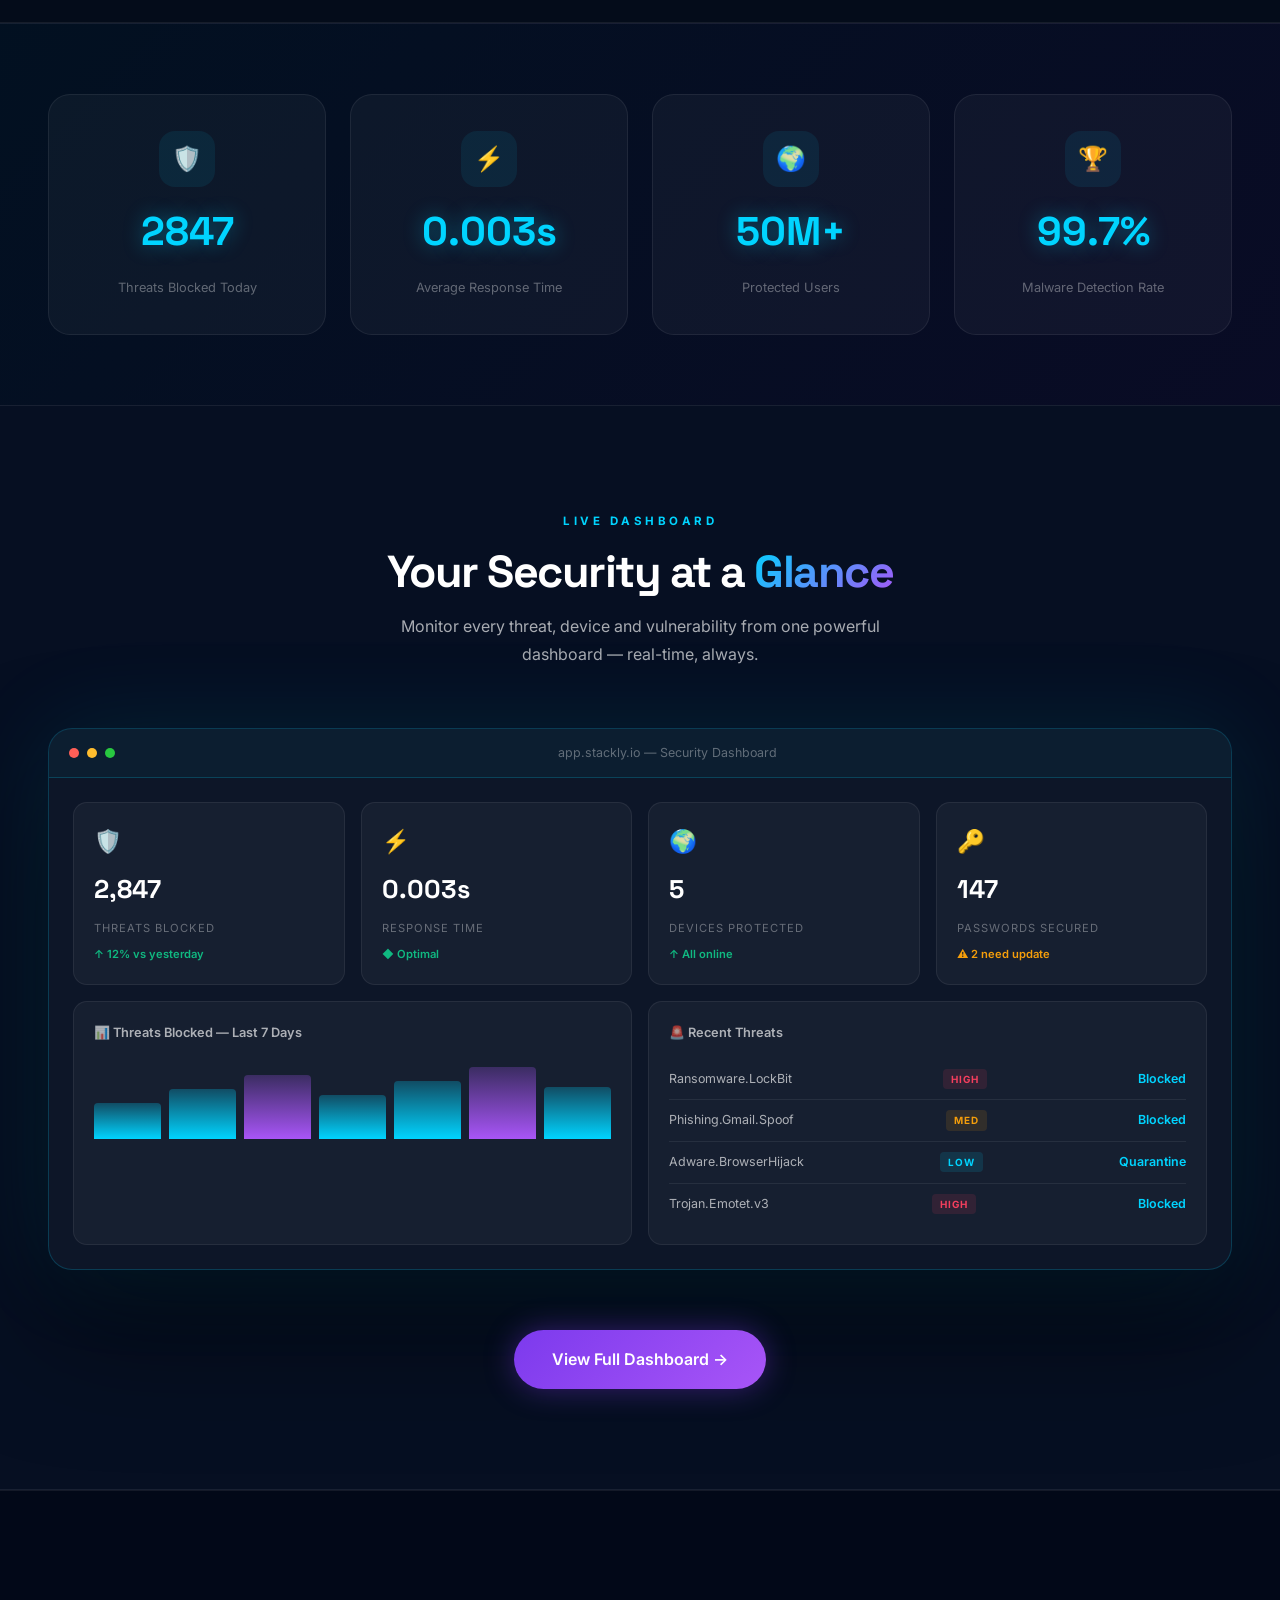
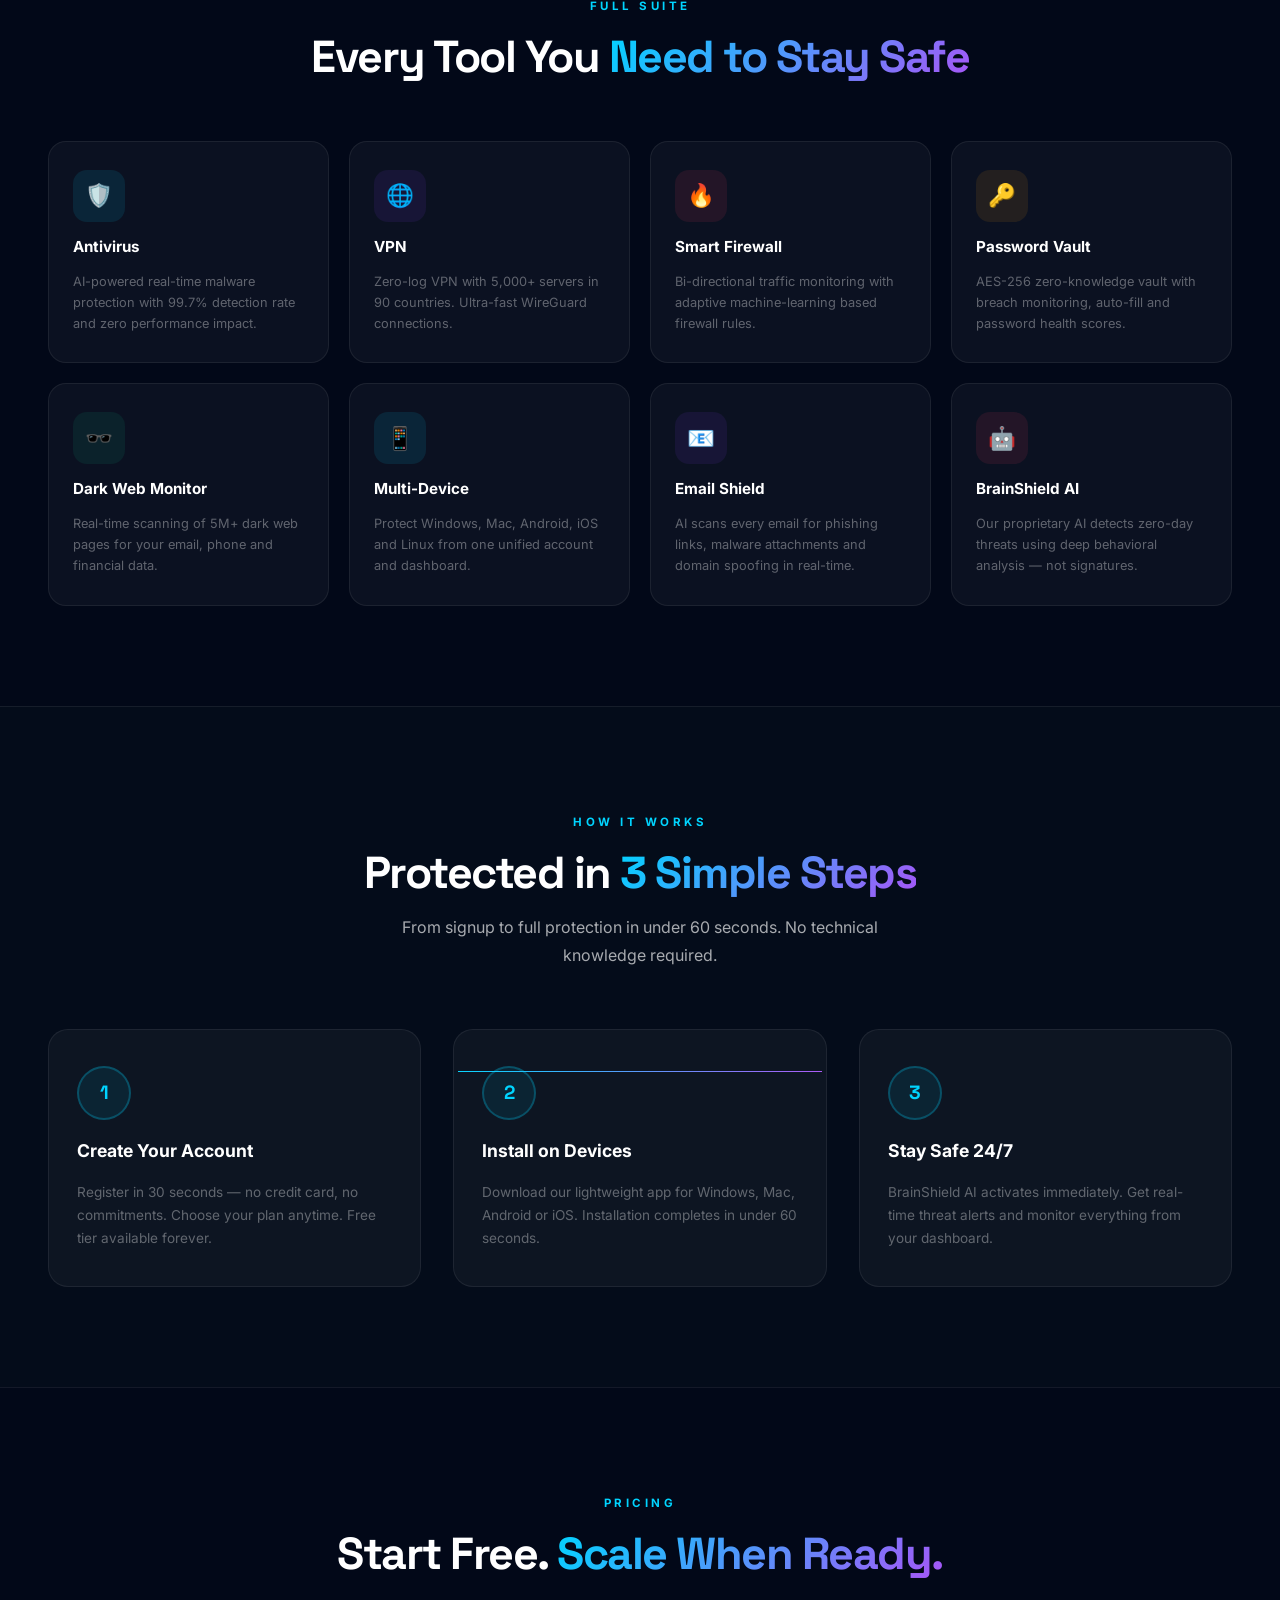
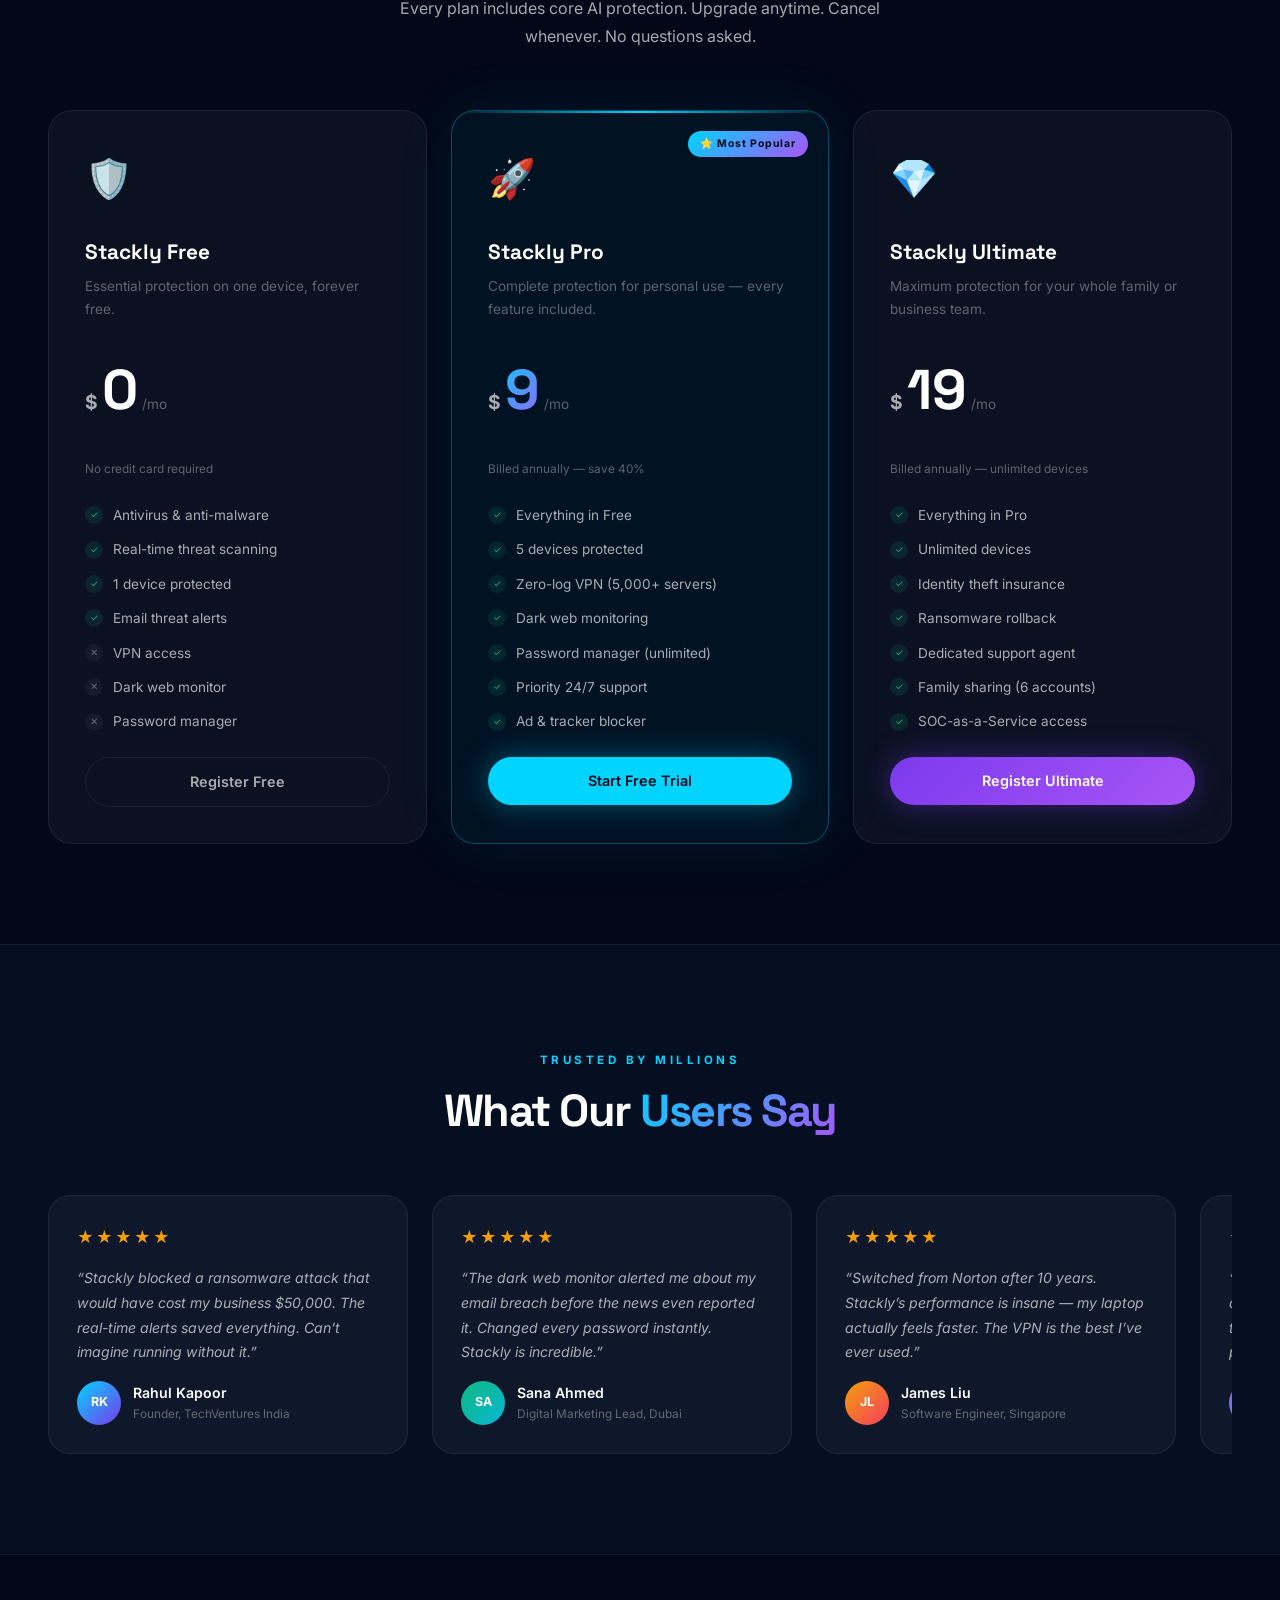
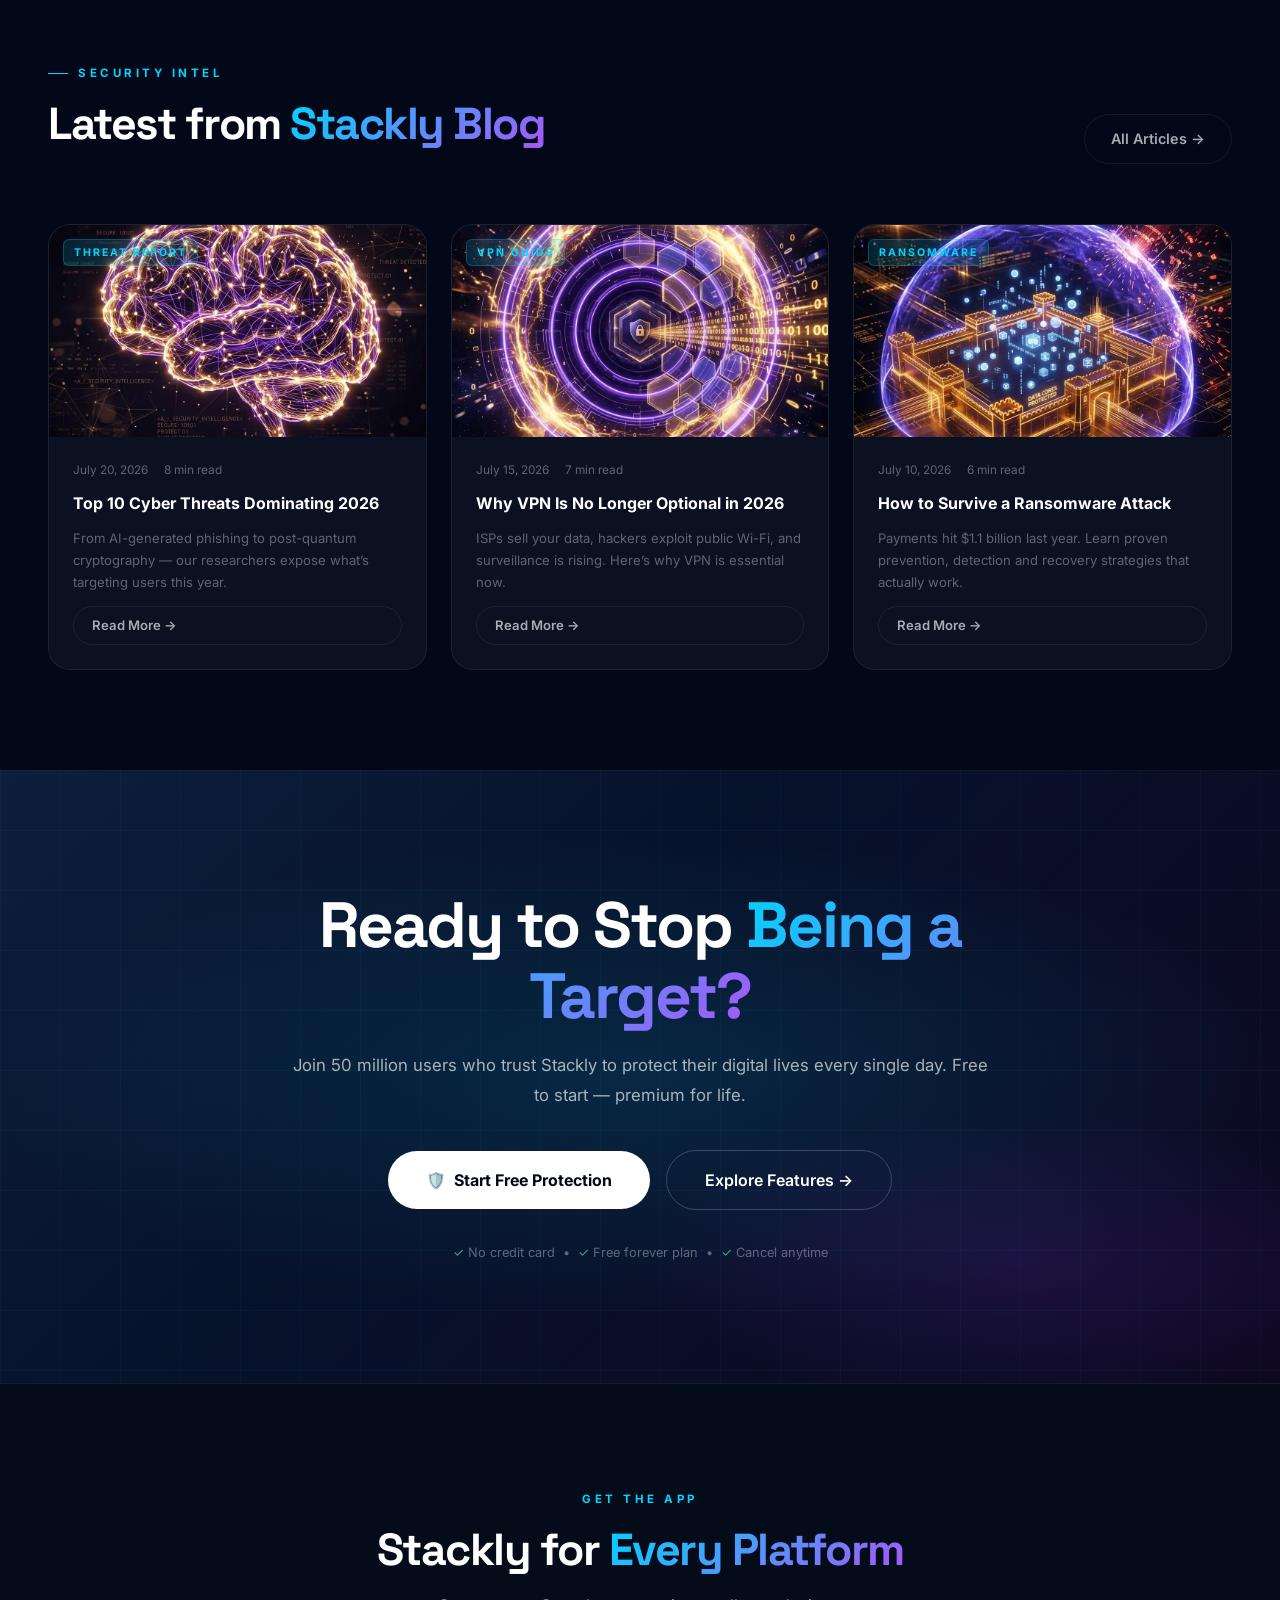
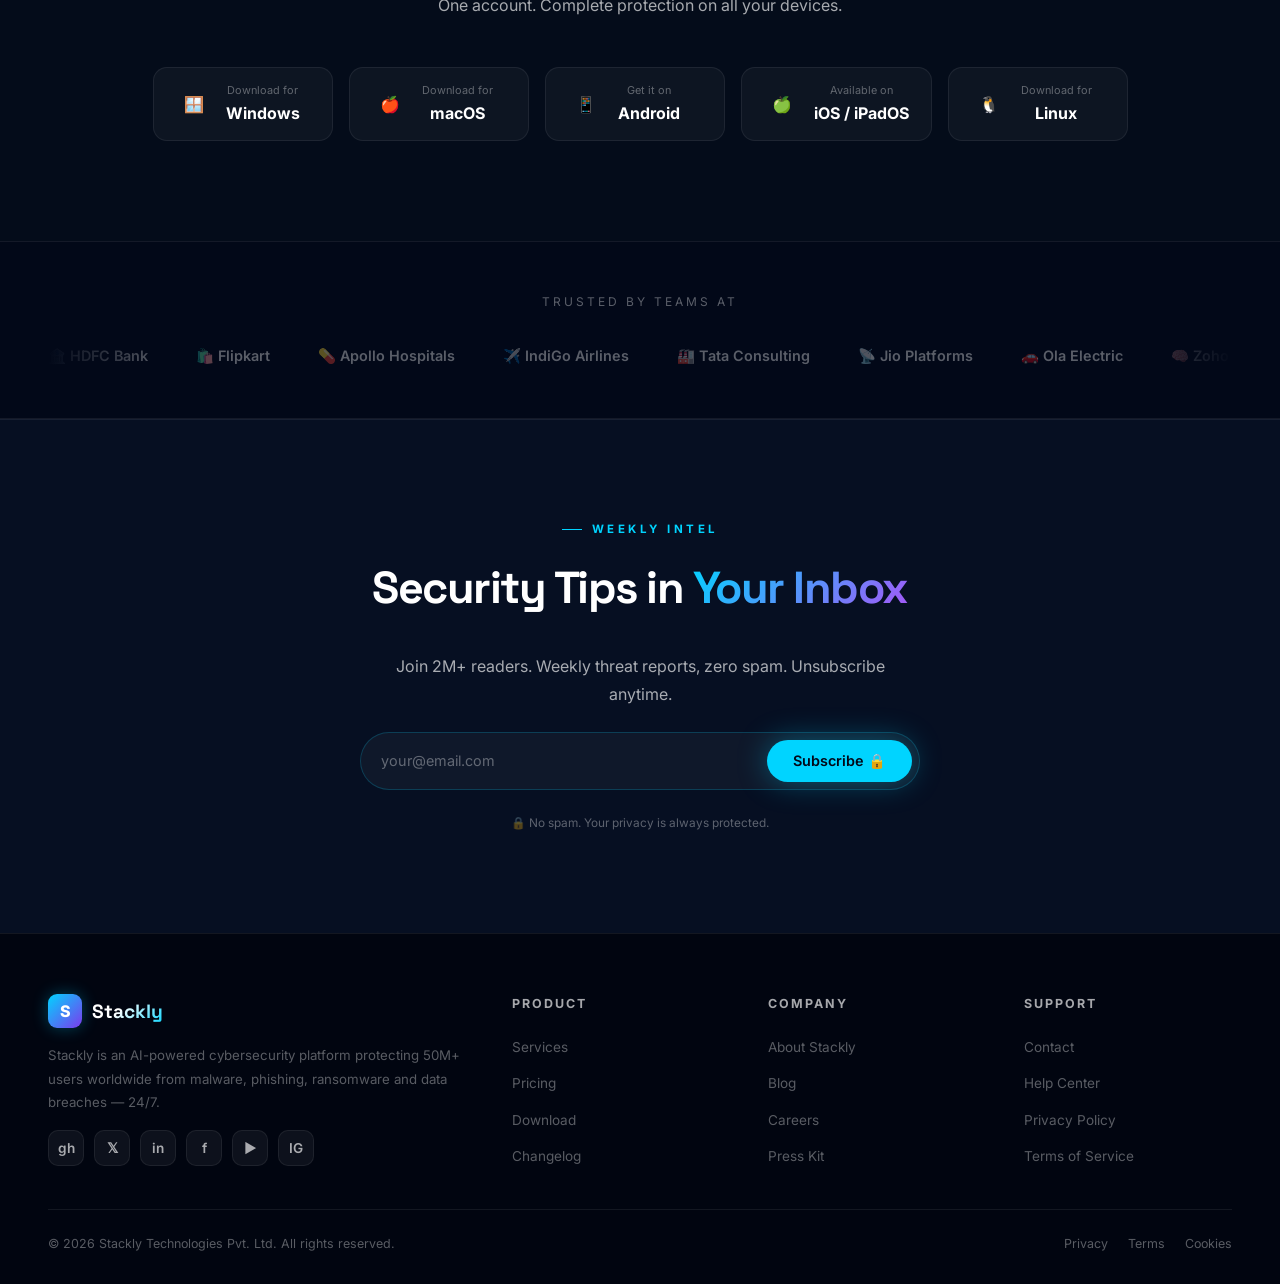
==== commit 9e16608a: "fix: change github link to profile and other social links to # to prevent 404 errors" ====
--- a/index.html
+++ b/index.html
@@ -858,12 +858,12 @@
       </a>
       <p class="footer-desc">Stackly is an AI-powered cybersecurity platform protecting 50M+ users worldwide from malware, phishing, ransomware and data breaches &mdash; 24/7.</p>
       <div class="social-row">
-        <a href="https://github.com/lingalamanasa/Security-Platform-Like-AVG-Avast-McAfee-" class="social-btn" title="GitHub" target="_blank">gh</a>
-        <a href="404.html" class="social-btn" title="X / Twitter">&#x1D54F;</a>
-        <a href="404.html" class="social-btn" title="LinkedIn">in</a>
-        <a href="404.html" class="social-btn" title="Facebook">f</a>
-        <a href="404.html" class="social-btn" title="YouTube">&#x25B6;</a>
-        <a href="404.html" class="social-btn" title="Instagram">IG</a>
+        <a href="https://github.com/lingalamanasa" class="social-btn" title="GitHub" target="_blank">gh</a>
+        <a href="#" class="social-btn" title="X / Twitter">&#x1D54F;</a>
+        <a href="#" class="social-btn" title="LinkedIn">in</a>
+        <a href="#" class="social-btn" title="Facebook">f</a>
+        <a href="#" class="social-btn" title="YouTube">&#x25B6;</a>
+        <a href="#" class="social-btn" title="Instagram">IG</a>
       </div>
     </div>
     <div class="footer-col">
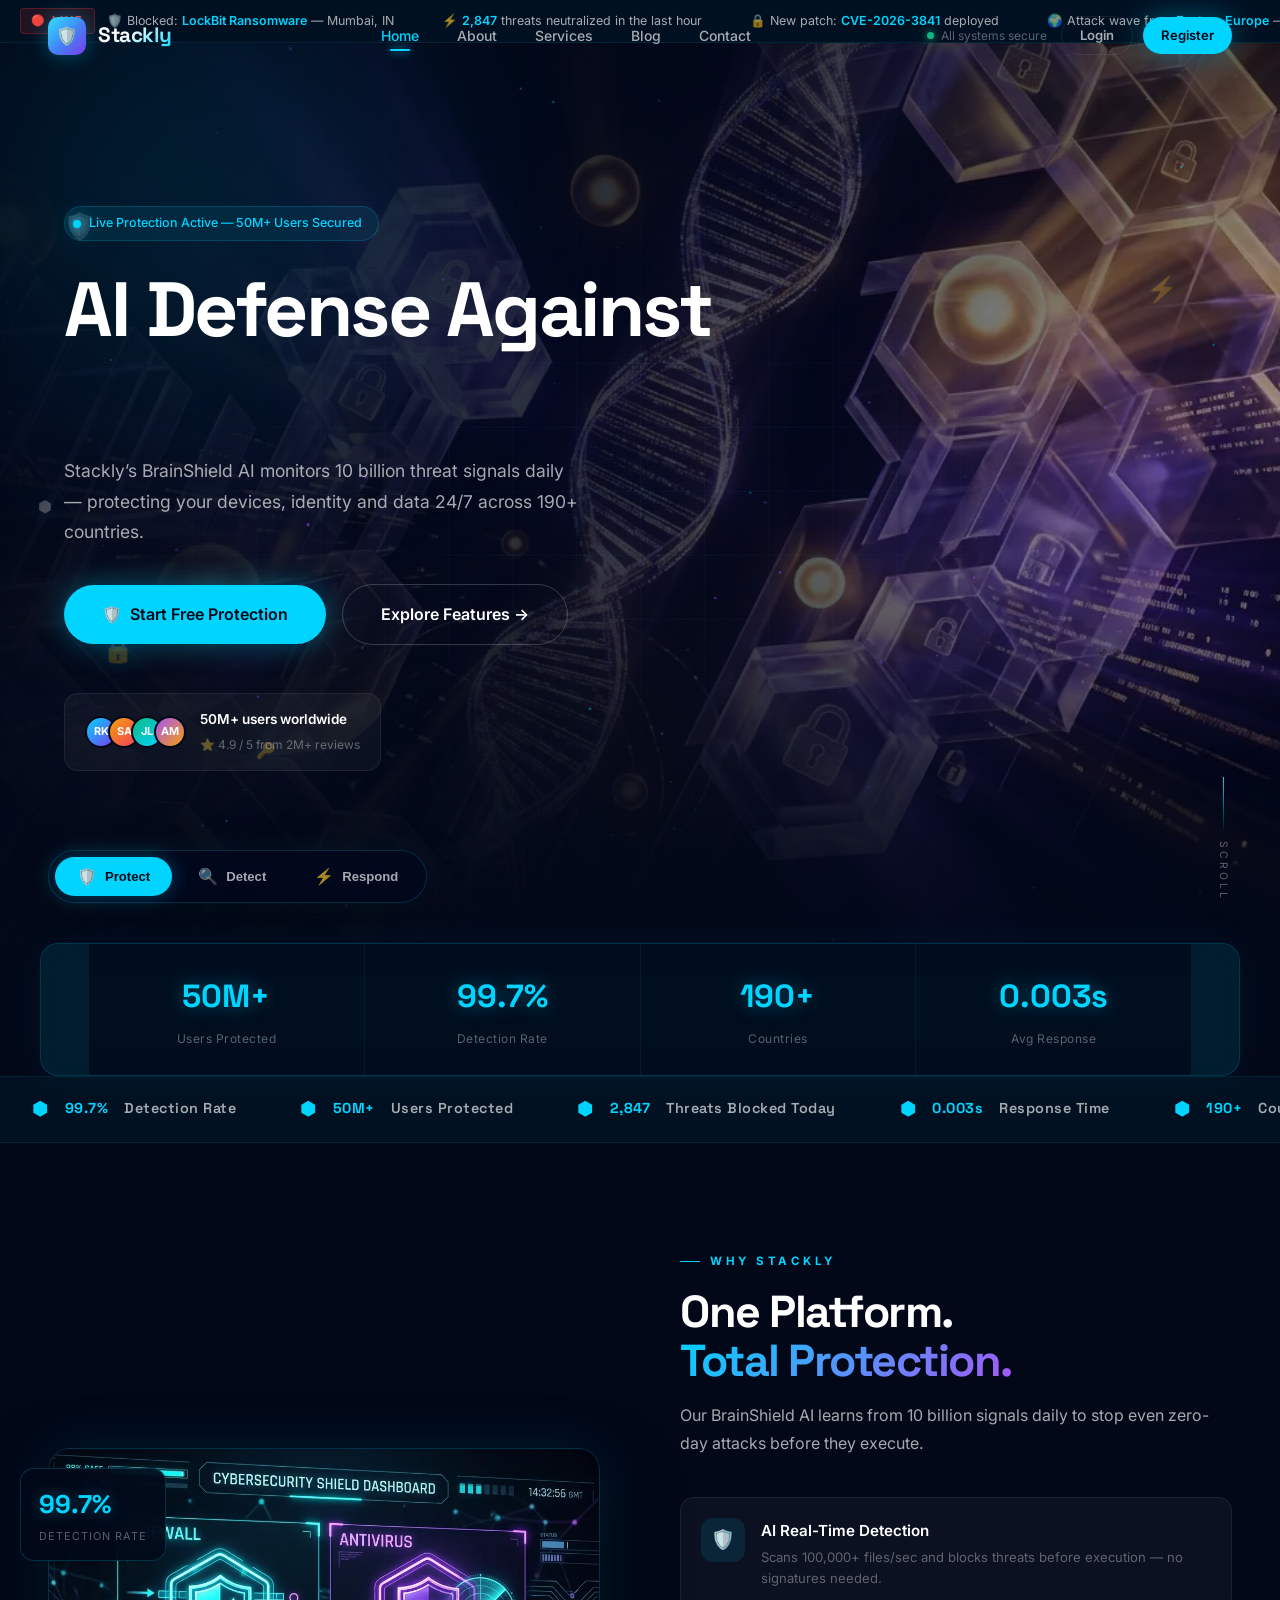
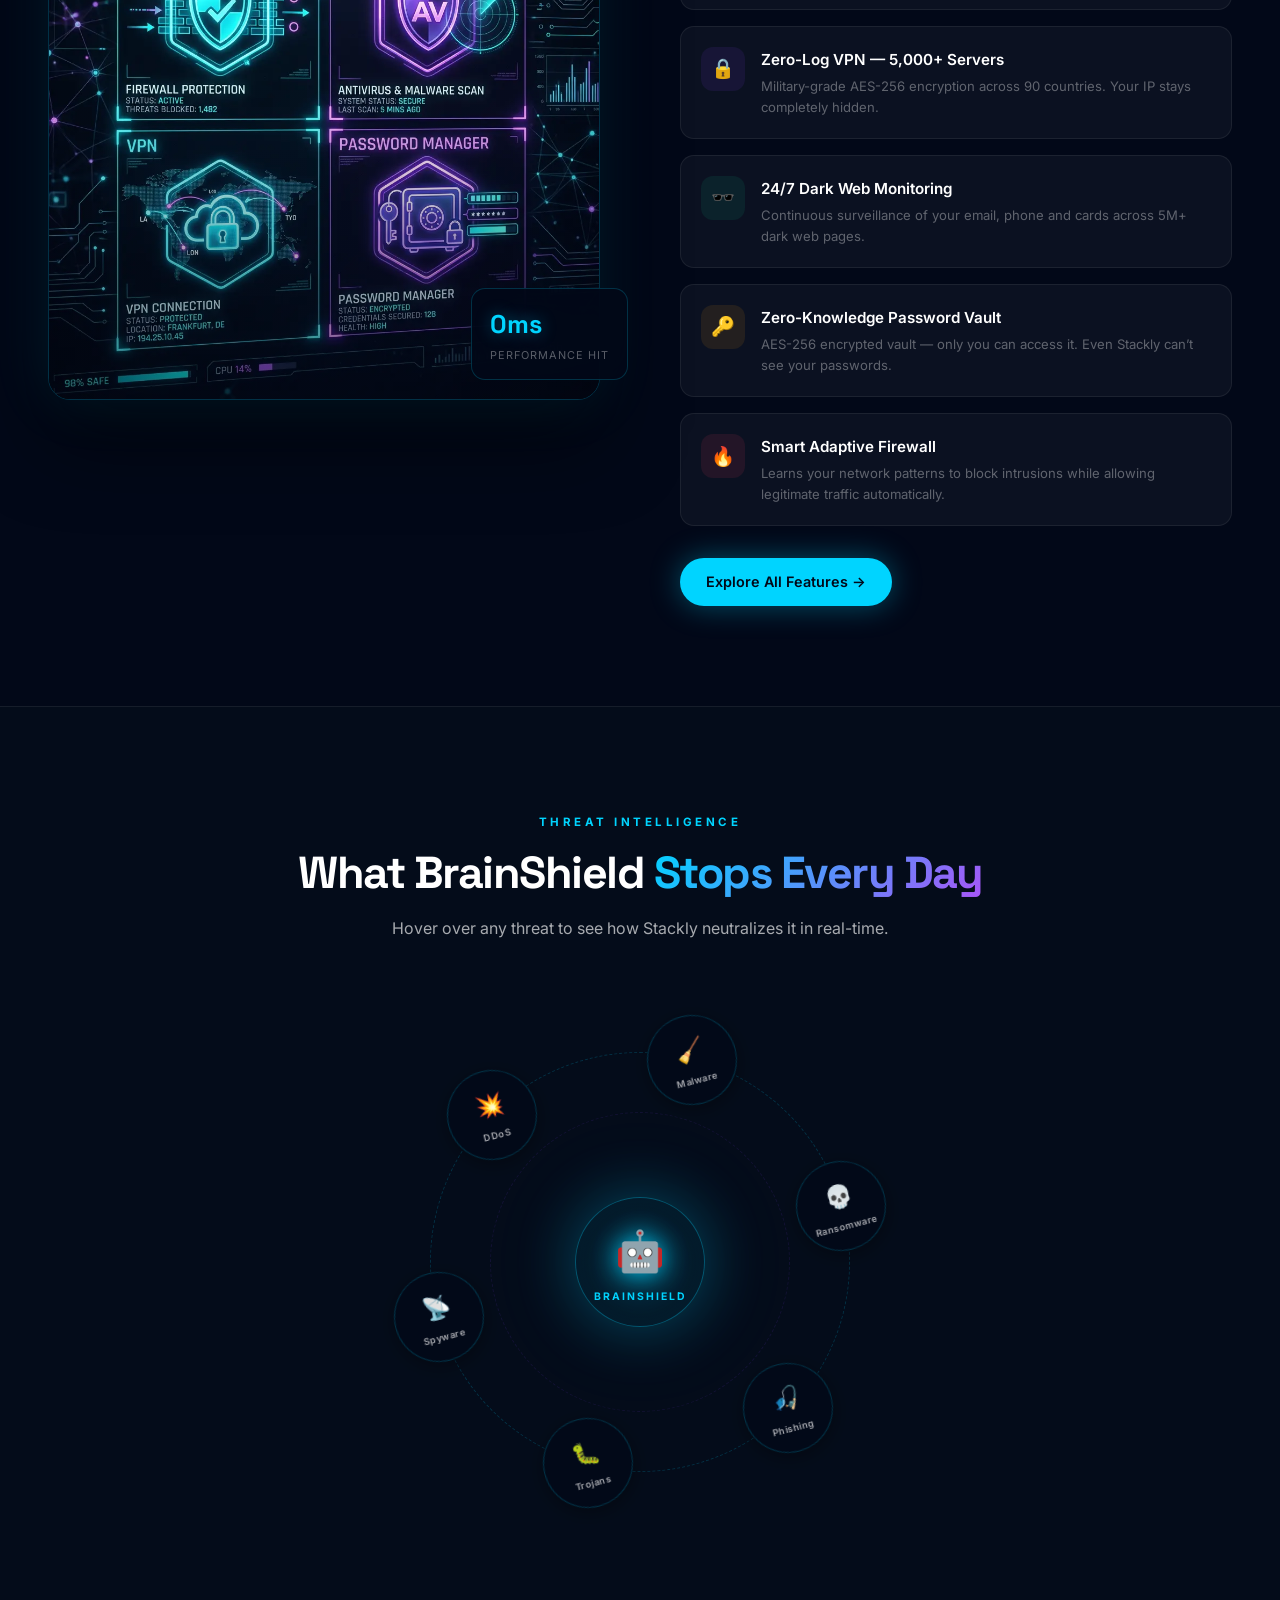
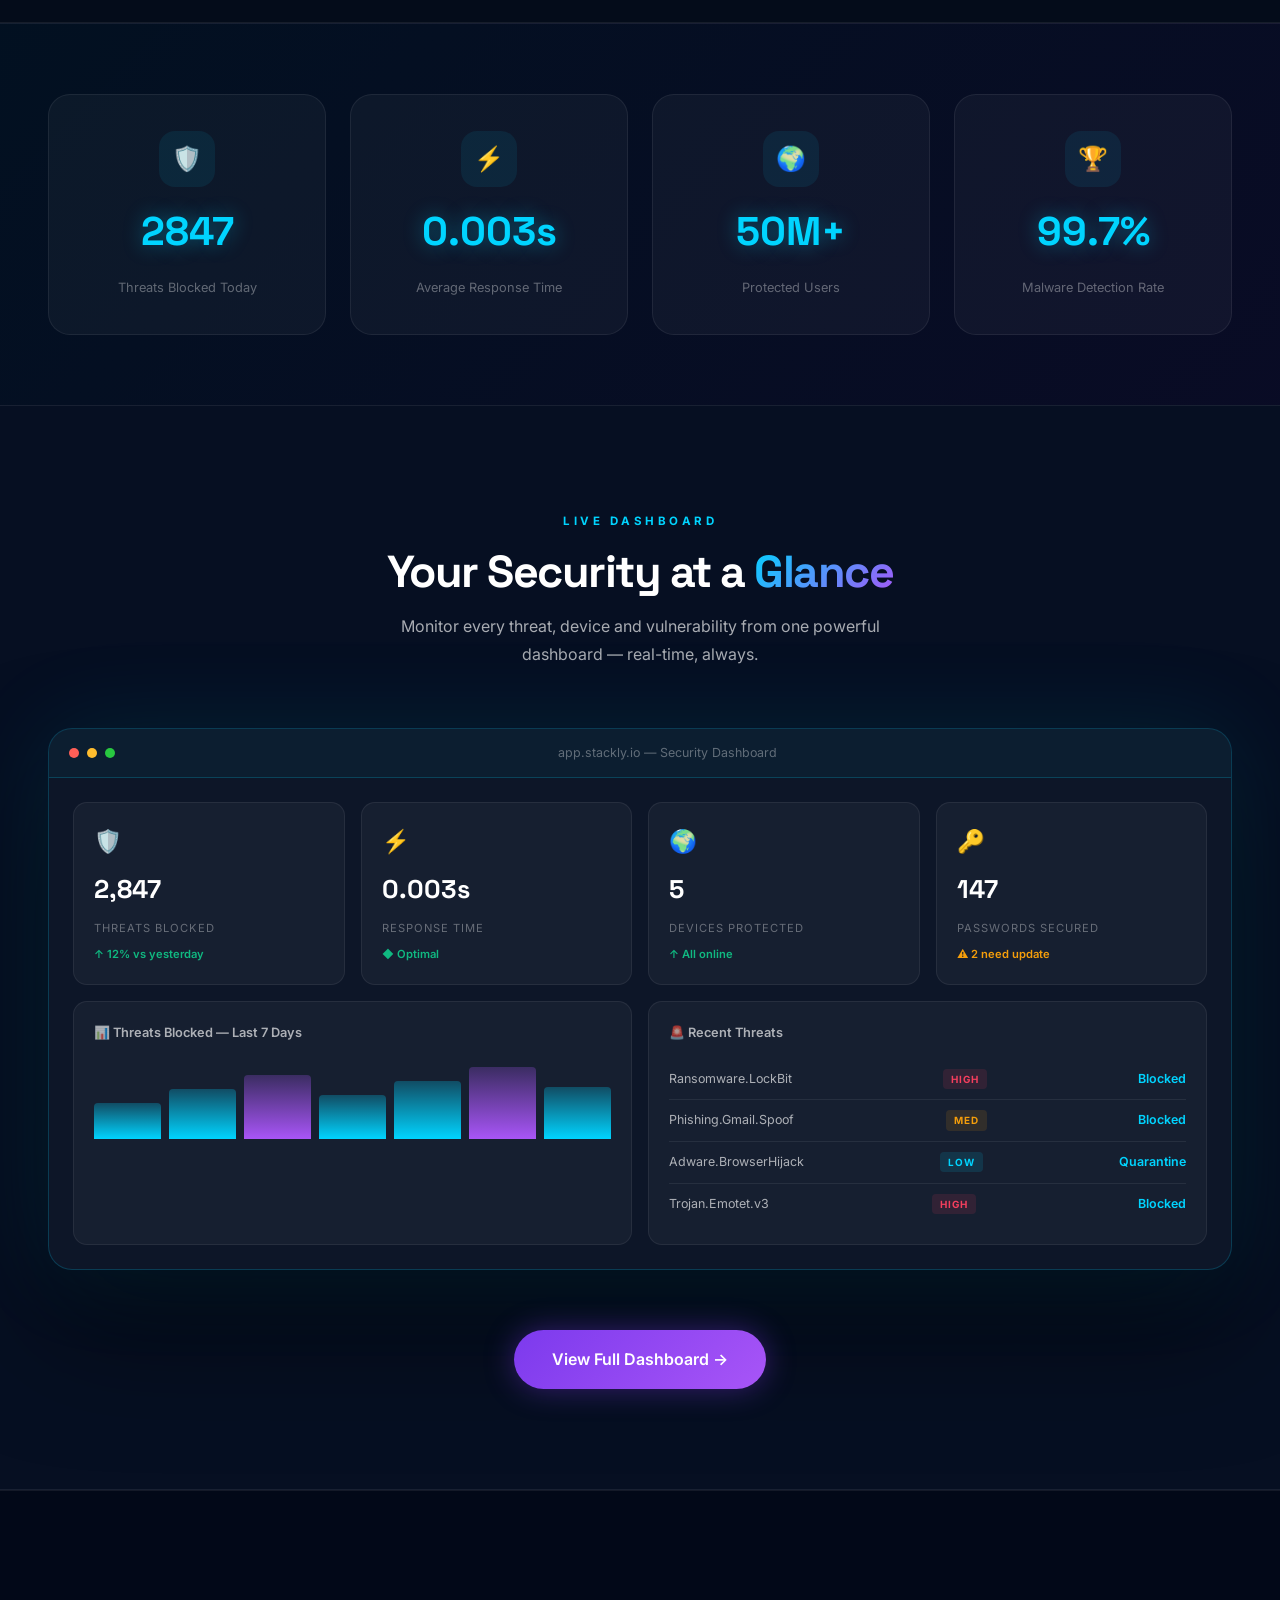
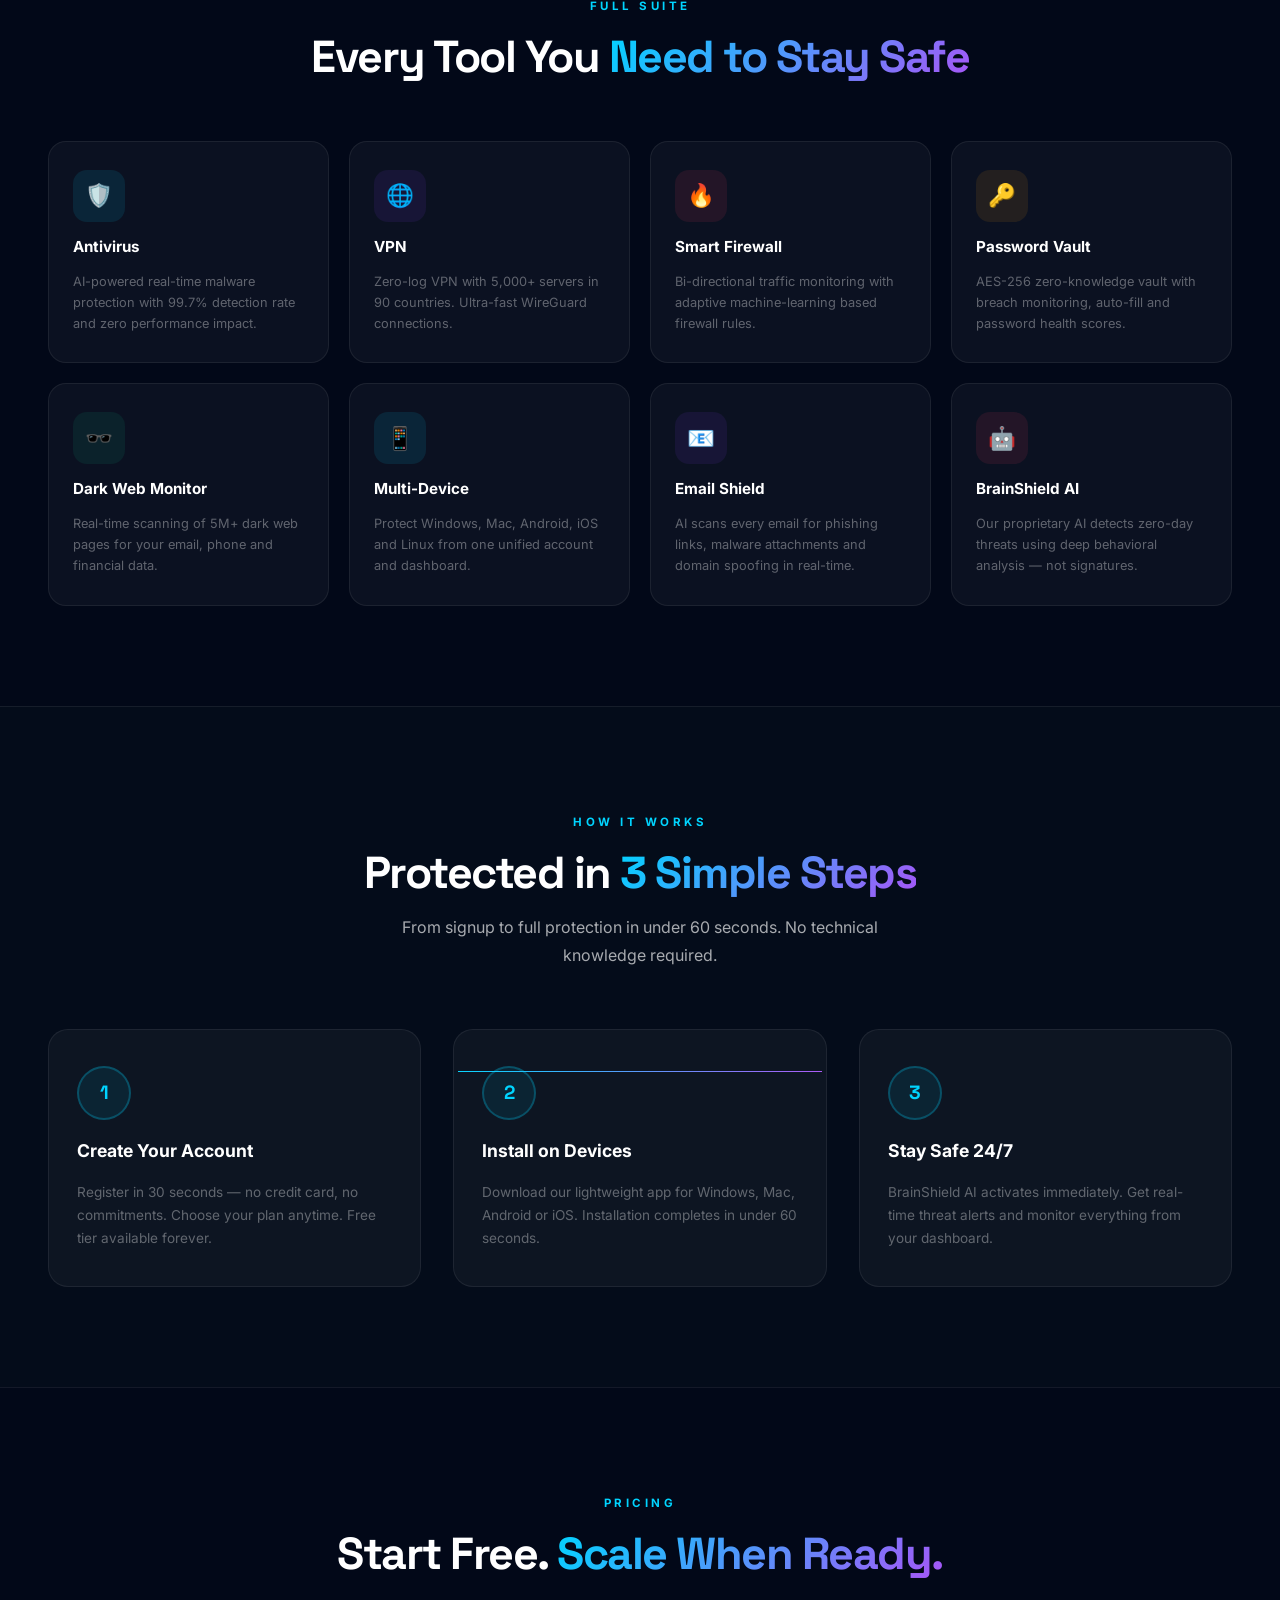
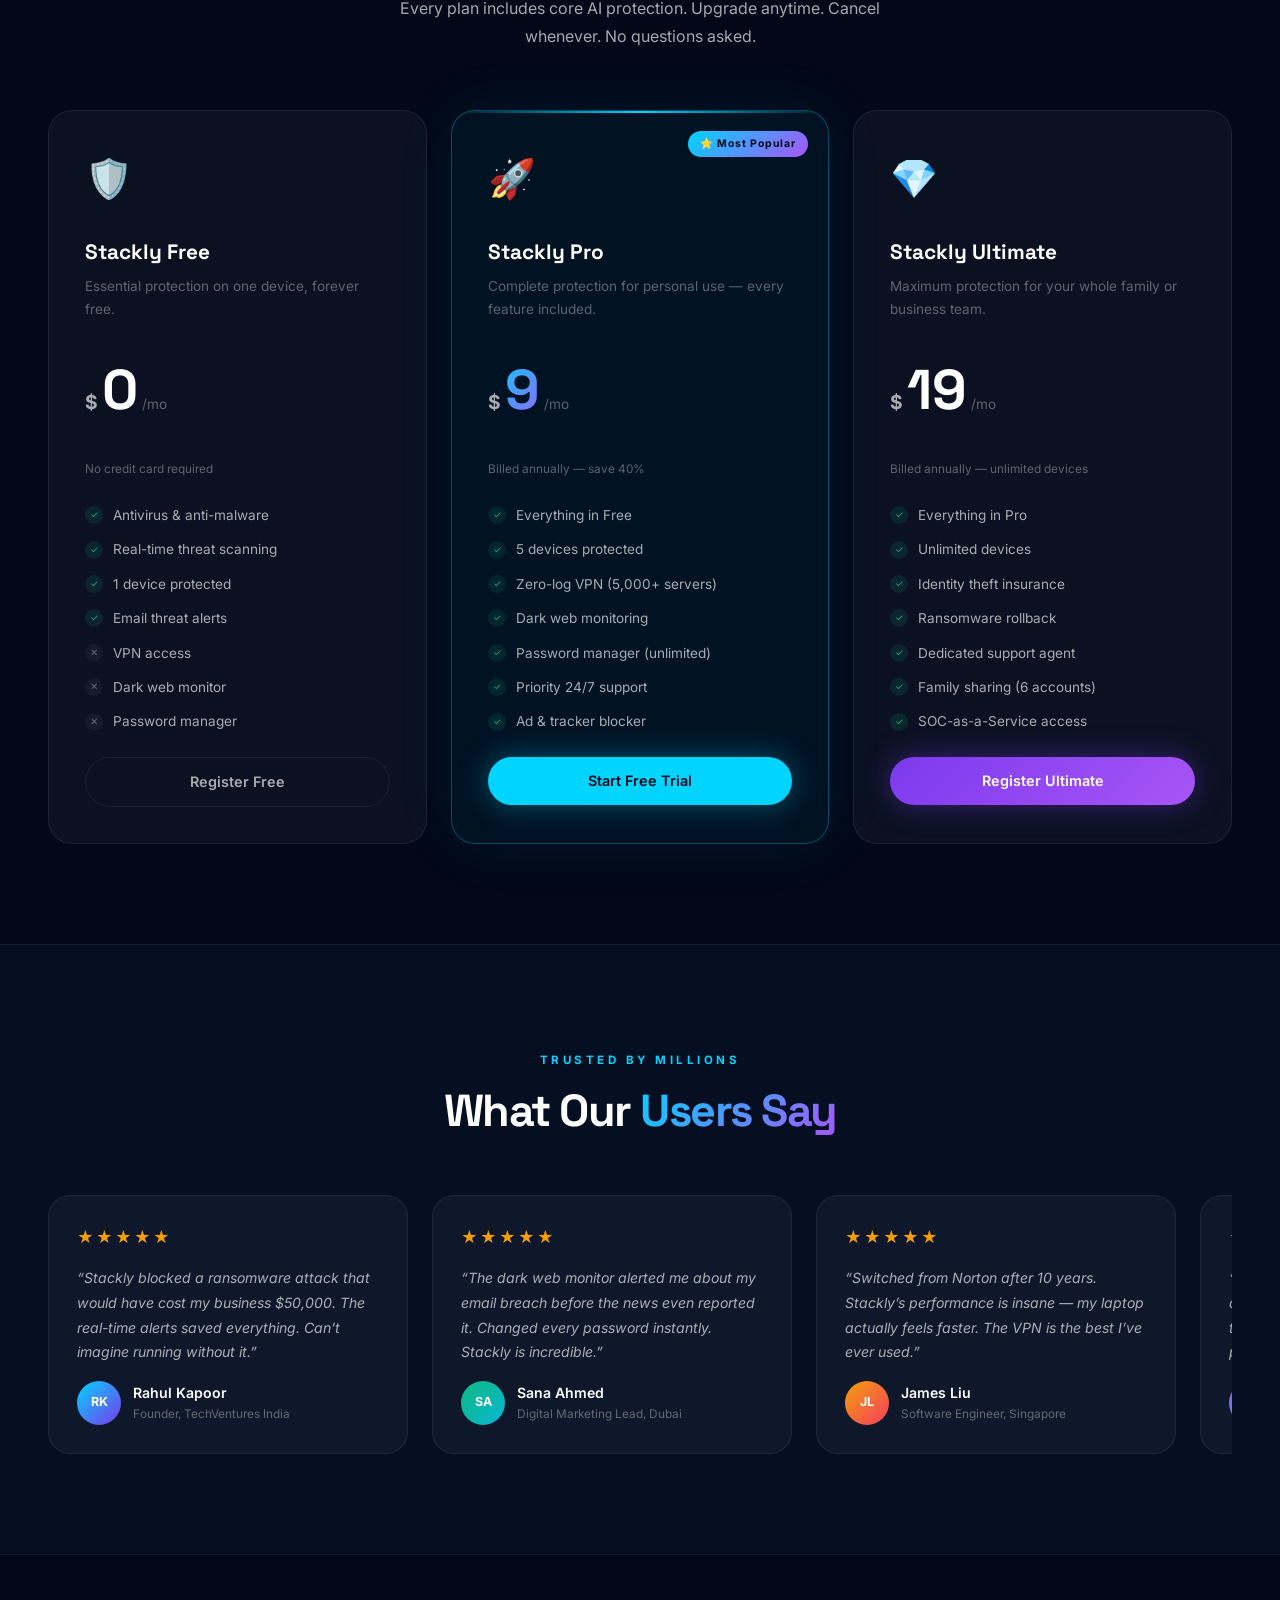
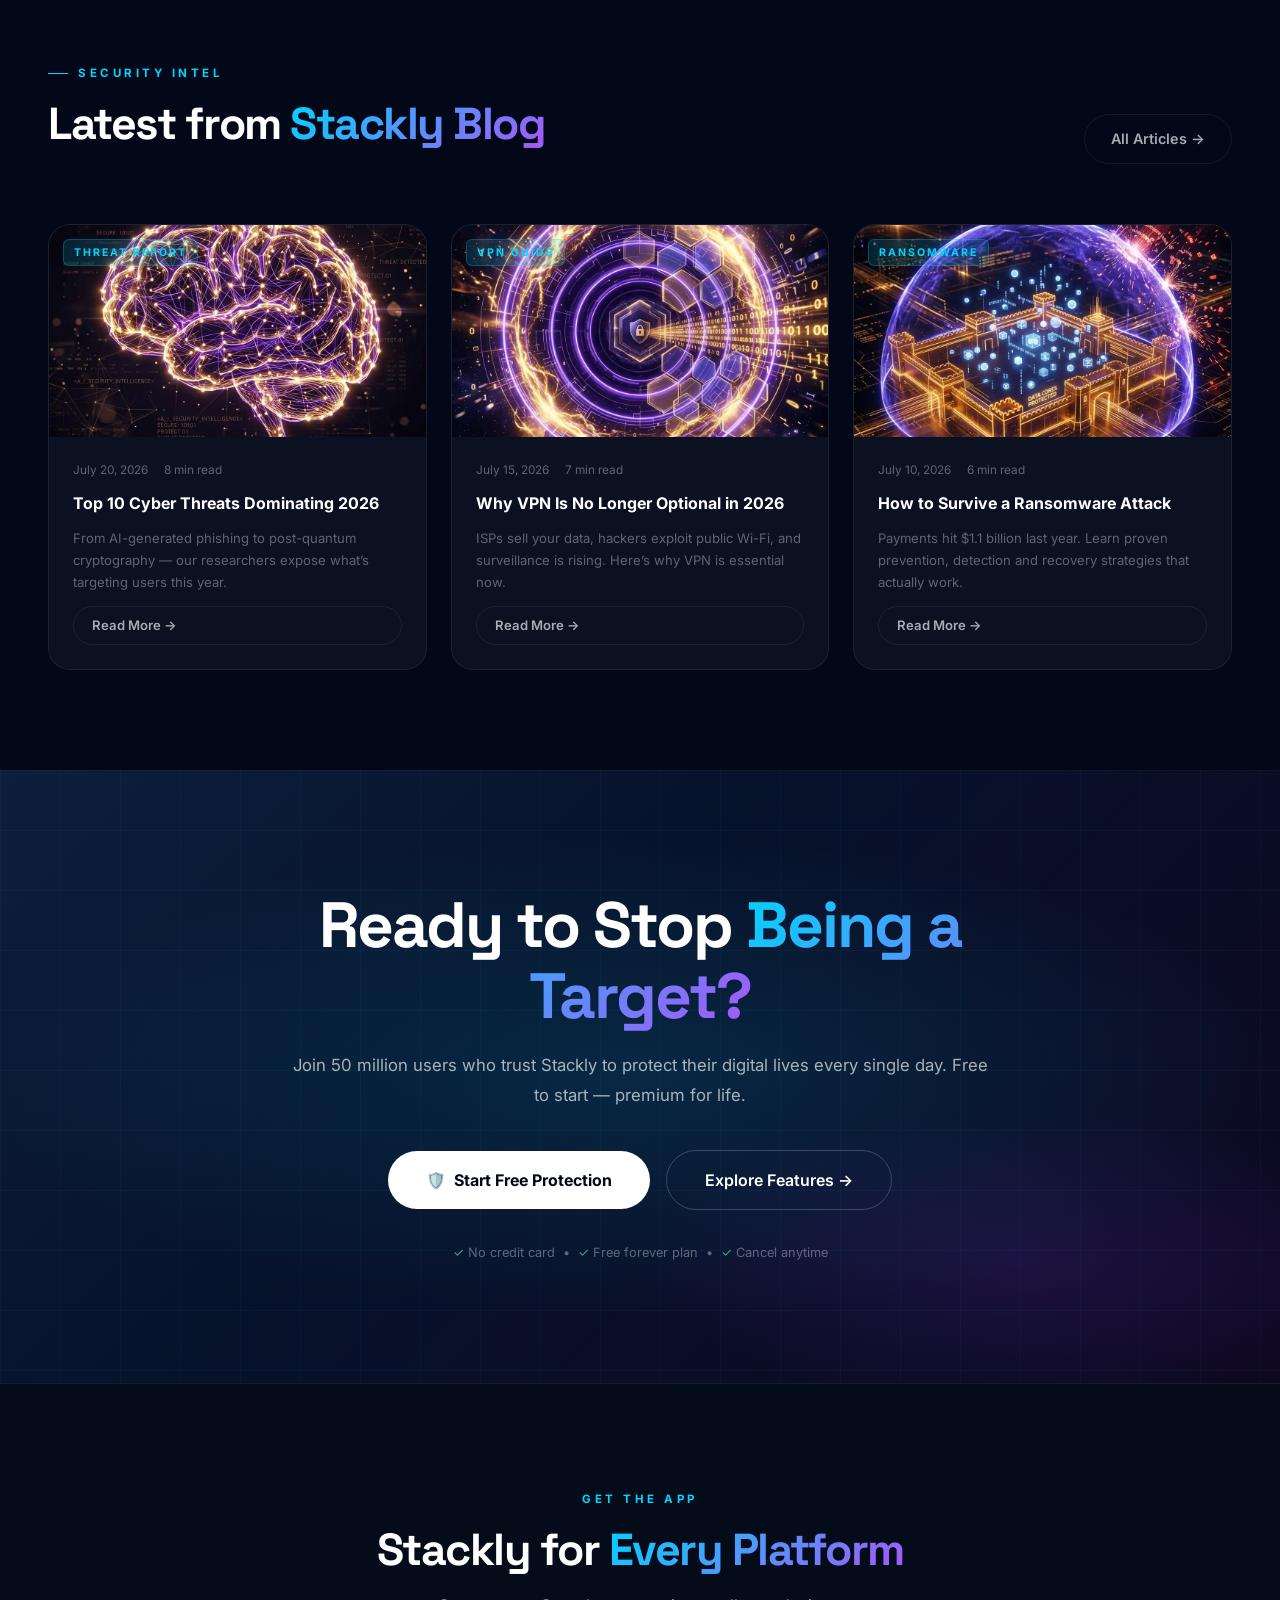
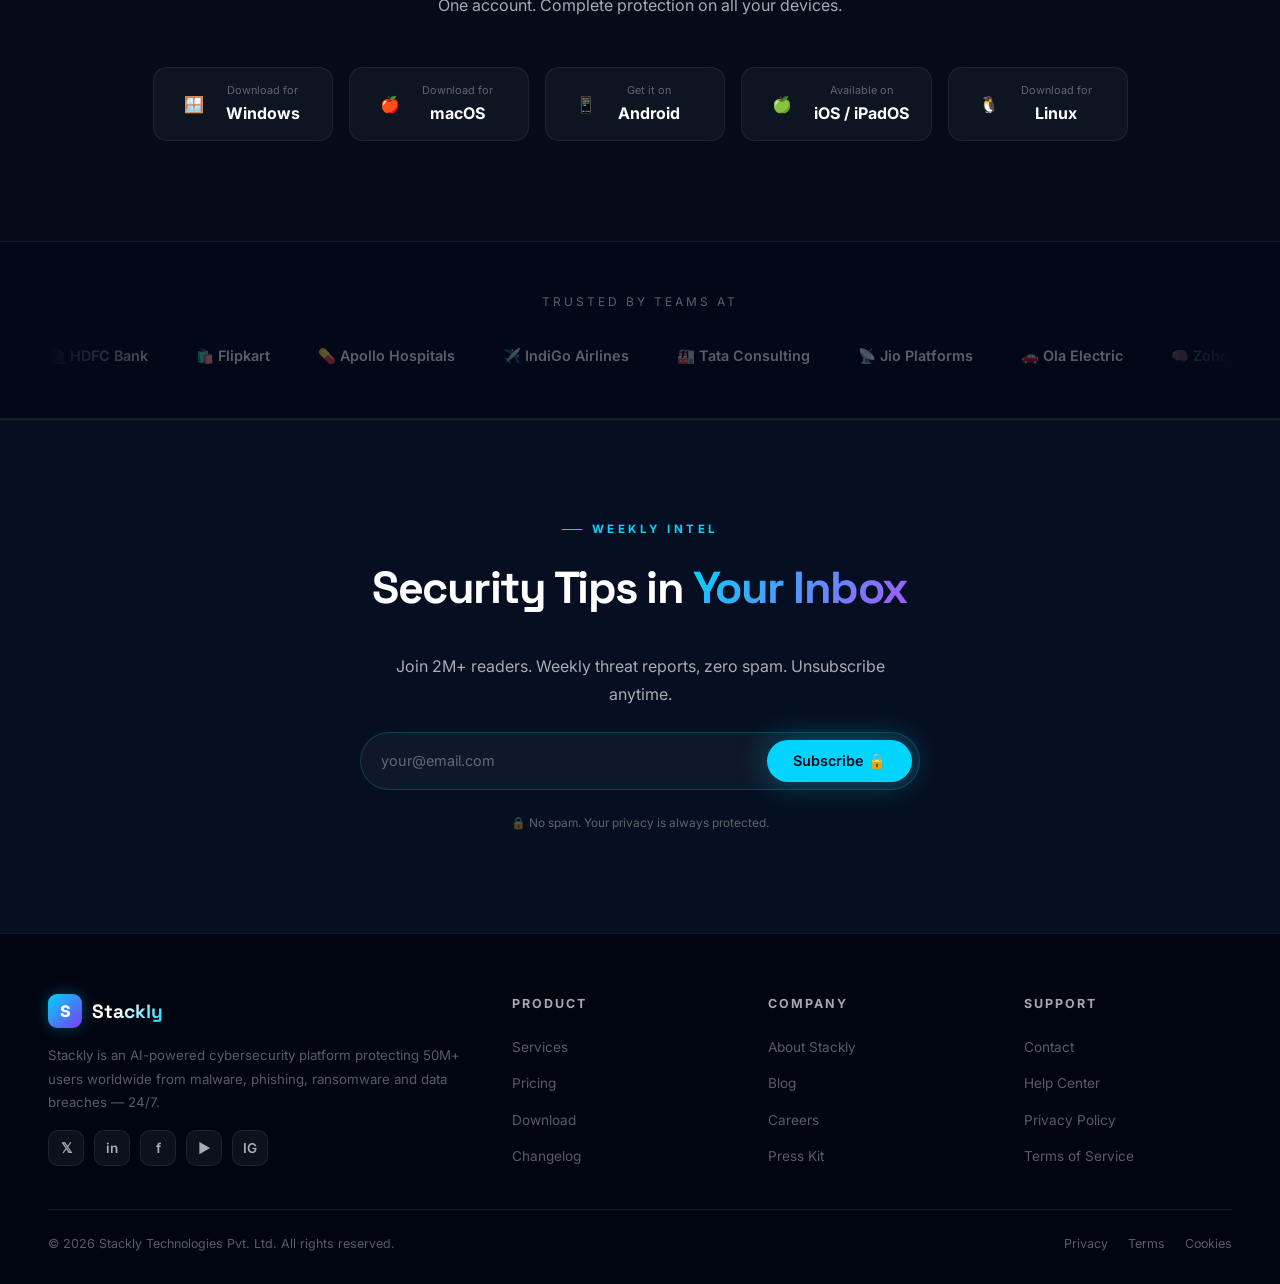
==== commit e01fdbd0: "fix: remove gh social icon from home page footer" ====
--- a/index.html
+++ b/index.html
@@ -858,7 +858,6 @@
       </a>
       <p class="footer-desc">Stackly is an AI-powered cybersecurity platform protecting 50M+ users worldwide from malware, phishing, ransomware and data breaches &mdash; 24/7.</p>
       <div class="social-row">
-        <a href="https://github.com/lingalamanasa" class="social-btn" title="GitHub" target="_blank">gh</a>
         <a href="#" class="social-btn" title="X / Twitter">&#x1D54F;</a>
         <a href="#" class="social-btn" title="LinkedIn">in</a>
         <a href="#" class="social-btn" title="Facebook">f</a>
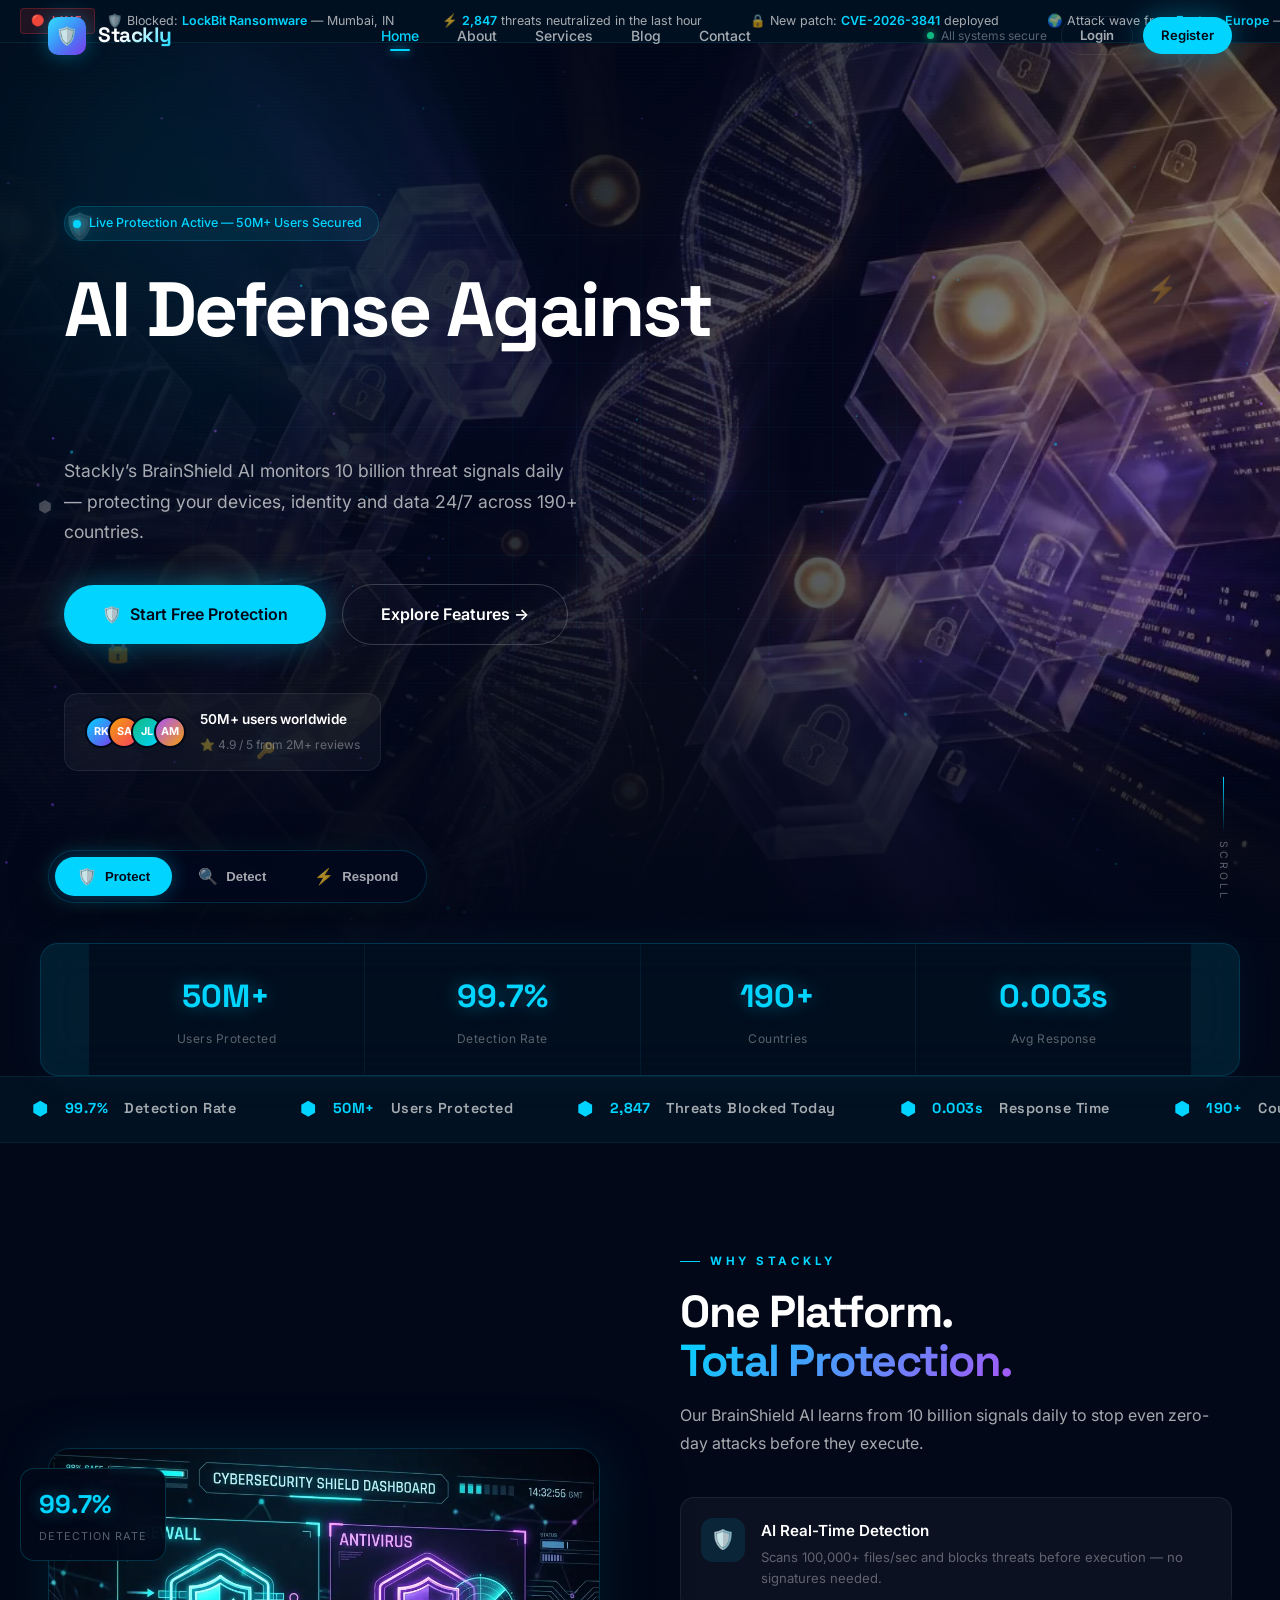
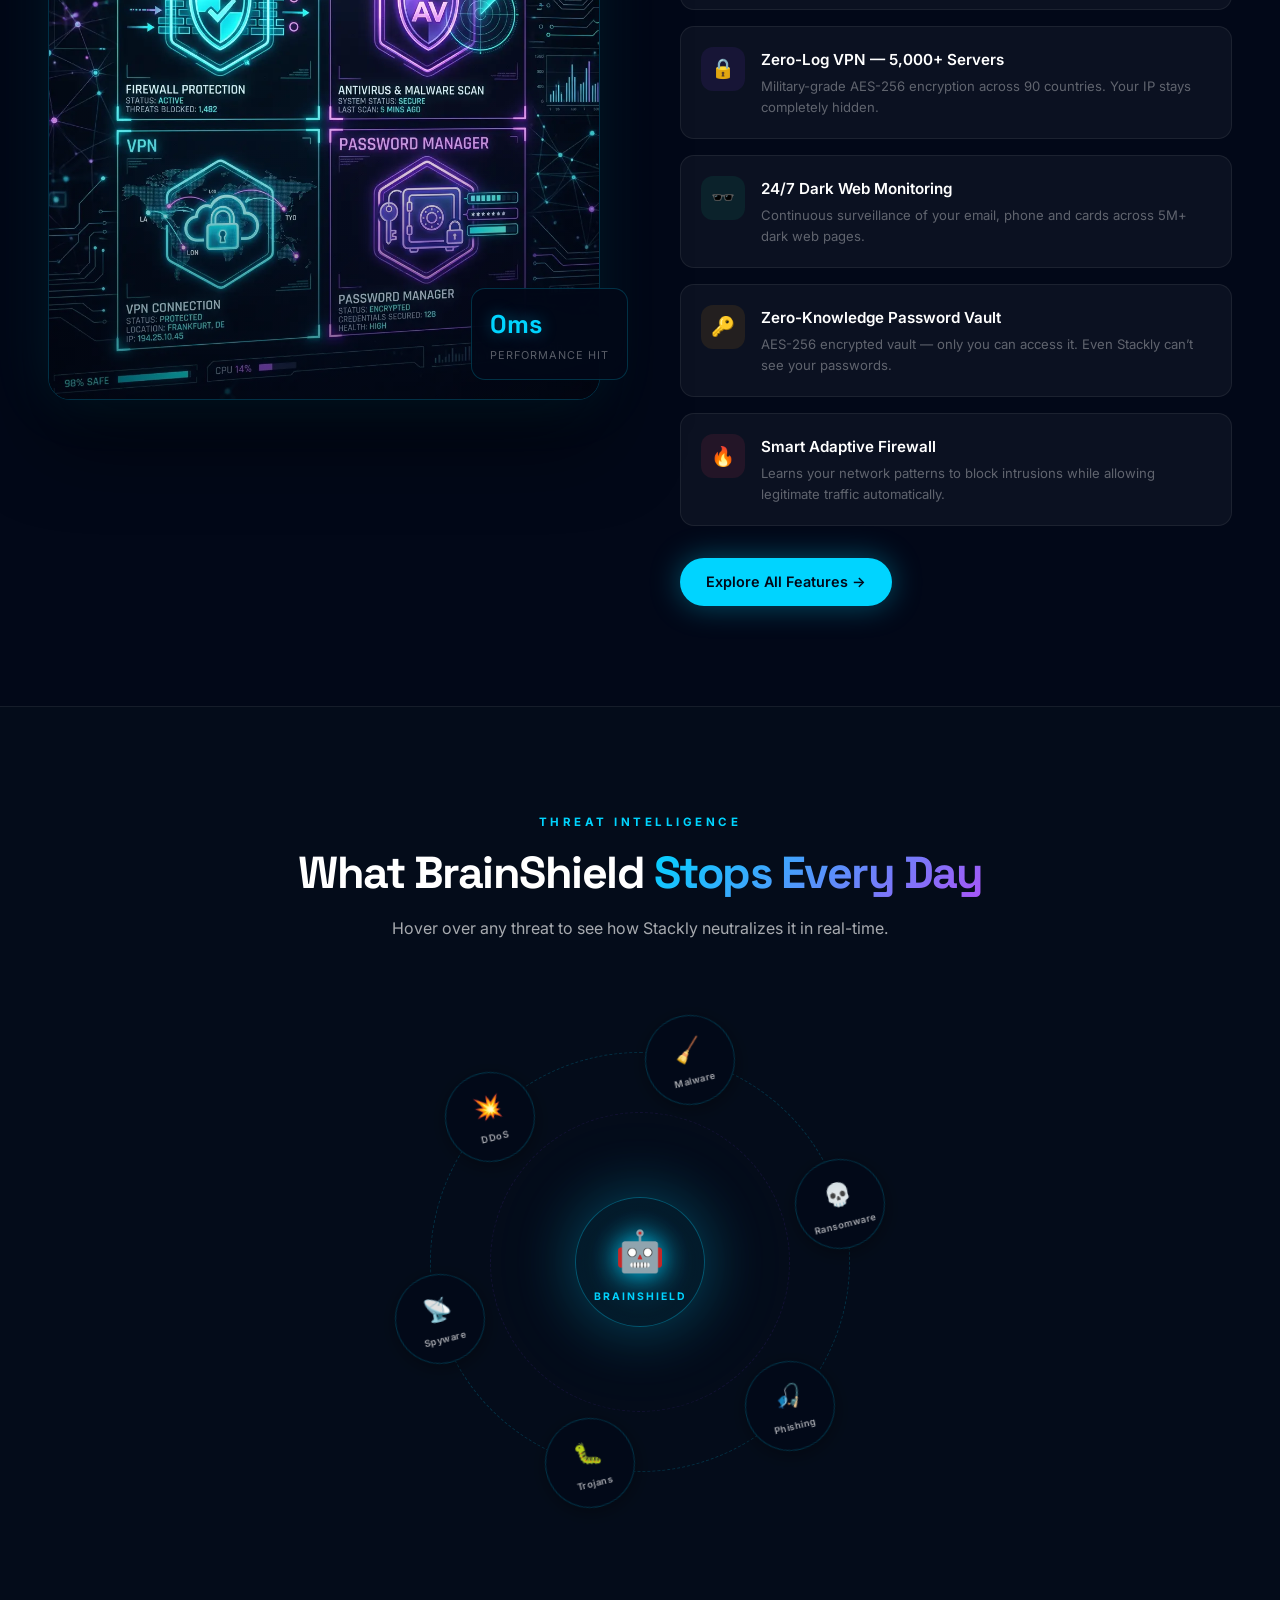
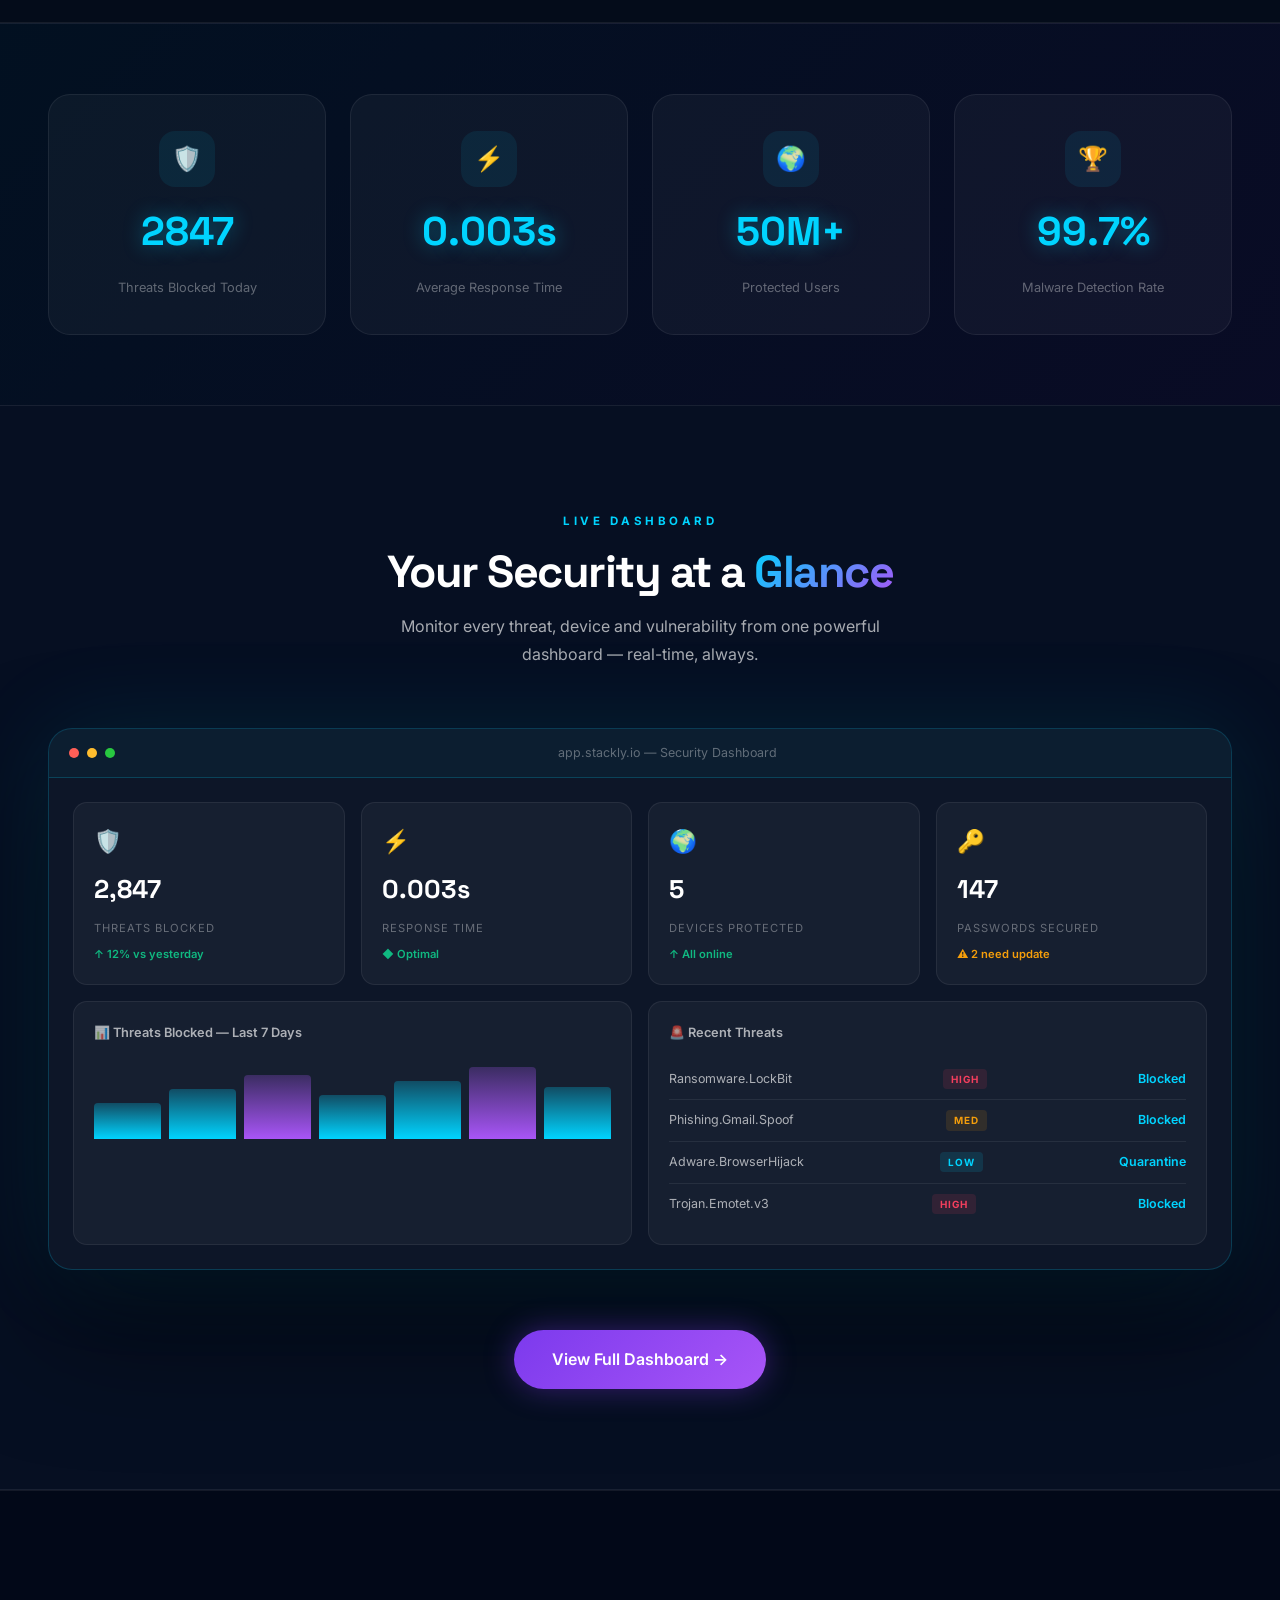
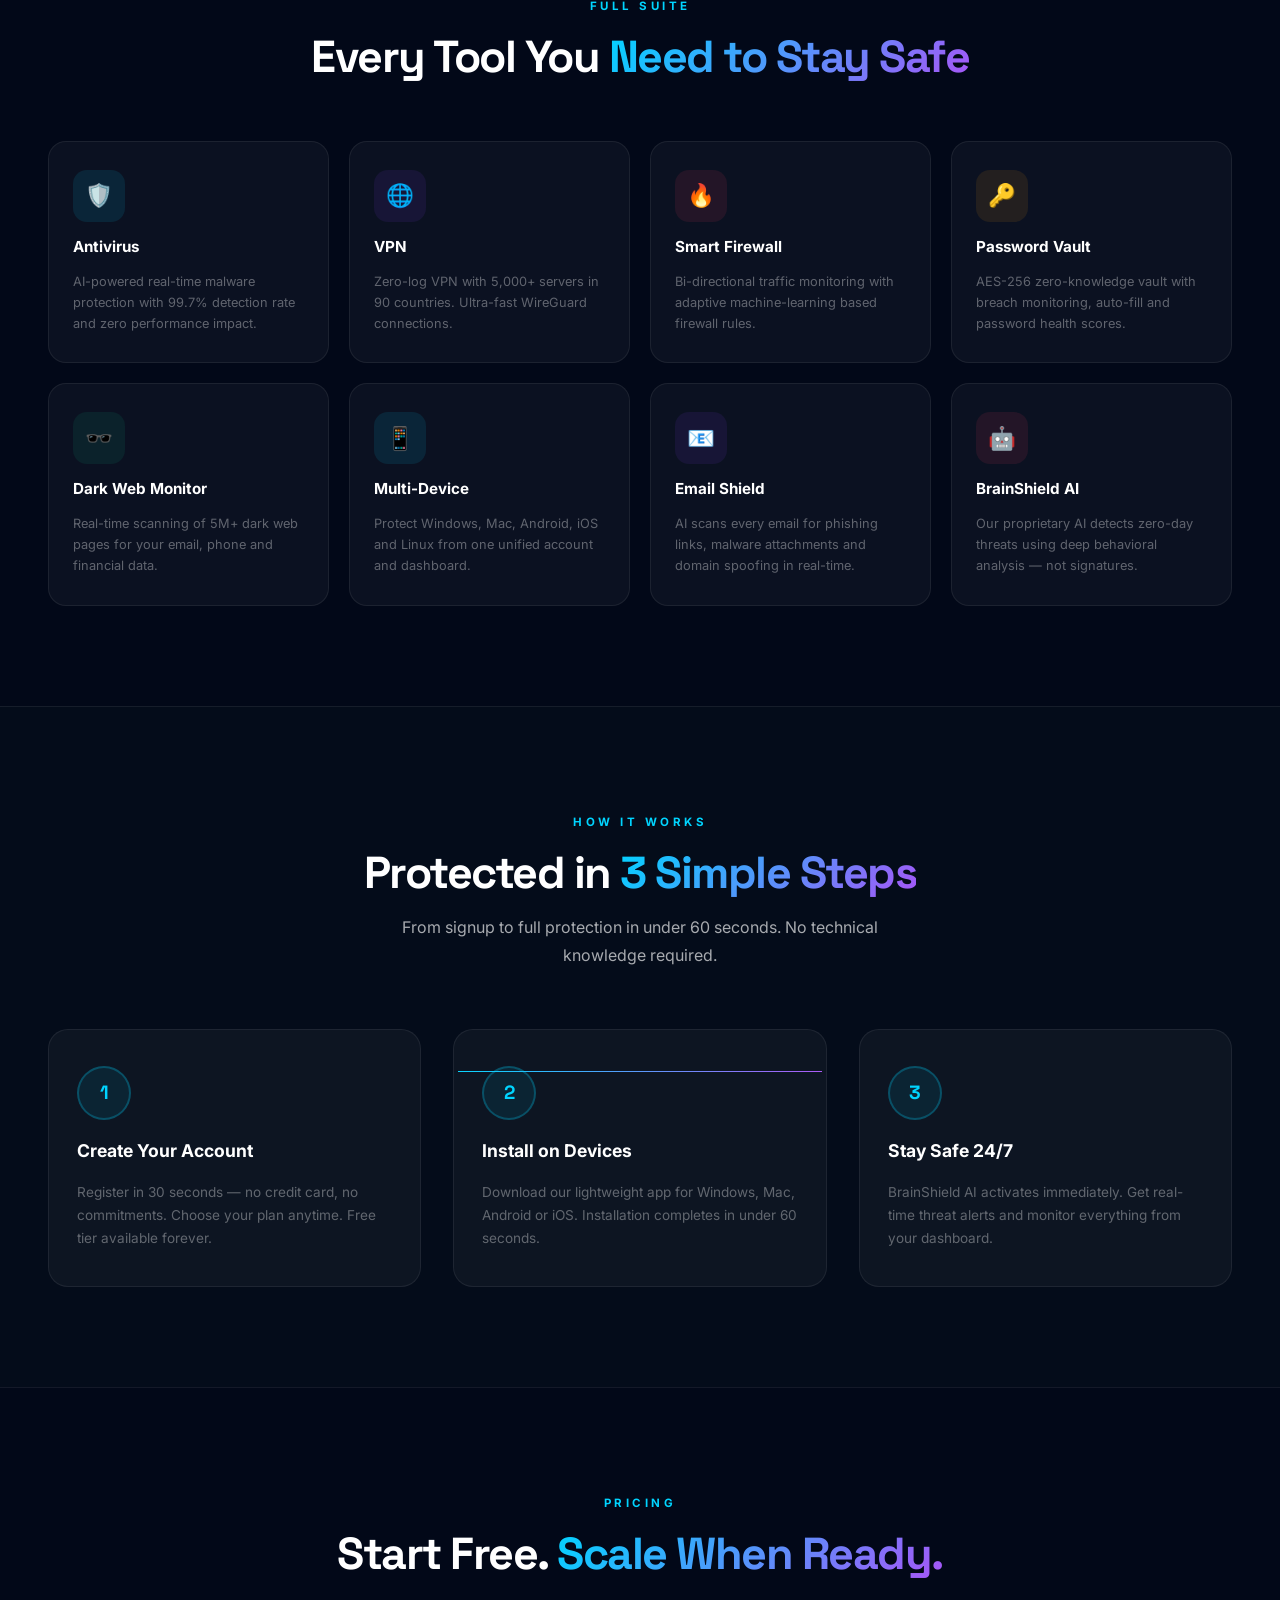
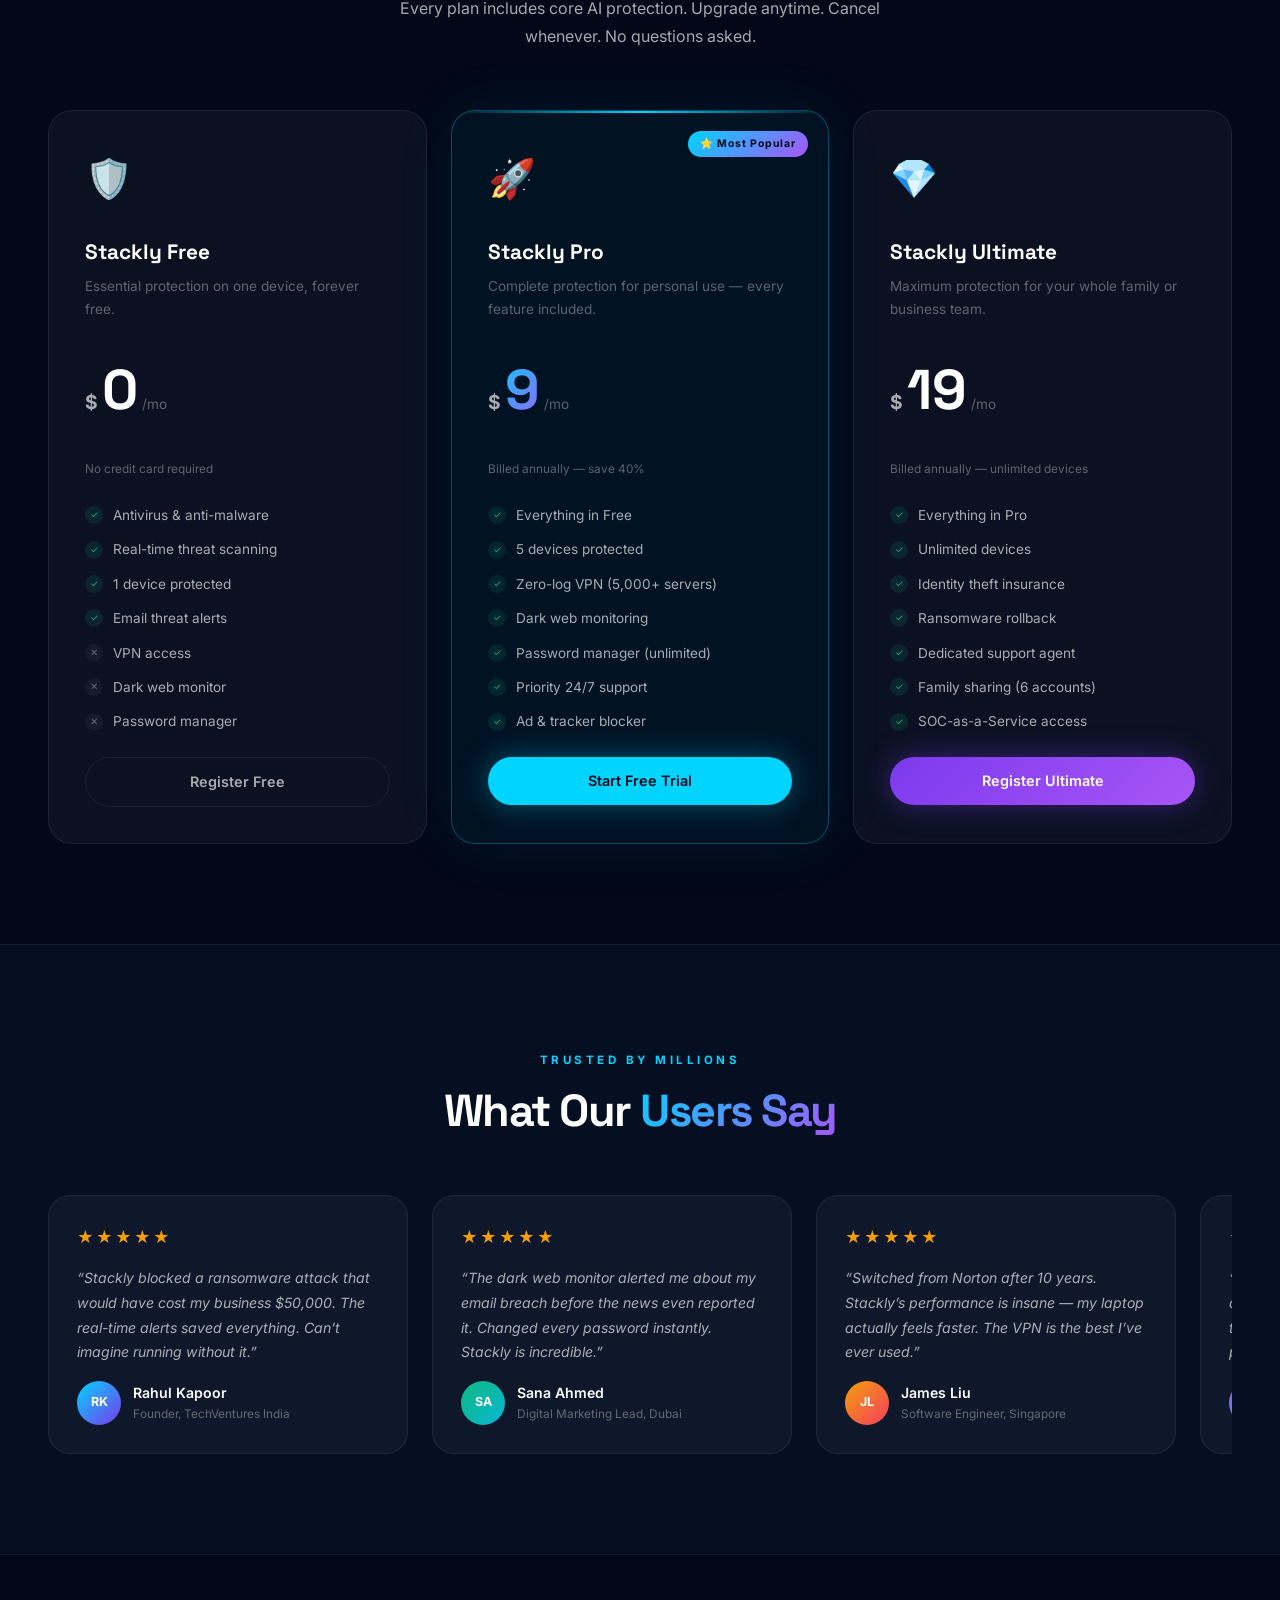
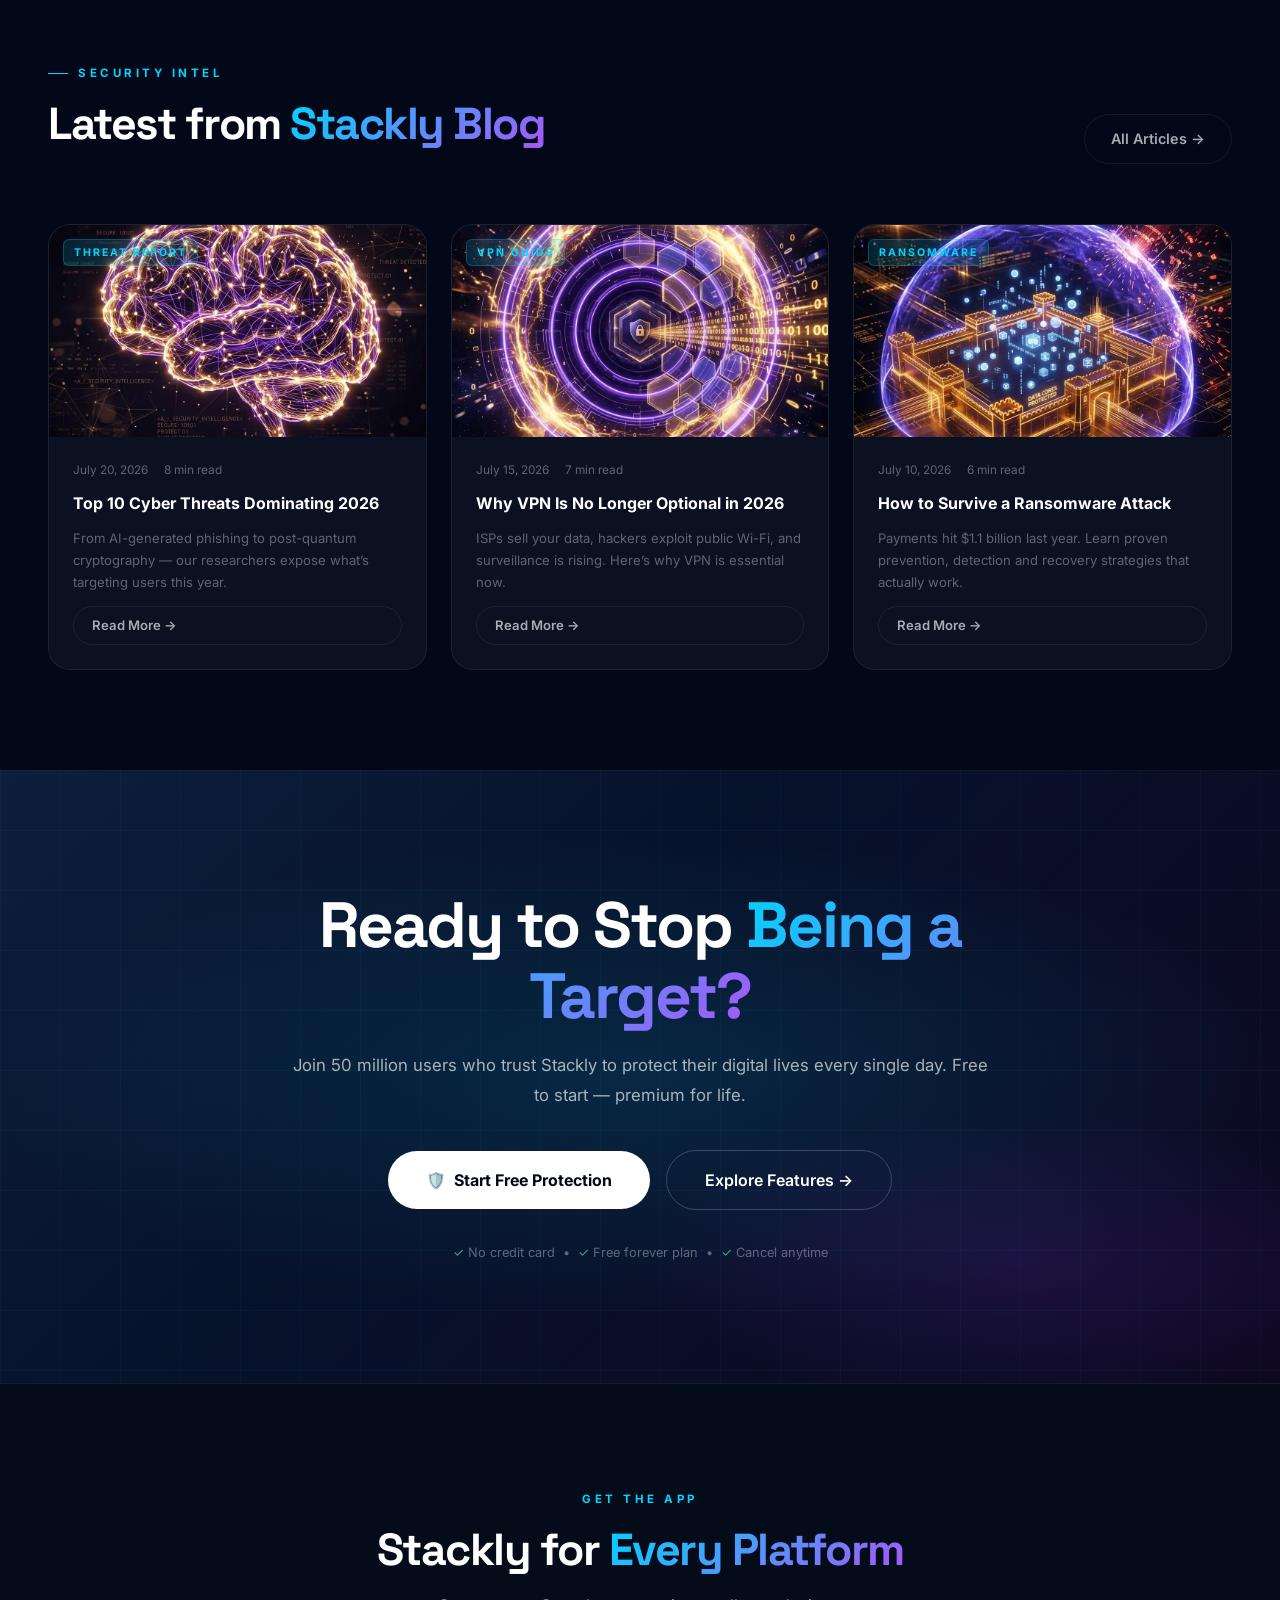
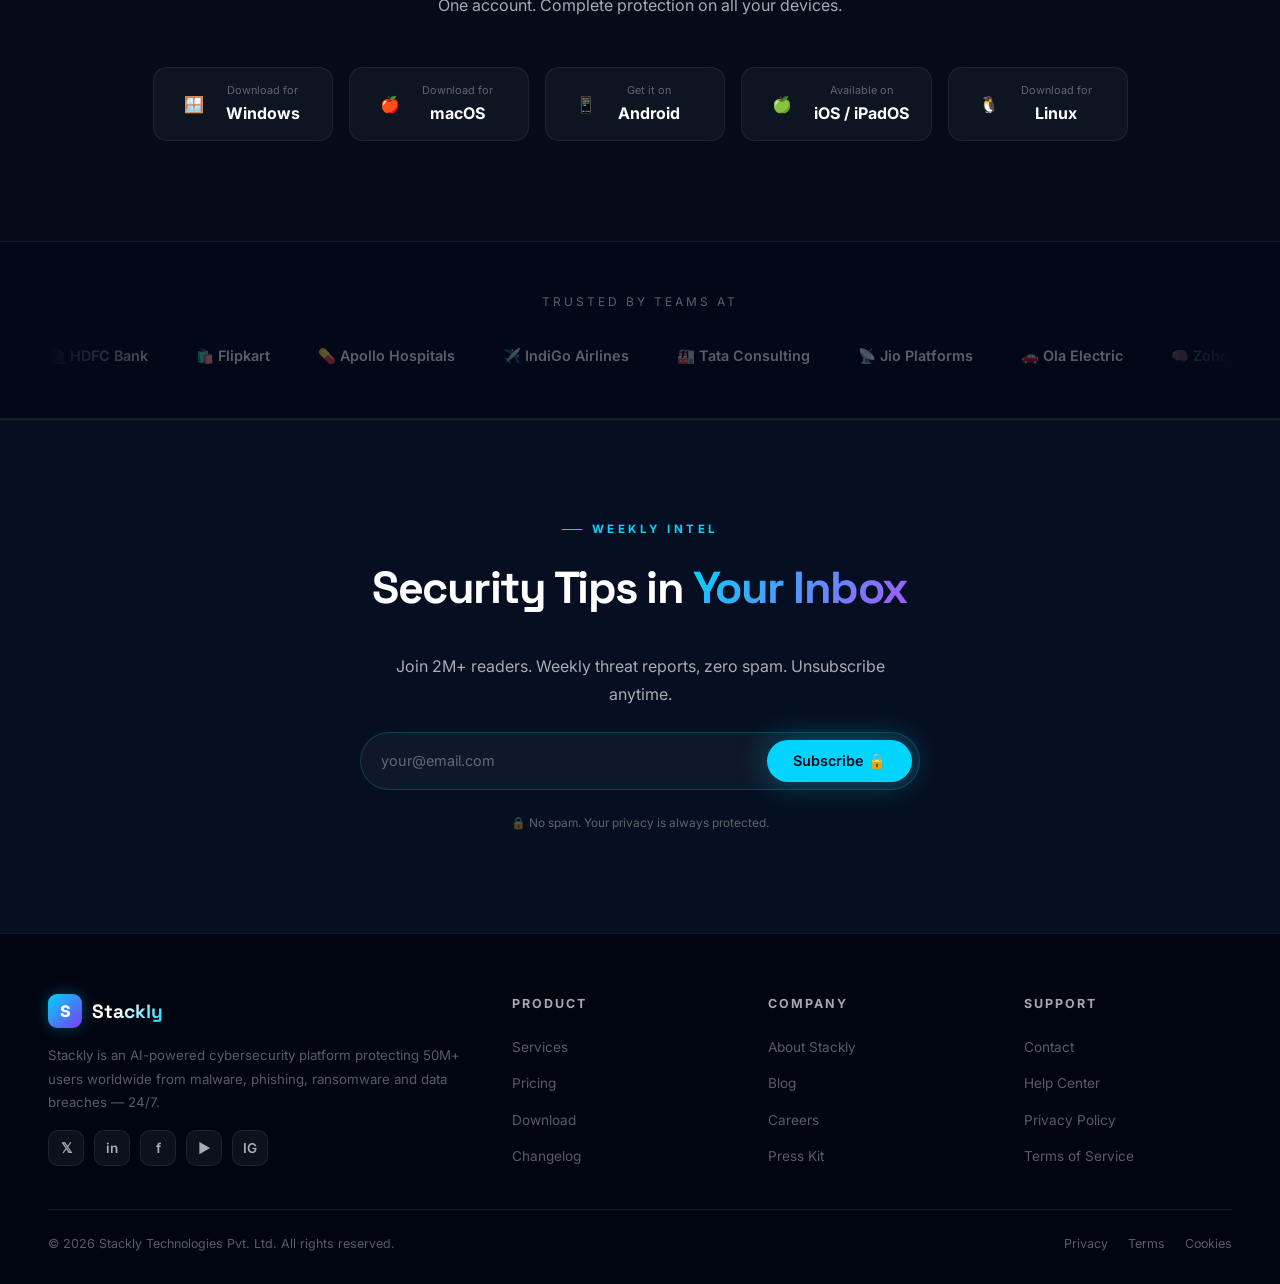
==== commit e8a61d6b: "feat: restore 404 error page links for social icons as requested" ====
--- a/index.html
+++ b/index.html
@@ -858,11 +858,11 @@
       </a>
       <p class="footer-desc">Stackly is an AI-powered cybersecurity platform protecting 50M+ users worldwide from malware, phishing, ransomware and data breaches &mdash; 24/7.</p>
       <div class="social-row">
-        <a href="#" class="social-btn" title="X / Twitter">&#x1D54F;</a>
-        <a href="#" class="social-btn" title="LinkedIn">in</a>
-        <a href="#" class="social-btn" title="Facebook">f</a>
-        <a href="#" class="social-btn" title="YouTube">&#x25B6;</a>
-        <a href="#" class="social-btn" title="Instagram">IG</a>
+        <a href="404.html" class="social-btn" title="X / Twitter">&#x1D54F;</a>
+        <a href="404.html" class="social-btn" title="LinkedIn">in</a>
+        <a href="404.html" class="social-btn" title="Facebook">f</a>
+        <a href="404.html" class="social-btn" title="YouTube">&#x25B6;</a>
+        <a href="404.html" class="social-btn" title="Instagram">IG</a>
       </div>
     </div>
     <div class="footer-col">
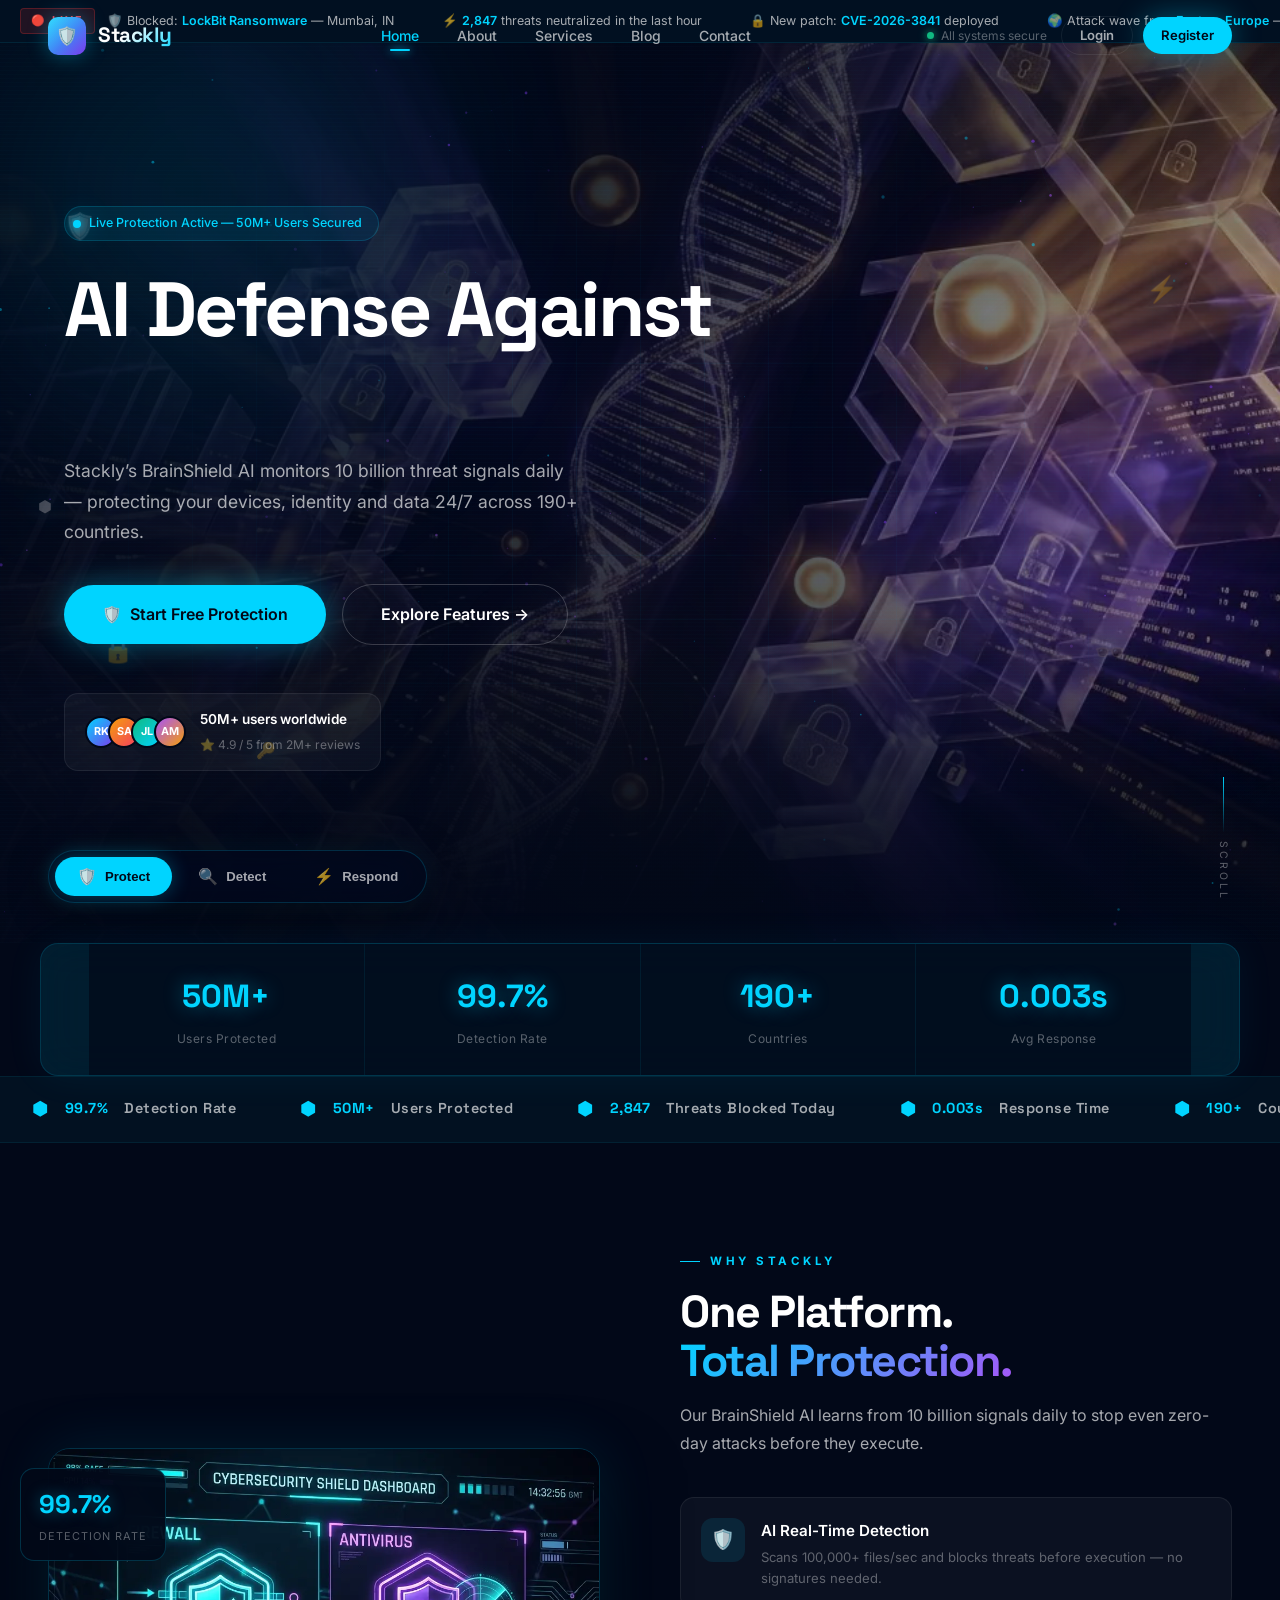
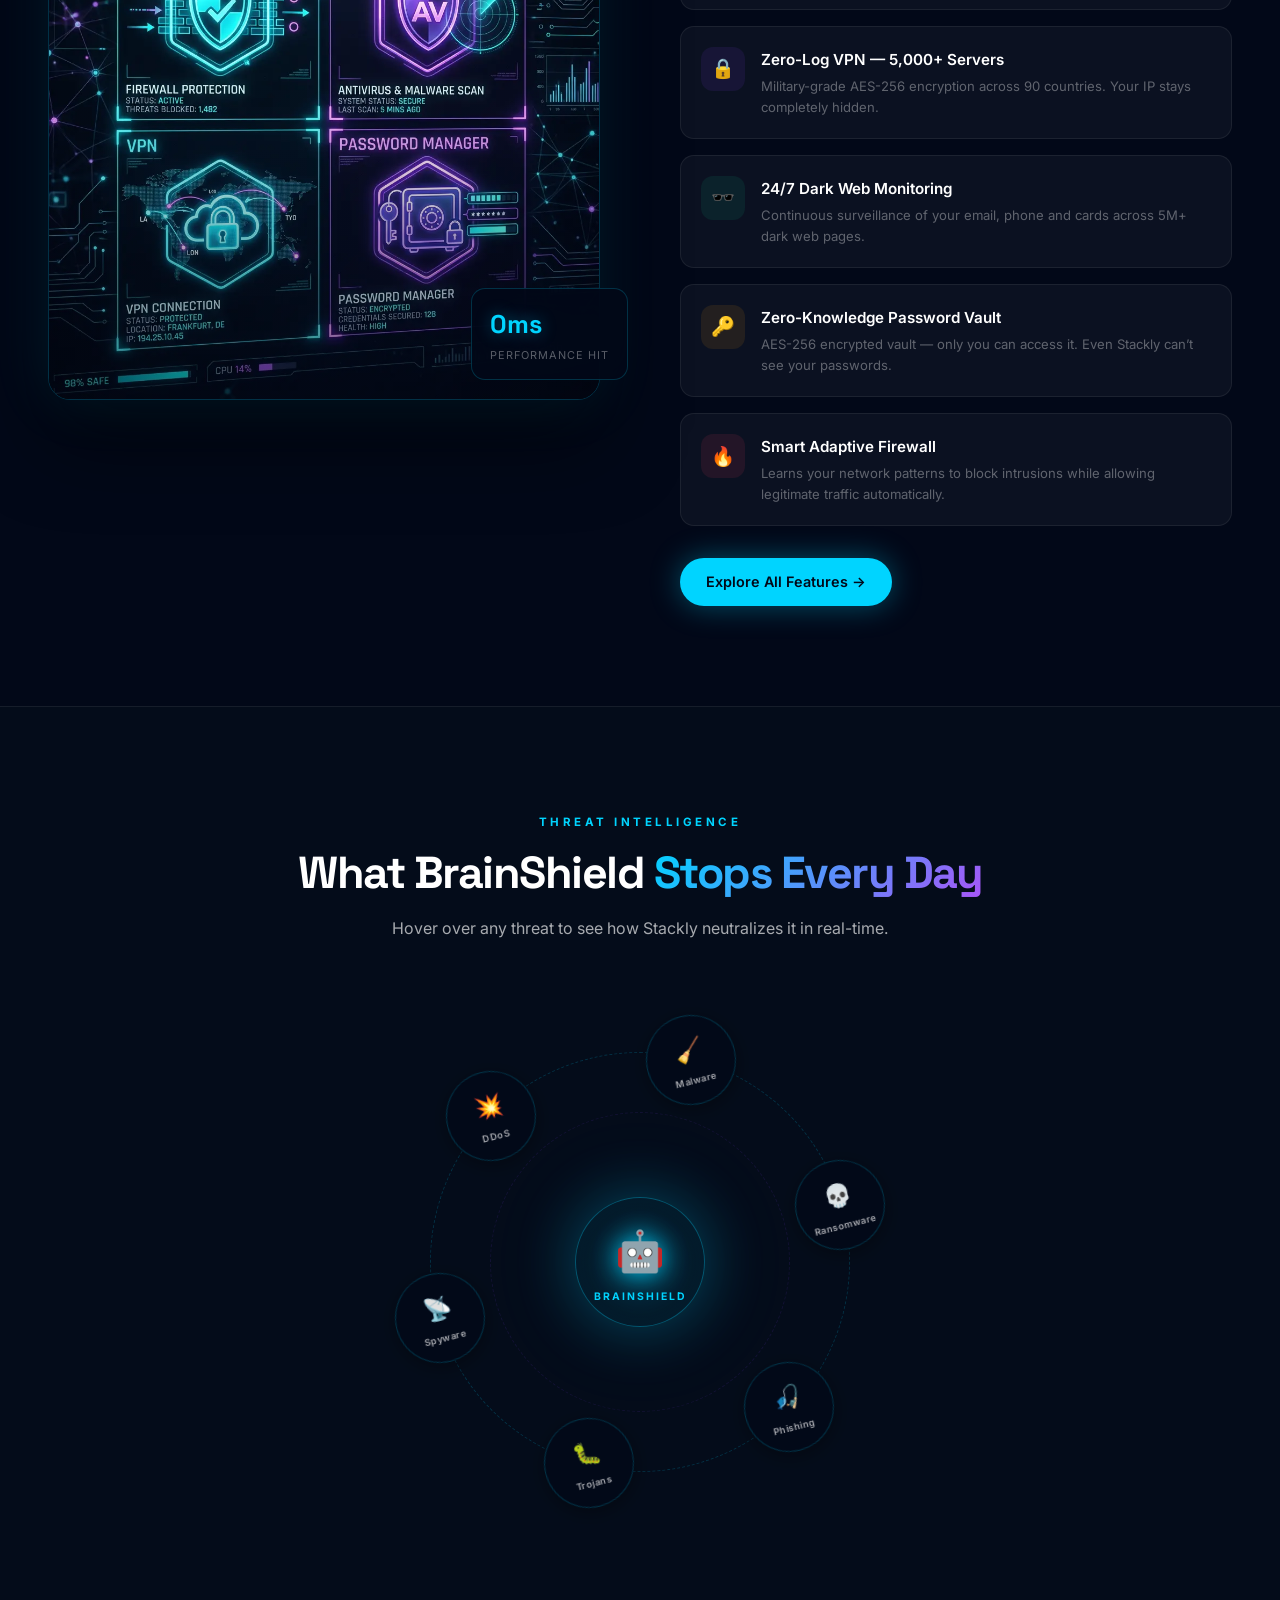
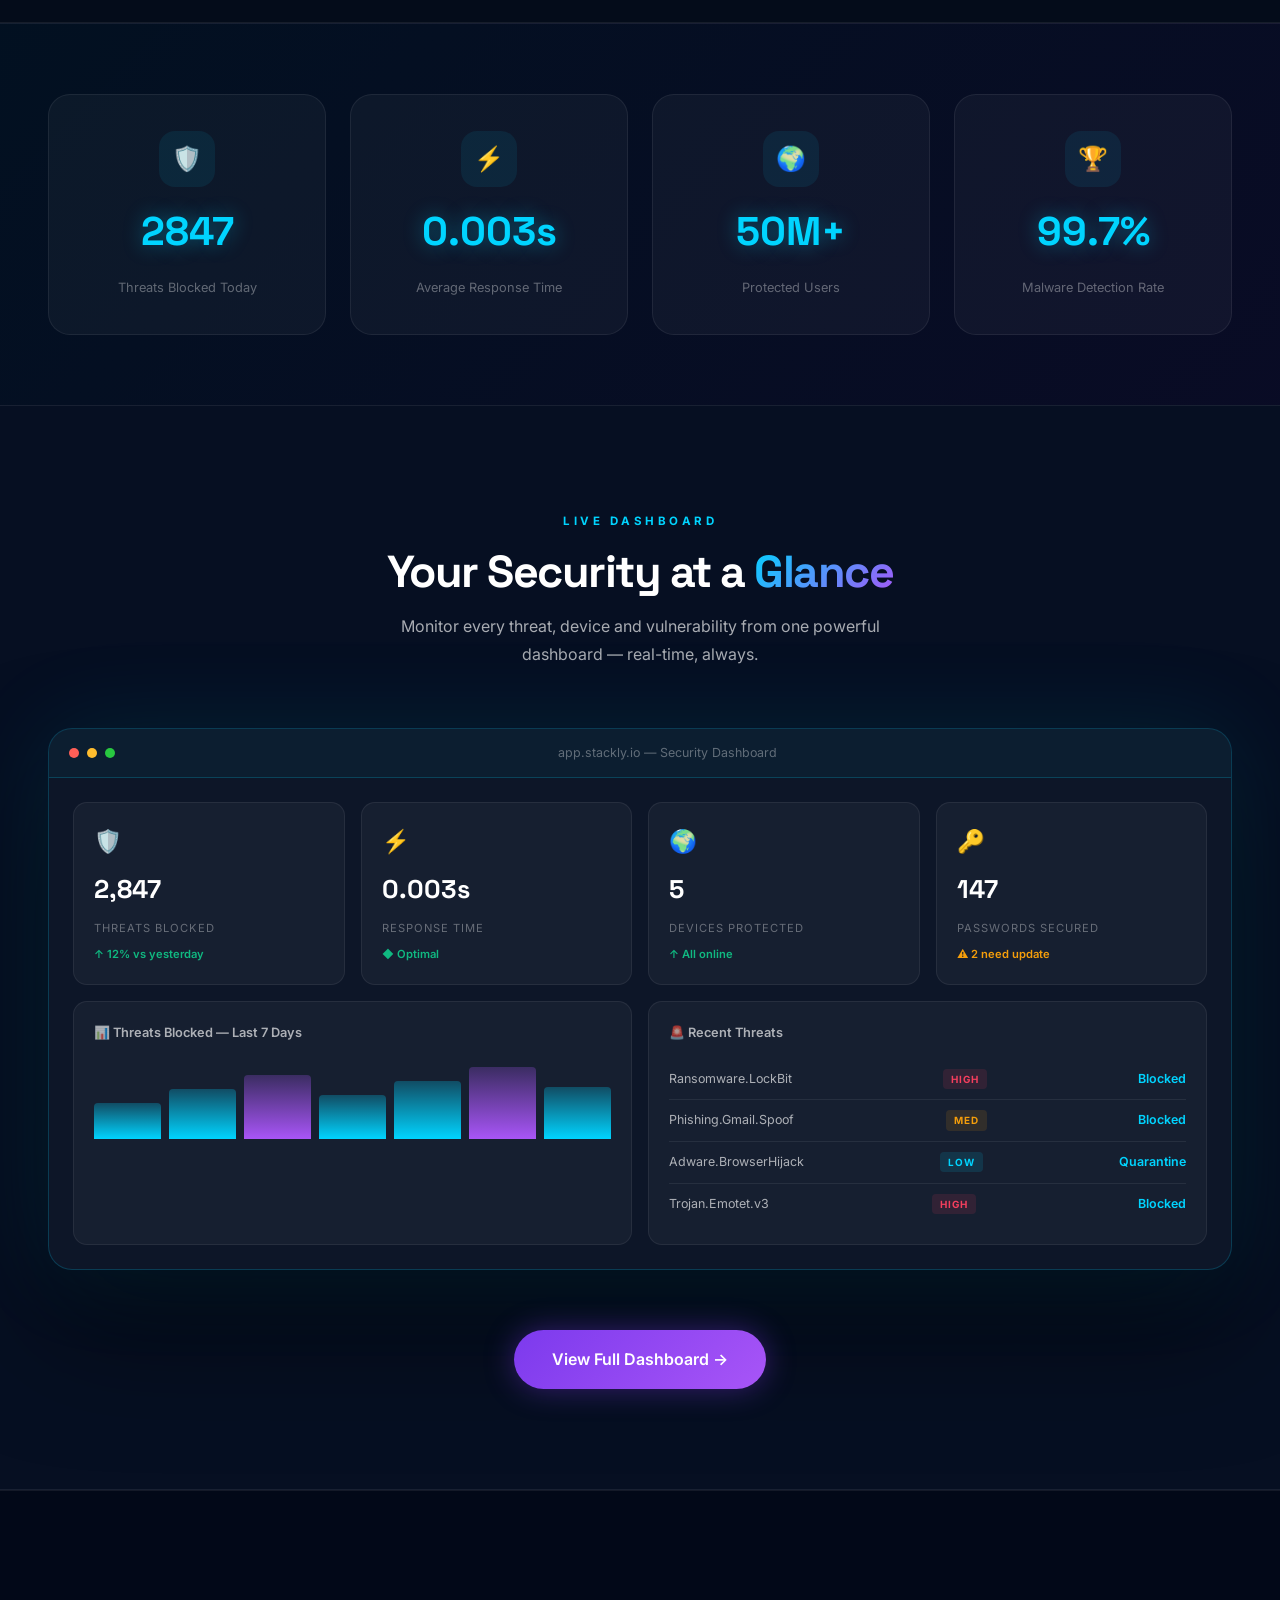
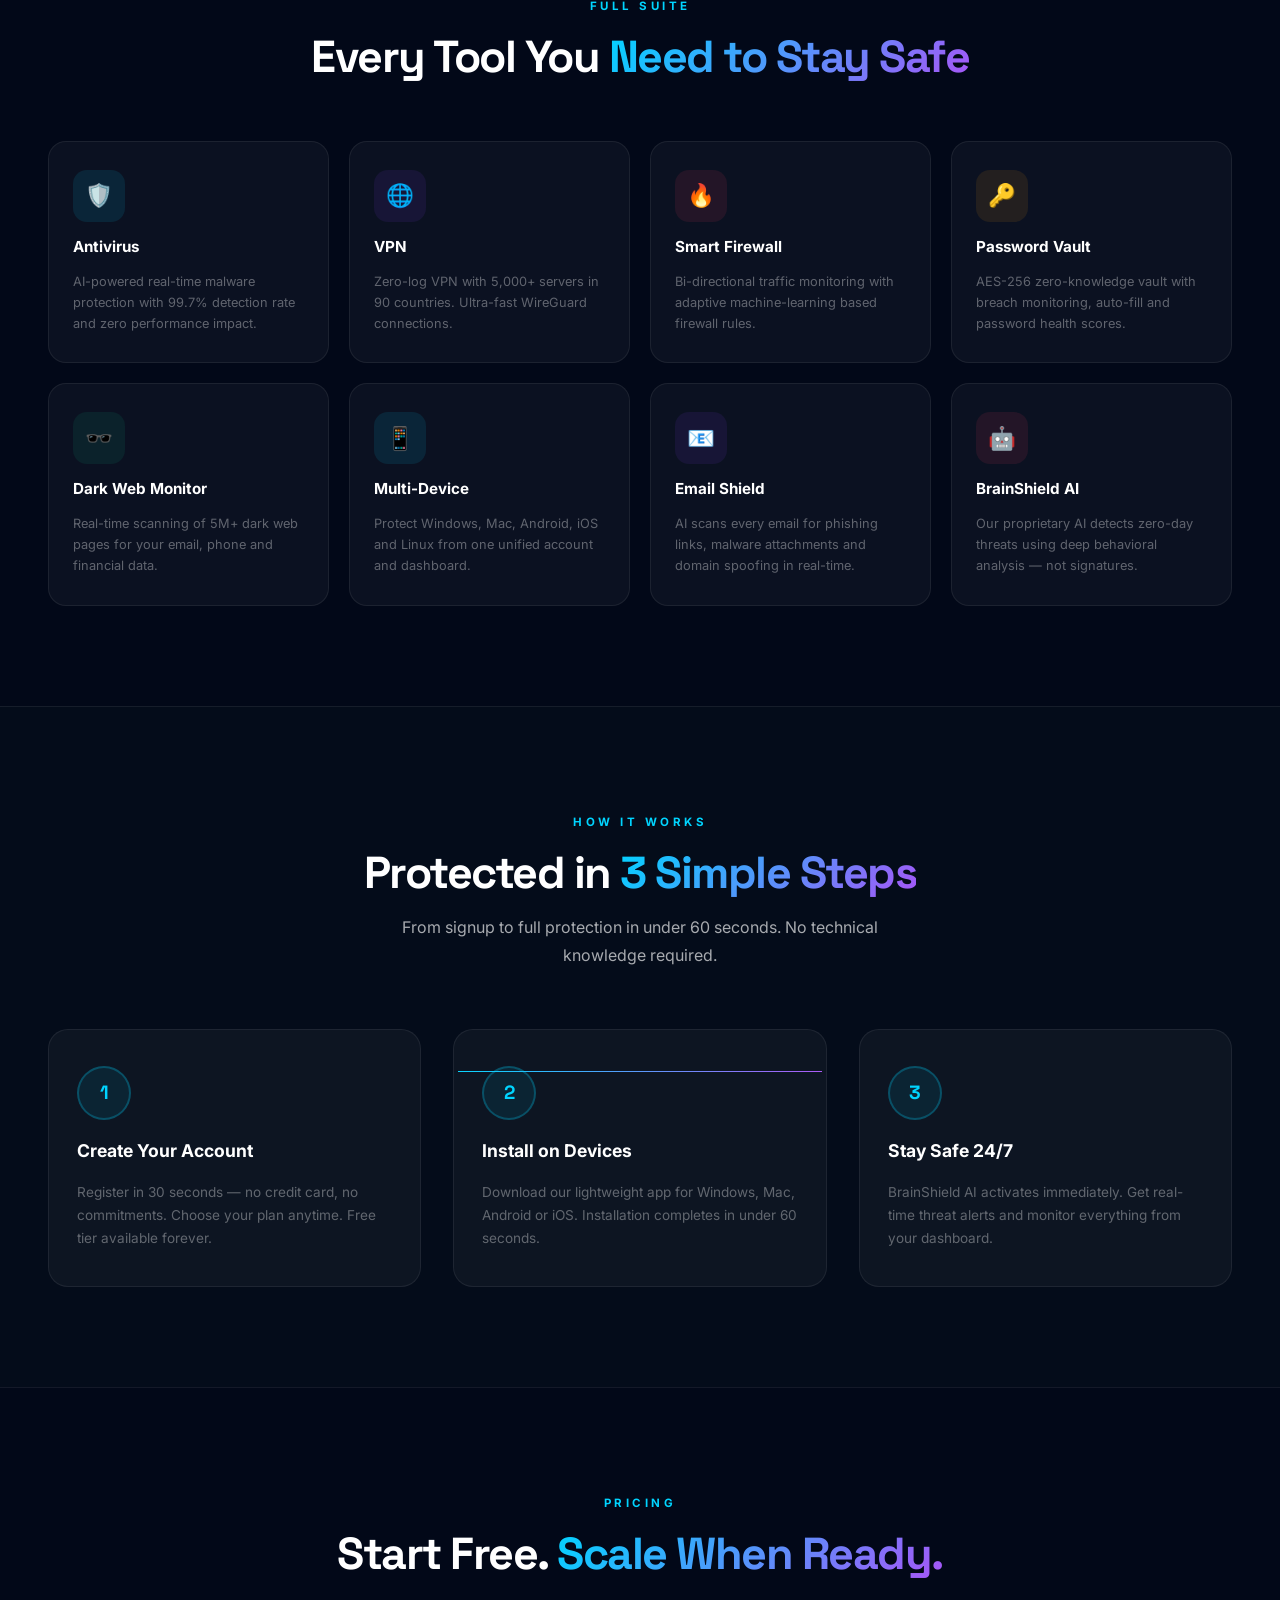
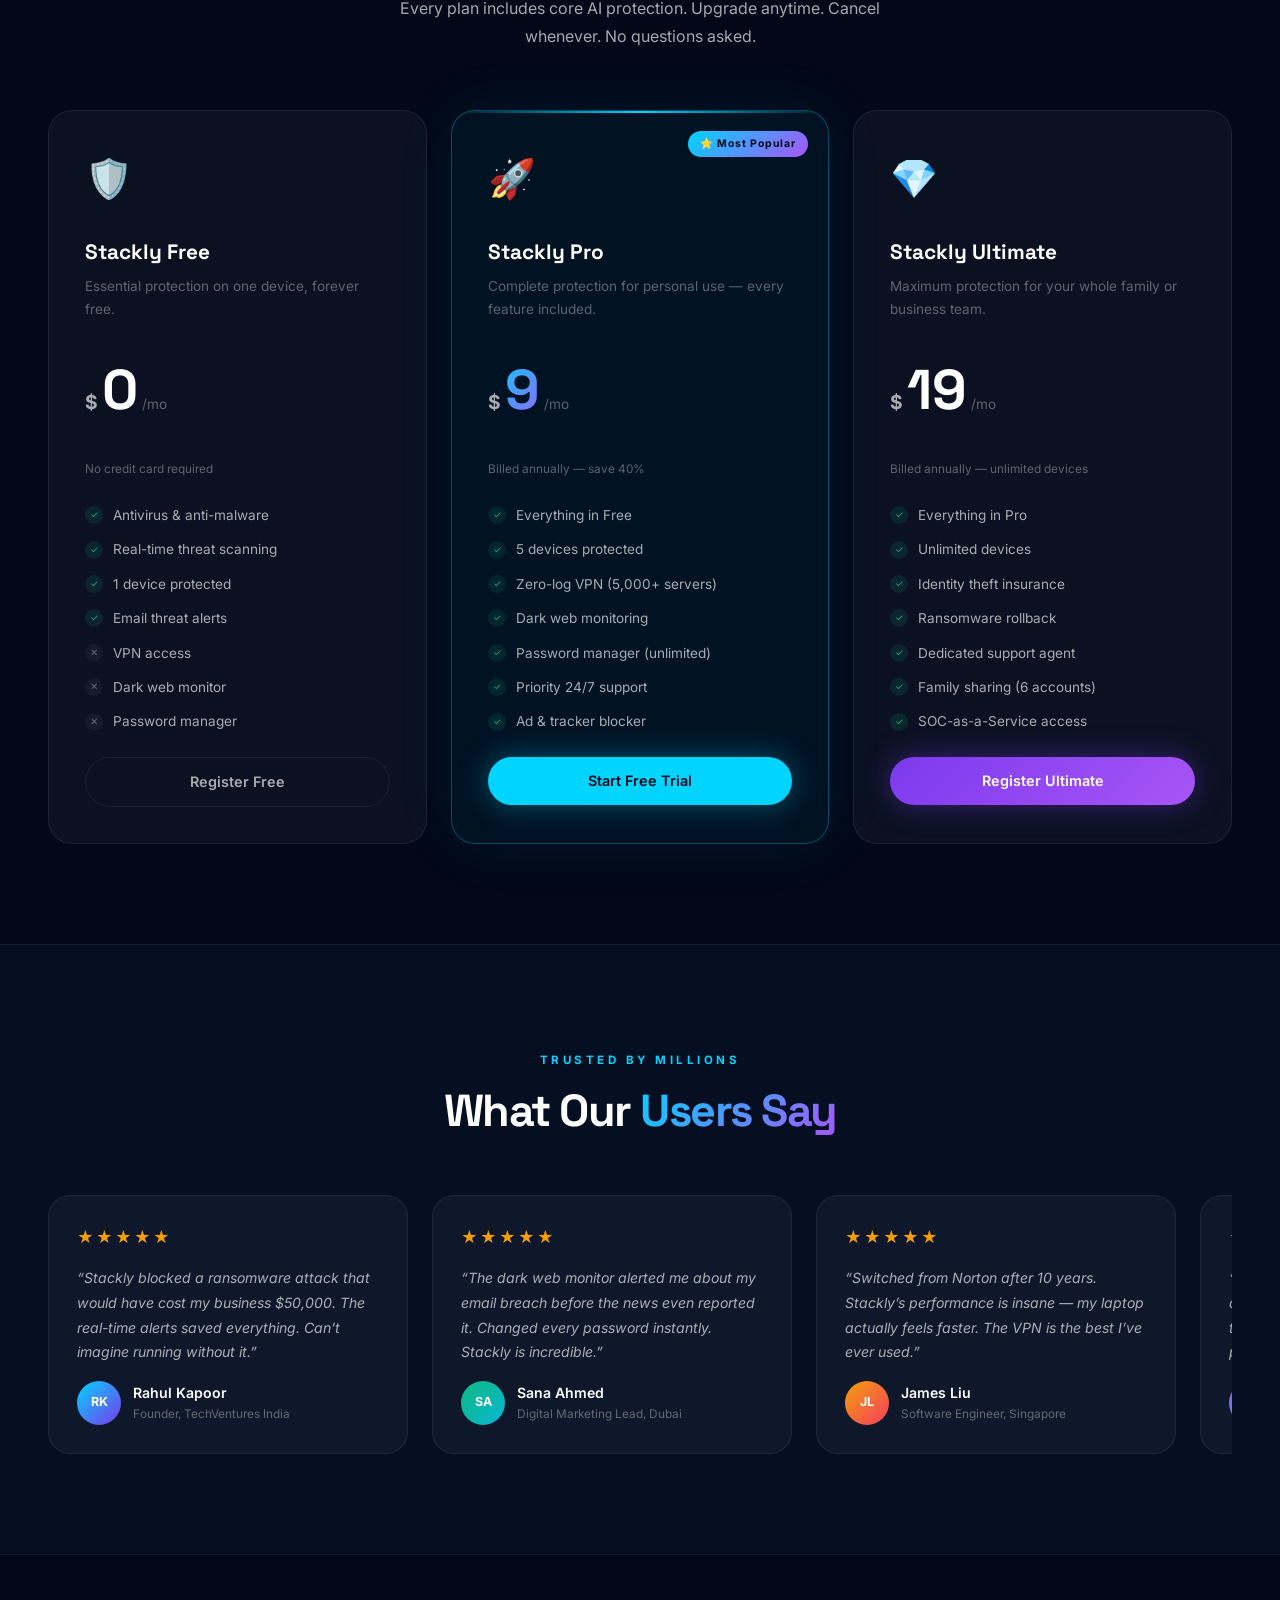
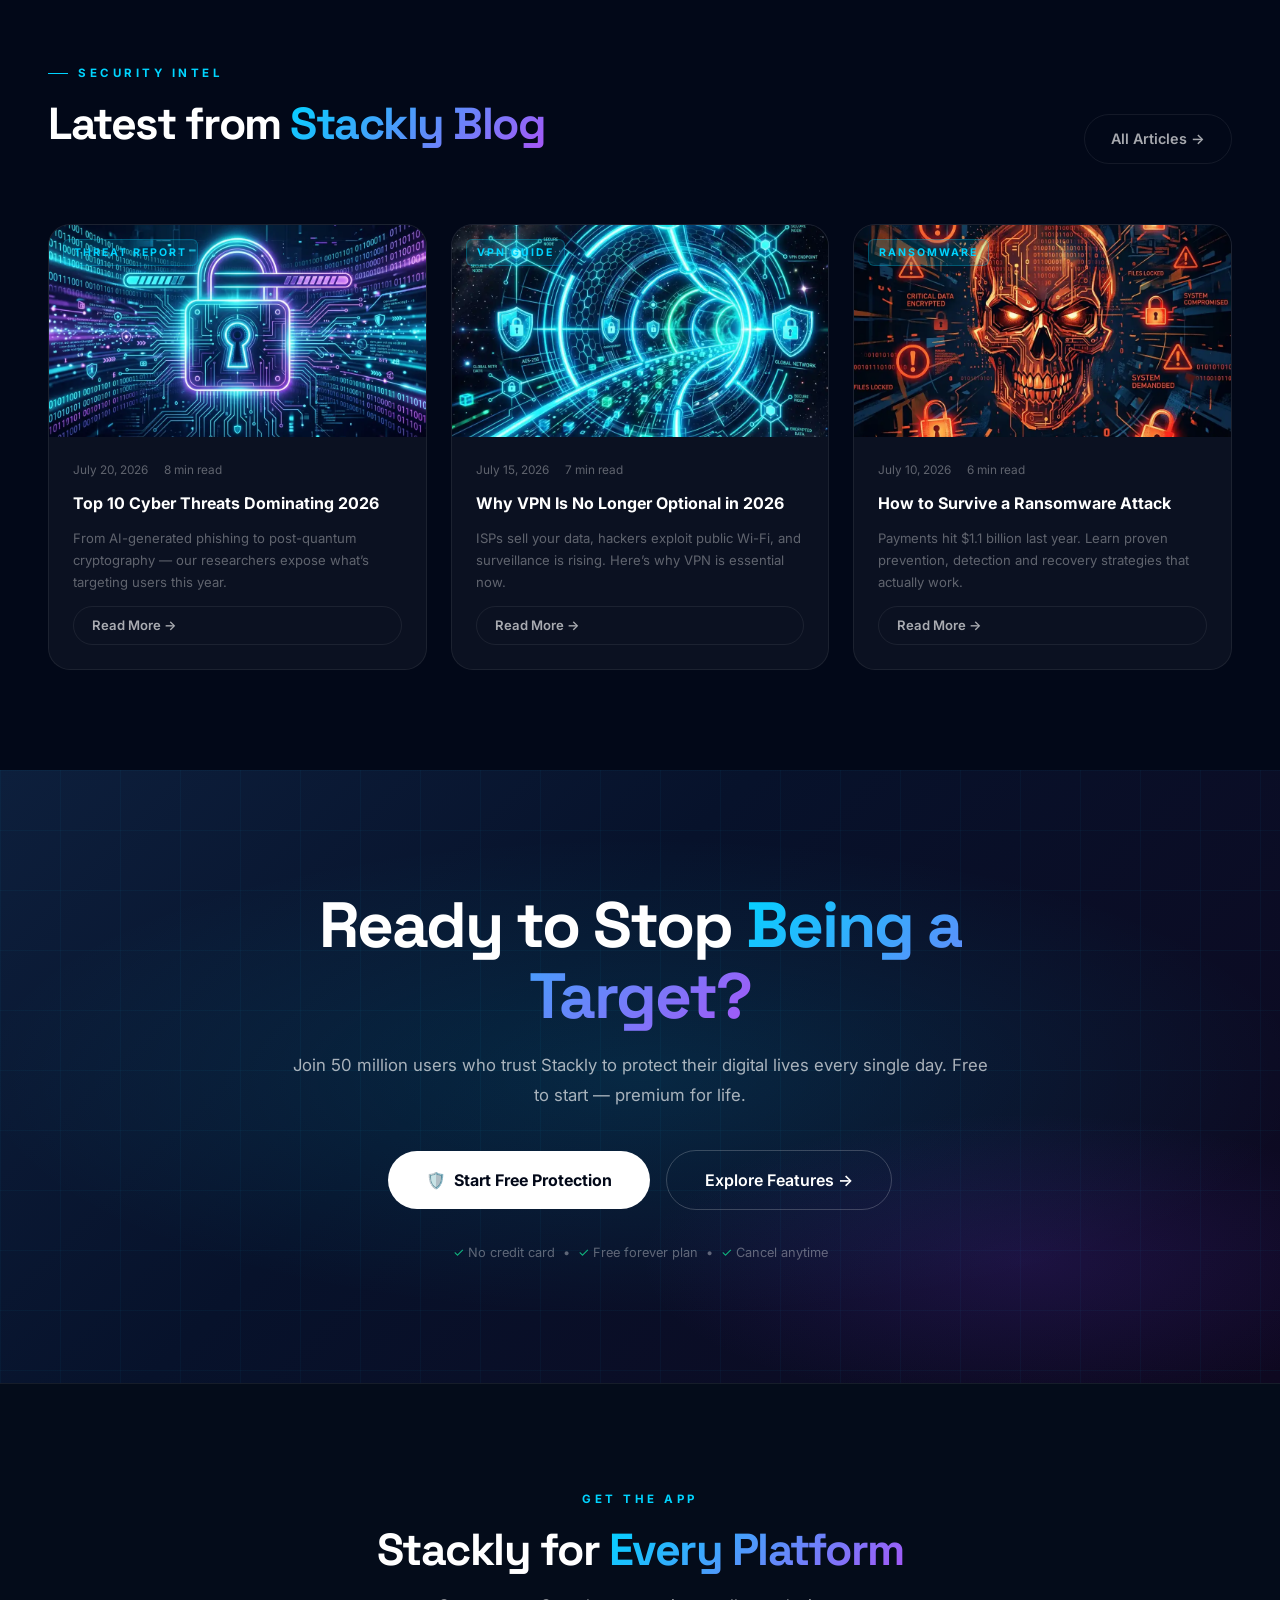
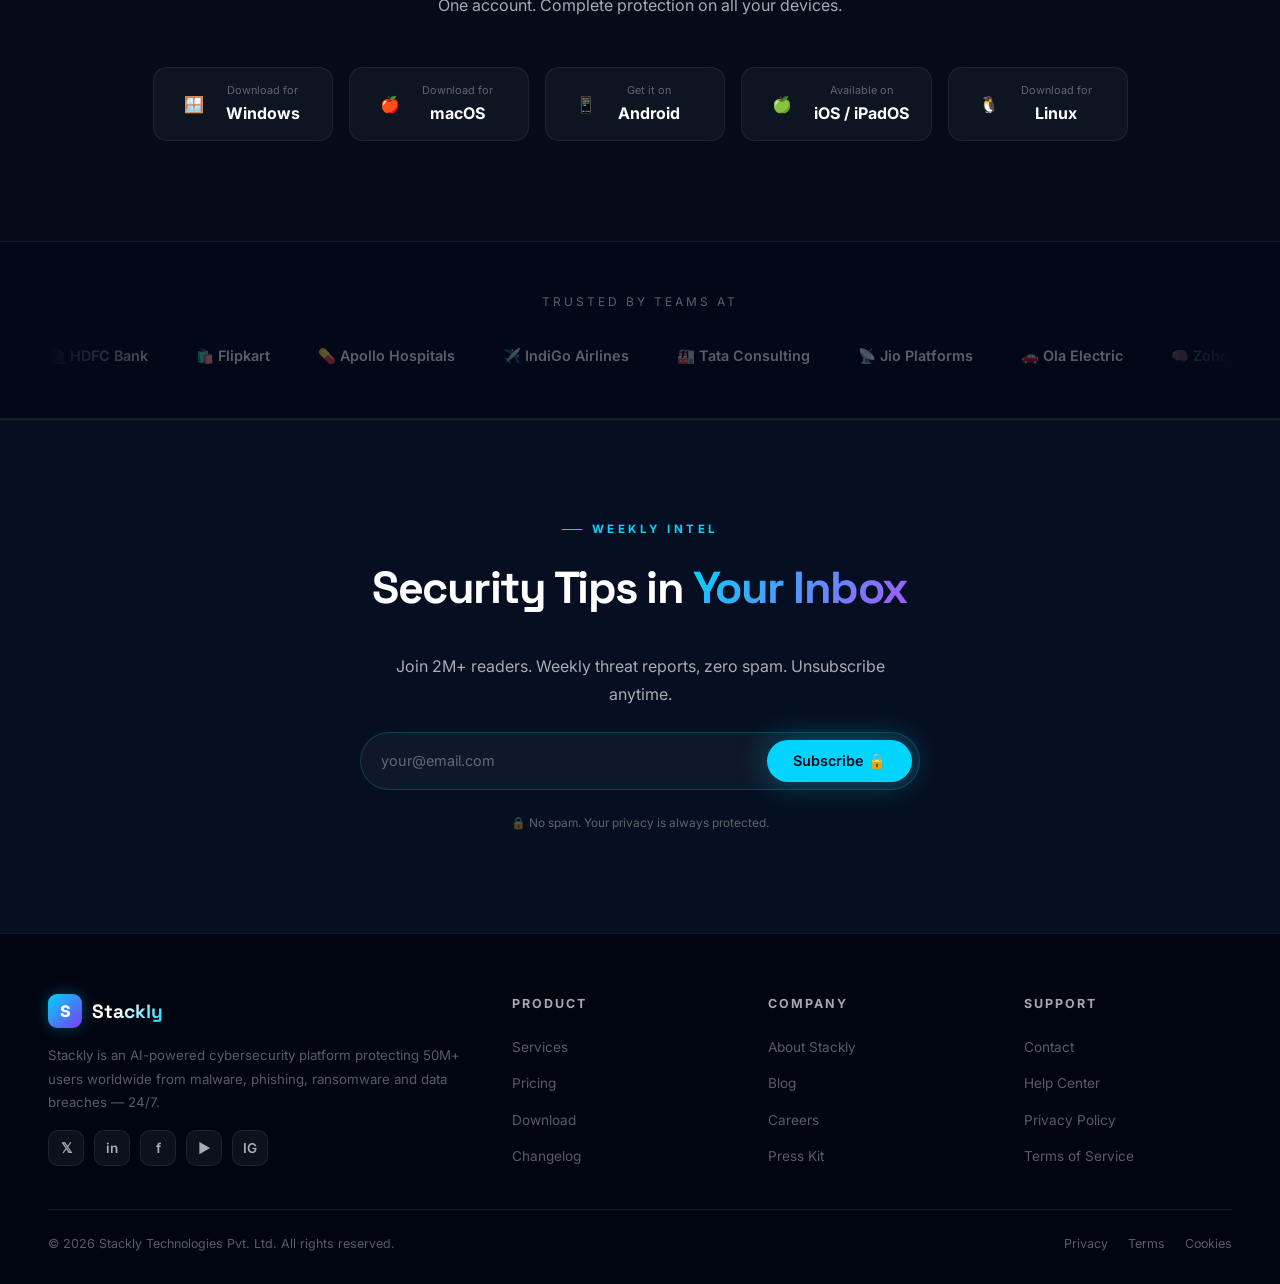
==== commit fe020630: "fix: use unique images across homepage and about page to prevent duplicates" ====
--- a/index.html
+++ b/index.html
@@ -737,7 +737,7 @@
     <div class="blog-g">
       <div class="blog-c reveal">
         <div class="blog-img">
-          <img src="images/blog_new1.webp" alt="AI Cyber Threats 2026">
+          <img src="images/blog1.webp" alt="AI Cyber Threats 2026">
           <span class="blog-cat">Threat Report</span>
         </div>
         <div class="blog-body">
@@ -749,7 +749,7 @@
       </div>
       <div class="blog-c reveal d1">
         <div class="blog-img">
-          <img src="images/blog_new2.webp" alt="VPN Guide 2026">
+          <img src="images/blog2.webp" alt="VPN Guide 2026">
           <span class="blog-cat">VPN Guide</span>
         </div>
         <div class="blog-body">
@@ -761,7 +761,7 @@
       </div>
       <div class="blog-c reveal d2">
         <div class="blog-img">
-          <img src="images/blog_new3.webp" alt="Ransomware Defense">
+          <img src="images/blog3.webp" alt="Ransomware Defense">
           <span class="blog-cat">Ransomware</span>
         </div>
         <div class="blog-body">
